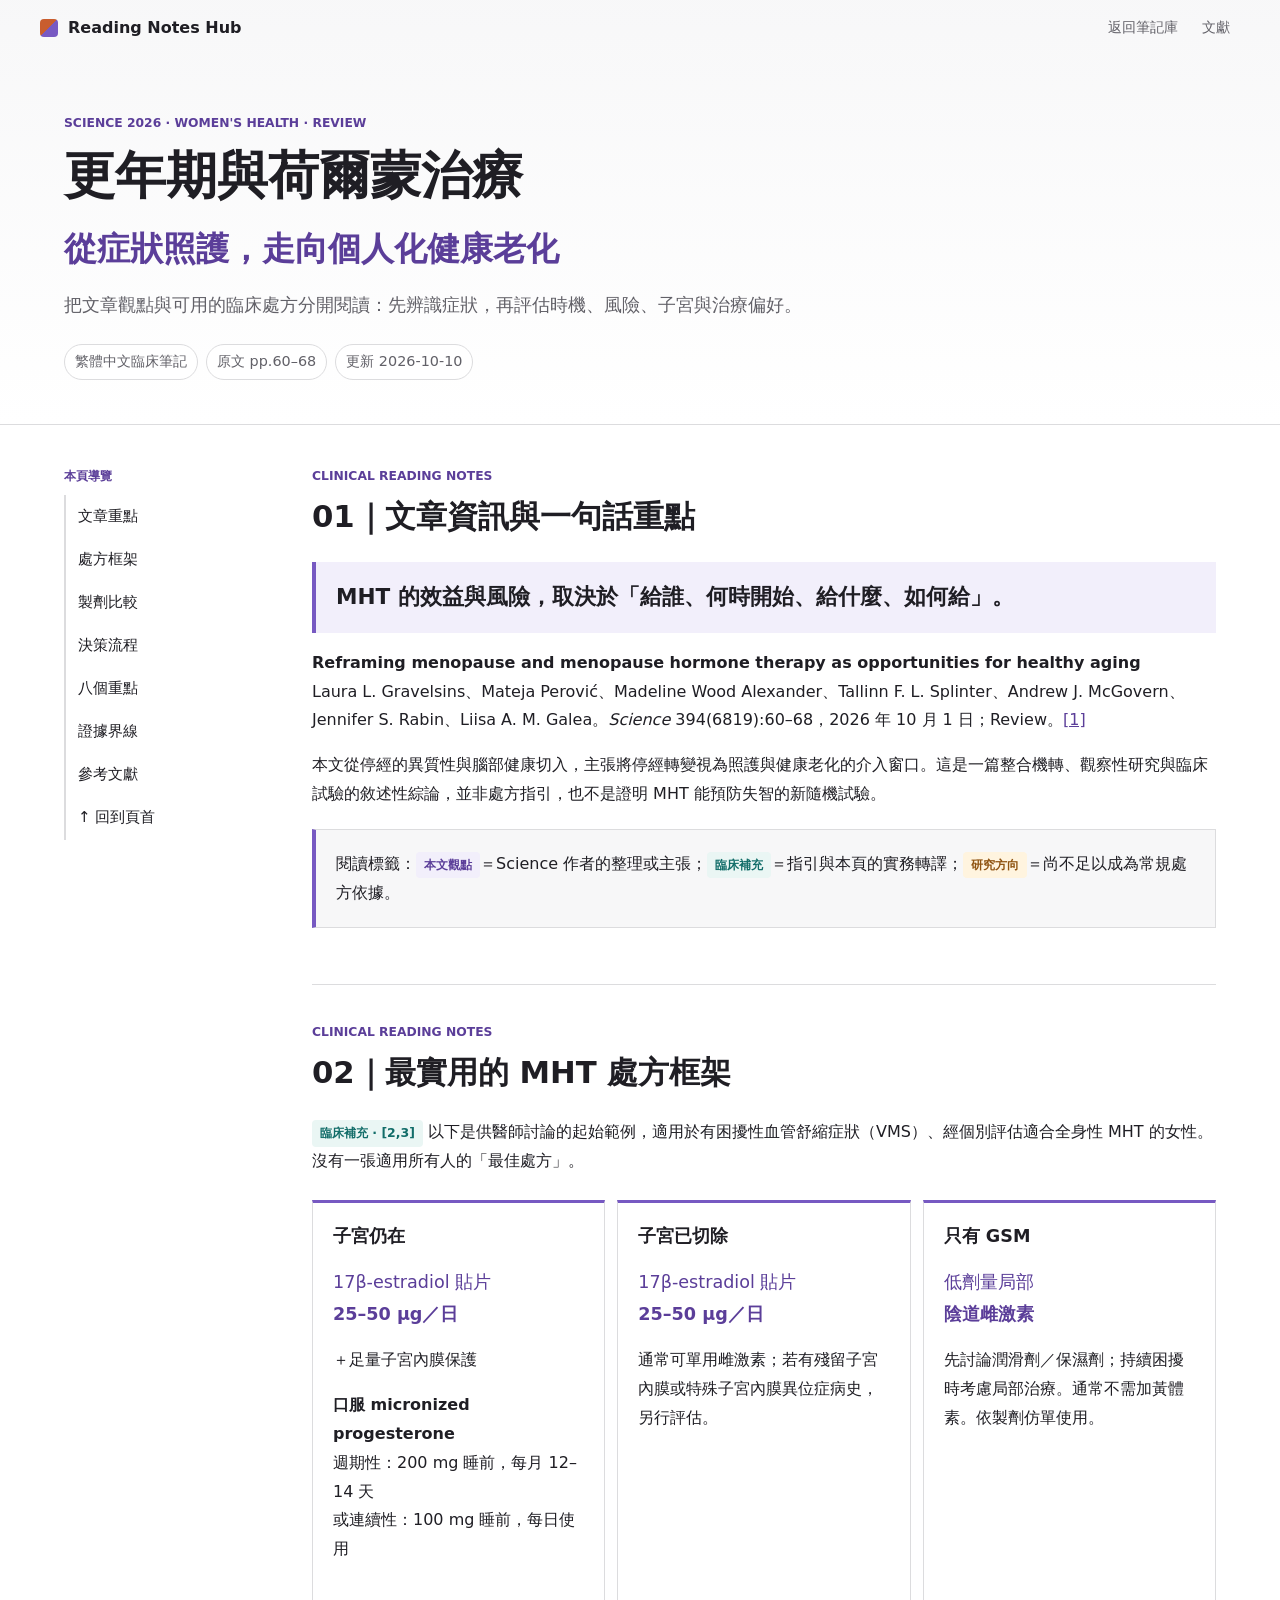
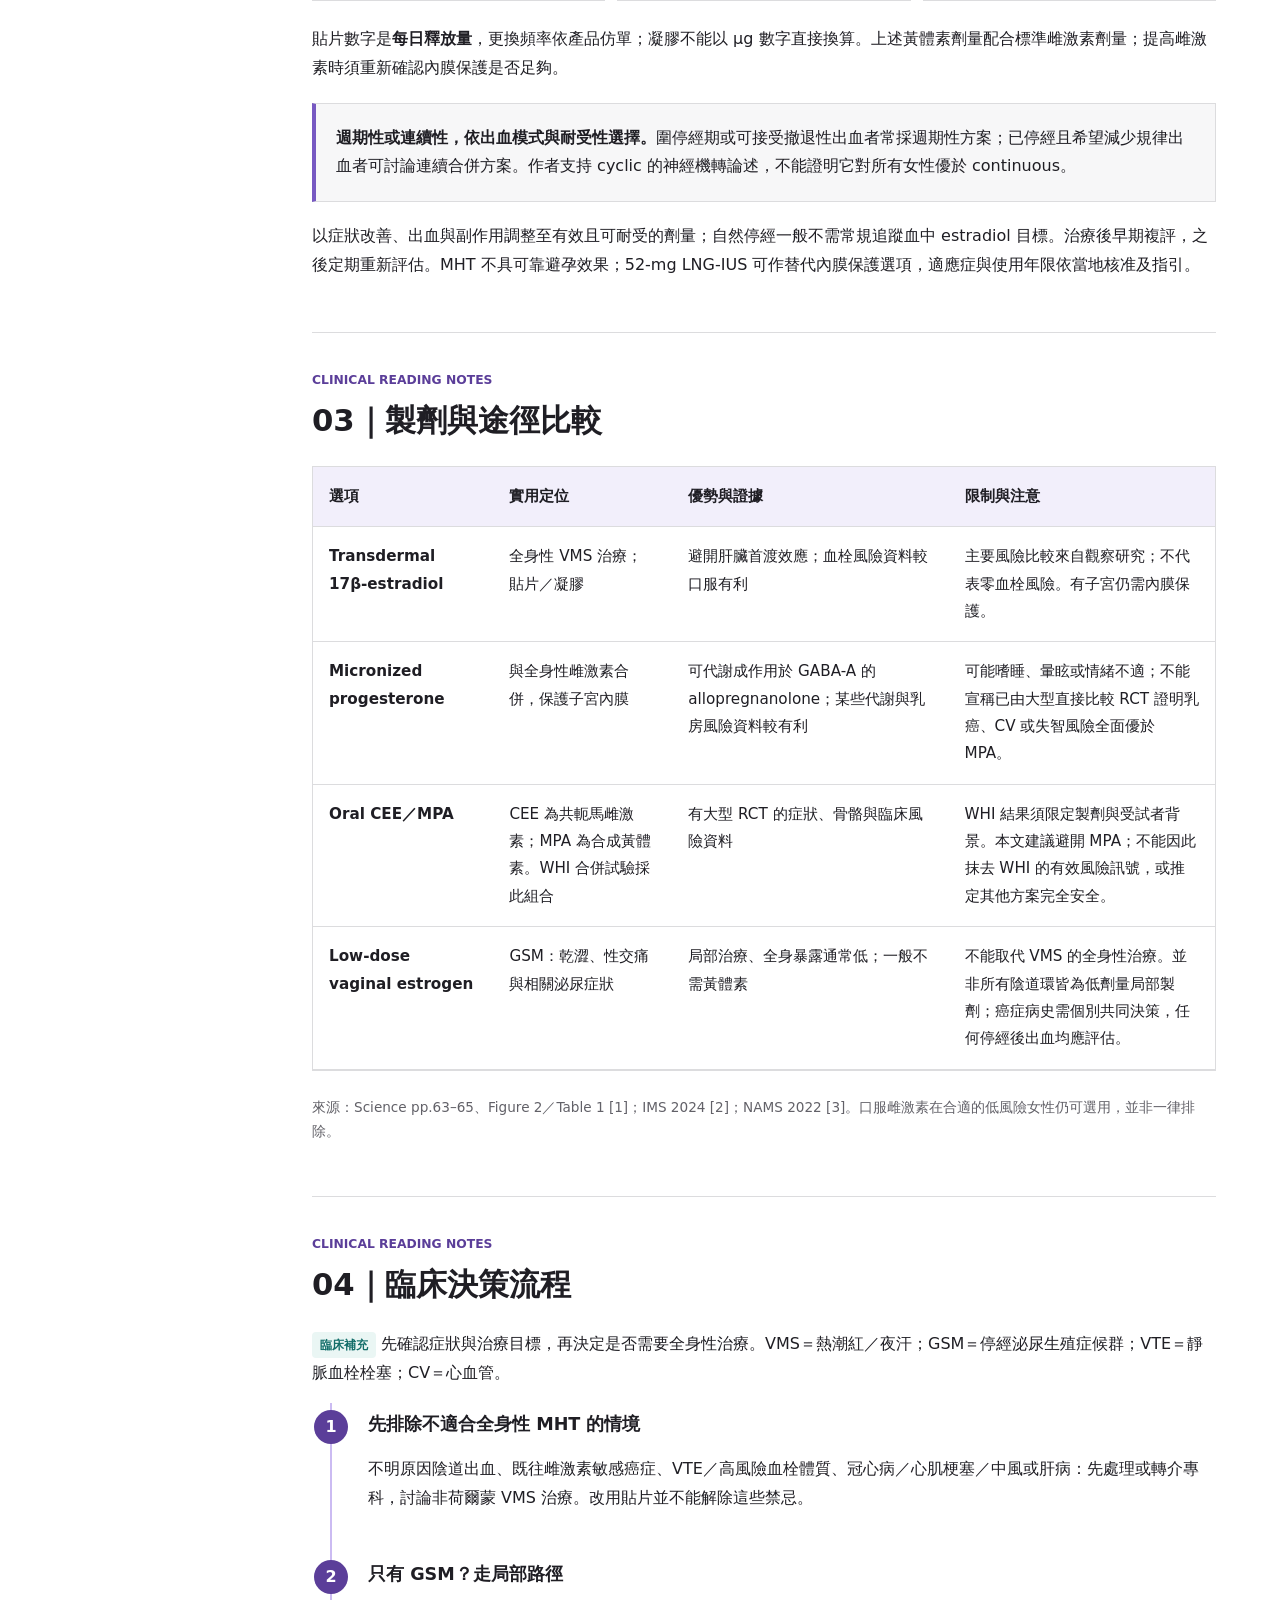
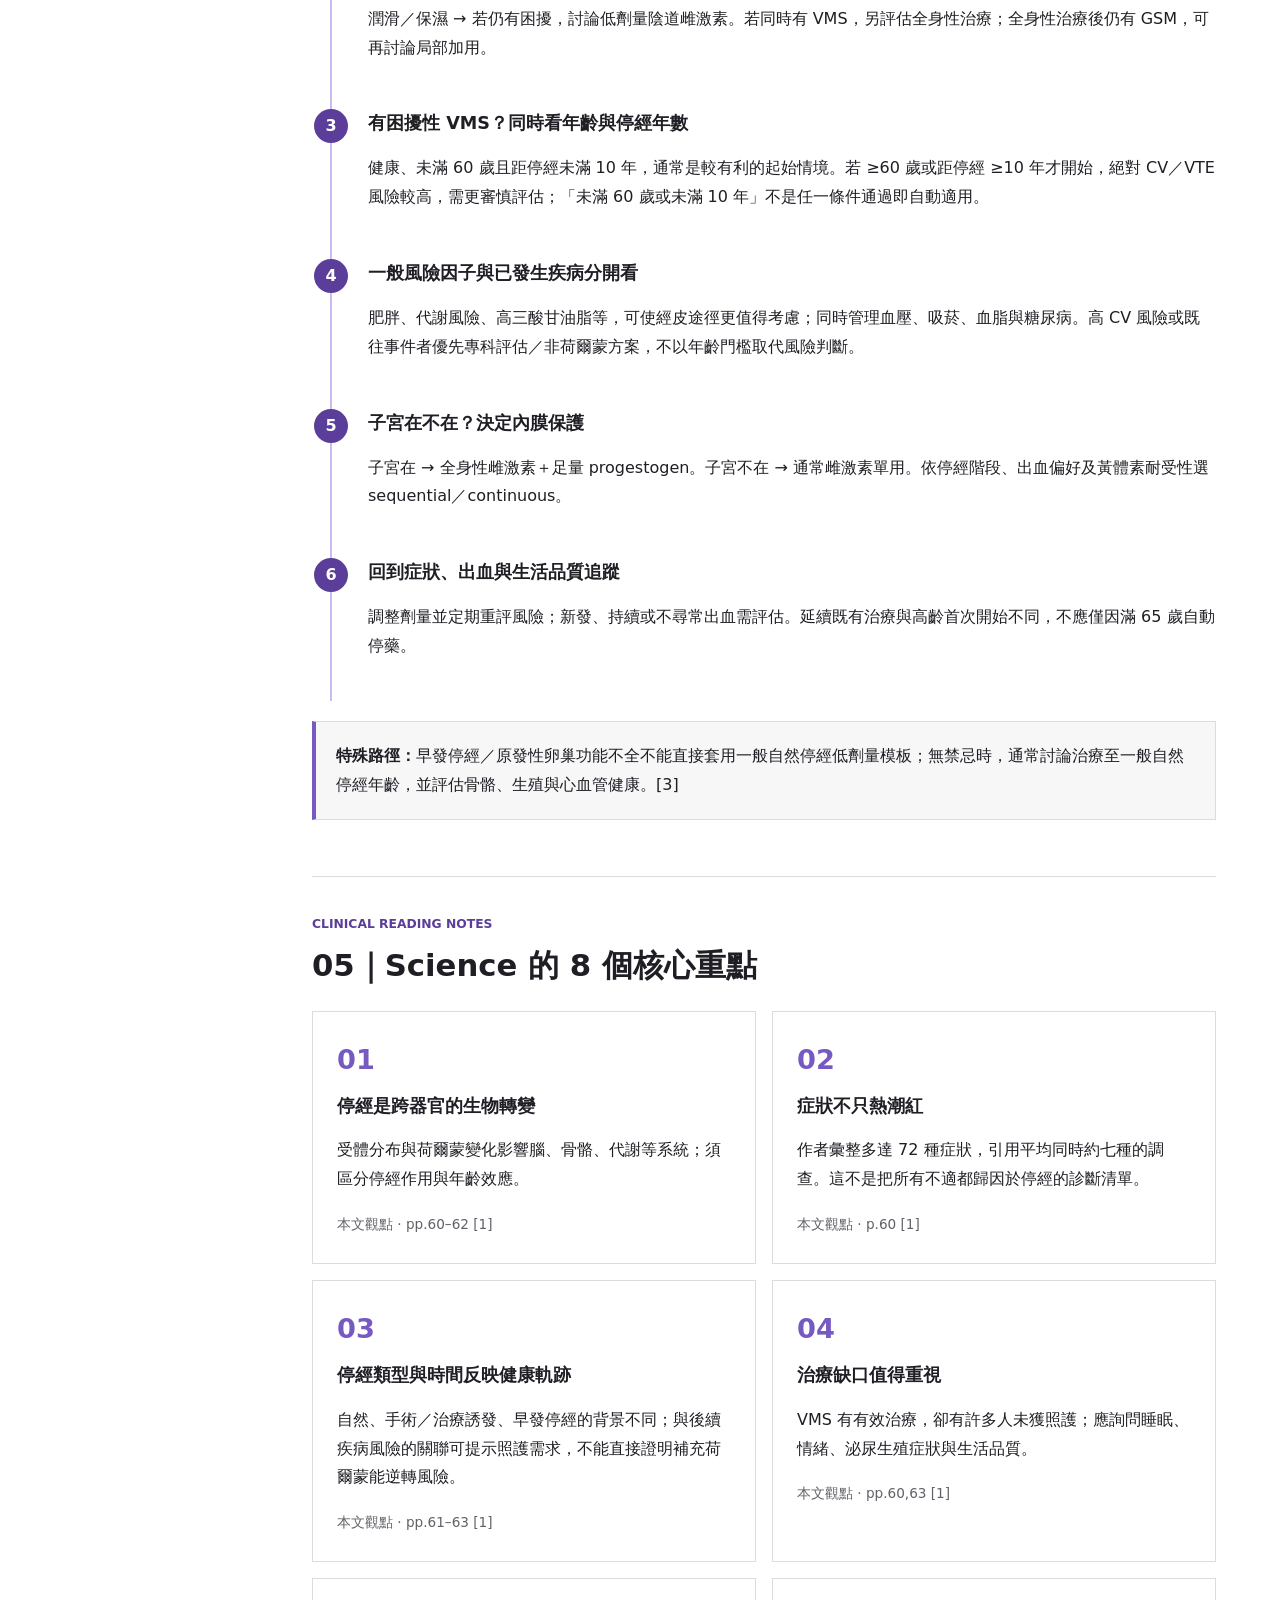
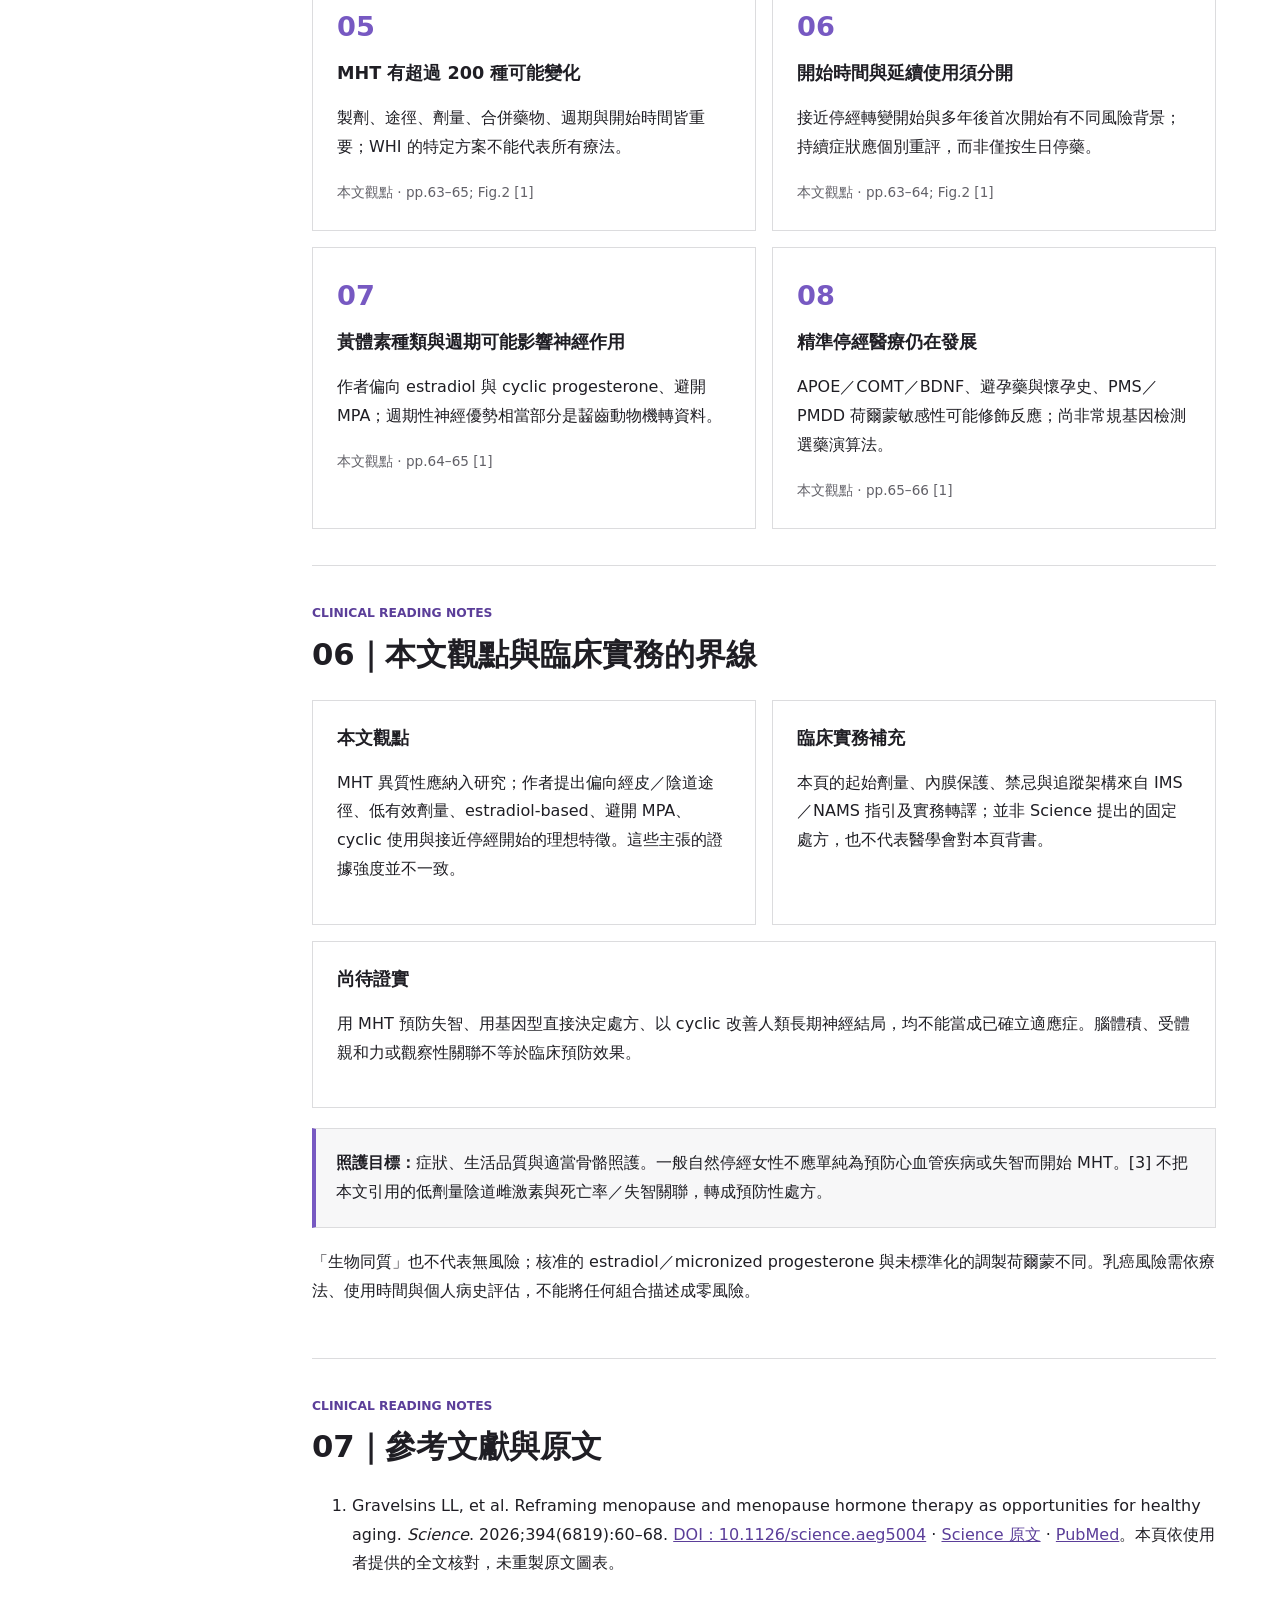
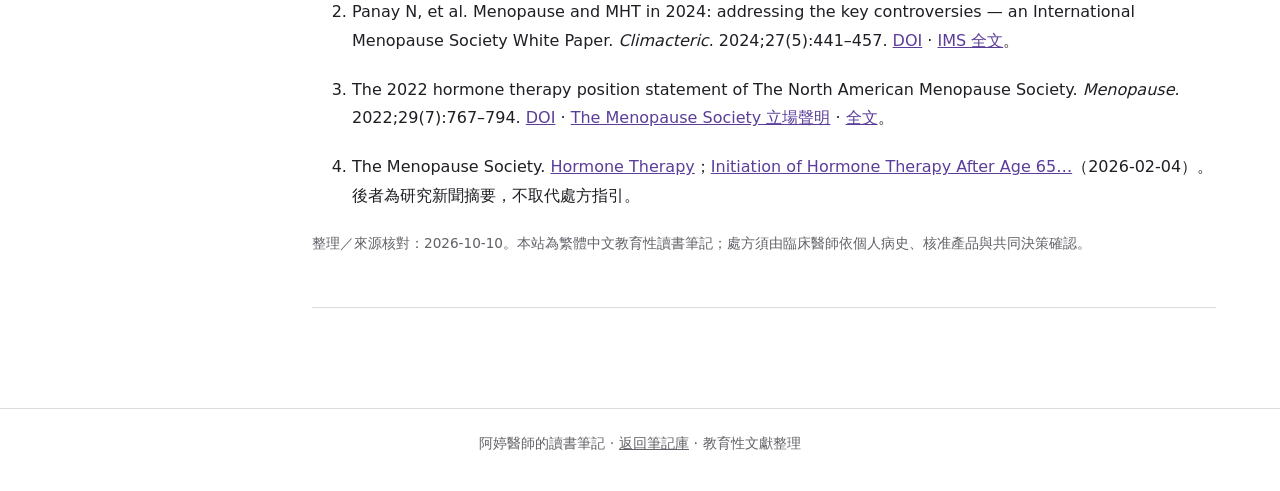
==== articles/menopause-mht-2026/index.html @ 554f8c4e "Add Science 2026 menopause and MHT clinical reading note" ====
<!doctype html><html lang="zh-Hant"><head><meta charset="utf-8"><meta name="viewport" content="width=device-width, initial-scale=1"><title>更年期與 MHT｜Science 2026 讀書筆記</title><meta name="description" content="Science 2026 更年期與荷爾蒙治療繁體中文筆記：處方框架、製劑比較、臨床決策與證據界線。"><link rel="stylesheet" href="../../styles.css?v=mht-20261010"><link rel="stylesheet" href="article.css?v=20261010"></head><body><a class="skip" href="#content">跳至文章</a><header class="site-header" id="top"><nav class="nav" aria-label="主選單"><a class="brand" href="../../index.html">Reading Notes Hub</a><div class="nav-actions"><a href="../../index.html#library">返回筆記庫</a><a href="#references">文獻</a></div></nav><div class="article-hero"><p class="eyebrow">Science 2026 · Women's Health · Review</p><h1>更年期與荷爾蒙治療<br><span>從症狀照護，走向個人化健康老化</span></h1><p class="lede">把文章觀點與可用的臨床處方分開閱讀：先辨識症狀，再評估時機、風險、子宮與治療偏好。</p><div class="hero-metrics"><span>繁體中文臨床筆記</span><span>原文 pp.60–68</span><span>更新 2026-10-10</span></div></div></header><div class="reading-layout"><aside><nav aria-label="文章目錄"><p class="eyebrow">本頁導覽</p><a href="#overview">文章重點</a><a href="#regimen">處方框架</a><a href="#compare">製劑比較</a><a href="#decision">決策流程</a><a href="#eight">八個重點</a><a href="#evidence">證據界線</a><a href="#references">參考文獻</a><a href="#top">↑ 回到頁首</a></nav></aside><main id="content"><section id="overview"><p class="eyebrow">Clinical reading notes</p><h2>01｜文章資訊與一句話重點</h2><p class="key">MHT 的效益與風險，取決於「給誰、何時開始、給什麼、如何給」。</p><p><strong>Reframing menopause and menopause hormone therapy as opportunities for healthy aging</strong><br>Laura L. Gravelsins、Mateja Perović、Madeline Wood Alexander、Tallinn F. L. Splinter、Andrew J. McGovern、Jennifer S. Rabin、Liisa A. M. Galea。<em>Science</em> 394(6819):60–68，2026 年 10 月 1 日；Review。<a href="#ref1">[1]</a></p><p>本文從停經的異質性與腦部健康切入，主張將停經轉變視為照護與健康老化的介入窗口。這是一篇整合機轉、觀察性研究與臨床試驗的敘述性綜論，並非處方指引，也不是證明 MHT 能預防失智的新隨機試驗。</p><div class="callout">閱讀標籤：<span class="badge">本文觀點</span>＝Science 作者的整理或主張；<span class="badge practice">臨床補充</span>＝指引與本頁的實務轉譯；<span class="badge research">研究方向</span>＝尚不足以成為常規處方依據。</div></section><section id="regimen"><p class="eyebrow">Clinical reading notes</p><h2>02｜最實用的 MHT 處方框架</h2><p><span class="badge practice">臨床補充 · [2,3]</span> 以下是供醫師討論的起始範例，適用於有困擾性血管舒縮症狀（VMS）、經個別評估適合全身性 MHT 的女性。沒有一張適用所有人的「最佳處方」。</p><div class="dose-grid"><article class="dose"><h3>子宮仍在</h3><p class="dose-main">17β-estradiol 貼片<br><strong>25–50 μg／日</strong></p><p>＋足量子宮內膜保護</p><p><strong>口服 micronized progesterone</strong><br>週期性：200 mg 睡前，每月 12–14 天<br>或連續性：100 mg 睡前，每日使用</p></article><article class="dose"><h3>子宮已切除</h3><p class="dose-main">17β-estradiol 貼片<br><strong>25–50 μg／日</strong></p><p>通常可單用雌激素；若有殘留子宮內膜或特殊子宮內膜異位症病史，另行評估。</p></article><article class="dose"><h3>只有 GSM</h3><p class="dose-main">低劑量局部<br><strong>陰道雌激素</strong></p><p>先討論潤滑劑／保濕劑；持續困擾時考慮局部治療。通常不需加黃體素。依製劑仿單使用。</p></article></div><p>貼片數字是<strong>每日釋放量</strong>，更換頻率依產品仿單；凝膠不能以 μg 數字直接換算。上述黃體素劑量配合標準雌激素劑量；提高雌激素時須重新確認內膜保護是否足夠。</p><div class="callout"><strong>週期性或連續性，依出血模式與耐受性選擇。</strong>圍停經期或可接受撤退性出血者常採週期性方案；已停經且希望減少規律出血者可討論連續合併方案。作者支持 cyclic 的神經機轉論述，不能證明它對所有女性優於 continuous。</div><p>以症狀改善、出血與副作用調整至有效且可耐受的劑量；自然停經一般不需常規追蹤血中 estradiol 目標。治療後早期複評，之後定期重新評估。MHT 不具可靠避孕效果；52-mg LNG-IUS 可作替代內膜保護選項，適應症與使用年限依當地核准及指引。</p></section><section id="compare"><p class="eyebrow">Clinical reading notes</p><h2>03｜製劑與途徑比較</h2><div class="table-wrap" role="region" aria-label="荷爾蒙製劑比較" tabindex="0"><table><thead><tr><th>選項</th><th>實用定位</th><th>優勢與證據</th><th>限制與注意</th></tr></thead><tbody><tr><th>Transdermal 17β-estradiol</th><td>全身性 VMS 治療；貼片／凝膠</td><td>避開肝臟首渡效應；血栓風險資料較口服有利</td><td>主要風險比較來自觀察研究；不代表零血栓風險。有子宮仍需內膜保護。</td></tr><tr><th>Micronized progesterone</th><td>與全身性雌激素合併，保護子宮內膜</td><td>可代謝成作用於 GABA-A 的 allopregnanolone；某些代謝與乳房風險資料較有利</td><td>可能嗜睡、暈眩或情緒不適；不能宣稱已由大型直接比較 RCT 證明乳癌、CV 或失智風險全面優於 MPA。</td></tr><tr><th>Oral CEE／MPA</th><td>CEE 為共軛馬雌激素；MPA 為合成黃體素。WHI 合併試驗採此組合</td><td>有大型 RCT 的症狀、骨骼與臨床風險資料</td><td>WHI 結果須限定製劑與受試者背景。本文建議避開 MPA；不能因此抹去 WHI 的有效風險訊號，或推定其他方案完全安全。</td></tr><tr><th>Low-dose vaginal estrogen</th><td>GSM：乾澀、性交痛與相關泌尿症狀</td><td>局部治療、全身暴露通常低；一般不需黃體素</td><td>不能取代 VMS 的全身性治療。並非所有陰道環皆為低劑量局部製劑；癌症病史需個別共同決策，任何停經後出血均應評估。</td></tr></tbody></table></div><p class="source-note">來源：Science pp.63–65、Figure 2／Table 1 [1]；IMS 2024 [2]；NAMS 2022 [3]。口服雌激素在合適的低風險女性仍可選用，並非一律排除。</p></section><section id="decision"><p class="eyebrow">Clinical reading notes</p><h2>04｜臨床決策流程</h2><p><span class="badge practice">臨床補充</span> 先確認症狀與治療目標，再決定是否需要全身性治療。VMS＝熱潮紅／夜汗；GSM＝停經泌尿生殖症候群；VTE＝靜脈血栓栓塞；CV＝心血管。</p><ol class="flow"><li><h3>先排除不適合全身性 MHT 的情境</h3><p>不明原因陰道出血、既往雌激素敏感癌症、VTE／高風險血栓體質、冠心病／心肌梗塞／中風或肝病：先處理或轉介專科，討論非荷爾蒙 VMS 治療。改用貼片並不能解除這些禁忌。</p></li><li><h3>只有 GSM？走局部路徑</h3><p>潤滑／保濕 → 若仍有困擾，討論低劑量陰道雌激素。若同時有 VMS，另評估全身性治療；全身性治療後仍有 GSM，可再討論局部加用。</p></li><li><h3>有困擾性 VMS？同時看年齡與停經年數</h3><p>健康、未滿 60 歲且距停經未滿 10 年，通常是較有利的起始情境。若 ≥60 歲或距停經 ≥10 年才開始，絕對 CV／VTE 風險較高，需更審慎評估；「未滿 60 歲或未滿 10 年」不是任一條件通過即自動適用。</p></li><li><h3>一般風險因子與已發生疾病分開看</h3><p>肥胖、代謝風險、高三酸甘油脂等，可使經皮途徑更值得考慮；同時管理血壓、吸菸、血脂與糖尿病。高 CV 風險或既往事件者優先專科評估／非荷爾蒙方案，不以年齡門檻取代風險判斷。</p></li><li><h3>子宮在不在？決定內膜保護</h3><p>子宮在 → 全身性雌激素＋足量 progestogen。子宮不在 → 通常雌激素單用。依停經階段、出血偏好及黃體素耐受性選 sequential／continuous。</p></li><li><h3>回到症狀、出血與生活品質追蹤</h3><p>調整劑量並定期重評風險；新發、持續或不尋常出血需評估。延續既有治療與高齡首次開始不同，不應僅因滿 65 歲自動停藥。</p></li></ol><div class="callout"><strong>特殊路徑：</strong>早發停經／原發性卵巢功能不全不能直接套用一般自然停經低劑量模板；無禁忌時，通常討論治療至一般自然停經年齡，並評估骨骼、生殖與心血管健康。[3]</div></section><section id="eight"><p class="eyebrow">Clinical reading notes</p><h2>05｜Science 的 8 個核心重點</h2><div class="point-grid"><article><span class="point-number">01</span><h3>停經是跨器官的生物轉變</h3><p>受體分布與荷爾蒙變化影響腦、骨骼、代謝等系統；須區分停經作用與年齡效應。</p><small>本文觀點 · pp.60–62 [1]</small></article><article><span class="point-number">02</span><h3>症狀不只熱潮紅</h3><p>作者彙整多達 72 種症狀，引用平均同時約七種的調查。這不是把所有不適都歸因於停經的診斷清單。</p><small>本文觀點 · p.60 [1]</small></article><article><span class="point-number">03</span><h3>停經類型與時間反映健康軌跡</h3><p>自然、手術／治療誘發、早發停經的背景不同；與後續疾病風險的關聯可提示照護需求，不能直接證明補充荷爾蒙能逆轉風險。</p><small>本文觀點 · pp.61–63 [1]</small></article><article><span class="point-number">04</span><h3>治療缺口值得重視</h3><p>VMS 有有效治療，卻有許多人未獲照護；應詢問睡眠、情緒、泌尿生殖症狀與生活品質。</p><small>本文觀點 · pp.60,63 [1]</small></article><article><span class="point-number">05</span><h3>MHT 有超過 200 種可能變化</h3><p>製劑、途徑、劑量、合併藥物、週期與開始時間皆重要；WHI 的特定方案不能代表所有療法。</p><small>本文觀點 · pp.63–65; Fig.2 [1]</small></article><article><span class="point-number">06</span><h3>開始時間與延續使用須分開</h3><p>接近停經轉變開始與多年後首次開始有不同風險背景；持續症狀應個別重評，而非僅按生日停藥。</p><small>本文觀點 · pp.63–64; Fig.2 [1]</small></article><article><span class="point-number">07</span><h3>黃體素種類與週期可能影響神經作用</h3><p>作者偏向 estradiol 與 cyclic progesterone、避開 MPA；週期性神經優勢相當部分是齧齒動物機轉資料。</p><small>本文觀點 · pp.64–65 [1]</small></article><article><span class="point-number">08</span><h3>精準停經醫療仍在發展</h3><p>APOE／COMT／BDNF、避孕藥與懷孕史、PMS／PMDD 荷爾蒙敏感性可能修飾反應；尚非常規基因檢測選藥演算法。</p><small>本文觀點 · pp.65–66 [1]</small></article></div></section><section id="evidence"><p class="eyebrow">Clinical reading notes</p><h2>06｜本文觀點與臨床實務的界線</h2><div class="evidence-grid"><article><h3>本文觀點</h3><p>MHT 異質性應納入研究；作者提出偏向經皮／陰道途徑、低有效劑量、estradiol-based、避開 MPA、cyclic 使用與接近停經開始的理想特徵。這些主張的證據強度並不一致。</p></article><article><h3>臨床實務補充</h3><p>本頁的起始劑量、內膜保護、禁忌與追蹤架構來自 IMS／NAMS 指引及實務轉譯；並非 Science 提出的固定處方，也不代表醫學會對本頁背書。</p></article><article><h3>尚待證實</h3><p>用 MHT 預防失智、用基因型直接決定處方、以 cyclic 改善人類長期神經結局，均不能當成已確立適應症。腦體積、受體親和力或觀察性關聯不等於臨床預防效果。</p></article></div><div class="callout"><strong>照護目標：</strong>症狀、生活品質與適當骨骼照護。一般自然停經女性不應單純為預防心血管疾病或失智而開始 MHT。[3] 不把本文引用的低劑量陰道雌激素與死亡率／失智關聯，轉成預防性處方。</div><p>「生物同質」也不代表無風險；核准的 estradiol／micronized progesterone 與未標準化的調製荷爾蒙不同。乳癌風險需依療法、使用時間與個人病史評估，不能將任何組合描述成零風險。</p></section><section id="references"><p class="eyebrow">Clinical reading notes</p><h2>07｜參考文獻與原文</h2><ol class="references"><li id="ref1">Gravelsins LL, et al. Reframing menopause and menopause hormone therapy as opportunities for healthy aging. <em>Science</em>. 2026;394(6819):60–68. <a href="https://doi.org/10.1126/science.aeg5004">DOI：10.1126/science.aeg5004</a> · <a href="https://www.science.org/doi/10.1126/science.aeg5004">Science 原文</a> · <a href="https://pubmed.ncbi.nlm.nih.gov/42821696/">PubMed</a>。本頁依使用者提供的全文核對，未重製原文圖表。</li><li id="ref2">Panay N, et al. Menopause and MHT in 2024: addressing the key controversies — an International Menopause Society White Paper. <em>Climacteric</em>. 2024;27(5):441–457. <a href="https://doi.org/10.1080/13697137.2024.2394950">DOI</a> · <a href="https://www.imsociety.org/wp-content/uploads/2024/09/Menopause-and-MHT-in-2024-addressing-the-key-controversies-an-International-Menopause-Society-White-Paper.pdf">IMS 全文</a>。</li><li id="ref3">The 2022 hormone therapy position statement of The North American Menopause Society. <em>Menopause</em>. 2022;29(7):767–794. <a href="https://doi.org/10.1097/GME.0000000000002028">DOI</a> · <a href="https://menopause.org/professional-resources/position-statements">The Menopause Society 立場聲明</a> · <a href="https://www.menopause.org.au/images/docs/NAMS-2022-hormone-therapy-position-statement.pdf">全文</a>。</li><li>The Menopause Society. <a href="https://menopause.org/patient-education/menopause-topics/hormone-therapy">Hormone Therapy</a>；<a href="https://menopause.org/press-releases/initiation-of-hormone-therapy-after-age-65-remains-risky-but-still-works-for-some-women">Initiation of Hormone Therapy After Age 65…</a>（2026-02-04）。後者為研究新聞摘要，不取代處方指引。</li></ol><p class="source-note">整理／來源核對：2026-10-10。本站為繁體中文教育性讀書筆記；處方須由臨床醫師依個人病史、核准產品與共同決策確認。</p></section></main></div><footer><p>阿婷醫師的讀書筆記 · <a href="../../index.html#library">返回筆記庫</a> · 教育性文獻整理</p></footer></body></html>
---- styles.css ----
:root {
  color-scheme: light;
  --text: #1f1e24;
  --muted: #626168;
  --subtle: #89888d;
  --border: #dcdcde;
  --border-strong: #bfbfc3;
  --background: #ffffff;
  --panel: #f7f7f8;
  --panel-strong: #f1f1f4;
  --purple: #7759c2;
  --purple-dark: #5b3e99;
  --orange: #c95d2e;
  --orange-soft: #fdf1ec;
  --blue: #1f75cb;
  --green: #108548;
  --red: #dd2b0e;
  --shadow: 0 1px 2px rgba(31, 30, 36, 0.08);
  --focus: 0 0 0 3px rgba(119, 89, 194, 0.28);
}

* {
  box-sizing: border-box;
}

html {
  scroll-behavior: smooth;
}

body {
  margin: 0;
  font-family:
    Inter, ui-sans-serif, system-ui, -apple-system, BlinkMacSystemFont, "Segoe UI",
    "Noto Sans TC", sans-serif;
  color: var(--text);
  background: var(--background);
  line-height: 1.5;
}

a {
  color: inherit;
}

button,
input {
  font: inherit;
}

button:focus-visible,
a:focus-visible,
input:focus-visible {
  outline: none;
  box-shadow: var(--focus);
}

.site-header {
  border-bottom: 1px solid var(--border);
  background:
    linear-gradient(180deg, rgba(247, 247, 248, 0.94), rgba(255, 255, 255, 1)),
    var(--background);
}

.nav {
  width: min(1200px, calc(100% - 32px));
  min-height: 56px;
  margin: 0 auto;
  display: flex;
  align-items: center;
  justify-content: space-between;
  gap: 24px;
}

.brand {
  display: inline-flex;
  align-items: center;
  gap: 10px;
  color: var(--text);
  font-weight: 700;
  text-decoration: none;
}

.brand::before {
  width: 18px;
  height: 18px;
  border-radius: 4px;
  background:
    linear-gradient(135deg, var(--orange) 0 48%, transparent 49%),
    linear-gradient(315deg, var(--purple) 0 50%, #fca326 51%);
  content: "";
}

.nav-actions {
  display: flex;
  gap: 4px;
  color: var(--muted);
  font-size: 0.9rem;
}

.nav-actions a {
  min-height: 32px;
  display: inline-flex;
  align-items: center;
  padding: 0 10px;
  border-radius: 4px;
  text-decoration: none;
}

.nav-actions a:hover {
  background: var(--panel-strong);
  color: var(--text);
}

.hero {
  width: min(1200px, calc(100% - 32px));
  margin: 0 auto;
  padding: 46px 0 38px;
  display: grid;
  grid-template-columns: minmax(0, 1.35fr) minmax(320px, 0.65fr);
  gap: 32px;
  align-items: start;
}

.eyebrow {
  margin: 0 0 8px;
  color: var(--purple-dark);
  font-size: 0.77rem;
  font-weight: 700;
  letter-spacing: 0;
  text-transform: uppercase;
}

h1,
h2,
p {
  margin-top: 0;
}

h1 {
  max-width: 780px;
  margin-bottom: 14px;
  font-size: clamp(2.25rem, 5vw, 4.25rem);
  line-height: 1.04;
  letter-spacing: 0;
}

h2 {
  margin-bottom: 0;
  font-size: clamp(1.45rem, 2.4vw, 2rem);
  line-height: 1.2;
}

.lede {
  max-width: 760px;
  margin-bottom: 22px;
  color: var(--muted);
  font-size: clamp(1rem, 1.7vw, 1.13rem);
}

.hero-metrics {
  display: flex;
  flex-wrap: wrap;
  gap: 8px;
}

.hero-metrics span {
  min-height: 32px;
  display: inline-flex;
  align-items: center;
  gap: 6px;
  padding: 4px 10px;
  border: 1px solid var(--border);
  border-radius: 999px;
  background: var(--background);
  color: var(--muted);
  font-size: 0.9rem;
}

.hero-metrics strong {
  color: var(--text);
}

.search-panel {
  padding: 16px;
  border: 1px solid var(--border);
  border-radius: 4px;
  background: var(--background);
  box-shadow: var(--shadow);
}

.search-panel label {
  display: block;
  margin-bottom: 8px;
  color: var(--text);
  font-size: 0.9rem;
  font-weight: 700;
}

.search-row {
  display: grid;
  grid-template-columns: 1fr auto;
  gap: 8px;
}

input[type="search"] {
  width: 100%;
  min-width: 0;
  height: 36px;
  padding: 0 10px;
  border: 1px solid var(--border-strong);
  border-radius: 4px;
  background: var(--background);
  color: var(--text);
}

button {
  border: 0;
  cursor: pointer;
}

.search-row button,
.link,
.local-link {
  min-height: 36px;
  display: inline-flex;
  align-items: center;
  justify-content: center;
  padding: 0 12px;
  border-radius: 4px;
  text-decoration: none;
  font-size: 0.9rem;
  font-weight: 700;
}

.search-row button {
  border: 1px solid var(--border-strong);
  background: var(--background);
  color: var(--text);
}

.search-row button:hover {
  background: var(--panel-strong);
}

#resultSummary {
  min-height: 22px;
  margin: 12px 0 0;
  color: var(--muted);
  font-size: 0.9rem;
}

.toolbar {
  position: sticky;
  top: 0;
  z-index: 3;
  border-bottom: 1px solid var(--border);
  background: rgba(255, 255, 255, 0.94);
  backdrop-filter: blur(12px);
}

.toolbar-inner {
  width: min(1200px, calc(100% - 32px));
  margin: 0 auto;
  padding: 10px 0;
  display: flex;
  gap: 6px;
  overflow-x: auto;
}

.filter {
  flex: 0 0 auto;
  min-height: 32px;
  padding: 0 10px;
  border: 1px solid transparent;
  border-radius: 4px;
  background: transparent;
  color: var(--muted);
  font-size: 0.9rem;
  font-weight: 700;
}

.filter:hover {
  border-color: var(--border);
  background: var(--panel);
  color: var(--text);
}

.filter.active {
  border-color: #cbbbf2;
  background: #f2effb;
  color: var(--purple-dark);
}

.library {
  width: min(1200px, calc(100% - 32px));
  margin: 0 auto;
}

.library {
  padding: 38px 0 48px;
}

.section-heading {
  display: flex;
  align-items: end;
  justify-content: space-between;
  gap: 20px;
  margin-bottom: 16px;
}

.cards {
  display: grid;
  grid-template-columns: repeat(3, minmax(0, 1fr));
  gap: 12px;
}

.card {
  min-height: 300px;
  display: flex;
  flex-direction: column;
  padding: 16px;
  border: 1px solid var(--border);
  border-radius: 4px;
  background: var(--background);
  box-shadow: var(--shadow);
}

.card:hover {
  border-color: var(--border-strong);
}

.card[data-accent] {
  border-top-width: 3px;
}

.card[data-accent="sage"] {
  border-top-color: var(--green);
}

.card[data-accent="teal"] {
  border-top-color: #0090b1;
}

.card[data-accent="cranberry"] {
  border-top-color: #a989f5;
}

.card[data-accent="gold"] {
  border-top-color: #fca326;
}

.card[data-accent="blue"] {
  border-top-color: var(--blue);
}

.card-header {
  display: grid;
  grid-template-columns: 1fr auto;
  align-items: start;
  gap: 12px;
  margin-bottom: 12px;
}

.card h3 {
  margin: 0;
  font-size: 1.05rem;
  line-height: 1.32;
}

.status {
  max-width: 120px;
  padding: 2px 7px;
  border: 1px solid #cbbbf2;
  border-radius: 999px;
  background: #f2effb;
  color: var(--purple-dark);
  font-size: 0.76rem;
  font-weight: 700;
  line-height: 1.45;
  text-align: center;
}

.card p {
  color: var(--muted);
  font-size: 0.94rem;
}

.card p.card-note {
  margin-top: -6px;
  font-size: 0.85rem;
  color: var(--muted);
  opacity: 0.85;
}

.tags {
  display: flex;
  flex-wrap: wrap;
  gap: 6px;
  margin: auto 0 16px;
}

.tag {
  padding: 2px 7px;
  border: 1px solid var(--border);
  border-radius: 999px;
  background: var(--panel);
  color: #45424d;
  font-size: 0.78rem;
  font-weight: 650;
}

.tag-private {
  border-color: #f5c4b6;
  background: var(--orange-soft);
  color: #8f3318;
}

.links {
  display: grid;
  grid-template-columns: 1fr 1fr;
  gap: 8px;
}

.public-links {
  grid-template-columns: 1fr;
}

.link {
  border: 1px solid var(--purple-dark);
  background: var(--purple-dark);
  color: white;
}

.link:hover {
  border-color: #452981;
  background: #452981;
}

.local-link {
  border: 1px solid var(--border-strong);
  background: var(--background);
  color: var(--text);
}

.local-link:hover {
  background: var(--panel);
}

.private-link {
  border-color: #f5c4b6;
  background: var(--orange-soft);
  color: #8f3318;
}

.private-link:hover {
  background: var(--orange-soft);
}

.private-note {
  margin-top: 2px;
  padding: 10px 12px;
  display: grid;
  gap: 3px;
  border: 1px solid #f5c4b6;
  border-left: 3px solid var(--orange);
  border-radius: 4px;
  background: var(--orange-soft);
  color: #6f2a13;
  font-size: 0.88rem;
}

.private-note strong {
  color: #5f230f;
}

.private-note span {
  color: #7d412c;
}

.private-note a {
  width: fit-content;
  margin-top: 4px;
  color: var(--purple-dark);
  font-weight: 700;
  text-decoration: none;
}

.private-note a:hover {
  text-decoration: underline;
}

.local-private-note {
  background: #fff7ed;
}

.device-private-note {
  border-color: #bfe3d4;
  border-left-color: var(--teal, #2f8f7f);
  background: #f0faf6;
  color: #1f4d43;
}

.device-private-note strong {
  color: #1a463d;
}

.device-private-note span {
  color: #2f6357;
}

.device-link-actions {
  display: flex;
  gap: 10px;
  margin-top: 4px;
}

.link-manage {
  margin-top: 4px;
  padding: 0;
  border: none;
  background: none;
  color: var(--purple-dark);
  font: inherit;
  font-size: 0.82rem;
  font-weight: 700;
  text-decoration: underline;
  cursor: pointer;
}

.link-manage:hover {
  opacity: 0.75;
}

[aria-disabled="true"] {
  cursor: default;
}

code {
  padding: 2px 5px;
  border-radius: 4px;
  background: #ececef;
  color: var(--text);
}

footer {
  padding: 22px 16px 34px;
  border-top: 1px solid var(--border);
  color: var(--muted);
  text-align: center;
  font-size: 0.9rem;
}

footer p {
  margin: 0;
}

.empty {
  grid-column: 1 / -1;
  padding: 24px;
  border: 1px dashed var(--border-strong);
  border-radius: 4px;
  color: var(--muted);
  background: var(--panel);
}

@media (max-width: 900px) {
  .hero {
    grid-template-columns: 1fr;
  }

  .hero {
    padding-top: 34px;
  }

  .cards {
    grid-template-columns: repeat(2, minmax(0, 1fr));
  }
}

@media (max-width: 640px) {
  .nav {
    min-height: auto;
    align-items: flex-start;
    padding: 14px 0;
    flex-direction: column;
  }

  .hero {
    width: min(100% - 24px, 1200px);
    padding: 28px 0 32px;
    gap: 22px;
  }

  h1 {
    font-size: clamp(2.15rem, 12vw, 3.25rem);
  }

  .search-row,
  .links {
    grid-template-columns: 1fr;
  }

  .library,
  .toolbar-inner {
    width: min(100% - 24px, 1200px);
  }

  .cards {
    grid-template-columns: 1fr;
  }

  .card {
    min-height: 0;
  }
}
---- articles/menopause-mht-2026/article.css ----
body{line-height:1.8}.article-hero{max-width:1200px;margin:auto;padding:56px 24px 44px}h1{font-size:clamp(2rem,4vw,3.5rem);line-height:1.3}h1 span{font-size:.65em;color:var(--purple-dark)}.reading-layout{max-width:1200px;margin:0 auto;display:grid;grid-template-columns:200px minmax(0,1fr);gap:48px;padding:40px 24px 64px}aside nav{position:sticky;top:24px}aside a{display:block;padding:8px 12px;text-decoration:none;border-left:2px solid var(--border);font-size:.94rem}aside a:hover{border-color:var(--purple);background:var(--panel)}main{min-width:0}section{scroll-margin-top:24px;padding:0 0 36px;margin-bottom:36px;border-bottom:1px solid var(--border)}section h2{margin-bottom:24px;line-height:1.4}h3{font-size:1.1rem;line-height:1.5;margin-top:0}p{margin-bottom:16px}.key{font-size:1.35rem;font-weight:700;border-left:4px solid var(--purple);padding:16px 20px;background:#f2effb}.badge{display:inline-block;font-size:.78rem;color:var(--purple-dark);background:#f2effb;padding:2px 8px;border-radius:4px;font-weight:700}.practice{color:#126d69;background:#eaf6f4}.research{color:#8f5311;background:#fff4df}.callout{padding:20px;border:1px solid var(--border);border-left:4px solid var(--purple);background:var(--panel);margin:20px 0}.dose-grid{display:grid;grid-template-columns:repeat(3,minmax(0,1fr));gap:12px;margin:24px 0}.dose{border:1px solid var(--border);border-top:3px solid var(--purple);padding:20px}.dose-main{color:var(--purple-dark);font-size:1.1rem}.table-wrap{overflow:auto;border:1px solid var(--border);margin:24px 0}table{border-collapse:collapse;width:100%;min-width:690px;font-size:.95rem}th,td{text-align:left;vertical-align:top;padding:16px;border-bottom:1px solid var(--border)}thead{background:#f2effb}tbody th{width:20%}.source-note,small{color:var(--muted);font-size:.85rem}.flow{list-style:none;counter-reset:step;padding:0}.flow li{counter-increment:step;position:relative;border-left:2px solid #cbbbf2;margin-left:18px;padding:8px 0 24px 36px}.flow li:before{content:counter(step);position:absolute;left:-18px;top:7px;background:var(--purple-dark);color:white;width:34px;height:34px;border-radius:50%;text-align:center;line-height:34px;font-weight:700}.point-grid,.evidence-grid{display:grid;grid-template-columns:repeat(2,minmax(0,1fr));gap:16px}.point-grid article,.evidence-grid article{padding:24px;border:1px solid var(--border)}.point-number{color:var(--purple);font-size:1.7rem;font-weight:700}.point-grid h3{margin-top:8px}.evidence-grid article:last-child{grid-column:1/-1}.references li{margin-bottom:20px;overflow-wrap:anywhere}main a{color:var(--purple-dark)}.skip{position:absolute;left:16px;top:-100px;background:white;padding:12px;z-index:10}.skip:focus{top:8px}@media(max-width:900px){.reading-layout{grid-template-columns:1fr;gap:28px}aside nav{position:static;display:flex;flex-wrap:wrap;gap:6px}aside nav p{width:100%}aside a{border:1px solid var(--border);padding:6px 10px}.dose-grid{grid-template-columns:1fr}}@media(max-width:600px){.article-hero{padding:32px 16px}.reading-layout{padding:24px 16px 40px}.point-grid,.evidence-grid{grid-template-columns:1fr}.point-grid article,.evidence-grid article{padding:20px}section{margin-bottom:28px}h2{font-size:1.45rem}.key{font-size:1.15rem}.nav{gap:8px}}@media print{aside,.skip,.nav-actions{display:none}.reading-layout{display:block;padding:0}.article-hero{padding:0}section{break-inside:auto}.dose-grid,.point-grid{display:block}article{break-inside:avoid}a{color:inherit}body{font-size:11pt}}@media(prefers-reduced-motion:reduce){html{scroll-behavior:auto}}
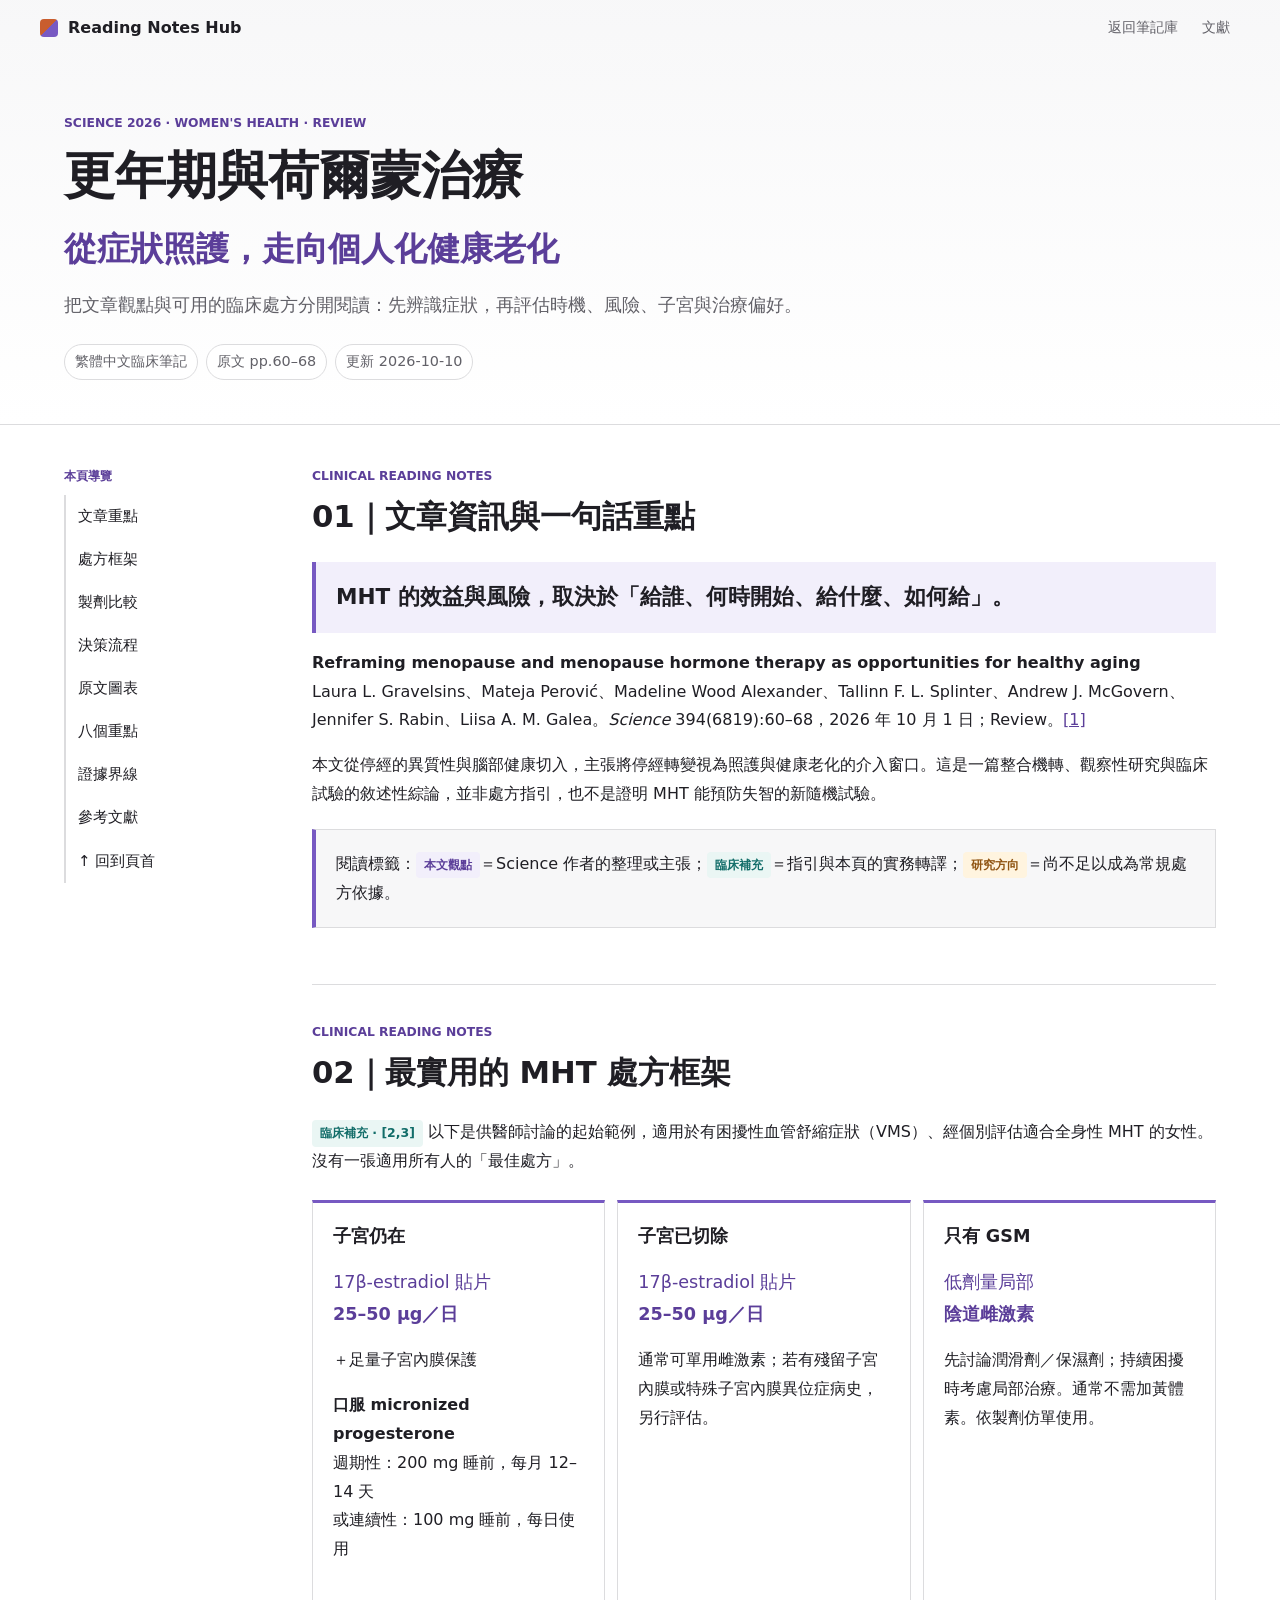
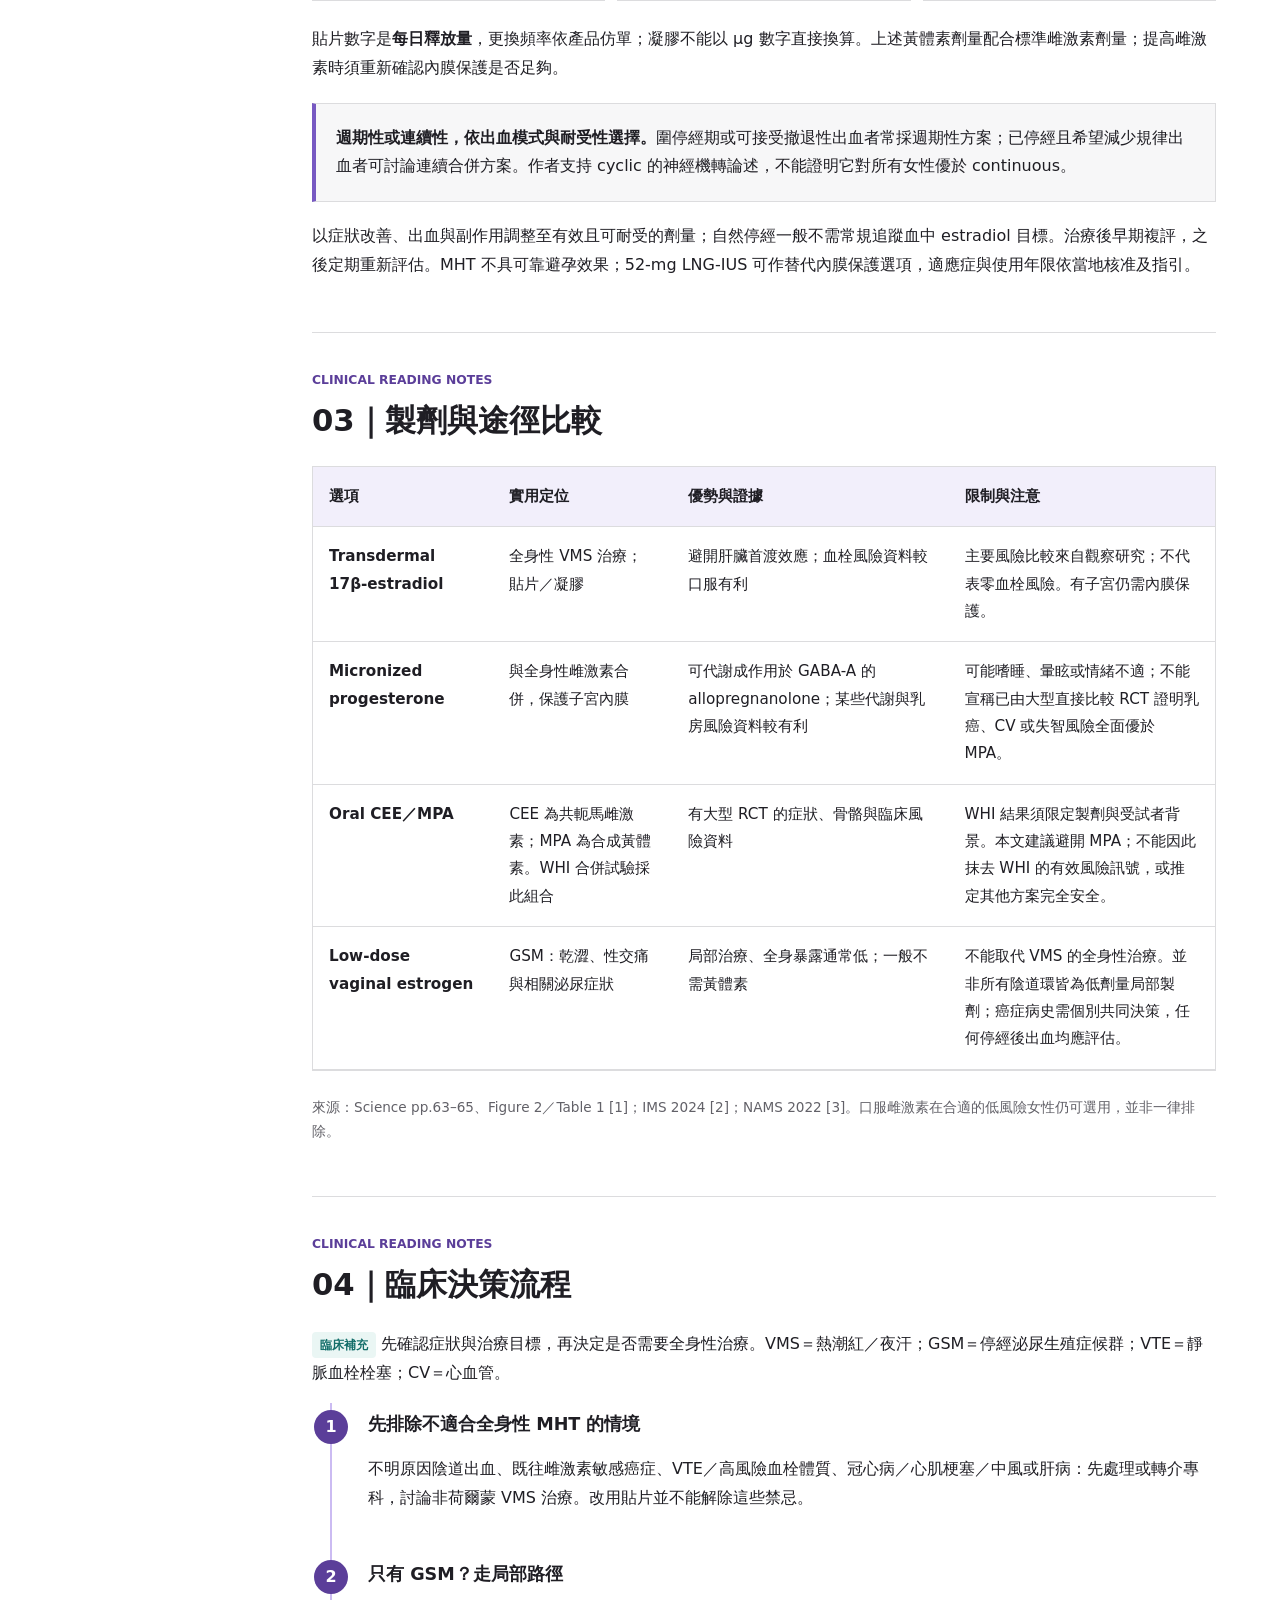
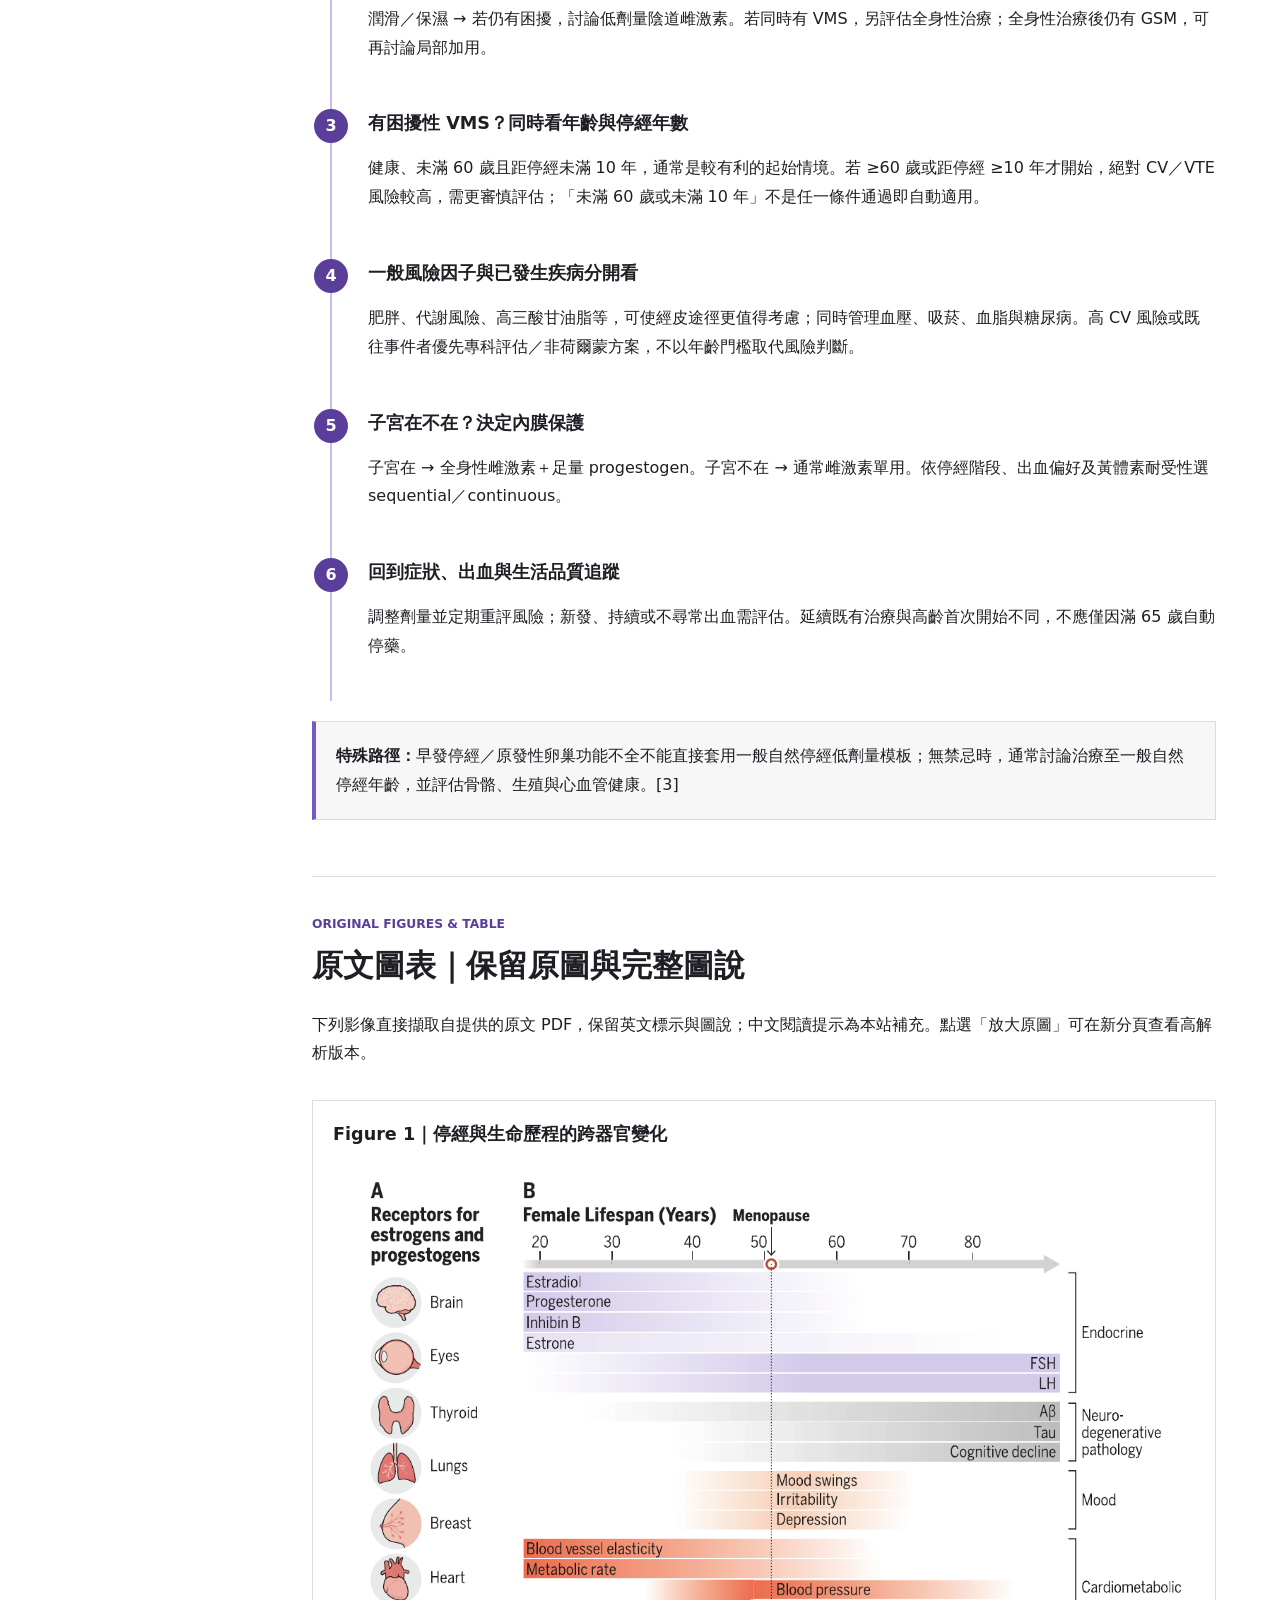
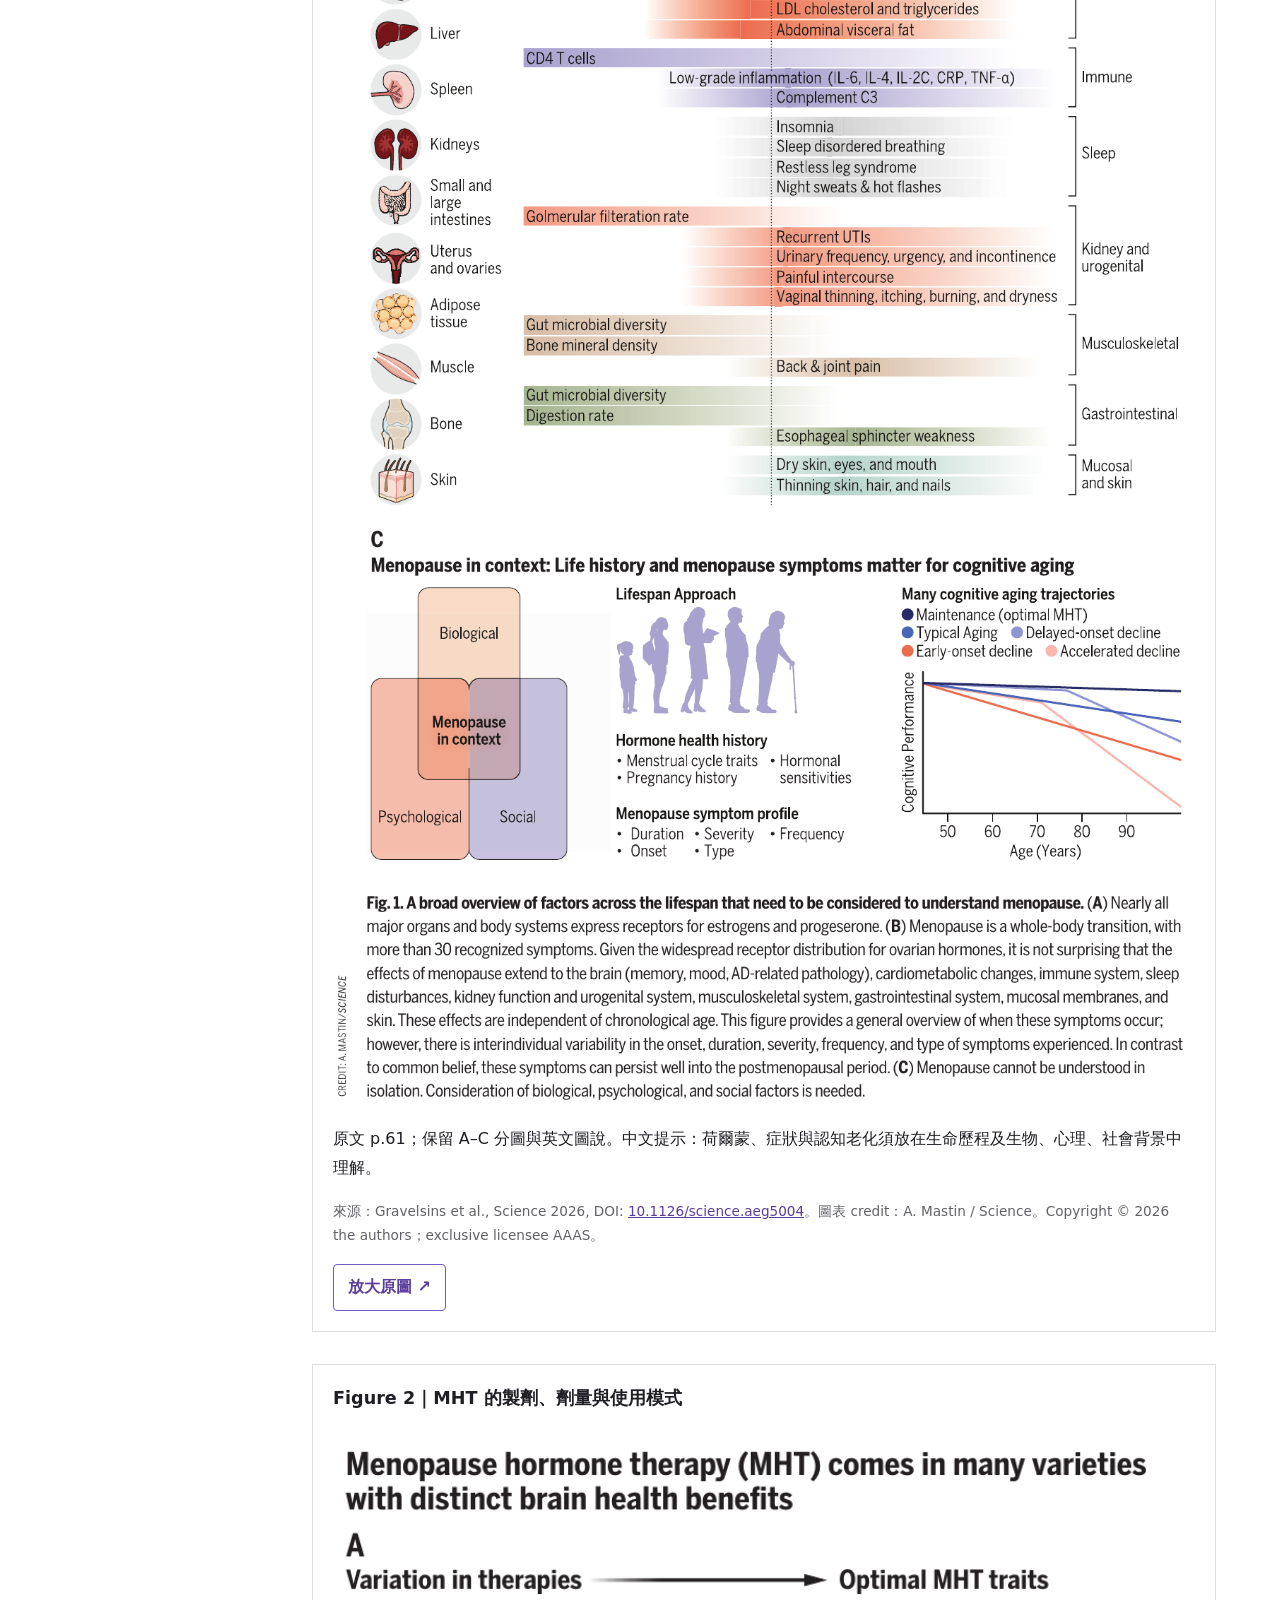
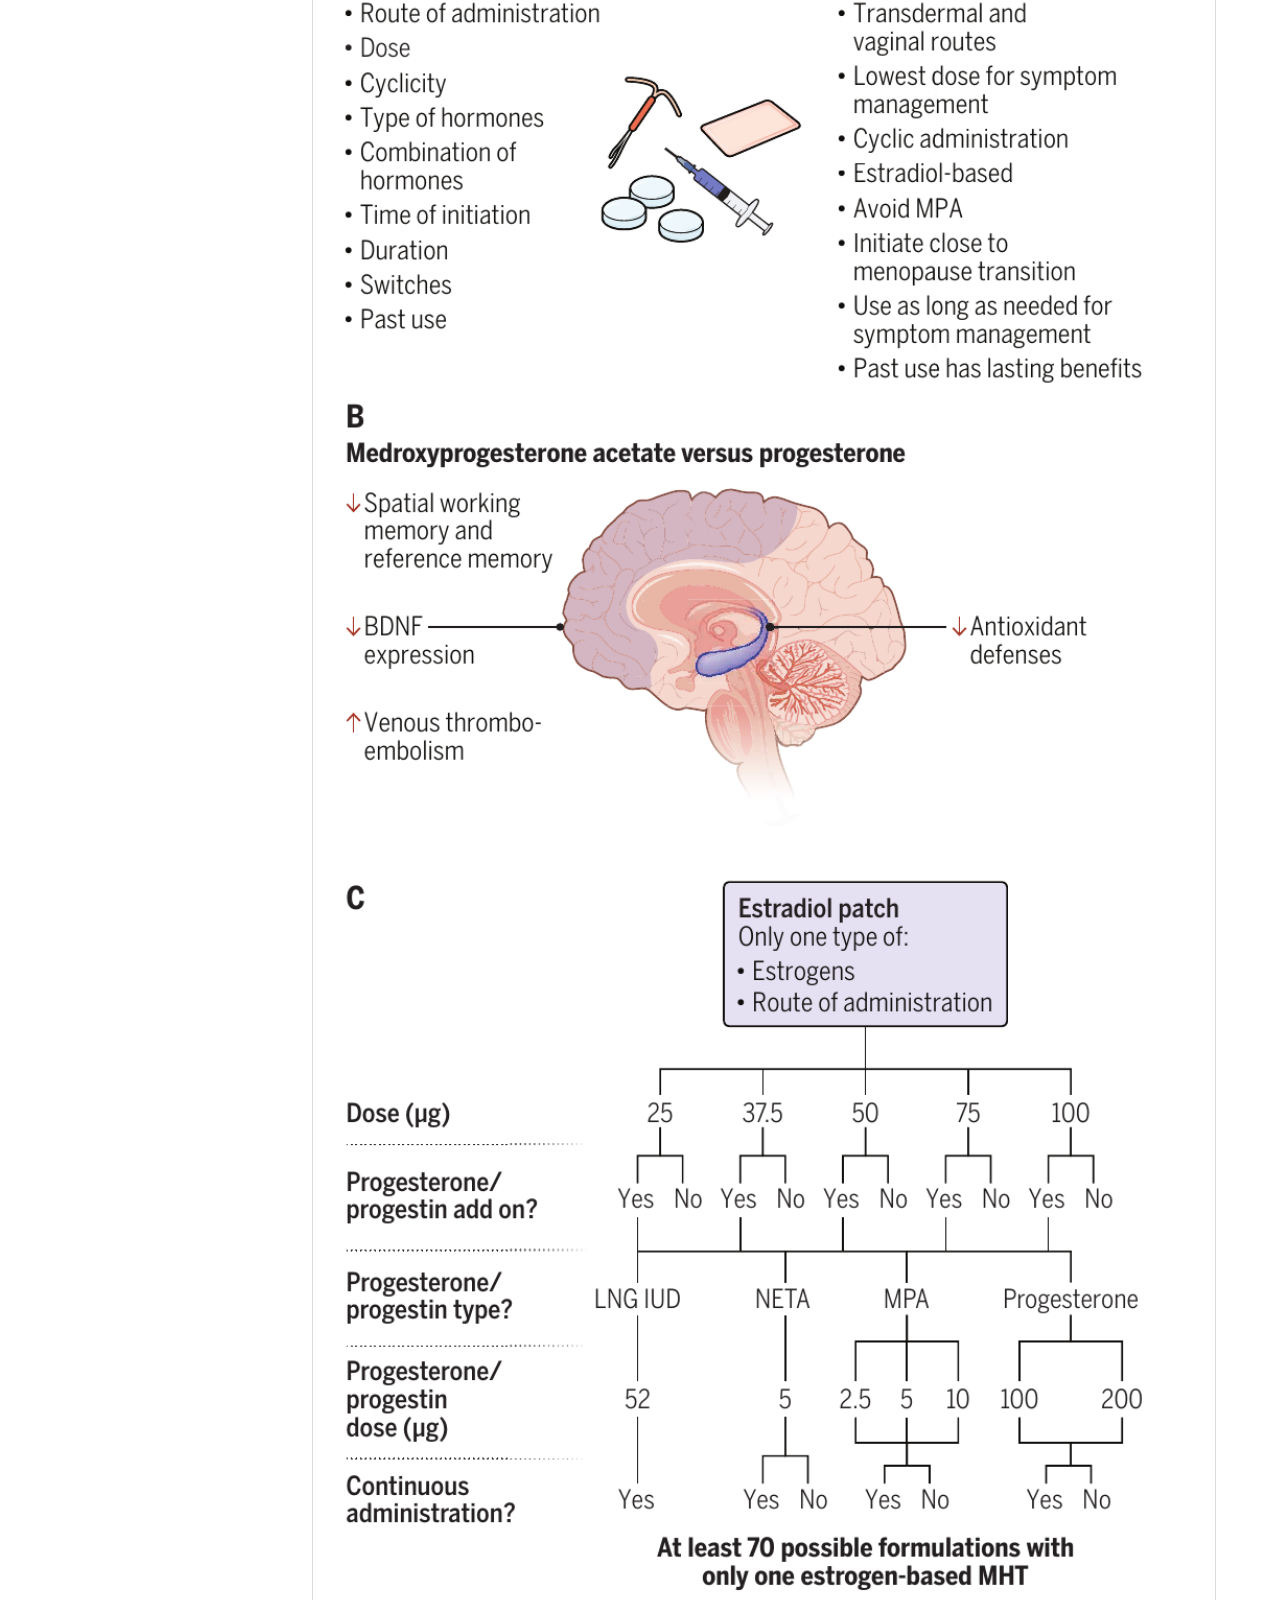
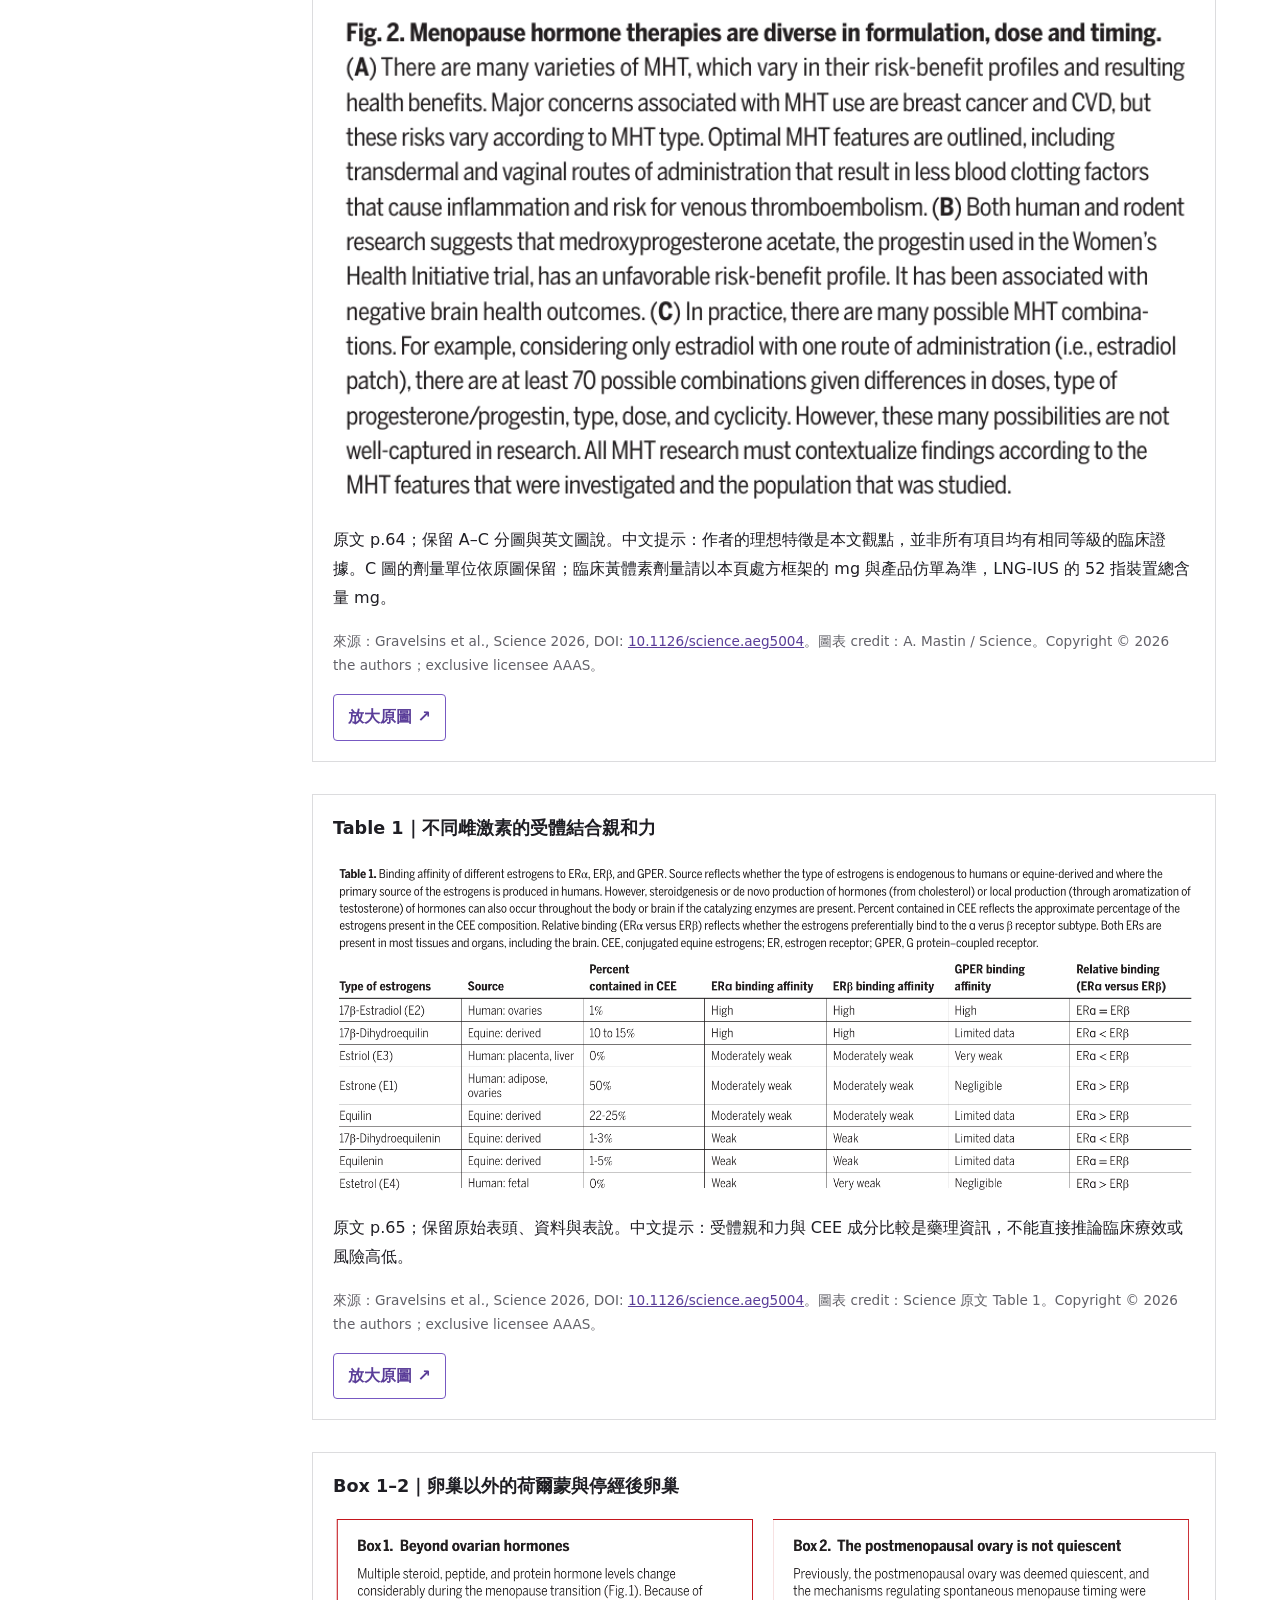
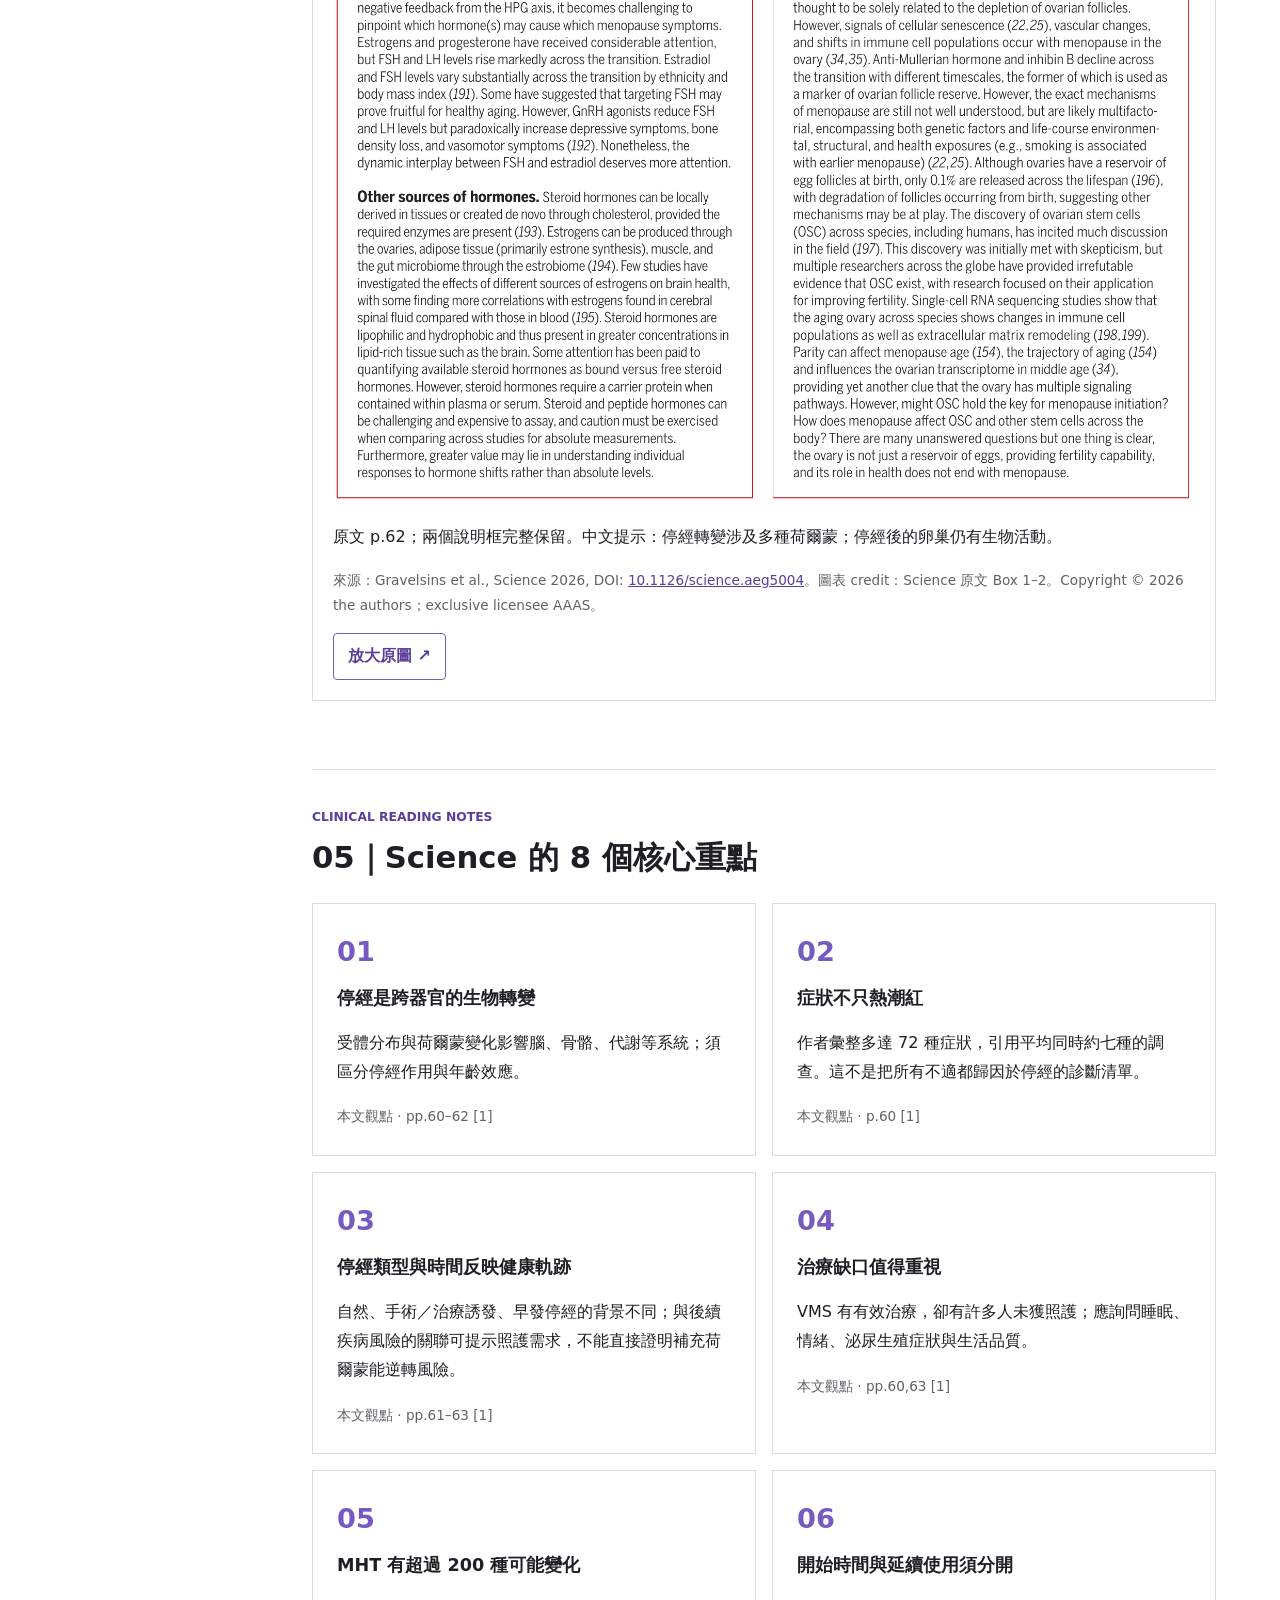
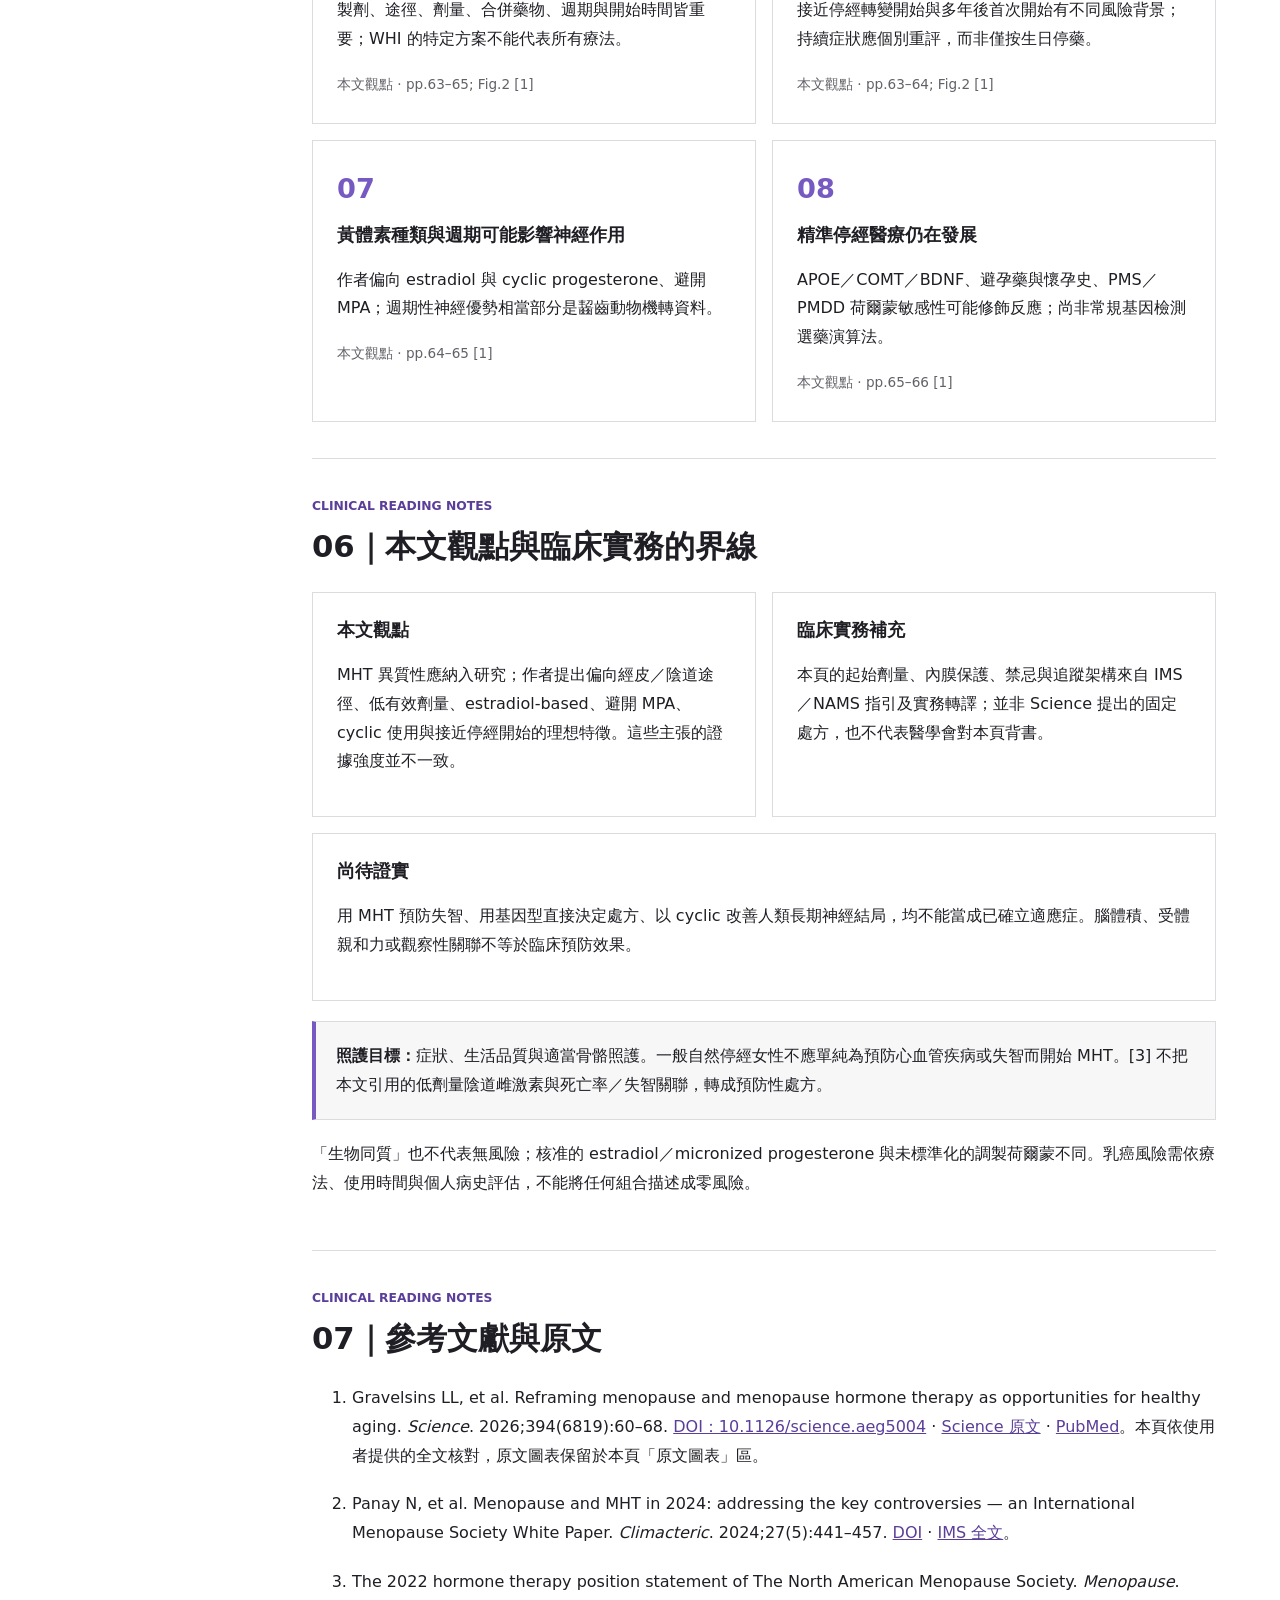
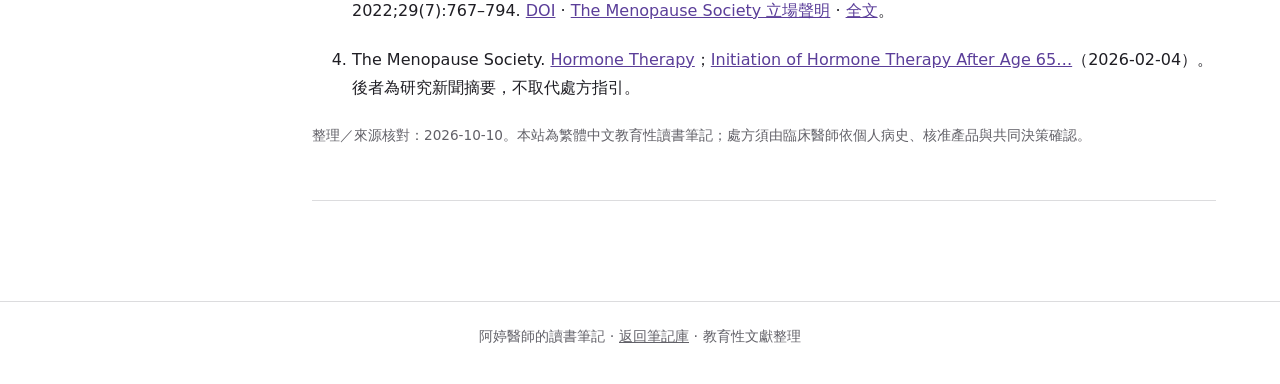
==== commit 5855731f: "Preserve original Science figures table and text boxes" ====
--- a/articles/menopause-mht-2026/index.html
+++ b/articles/menopause-mht-2026/index.html
@@ -1 +1 @@
-<!doctype html><html lang="zh-Hant"><head><meta charset="utf-8"><meta name="viewport" content="width=device-width, initial-scale=1"><title>更年期與 MHT｜Science 2026 讀書筆記</title><meta name="description" content="Science 2026 更年期與荷爾蒙治療繁體中文筆記：處方框架、製劑比較、臨床決策與證據界線。"><link rel="stylesheet" href="../../styles.css?v=mht-20261010"><link rel="stylesheet" href="article.css?v=20261010"></head><body><a class="skip" href="#content">跳至文章</a><header class="site-header" id="top"><nav class="nav" aria-label="主選單"><a class="brand" href="../../index.html">Reading Notes Hub</a><div class="nav-actions"><a href="../../index.html#library">返回筆記庫</a><a href="#references">文獻</a></div></nav><div class="article-hero"><p class="eyebrow">Science 2026 · Women's Health · Review</p><h1>更年期與荷爾蒙治療<br><span>從症狀照護，走向個人化健康老化</span></h1><p class="lede">把文章觀點與可用的臨床處方分開閱讀：先辨識症狀，再評估時機、風險、子宮與治療偏好。</p><div class="hero-metrics"><span>繁體中文臨床筆記</span><span>原文 pp.60–68</span><span>更新 2026-10-10</span></div></div></header><div class="reading-layout"><aside><nav aria-label="文章目錄"><p class="eyebrow">本頁導覽</p><a href="#overview">文章重點</a><a href="#regimen">處方框架</a><a href="#compare">製劑比較</a><a href="#decision">決策流程</a><a href="#eight">八個重點</a><a href="#evidence">證據界線</a><a href="#references">參考文獻</a><a href="#top">↑ 回到頁首</a></nav></aside><main id="content"><section id="overview"><p class="eyebrow">Clinical reading notes</p><h2>01｜文章資訊與一句話重點</h2><p class="key">MHT 的效益與風險，取決於「給誰、何時開始、給什麼、如何給」。</p><p><strong>Reframing menopause and menopause hormone therapy as opportunities for healthy aging</strong><br>Laura L. Gravelsins、Mateja Perović、Madeline Wood Alexander、Tallinn F. L. Splinter、Andrew J. McGovern、Jennifer S. Rabin、Liisa A. M. Galea。<em>Science</em> 394(6819):60–68，2026 年 10 月 1 日；Review。<a href="#ref1">[1]</a></p><p>本文從停經的異質性與腦部健康切入，主張將停經轉變視為照護與健康老化的介入窗口。這是一篇整合機轉、觀察性研究與臨床試驗的敘述性綜論，並非處方指引，也不是證明 MHT 能預防失智的新隨機試驗。</p><div class="callout">閱讀標籤：<span class="badge">本文觀點</span>＝Science 作者的整理或主張；<span class="badge practice">臨床補充</span>＝指引與本頁的實務轉譯；<span class="badge research">研究方向</span>＝尚不足以成為常規處方依據。</div></section><section id="regimen"><p class="eyebrow">Clinical reading notes</p><h2>02｜最實用的 MHT 處方框架</h2><p><span class="badge practice">臨床補充 · [2,3]</span> 以下是供醫師討論的起始範例，適用於有困擾性血管舒縮症狀（VMS）、經個別評估適合全身性 MHT 的女性。沒有一張適用所有人的「最佳處方」。</p><div class="dose-grid"><article class="dose"><h3>子宮仍在</h3><p class="dose-main">17β-estradiol 貼片<br><strong>25–50 μg／日</strong></p><p>＋足量子宮內膜保護</p><p><strong>口服 micronized progesterone</strong><br>週期性：200 mg 睡前，每月 12–14 天<br>或連續性：100 mg 睡前，每日使用</p></article><article class="dose"><h3>子宮已切除</h3><p class="dose-main">17β-estradiol 貼片<br><strong>25–50 μg／日</strong></p><p>通常可單用雌激素；若有殘留子宮內膜或特殊子宮內膜異位症病史，另行評估。</p></article><article class="dose"><h3>只有 GSM</h3><p class="dose-main">低劑量局部<br><strong>陰道雌激素</strong></p><p>先討論潤滑劑／保濕劑；持續困擾時考慮局部治療。通常不需加黃體素。依製劑仿單使用。</p></article></div><p>貼片數字是<strong>每日釋放量</strong>，更換頻率依產品仿單；凝膠不能以 μg 數字直接換算。上述黃體素劑量配合標準雌激素劑量；提高雌激素時須重新確認內膜保護是否足夠。</p><div class="callout"><strong>週期性或連續性，依出血模式與耐受性選擇。</strong>圍停經期或可接受撤退性出血者常採週期性方案；已停經且希望減少規律出血者可討論連續合併方案。作者支持 cyclic 的神經機轉論述，不能證明它對所有女性優於 continuous。</div><p>以症狀改善、出血與副作用調整至有效且可耐受的劑量；自然停經一般不需常規追蹤血中 estradiol 目標。治療後早期複評，之後定期重新評估。MHT 不具可靠避孕效果；52-mg LNG-IUS 可作替代內膜保護選項，適應症與使用年限依當地核准及指引。</p></section><section id="compare"><p class="eyebrow">Clinical reading notes</p><h2>03｜製劑與途徑比較</h2><div class="table-wrap" role="region" aria-label="荷爾蒙製劑比較" tabindex="0"><table><thead><tr><th>選項</th><th>實用定位</th><th>優勢與證據</th><th>限制與注意</th></tr></thead><tbody><tr><th>Transdermal 17β-estradiol</th><td>全身性 VMS 治療；貼片／凝膠</td><td>避開肝臟首渡效應；血栓風險資料較口服有利</td><td>主要風險比較來自觀察研究；不代表零血栓風險。有子宮仍需內膜保護。</td></tr><tr><th>Micronized progesterone</th><td>與全身性雌激素合併，保護子宮內膜</td><td>可代謝成作用於 GABA-A 的 allopregnanolone；某些代謝與乳房風險資料較有利</td><td>可能嗜睡、暈眩或情緒不適；不能宣稱已由大型直接比較 RCT 證明乳癌、CV 或失智風險全面優於 MPA。</td></tr><tr><th>Oral CEE／MPA</th><td>CEE 為共軛馬雌激素；MPA 為合成黃體素。WHI 合併試驗採此組合</td><td>有大型 RCT 的症狀、骨骼與臨床風險資料</td><td>WHI 結果須限定製劑與受試者背景。本文建議避開 MPA；不能因此抹去 WHI 的有效風險訊號，或推定其他方案完全安全。</td></tr><tr><th>Low-dose vaginal estrogen</th><td>GSM：乾澀、性交痛與相關泌尿症狀</td><td>局部治療、全身暴露通常低；一般不需黃體素</td><td>不能取代 VMS 的全身性治療。並非所有陰道環皆為低劑量局部製劑；癌症病史需個別共同決策，任何停經後出血均應評估。</td></tr></tbody></table></div><p class="source-note">來源：Science pp.63–65、Figure 2／Table 1 [1]；IMS 2024 [2]；NAMS 2022 [3]。口服雌激素在合適的低風險女性仍可選用，並非一律排除。</p></section><section id="decision"><p class="eyebrow">Clinical reading notes</p><h2>04｜臨床決策流程</h2><p><span class="badge practice">臨床補充</span> 先確認症狀與治療目標，再決定是否需要全身性治療。VMS＝熱潮紅／夜汗；GSM＝停經泌尿生殖症候群；VTE＝靜脈血栓栓塞；CV＝心血管。</p><ol class="flow"><li><h3>先排除不適合全身性 MHT 的情境</h3><p>不明原因陰道出血、既往雌激素敏感癌症、VTE／高風險血栓體質、冠心病／心肌梗塞／中風或肝病：先處理或轉介專科，討論非荷爾蒙 VMS 治療。改用貼片並不能解除這些禁忌。</p></li><li><h3>只有 GSM？走局部路徑</h3><p>潤滑／保濕 → 若仍有困擾，討論低劑量陰道雌激素。若同時有 VMS，另評估全身性治療；全身性治療後仍有 GSM，可再討論局部加用。</p></li><li><h3>有困擾性 VMS？同時看年齡與停經年數</h3><p>健康、未滿 60 歲且距停經未滿 10 年，通常是較有利的起始情境。若 ≥60 歲或距停經 ≥10 年才開始，絕對 CV／VTE 風險較高，需更審慎評估；「未滿 60 歲或未滿 10 年」不是任一條件通過即自動適用。</p></li><li><h3>一般風險因子與已發生疾病分開看</h3><p>肥胖、代謝風險、高三酸甘油脂等，可使經皮途徑更值得考慮；同時管理血壓、吸菸、血脂與糖尿病。高 CV 風險或既往事件者優先專科評估／非荷爾蒙方案，不以年齡門檻取代風險判斷。</p></li><li><h3>子宮在不在？決定內膜保護</h3><p>子宮在 → 全身性雌激素＋足量 progestogen。子宮不在 → 通常雌激素單用。依停經階段、出血偏好及黃體素耐受性選 sequential／continuous。</p></li><li><h3>回到症狀、出血與生活品質追蹤</h3><p>調整劑量並定期重評風險；新發、持續或不尋常出血需評估。延續既有治療與高齡首次開始不同，不應僅因滿 65 歲自動停藥。</p></li></ol><div class="callout"><strong>特殊路徑：</strong>早發停經／原發性卵巢功能不全不能直接套用一般自然停經低劑量模板；無禁忌時，通常討論治療至一般自然停經年齡，並評估骨骼、生殖與心血管健康。[3]</div></section><section id="eight"><p class="eyebrow">Clinical reading notes</p><h2>05｜Science 的 8 個核心重點</h2><div class="point-grid"><article><span class="point-number">01</span><h3>停經是跨器官的生物轉變</h3><p>受體分布與荷爾蒙變化影響腦、骨骼、代謝等系統；須區分停經作用與年齡效應。</p><small>本文觀點 · pp.60–62 [1]</small></article><article><span class="point-number">02</span><h3>症狀不只熱潮紅</h3><p>作者彙整多達 72 種症狀，引用平均同時約七種的調查。這不是把所有不適都歸因於停經的診斷清單。</p><small>本文觀點 · p.60 [1]</small></article><article><span class="point-number">03</span><h3>停經類型與時間反映健康軌跡</h3><p>自然、手術／治療誘發、早發停經的背景不同；與後續疾病風險的關聯可提示照護需求，不能直接證明補充荷爾蒙能逆轉風險。</p><small>本文觀點 · pp.61–63 [1]</small></article><article><span class="point-number">04</span><h3>治療缺口值得重視</h3><p>VMS 有有效治療，卻有許多人未獲照護；應詢問睡眠、情緒、泌尿生殖症狀與生活品質。</p><small>本文觀點 · pp.60,63 [1]</small></article><article><span class="point-number">05</span><h3>MHT 有超過 200 種可能變化</h3><p>製劑、途徑、劑量、合併藥物、週期與開始時間皆重要；WHI 的特定方案不能代表所有療法。</p><small>本文觀點 · pp.63–65; Fig.2 [1]</small></article><article><span class="point-number">06</span><h3>開始時間與延續使用須分開</h3><p>接近停經轉變開始與多年後首次開始有不同風險背景；持續症狀應個別重評，而非僅按生日停藥。</p><small>本文觀點 · pp.63–64; Fig.2 [1]</small></article><article><span class="point-number">07</span><h3>黃體素種類與週期可能影響神經作用</h3><p>作者偏向 estradiol 與 cyclic progesterone、避開 MPA；週期性神經優勢相當部分是齧齒動物機轉資料。</p><small>本文觀點 · pp.64–65 [1]</small></article><article><span class="point-number">08</span><h3>精準停經醫療仍在發展</h3><p>APOE／COMT／BDNF、避孕藥與懷孕史、PMS／PMDD 荷爾蒙敏感性可能修飾反應；尚非常規基因檢測選藥演算法。</p><small>本文觀點 · pp.65–66 [1]</small></article></div></section><section id="evidence"><p class="eyebrow">Clinical reading notes</p><h2>06｜本文觀點與臨床實務的界線</h2><div class="evidence-grid"><article><h3>本文觀點</h3><p>MHT 異質性應納入研究；作者提出偏向經皮／陰道途徑、低有效劑量、estradiol-based、避開 MPA、cyclic 使用與接近停經開始的理想特徵。這些主張的證據強度並不一致。</p></article><article><h3>臨床實務補充</h3><p>本頁的起始劑量、內膜保護、禁忌與追蹤架構來自 IMS／NAMS 指引及實務轉譯；並非 Science 提出的固定處方，也不代表醫學會對本頁背書。</p></article><article><h3>尚待證實</h3><p>用 MHT 預防失智、用基因型直接決定處方、以 cyclic 改善人類長期神經結局，均不能當成已確立適應症。腦體積、受體親和力或觀察性關聯不等於臨床預防效果。</p></article></div><div class="callout"><strong>照護目標：</strong>症狀、生活品質與適當骨骼照護。一般自然停經女性不應單純為預防心血管疾病或失智而開始 MHT。[3] 不把本文引用的低劑量陰道雌激素與死亡率／失智關聯，轉成預防性處方。</div><p>「生物同質」也不代表無風險；核准的 estradiol／micronized progesterone 與未標準化的調製荷爾蒙不同。乳癌風險需依療法、使用時間與個人病史評估，不能將任何組合描述成零風險。</p></section><section id="references"><p class="eyebrow">Clinical reading notes</p><h2>07｜參考文獻與原文</h2><ol class="references"><li id="ref1">Gravelsins LL, et al. Reframing menopause and menopause hormone therapy as opportunities for healthy aging. <em>Science</em>. 2026;394(6819):60–68. <a href="https://doi.org/10.1126/science.aeg5004">DOI：10.1126/science.aeg5004</a> · <a href="https://www.science.org/doi/10.1126/science.aeg5004">Science 原文</a> · <a href="https://pubmed.ncbi.nlm.nih.gov/42821696/">PubMed</a>。本頁依使用者提供的全文核對，未重製原文圖表。</li><li id="ref2">Panay N, et al. Menopause and MHT in 2024: addressing the key controversies — an International Menopause Society White Paper. <em>Climacteric</em>. 2024;27(5):441–457. <a href="https://doi.org/10.1080/13697137.2024.2394950">DOI</a> · <a href="https://www.imsociety.org/wp-content/uploads/2024/09/Menopause-and-MHT-in-2024-addressing-the-key-controversies-an-International-Menopause-Society-White-Paper.pdf">IMS 全文</a>。</li><li id="ref3">The 2022 hormone therapy position statement of The North American Menopause Society. <em>Menopause</em>. 2022;29(7):767–794. <a href="https://doi.org/10.1097/GME.0000000000002028">DOI</a> · <a href="https://menopause.org/professional-resources/position-statements">The Menopause Society 立場聲明</a> · <a href="https://www.menopause.org.au/images/docs/NAMS-2022-hormone-therapy-position-statement.pdf">全文</a>。</li><li>The Menopause Society. <a href="https://menopause.org/patient-education/menopause-topics/hormone-therapy">Hormone Therapy</a>；<a href="https://menopause.org/press-releases/initiation-of-hormone-therapy-after-age-65-remains-risky-but-still-works-for-some-women">Initiation of Hormone Therapy After Age 65…</a>（2026-02-04）。後者為研究新聞摘要，不取代處方指引。</li></ol><p class="source-note">整理／來源核對：2026-10-10。本站為繁體中文教育性讀書筆記；處方須由臨床醫師依個人病史、核准產品與共同決策確認。</p></section></main></div><footer><p>阿婷醫師的讀書筆記 · <a href="../../index.html#library">返回筆記庫</a> · 教育性文獻整理</p></footer></body></html>+<!doctype html><html lang="zh-Hant"><head><meta charset="utf-8"><meta name="viewport" content="width=device-width, initial-scale=1"><title>更年期與 MHT｜Science 2026 讀書筆記</title><meta name="description" content="Science 2026 更年期與荷爾蒙治療繁體中文筆記：處方框架、製劑比較、臨床決策與證據界線。"><link rel="stylesheet" href="../../styles.css?v=mht-20261010"><link rel="stylesheet" href="article.css?v=figures-20261010"></head><body><a class="skip" href="#content">跳至文章</a><header class="site-header" id="top"><nav class="nav" aria-label="主選單"><a class="brand" href="../../index.html">Reading Notes Hub</a><div class="nav-actions"><a href="../../index.html#library">返回筆記庫</a><a href="#references">文獻</a></div></nav><div class="article-hero"><p class="eyebrow">Science 2026 · Women's Health · Review</p><h1>更年期與荷爾蒙治療<br><span>從症狀照護，走向個人化健康老化</span></h1><p class="lede">把文章觀點與可用的臨床處方分開閱讀：先辨識症狀，再評估時機、風險、子宮與治療偏好。</p><div class="hero-metrics"><span>繁體中文臨床筆記</span><span>原文 pp.60–68</span><span>更新 2026-10-10</span></div></div></header><div class="reading-layout"><aside><nav aria-label="文章目錄"><p class="eyebrow">本頁導覽</p><a href="#overview">文章重點</a><a href="#regimen">處方框架</a><a href="#compare">製劑比較</a><a href="#decision">決策流程</a><a href="#original-figures">原文圖表</a><a href="#eight">八個重點</a><a href="#evidence">證據界線</a><a href="#references">參考文獻</a><a href="#top">↑ 回到頁首</a></nav></aside><main id="content"><section id="overview"><p class="eyebrow">Clinical reading notes</p><h2>01｜文章資訊與一句話重點</h2><p class="key">MHT 的效益與風險，取決於「給誰、何時開始、給什麼、如何給」。</p><p><strong>Reframing menopause and menopause hormone therapy as opportunities for healthy aging</strong><br>Laura L. Gravelsins、Mateja Perović、Madeline Wood Alexander、Tallinn F. L. Splinter、Andrew J. McGovern、Jennifer S. Rabin、Liisa A. M. Galea。<em>Science</em> 394(6819):60–68，2026 年 10 月 1 日；Review。<a href="#ref1">[1]</a></p><p>本文從停經的異質性與腦部健康切入，主張將停經轉變視為照護與健康老化的介入窗口。這是一篇整合機轉、觀察性研究與臨床試驗的敘述性綜論，並非處方指引，也不是證明 MHT 能預防失智的新隨機試驗。</p><div class="callout">閱讀標籤：<span class="badge">本文觀點</span>＝Science 作者的整理或主張；<span class="badge practice">臨床補充</span>＝指引與本頁的實務轉譯；<span class="badge research">研究方向</span>＝尚不足以成為常規處方依據。</div></section><section id="regimen"><p class="eyebrow">Clinical reading notes</p><h2>02｜最實用的 MHT 處方框架</h2><p><span class="badge practice">臨床補充 · [2,3]</span> 以下是供醫師討論的起始範例，適用於有困擾性血管舒縮症狀（VMS）、經個別評估適合全身性 MHT 的女性。沒有一張適用所有人的「最佳處方」。</p><div class="dose-grid"><article class="dose"><h3>子宮仍在</h3><p class="dose-main">17β-estradiol 貼片<br><strong>25–50 μg／日</strong></p><p>＋足量子宮內膜保護</p><p><strong>口服 micronized progesterone</strong><br>週期性：200 mg 睡前，每月 12–14 天<br>或連續性：100 mg 睡前，每日使用</p></article><article class="dose"><h3>子宮已切除</h3><p class="dose-main">17β-estradiol 貼片<br><strong>25–50 μg／日</strong></p><p>通常可單用雌激素；若有殘留子宮內膜或特殊子宮內膜異位症病史，另行評估。</p></article><article class="dose"><h3>只有 GSM</h3><p class="dose-main">低劑量局部<br><strong>陰道雌激素</strong></p><p>先討論潤滑劑／保濕劑；持續困擾時考慮局部治療。通常不需加黃體素。依製劑仿單使用。</p></article></div><p>貼片數字是<strong>每日釋放量</strong>，更換頻率依產品仿單；凝膠不能以 μg 數字直接換算。上述黃體素劑量配合標準雌激素劑量；提高雌激素時須重新確認內膜保護是否足夠。</p><div class="callout"><strong>週期性或連續性，依出血模式與耐受性選擇。</strong>圍停經期或可接受撤退性出血者常採週期性方案；已停經且希望減少規律出血者可討論連續合併方案。作者支持 cyclic 的神經機轉論述，不能證明它對所有女性優於 continuous。</div><p>以症狀改善、出血與副作用調整至有效且可耐受的劑量；自然停經一般不需常規追蹤血中 estradiol 目標。治療後早期複評，之後定期重新評估。MHT 不具可靠避孕效果；52-mg LNG-IUS 可作替代內膜保護選項，適應症與使用年限依當地核准及指引。</p></section><section id="compare"><p class="eyebrow">Clinical reading notes</p><h2>03｜製劑與途徑比較</h2><div class="table-wrap" role="region" aria-label="荷爾蒙製劑比較" tabindex="0"><table><thead><tr><th>選項</th><th>實用定位</th><th>優勢與證據</th><th>限制與注意</th></tr></thead><tbody><tr><th>Transdermal 17β-estradiol</th><td>全身性 VMS 治療；貼片／凝膠</td><td>避開肝臟首渡效應；血栓風險資料較口服有利</td><td>主要風險比較來自觀察研究；不代表零血栓風險。有子宮仍需內膜保護。</td></tr><tr><th>Micronized progesterone</th><td>與全身性雌激素合併，保護子宮內膜</td><td>可代謝成作用於 GABA-A 的 allopregnanolone；某些代謝與乳房風險資料較有利</td><td>可能嗜睡、暈眩或情緒不適；不能宣稱已由大型直接比較 RCT 證明乳癌、CV 或失智風險全面優於 MPA。</td></tr><tr><th>Oral CEE／MPA</th><td>CEE 為共軛馬雌激素；MPA 為合成黃體素。WHI 合併試驗採此組合</td><td>有大型 RCT 的症狀、骨骼與臨床風險資料</td><td>WHI 結果須限定製劑與受試者背景。本文建議避開 MPA；不能因此抹去 WHI 的有效風險訊號，或推定其他方案完全安全。</td></tr><tr><th>Low-dose vaginal estrogen</th><td>GSM：乾澀、性交痛與相關泌尿症狀</td><td>局部治療、全身暴露通常低；一般不需黃體素</td><td>不能取代 VMS 的全身性治療。並非所有陰道環皆為低劑量局部製劑；癌症病史需個別共同決策，任何停經後出血均應評估。</td></tr></tbody></table></div><p class="source-note">來源：Science pp.63–65、Figure 2／Table 1 [1]；IMS 2024 [2]；NAMS 2022 [3]。口服雌激素在合適的低風險女性仍可選用，並非一律排除。</p></section><section id="decision"><p class="eyebrow">Clinical reading notes</p><h2>04｜臨床決策流程</h2><p><span class="badge practice">臨床補充</span> 先確認症狀與治療目標，再決定是否需要全身性治療。VMS＝熱潮紅／夜汗；GSM＝停經泌尿生殖症候群；VTE＝靜脈血栓栓塞；CV＝心血管。</p><ol class="flow"><li><h3>先排除不適合全身性 MHT 的情境</h3><p>不明原因陰道出血、既往雌激素敏感癌症、VTE／高風險血栓體質、冠心病／心肌梗塞／中風或肝病：先處理或轉介專科，討論非荷爾蒙 VMS 治療。改用貼片並不能解除這些禁忌。</p></li><li><h3>只有 GSM？走局部路徑</h3><p>潤滑／保濕 → 若仍有困擾，討論低劑量陰道雌激素。若同時有 VMS，另評估全身性治療；全身性治療後仍有 GSM，可再討論局部加用。</p></li><li><h3>有困擾性 VMS？同時看年齡與停經年數</h3><p>健康、未滿 60 歲且距停經未滿 10 年，通常是較有利的起始情境。若 ≥60 歲或距停經 ≥10 年才開始，絕對 CV／VTE 風險較高，需更審慎評估；「未滿 60 歲或未滿 10 年」不是任一條件通過即自動適用。</p></li><li><h3>一般風險因子與已發生疾病分開看</h3><p>肥胖、代謝風險、高三酸甘油脂等，可使經皮途徑更值得考慮；同時管理血壓、吸菸、血脂與糖尿病。高 CV 風險或既往事件者優先專科評估／非荷爾蒙方案，不以年齡門檻取代風險判斷。</p></li><li><h3>子宮在不在？決定內膜保護</h3><p>子宮在 → 全身性雌激素＋足量 progestogen。子宮不在 → 通常雌激素單用。依停經階段、出血偏好及黃體素耐受性選 sequential／continuous。</p></li><li><h3>回到症狀、出血與生活品質追蹤</h3><p>調整劑量並定期重評風險；新發、持續或不尋常出血需評估。延續既有治療與高齡首次開始不同，不應僅因滿 65 歲自動停藥。</p></li></ol><div class="callout"><strong>特殊路徑：</strong>早發停經／原發性卵巢功能不全不能直接套用一般自然停經低劑量模板；無禁忌時，通常討論治療至一般自然停經年齡，並評估骨骼、生殖與心血管健康。[3]</div></section><section id="original-figures"><p class="eyebrow">Original figures &amp; table</p><h2>原文圖表｜保留原圖與完整圖說</h2><p>下列影像直接擷取自提供的原文 PDF，保留英文標示與圖說；中文閱讀提示為本站補充。點選「放大原圖」可在新分頁查看高解析版本。</p><figure class="original-figure"><h3>Figure 1｜停經與生命歷程的跨器官變化</h3><a href="assets/figure-1.png" target="_blank" rel="noopener" aria-label="放大 Figure 1｜停經與生命歷程的跨器官變化"><img src="assets/figure-1.png" alt="Figure 1｜停經與生命歷程的跨器官變化，含原文標示與完整圖說" loading="lazy"></a><figcaption><p>原文 p.61；保留 A–C 分圖與英文圖說。中文提示：荷爾蒙、症狀與認知老化須放在生命歷程及生物、心理、社會背景中理解。</p><p class="source-note">來源：Gravelsins et al., Science 2026, DOI: <a href="https://doi.org/10.1126/science.aeg5004">10.1126/science.aeg5004</a>。圖表 credit：A. Mastin / Science。Copyright © 2026 the authors；exclusive licensee AAAS。</p><a class="enlarge" href="assets/figure-1.png" target="_blank" rel="noopener">放大原圖 ↗</a></figcaption></figure><figure class="original-figure"><h3>Figure 2｜MHT 的製劑、劑量與使用模式</h3><a href="assets/figure-2.png" target="_blank" rel="noopener" aria-label="放大 Figure 2｜MHT 的製劑、劑量與使用模式"><img src="assets/figure-2.png" alt="Figure 2｜MHT 的製劑、劑量與使用模式，含原文標示與完整圖說" loading="lazy"></a><figcaption><p>原文 p.64；保留 A–C 分圖與英文圖說。中文提示：作者的理想特徵是本文觀點，並非所有項目均有相同等級的臨床證據。C 圖的劑量單位依原圖保留；臨床黃體素劑量請以本頁處方框架的 mg 與產品仿單為準，LNG-IUS 的 52 指裝置總含量 mg。</p><p class="source-note">來源：Gravelsins et al., Science 2026, DOI: <a href="https://doi.org/10.1126/science.aeg5004">10.1126/science.aeg5004</a>。圖表 credit：A. Mastin / Science。Copyright © 2026 the authors；exclusive licensee AAAS。</p><a class="enlarge" href="assets/figure-2.png" target="_blank" rel="noopener">放大原圖 ↗</a></figcaption></figure><figure class="original-figure"><h3>Table 1｜不同雌激素的受體結合親和力</h3><a href="assets/table-1.png" target="_blank" rel="noopener" aria-label="放大 Table 1｜不同雌激素的受體結合親和力"><img src="assets/table-1.png" alt="Table 1｜不同雌激素的受體結合親和力，含原文標示與完整圖說" loading="lazy"></a><figcaption><p>原文 p.65；保留原始表頭、資料與表說。中文提示：受體親和力與 CEE 成分比較是藥理資訊，不能直接推論臨床療效或風險高低。</p><p class="source-note">來源：Gravelsins et al., Science 2026, DOI: <a href="https://doi.org/10.1126/science.aeg5004">10.1126/science.aeg5004</a>。圖表 credit：Science 原文 Table 1。Copyright © 2026 the authors；exclusive licensee AAAS。</p><a class="enlarge" href="assets/table-1.png" target="_blank" rel="noopener">放大原圖 ↗</a></figcaption></figure><figure class="original-figure"><h3>Box 1–2｜卵巢以外的荷爾蒙與停經後卵巢</h3><a href="assets/boxes-1-2.png" target="_blank" rel="noopener" aria-label="放大 Box 1–2｜卵巢以外的荷爾蒙與停經後卵巢"><img src="assets/boxes-1-2.png" alt="Box 1–2｜卵巢以外的荷爾蒙與停經後卵巢，含原文標示與完整圖說" loading="lazy"></a><figcaption><p>原文 p.62；兩個說明框完整保留。中文提示：停經轉變涉及多種荷爾蒙；停經後的卵巢仍有生物活動。</p><p class="source-note">來源：Gravelsins et al., Science 2026, DOI: <a href="https://doi.org/10.1126/science.aeg5004">10.1126/science.aeg5004</a>。圖表 credit：Science 原文 Box 1–2。Copyright © 2026 the authors；exclusive licensee AAAS。</p><a class="enlarge" href="assets/boxes-1-2.png" target="_blank" rel="noopener">放大原圖 ↗</a></figcaption></figure></section><section id="eight"><p class="eyebrow">Clinical reading notes</p><h2>05｜Science 的 8 個核心重點</h2><div class="point-grid"><article><span class="point-number">01</span><h3>停經是跨器官的生物轉變</h3><p>受體分布與荷爾蒙變化影響腦、骨骼、代謝等系統；須區分停經作用與年齡效應。</p><small>本文觀點 · pp.60–62 [1]</small></article><article><span class="point-number">02</span><h3>症狀不只熱潮紅</h3><p>作者彙整多達 72 種症狀，引用平均同時約七種的調查。這不是把所有不適都歸因於停經的診斷清單。</p><small>本文觀點 · p.60 [1]</small></article><article><span class="point-number">03</span><h3>停經類型與時間反映健康軌跡</h3><p>自然、手術／治療誘發、早發停經的背景不同；與後續疾病風險的關聯可提示照護需求，不能直接證明補充荷爾蒙能逆轉風險。</p><small>本文觀點 · pp.61–63 [1]</small></article><article><span class="point-number">04</span><h3>治療缺口值得重視</h3><p>VMS 有有效治療，卻有許多人未獲照護；應詢問睡眠、情緒、泌尿生殖症狀與生活品質。</p><small>本文觀點 · pp.60,63 [1]</small></article><article><span class="point-number">05</span><h3>MHT 有超過 200 種可能變化</h3><p>製劑、途徑、劑量、合併藥物、週期與開始時間皆重要；WHI 的特定方案不能代表所有療法。</p><small>本文觀點 · pp.63–65; Fig.2 [1]</small></article><article><span class="point-number">06</span><h3>開始時間與延續使用須分開</h3><p>接近停經轉變開始與多年後首次開始有不同風險背景；持續症狀應個別重評，而非僅按生日停藥。</p><small>本文觀點 · pp.63–64; Fig.2 [1]</small></article><article><span class="point-number">07</span><h3>黃體素種類與週期可能影響神經作用</h3><p>作者偏向 estradiol 與 cyclic progesterone、避開 MPA；週期性神經優勢相當部分是齧齒動物機轉資料。</p><small>本文觀點 · pp.64–65 [1]</small></article><article><span class="point-number">08</span><h3>精準停經醫療仍在發展</h3><p>APOE／COMT／BDNF、避孕藥與懷孕史、PMS／PMDD 荷爾蒙敏感性可能修飾反應；尚非常規基因檢測選藥演算法。</p><small>本文觀點 · pp.65–66 [1]</small></article></div></section><section id="evidence"><p class="eyebrow">Clinical reading notes</p><h2>06｜本文觀點與臨床實務的界線</h2><div class="evidence-grid"><article><h3>本文觀點</h3><p>MHT 異質性應納入研究；作者提出偏向經皮／陰道途徑、低有效劑量、estradiol-based、避開 MPA、cyclic 使用與接近停經開始的理想特徵。這些主張的證據強度並不一致。</p></article><article><h3>臨床實務補充</h3><p>本頁的起始劑量、內膜保護、禁忌與追蹤架構來自 IMS／NAMS 指引及實務轉譯；並非 Science 提出的固定處方，也不代表醫學會對本頁背書。</p></article><article><h3>尚待證實</h3><p>用 MHT 預防失智、用基因型直接決定處方、以 cyclic 改善人類長期神經結局，均不能當成已確立適應症。腦體積、受體親和力或觀察性關聯不等於臨床預防效果。</p></article></div><div class="callout"><strong>照護目標：</strong>症狀、生活品質與適當骨骼照護。一般自然停經女性不應單純為預防心血管疾病或失智而開始 MHT。[3] 不把本文引用的低劑量陰道雌激素與死亡率／失智關聯，轉成預防性處方。</div><p>「生物同質」也不代表無風險；核准的 estradiol／micronized progesterone 與未標準化的調製荷爾蒙不同。乳癌風險需依療法、使用時間與個人病史評估，不能將任何組合描述成零風險。</p></section><section id="references"><p class="eyebrow">Clinical reading notes</p><h2>07｜參考文獻與原文</h2><ol class="references"><li id="ref1">Gravelsins LL, et al. Reframing menopause and menopause hormone therapy as opportunities for healthy aging. <em>Science</em>. 2026;394(6819):60–68. <a href="https://doi.org/10.1126/science.aeg5004">DOI：10.1126/science.aeg5004</a> · <a href="https://www.science.org/doi/10.1126/science.aeg5004">Science 原文</a> · <a href="https://pubmed.ncbi.nlm.nih.gov/42821696/">PubMed</a>。本頁依使用者提供的全文核對，原文圖表保留於本頁「原文圖表」區。</li><li id="ref2">Panay N, et al. Menopause and MHT in 2024: addressing the key controversies — an International Menopause Society White Paper. <em>Climacteric</em>. 2024;27(5):441–457. <a href="https://doi.org/10.1080/13697137.2024.2394950">DOI</a> · <a href="https://www.imsociety.org/wp-content/uploads/2024/09/Menopause-and-MHT-in-2024-addressing-the-key-controversies-an-International-Menopause-Society-White-Paper.pdf">IMS 全文</a>。</li><li id="ref3">The 2022 hormone therapy position statement of The North American Menopause Society. <em>Menopause</em>. 2022;29(7):767–794. <a href="https://doi.org/10.1097/GME.0000000000002028">DOI</a> · <a href="https://menopause.org/professional-resources/position-statements">The Menopause Society 立場聲明</a> · <a href="https://www.menopause.org.au/images/docs/NAMS-2022-hormone-therapy-position-statement.pdf">全文</a>。</li><li>The Menopause Society. <a href="https://menopause.org/patient-education/menopause-topics/hormone-therapy">Hormone Therapy</a>；<a href="https://menopause.org/press-releases/initiation-of-hormone-therapy-after-age-65-remains-risky-but-still-works-for-some-women">Initiation of Hormone Therapy After Age 65…</a>（2026-02-04）。後者為研究新聞摘要，不取代處方指引。</li></ol><p class="source-note">整理／來源核對：2026-10-10。本站為繁體中文教育性讀書筆記；處方須由臨床醫師依個人病史、核准產品與共同決策確認。</p></section></main></div><footer><p>阿婷醫師的讀書筆記 · <a href="../../index.html#library">返回筆記庫</a> · 教育性文獻整理</p></footer></body></html>
--- a/articles/menopause-mht-2026/article.css
+++ b/articles/menopause-mht-2026/article.css
@@ -1 +1,2 @@
-body{line-height:1.8}.article-hero{max-width:1200px;margin:auto;padding:56px 24px 44px}h1{font-size:clamp(2rem,4vw,3.5rem);line-height:1.3}h1 span{font-size:.65em;color:var(--purple-dark)}.reading-layout{max-width:1200px;margin:0 auto;display:grid;grid-template-columns:200px minmax(0,1fr);gap:48px;padding:40px 24px 64px}aside nav{position:sticky;top:24px}aside a{display:block;padding:8px 12px;text-decoration:none;border-left:2px solid var(--border);font-size:.94rem}aside a:hover{border-color:var(--purple);background:var(--panel)}main{min-width:0}section{scroll-margin-top:24px;padding:0 0 36px;margin-bottom:36px;border-bottom:1px solid var(--border)}section h2{margin-bottom:24px;line-height:1.4}h3{font-size:1.1rem;line-height:1.5;margin-top:0}p{margin-bottom:16px}.key{font-size:1.35rem;font-weight:700;border-left:4px solid var(--purple);padding:16px 20px;background:#f2effb}.badge{display:inline-block;font-size:.78rem;color:var(--purple-dark);background:#f2effb;padding:2px 8px;border-radius:4px;font-weight:700}.practice{color:#126d69;background:#eaf6f4}.research{color:#8f5311;background:#fff4df}.callout{padding:20px;border:1px solid var(--border);border-left:4px solid var(--purple);background:var(--panel);margin:20px 0}.dose-grid{display:grid;grid-template-columns:repeat(3,minmax(0,1fr));gap:12px;margin:24px 0}.dose{border:1px solid var(--border);border-top:3px solid var(--purple);padding:20px}.dose-main{color:var(--purple-dark);font-size:1.1rem}.table-wrap{overflow:auto;border:1px solid var(--border);margin:24px 0}table{border-collapse:collapse;width:100%;min-width:690px;font-size:.95rem}th,td{text-align:left;vertical-align:top;padding:16px;border-bottom:1px solid var(--border)}thead{background:#f2effb}tbody th{width:20%}.source-note,small{color:var(--muted);font-size:.85rem}.flow{list-style:none;counter-reset:step;padding:0}.flow li{counter-increment:step;position:relative;border-left:2px solid #cbbbf2;margin-left:18px;padding:8px 0 24px 36px}.flow li:before{content:counter(step);position:absolute;left:-18px;top:7px;background:var(--purple-dark);color:white;width:34px;height:34px;border-radius:50%;text-align:center;line-height:34px;font-weight:700}.point-grid,.evidence-grid{display:grid;grid-template-columns:repeat(2,minmax(0,1fr));gap:16px}.point-grid article,.evidence-grid article{padding:24px;border:1px solid var(--border)}.point-number{color:var(--purple);font-size:1.7rem;font-weight:700}.point-grid h3{margin-top:8px}.evidence-grid article:last-child{grid-column:1/-1}.references li{margin-bottom:20px;overflow-wrap:anywhere}main a{color:var(--purple-dark)}.skip{position:absolute;left:16px;top:-100px;background:white;padding:12px;z-index:10}.skip:focus{top:8px}@media(max-width:900px){.reading-layout{grid-template-columns:1fr;gap:28px}aside nav{position:static;display:flex;flex-wrap:wrap;gap:6px}aside nav p{width:100%}aside a{border:1px solid var(--border);padding:6px 10px}.dose-grid{grid-template-columns:1fr}}@media(max-width:600px){.article-hero{padding:32px 16px}.reading-layout{padding:24px 16px 40px}.point-grid,.evidence-grid{grid-template-columns:1fr}.point-grid article,.evidence-grid article{padding:20px}section{margin-bottom:28px}h2{font-size:1.45rem}.key{font-size:1.15rem}.nav{gap:8px}}@media print{aside,.skip,.nav-actions{display:none}.reading-layout{display:block;padding:0}.article-hero{padding:0}section{break-inside:auto}.dose-grid,.point-grid{display:block}article{break-inside:avoid}a{color:inherit}body{font-size:11pt}}@media(prefers-reduced-motion:reduce){html{scroll-behavior:auto}}+body{line-height:1.8}.article-hero{max-width:1200px;margin:auto;padding:56px 24px 44px}h1{font-size:clamp(2rem,4vw,3.5rem);line-height:1.3}h1 span{font-size:.65em;color:var(--purple-dark)}.reading-layout{max-width:1200px;margin:0 auto;display:grid;grid-template-columns:200px minmax(0,1fr);gap:48px;padding:40px 24px 64px}aside nav{position:sticky;top:24px}aside a{display:block;padding:8px 12px;text-decoration:none;border-left:2px solid var(--border);font-size:.94rem}aside a:hover{border-color:var(--purple);background:var(--panel)}main{min-width:0}section{scroll-margin-top:24px;padding:0 0 36px;margin-bottom:36px;border-bottom:1px solid var(--border)}section h2{margin-bottom:24px;line-height:1.4}h3{font-size:1.1rem;line-height:1.5;margin-top:0}p{margin-bottom:16px}.key{font-size:1.35rem;font-weight:700;border-left:4px solid var(--purple);padding:16px 20px;background:#f2effb}.badge{display:inline-block;font-size:.78rem;color:var(--purple-dark);background:#f2effb;padding:2px 8px;border-radius:4px;font-weight:700}.practice{color:#126d69;background:#eaf6f4}.research{color:#8f5311;background:#fff4df}.callout{padding:20px;border:1px solid var(--border);border-left:4px solid var(--purple);background:var(--panel);margin:20px 0}.dose-grid{display:grid;grid-template-columns:repeat(3,minmax(0,1fr));gap:12px;margin:24px 0}.dose{border:1px solid var(--border);border-top:3px solid var(--purple);padding:20px}.dose-main{color:var(--purple-dark);font-size:1.1rem}.table-wrap{overflow:auto;border:1px solid var(--border);margin:24px 0}table{border-collapse:collapse;width:100%;min-width:690px;font-size:.95rem}th,td{text-align:left;vertical-align:top;padding:16px;border-bottom:1px solid var(--border)}thead{background:#f2effb}tbody th{width:20%}.source-note,small{color:var(--muted);font-size:.85rem}.flow{list-style:none;counter-reset:step;padding:0}.flow li{counter-increment:step;position:relative;border-left:2px solid #cbbbf2;margin-left:18px;padding:8px 0 24px 36px}.flow li:before{content:counter(step);position:absolute;left:-18px;top:7px;background:var(--purple-dark);color:white;width:34px;height:34px;border-radius:50%;text-align:center;line-height:34px;font-weight:700}.point-grid,.evidence-grid{display:grid;grid-template-columns:repeat(2,minmax(0,1fr));gap:16px}.point-grid article,.evidence-grid article{padding:24px;border:1px solid var(--border)}.point-number{color:var(--purple);font-size:1.7rem;font-weight:700}.point-grid h3{margin-top:8px}.evidence-grid article:last-child{grid-column:1/-1}.references li{margin-bottom:20px;overflow-wrap:anywhere}main a{color:var(--purple-dark)}.skip{position:absolute;left:16px;top:-100px;background:white;padding:12px;z-index:10}.skip:focus{top:8px}@media(max-width:900px){.reading-layout{grid-template-columns:1fr;gap:28px}aside nav{position:static;display:flex;flex-wrap:wrap;gap:6px}aside nav p{width:100%}aside a{border:1px solid var(--border);padding:6px 10px}.dose-grid{grid-template-columns:1fr}}@media(max-width:600px){.article-hero{padding:32px 16px}.reading-layout{padding:24px 16px 40px}.point-grid,.evidence-grid{grid-template-columns:1fr}.point-grid article,.evidence-grid article{padding:20px}section{margin-bottom:28px}h2{font-size:1.45rem}.key{font-size:1.15rem}.nav{gap:8px}}@media print{aside,.skip,.nav-actions{display:none}.reading-layout{display:block;padding:0}.article-hero{padding:0}section{break-inside:auto}.dose-grid,.point-grid{display:block}article{break-inside:avoid}a{color:inherit}body{font-size:11pt}}@media(prefers-reduced-motion:reduce){html{scroll-behavior:auto}}
+.original-figure{margin:32px 0;padding:20px;border:1px solid var(--border);background:white}.original-figure img{display:block;width:100%;height:auto}.original-figure figcaption{margin-top:20px}.enlarge{display:inline-block;padding:8px 14px;border:1px solid var(--purple);border-radius:4px;text-decoration:none;font-weight:700}@media(max-width:600px){.original-figure{padding:12px}}
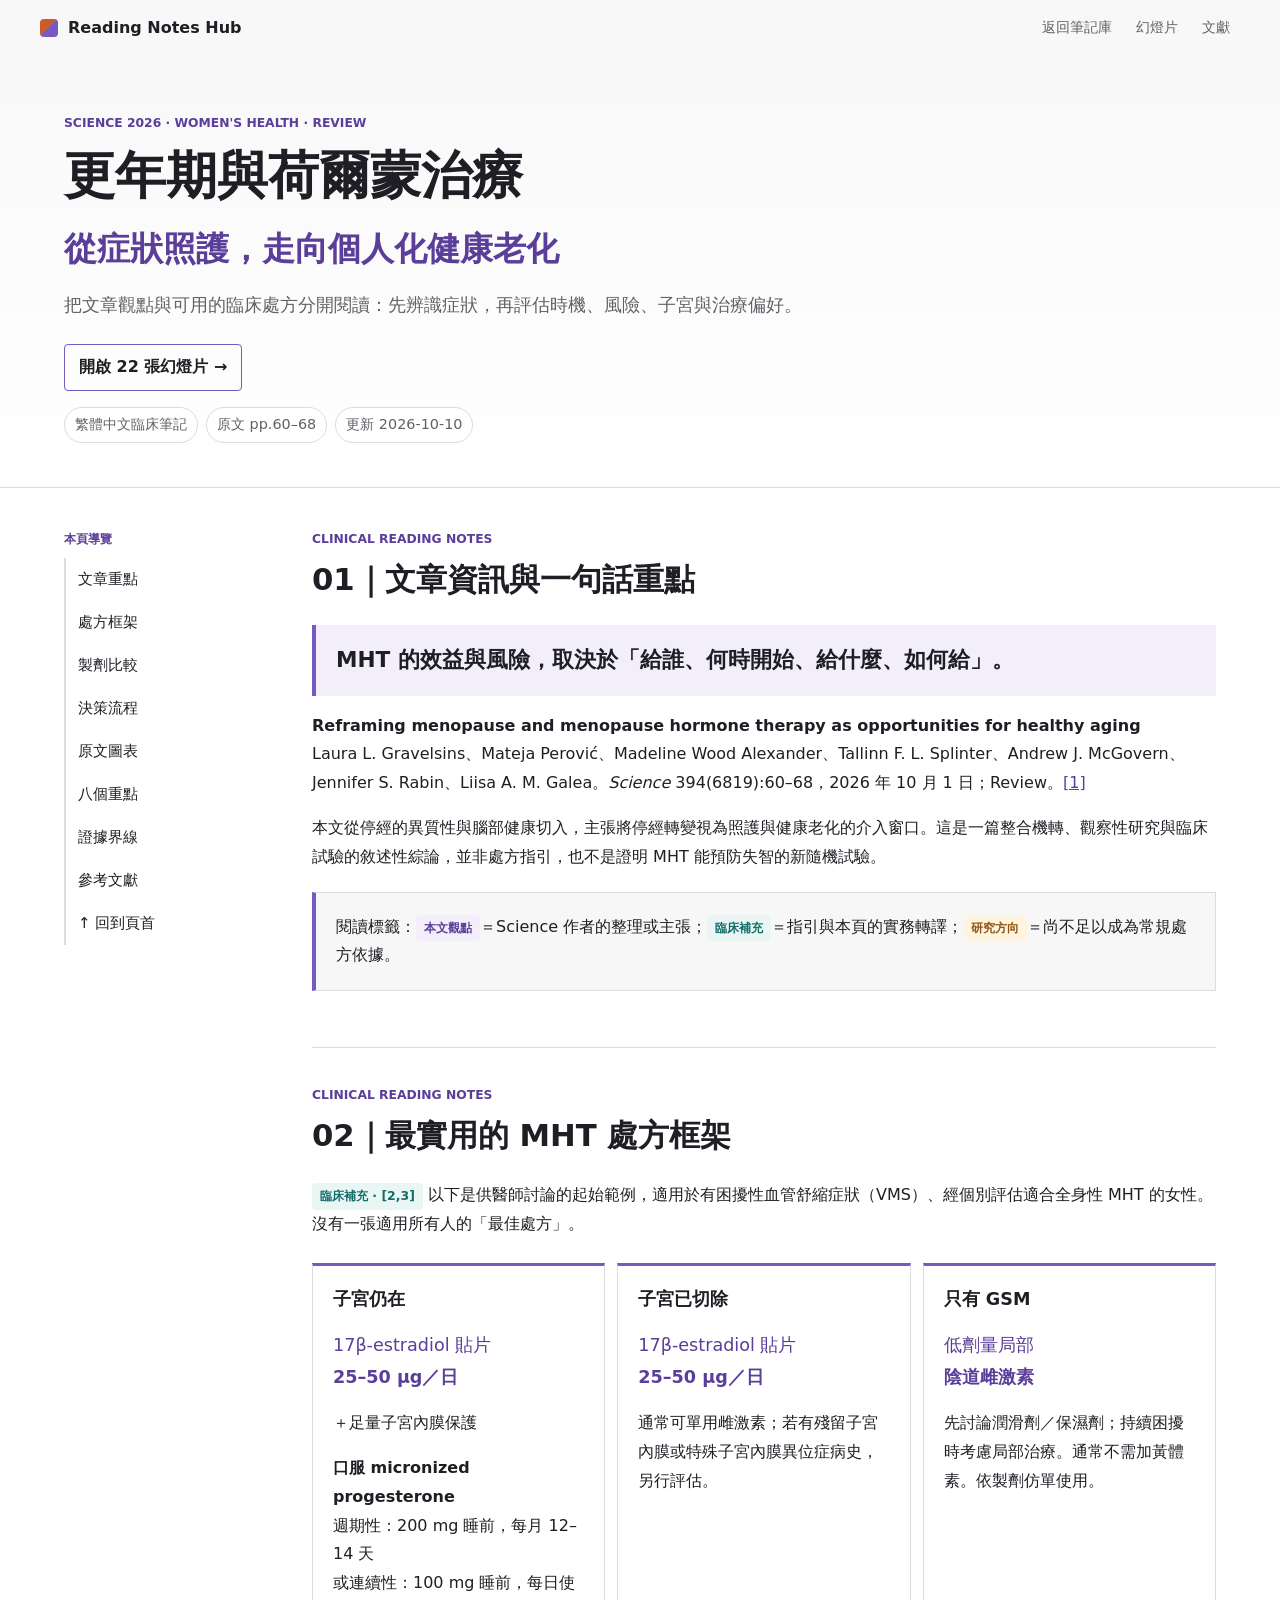
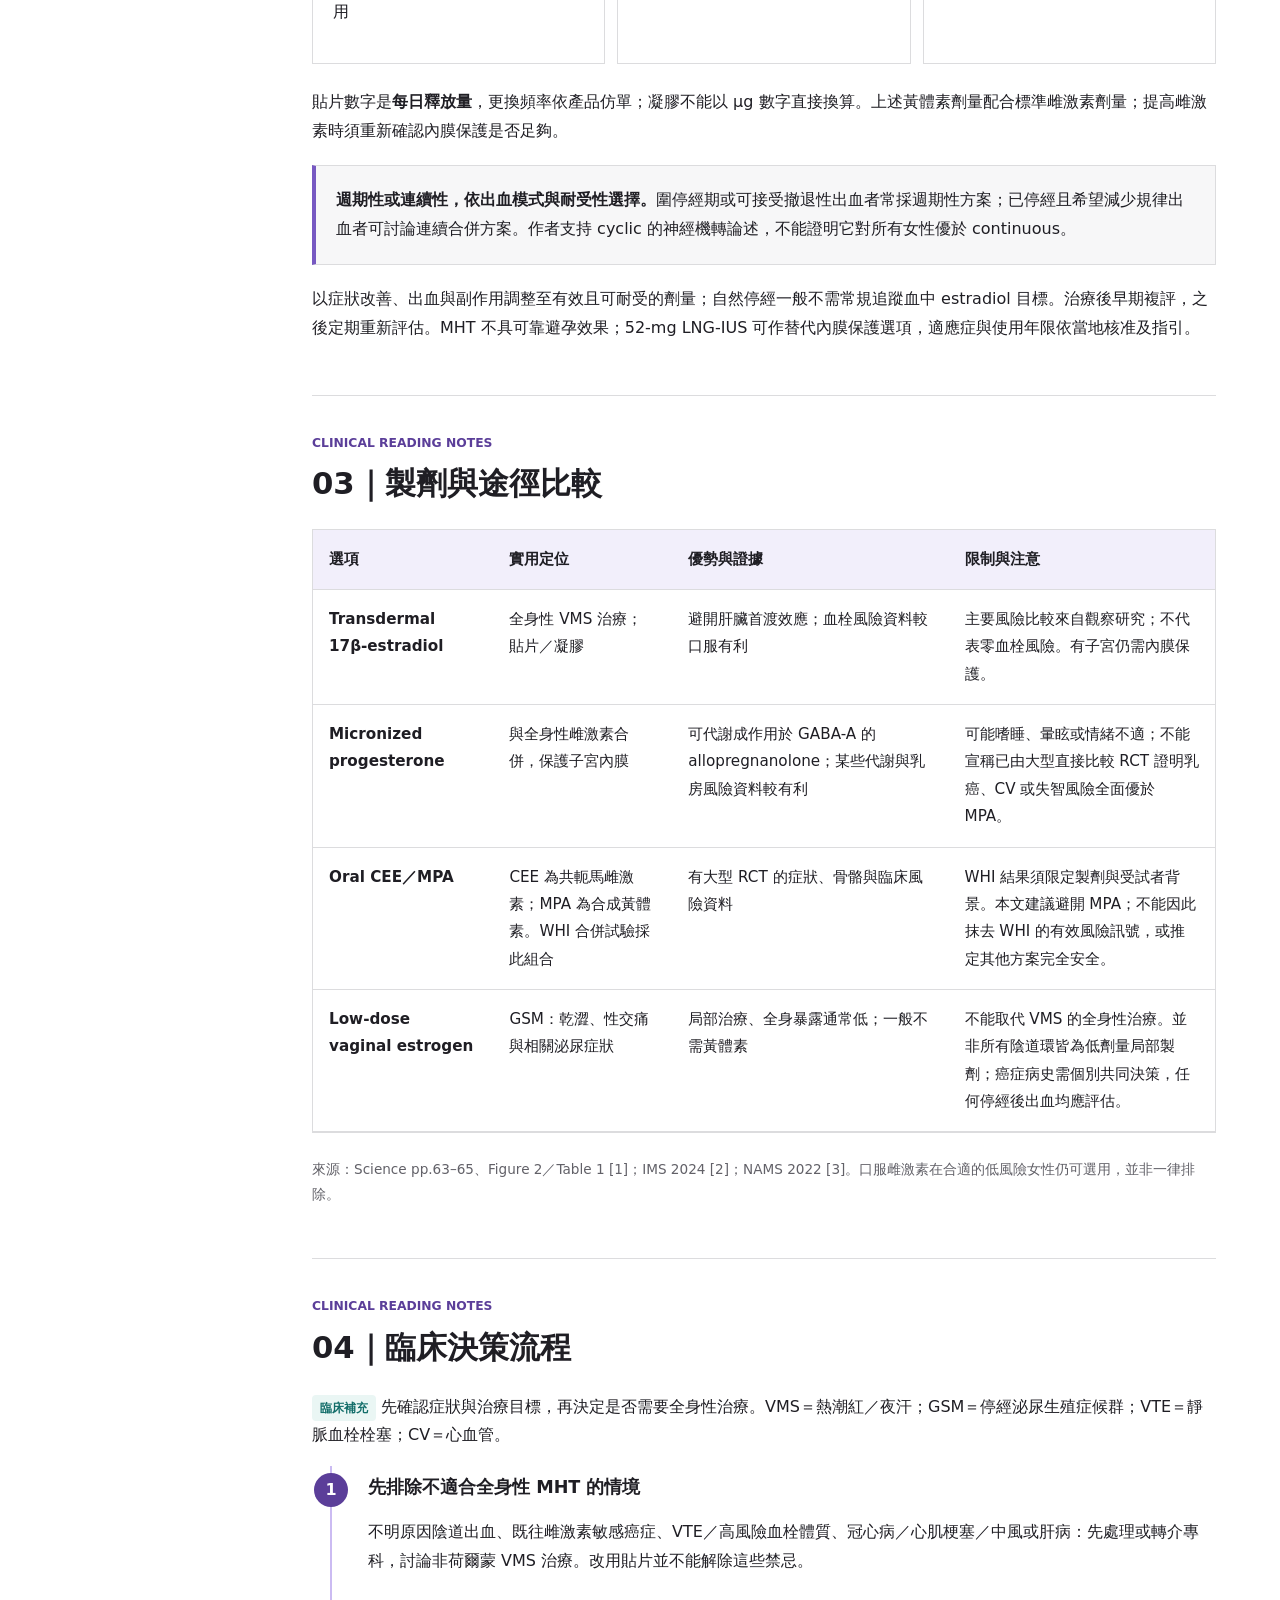
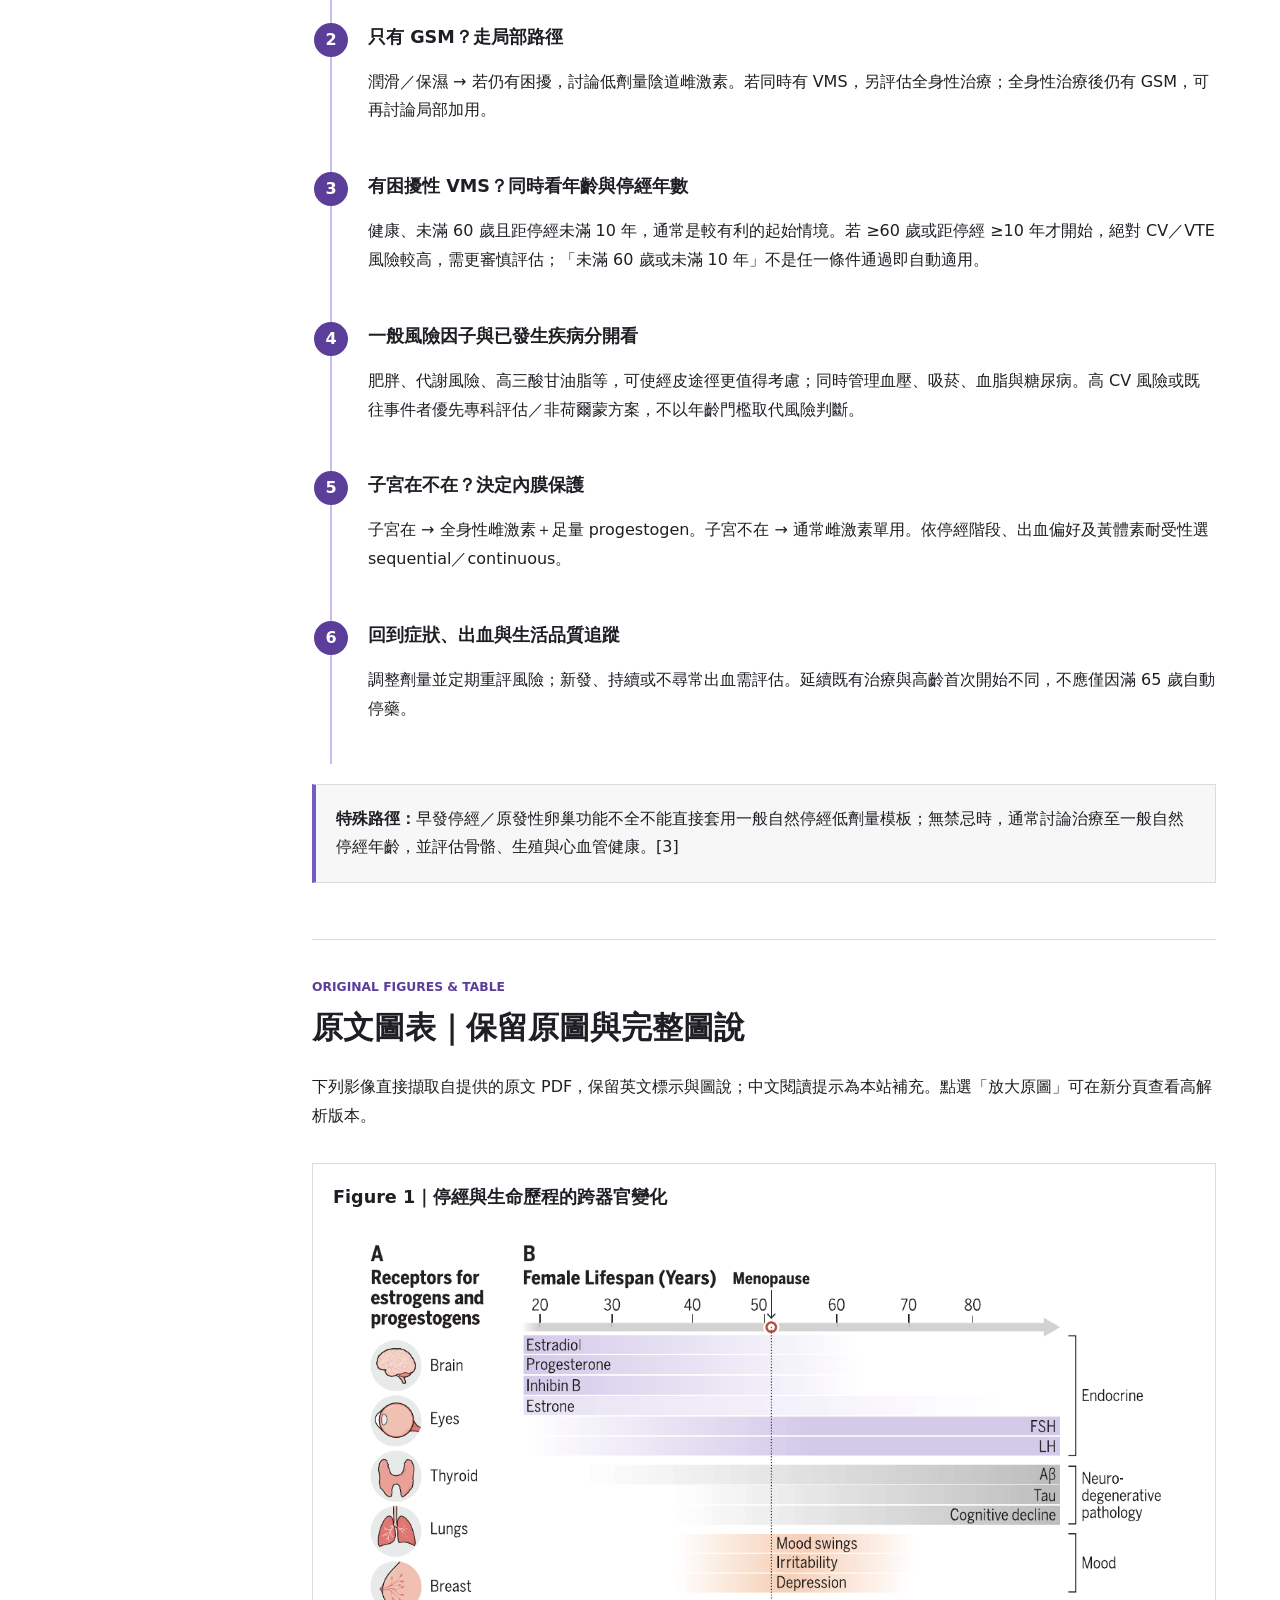
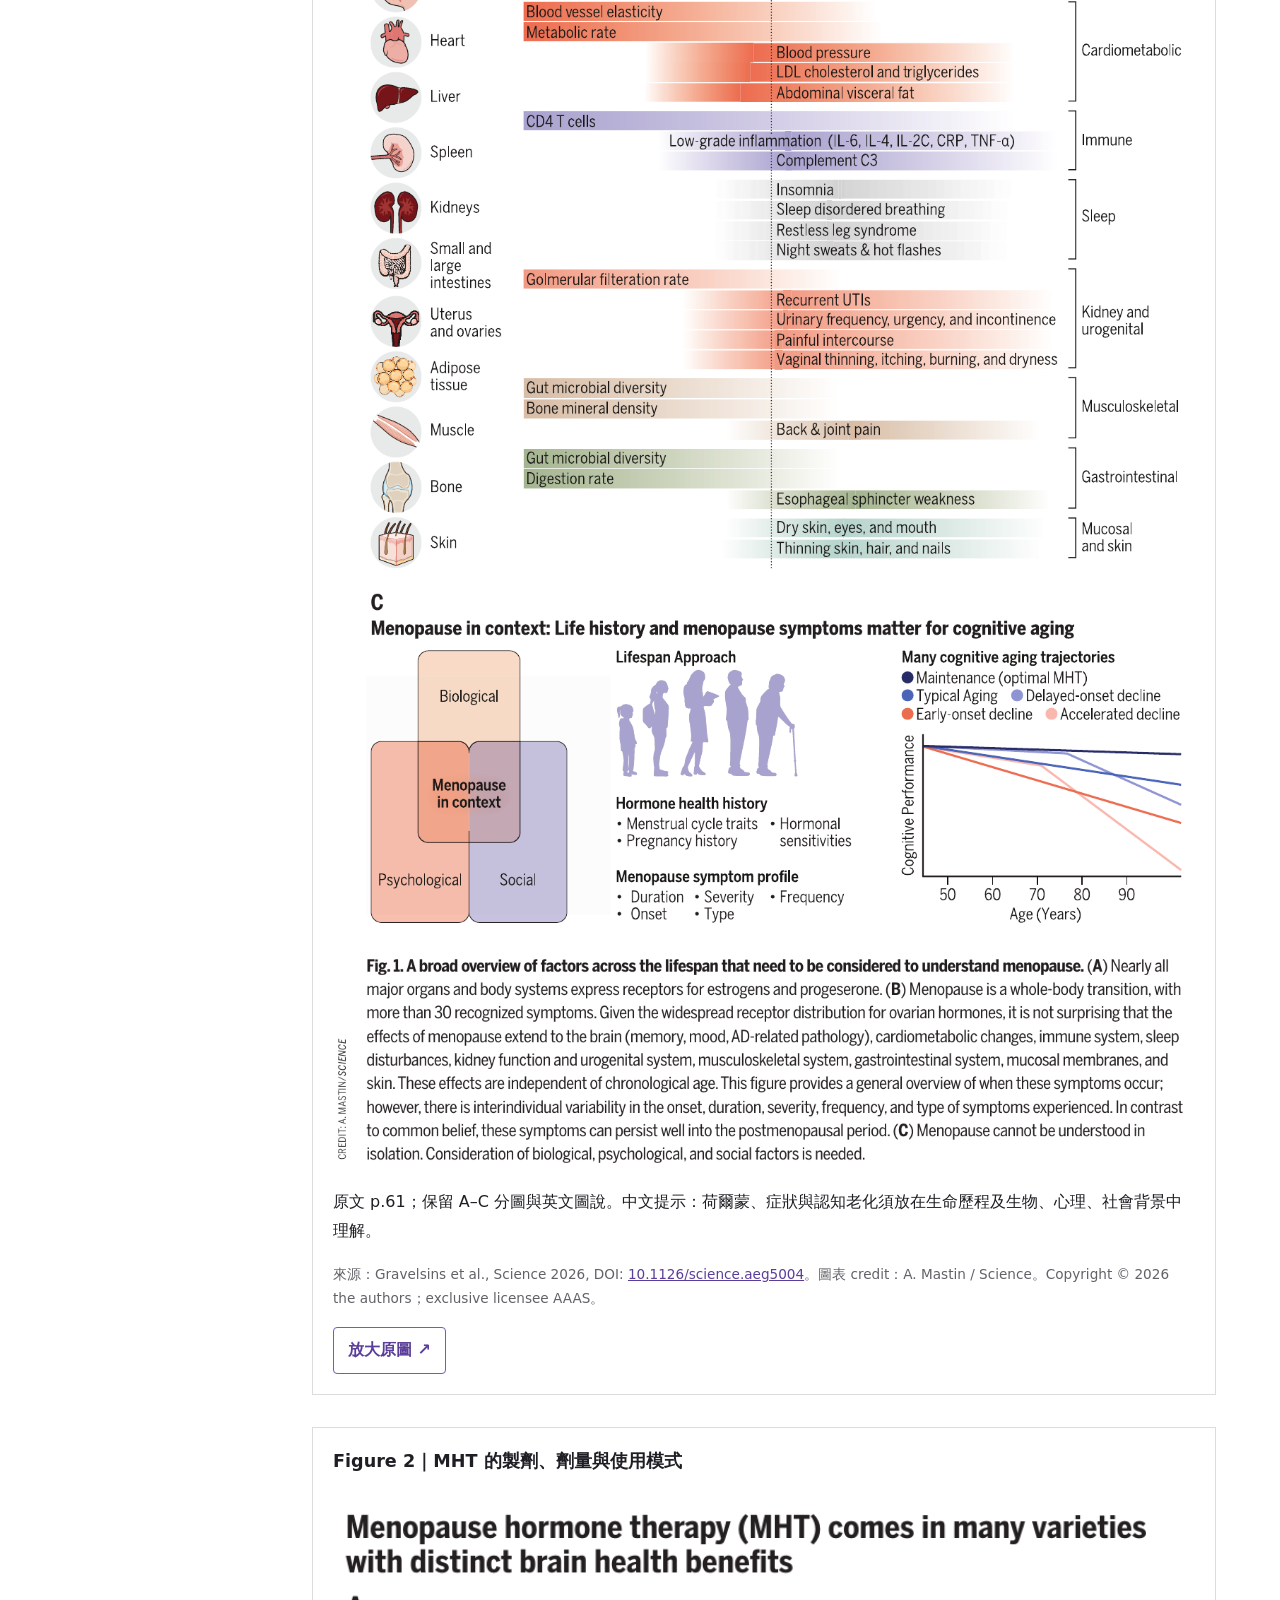
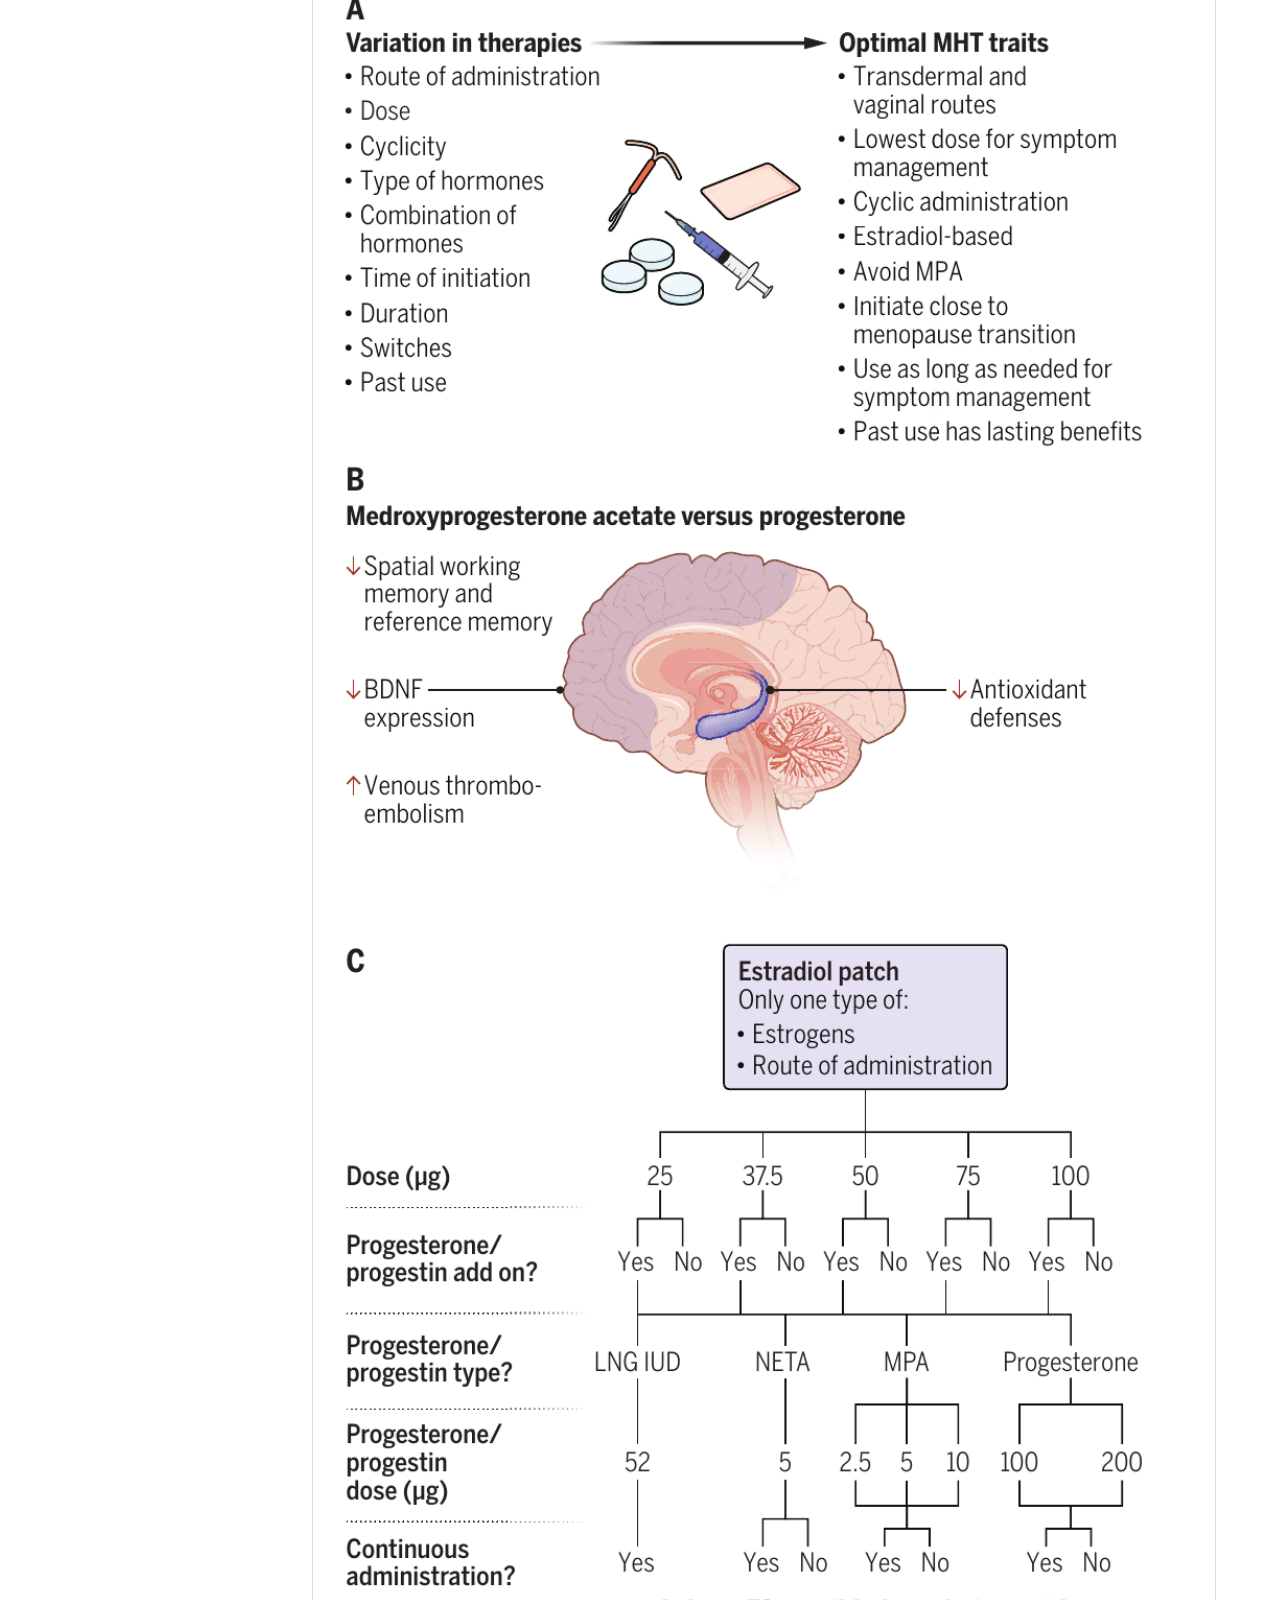
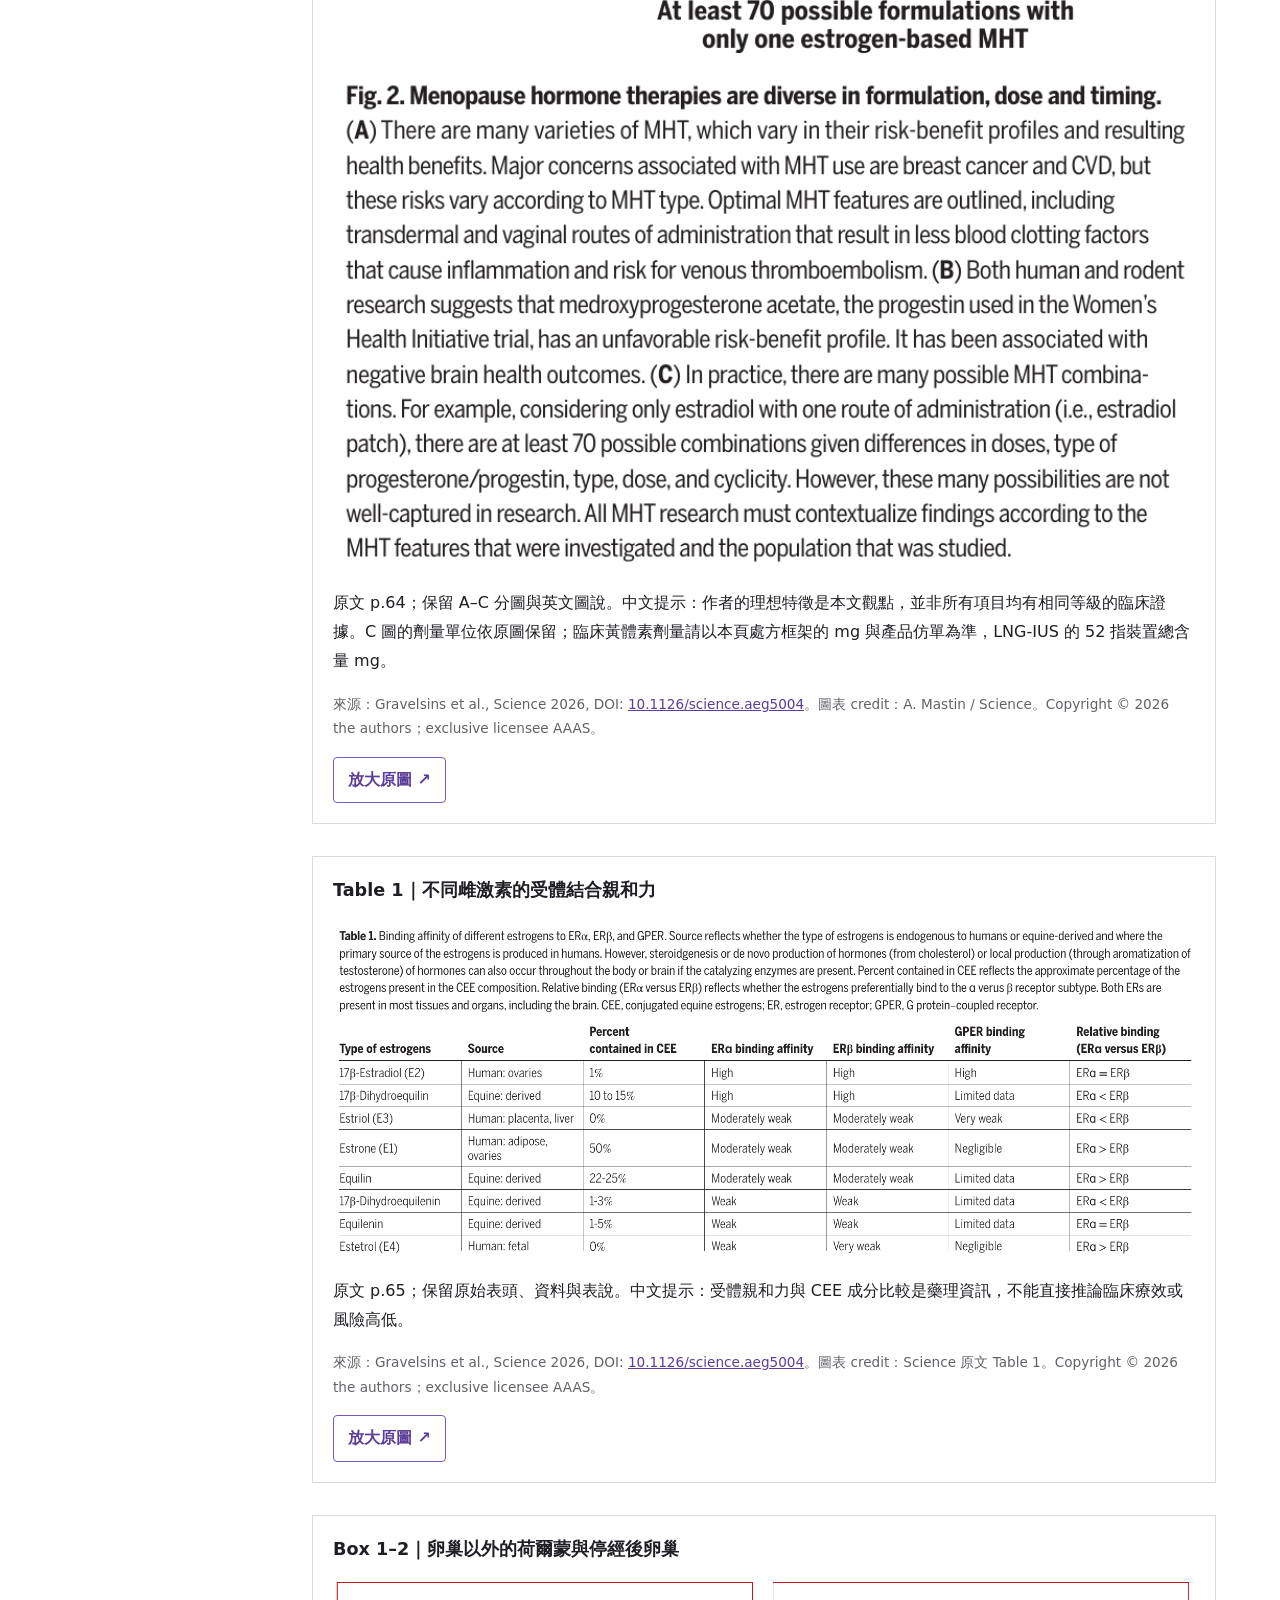
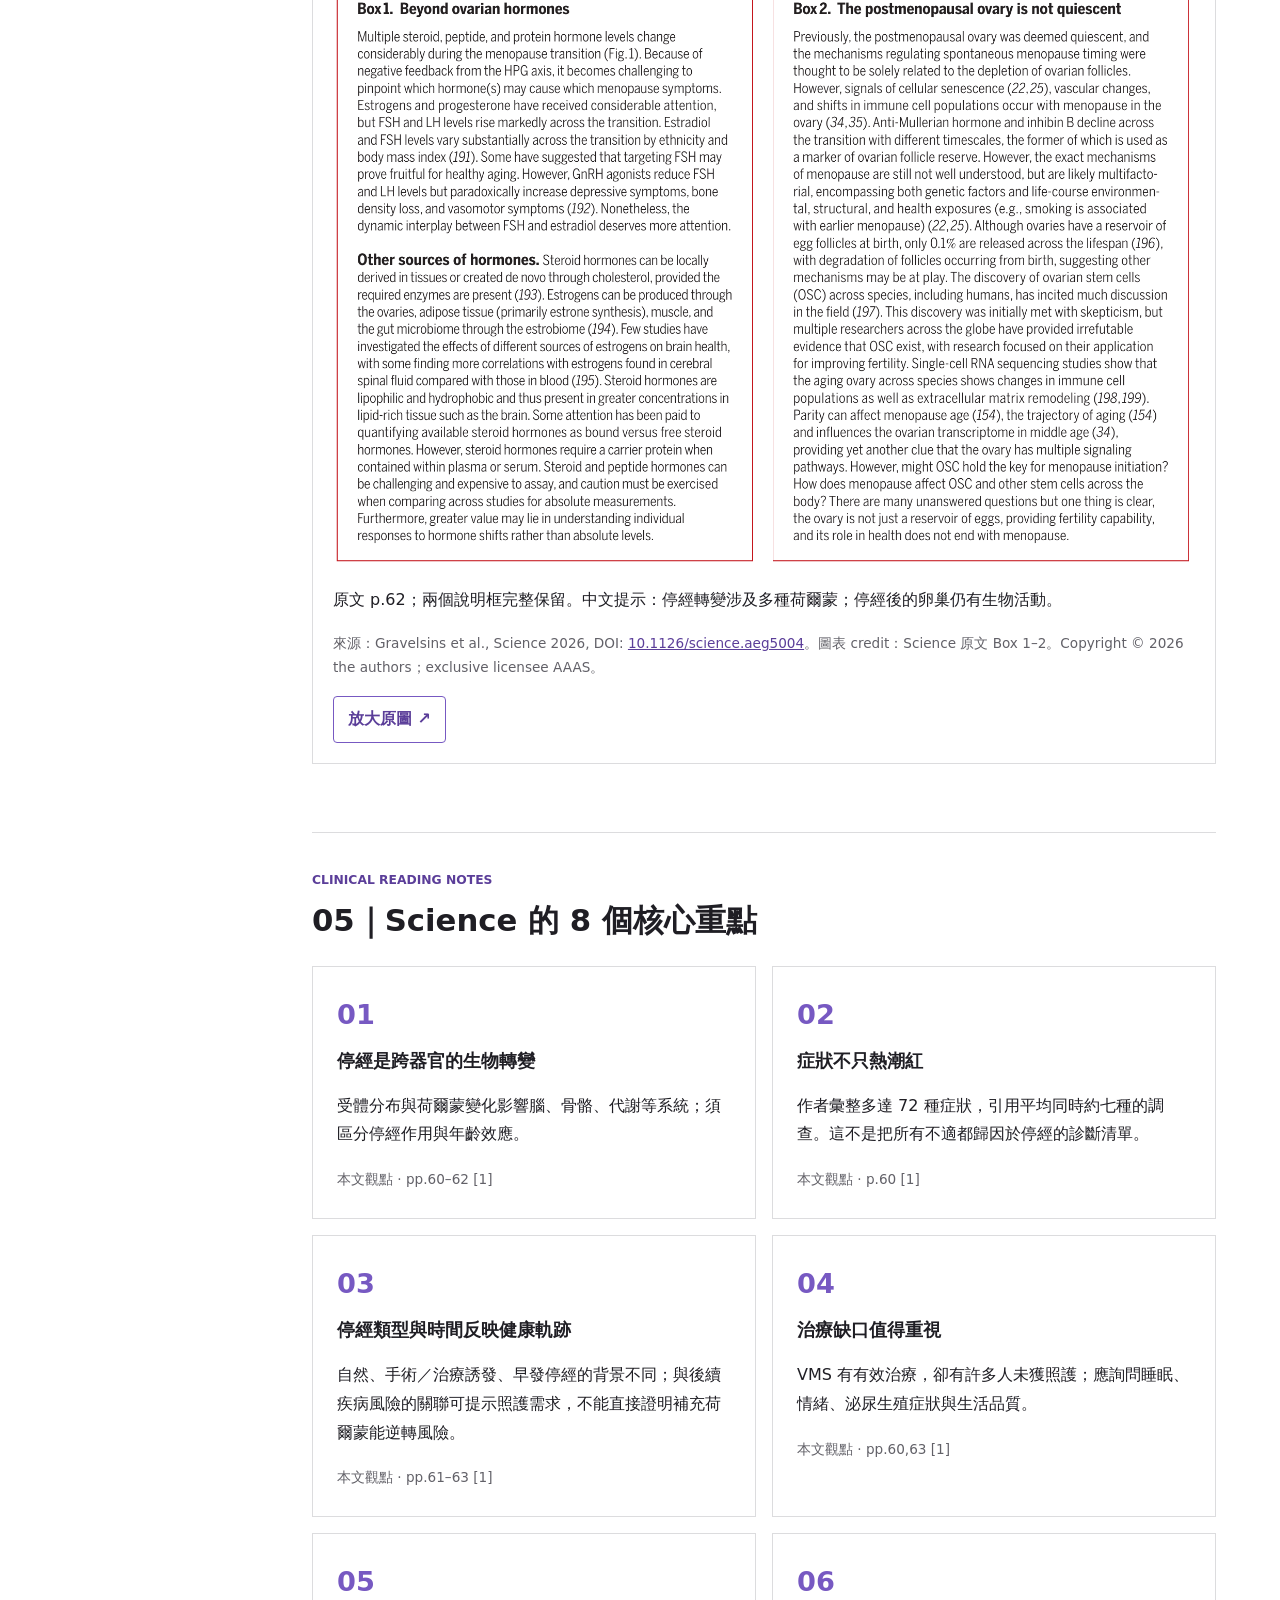
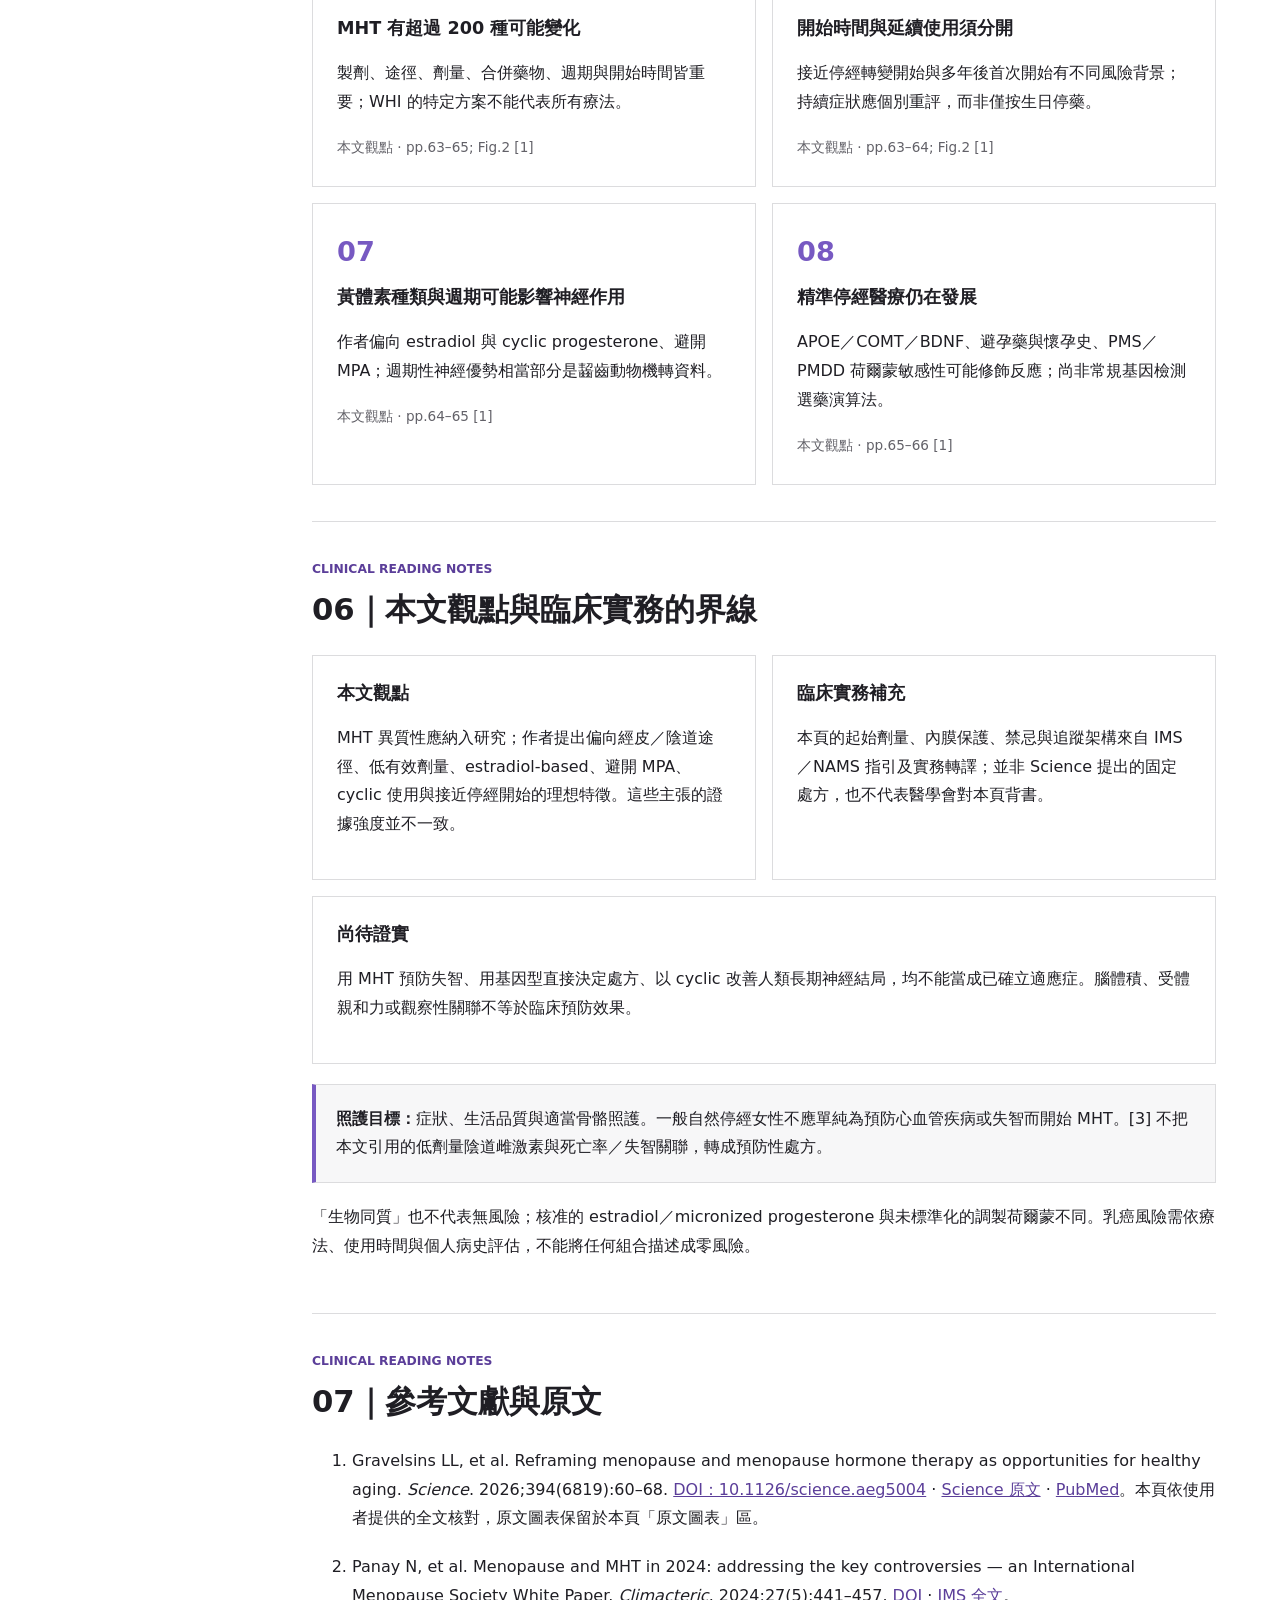
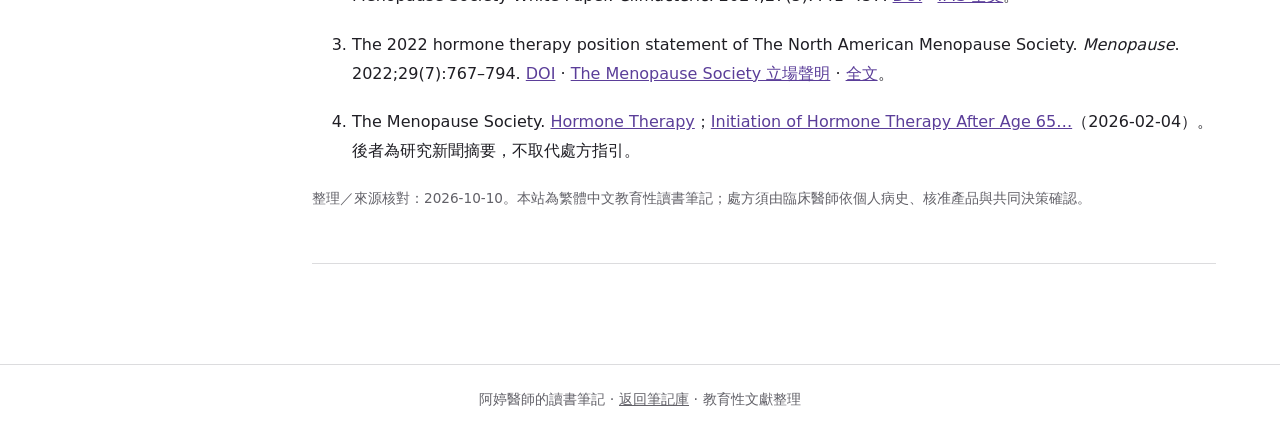
==== commit 2137abb1: "Add 22-slide menopause and MHT presentation mode" ====
--- a/articles/menopause-mht-2026/index.html
+++ b/articles/menopause-mht-2026/index.html
@@ -1 +1 @@
-<!doctype html><html lang="zh-Hant"><head><meta charset="utf-8"><meta name="viewport" content="width=device-width, initial-scale=1"><title>更年期與 MHT｜Science 2026 讀書筆記</title><meta name="description" content="Science 2026 更年期與荷爾蒙治療繁體中文筆記：處方框架、製劑比較、臨床決策與證據界線。"><link rel="stylesheet" href="../../styles.css?v=mht-20261010"><link rel="stylesheet" href="article.css?v=figures-20261010"></head><body><a class="skip" href="#content">跳至文章</a><header class="site-header" id="top"><nav class="nav" aria-label="主選單"><a class="brand" href="../../index.html">Reading Notes Hub</a><div class="nav-actions"><a href="../../index.html#library">返回筆記庫</a><a href="#references">文獻</a></div></nav><div class="article-hero"><p class="eyebrow">Science 2026 · Women's Health · Review</p><h1>更年期與荷爾蒙治療<br><span>從症狀照護，走向個人化健康老化</span></h1><p class="lede">把文章觀點與可用的臨床處方分開閱讀：先辨識症狀，再評估時機、風險、子宮與治療偏好。</p><div class="hero-metrics"><span>繁體中文臨床筆記</span><span>原文 pp.60–68</span><span>更新 2026-10-10</span></div></div></header><div class="reading-layout"><aside><nav aria-label="文章目錄"><p class="eyebrow">本頁導覽</p><a href="#overview">文章重點</a><a href="#regimen">處方框架</a><a href="#compare">製劑比較</a><a href="#decision">決策流程</a><a href="#original-figures">原文圖表</a><a href="#eight">八個重點</a><a href="#evidence">證據界線</a><a href="#references">參考文獻</a><a href="#top">↑ 回到頁首</a></nav></aside><main id="content"><section id="overview"><p class="eyebrow">Clinical reading notes</p><h2>01｜文章資訊與一句話重點</h2><p class="key">MHT 的效益與風險，取決於「給誰、何時開始、給什麼、如何給」。</p><p><strong>Reframing menopause and menopause hormone therapy as opportunities for healthy aging</strong><br>Laura L. Gravelsins、Mateja Perović、Madeline Wood Alexander、Tallinn F. L. Splinter、Andrew J. McGovern、Jennifer S. Rabin、Liisa A. M. Galea。<em>Science</em> 394(6819):60–68，2026 年 10 月 1 日；Review。<a href="#ref1">[1]</a></p><p>本文從停經的異質性與腦部健康切入，主張將停經轉變視為照護與健康老化的介入窗口。這是一篇整合機轉、觀察性研究與臨床試驗的敘述性綜論，並非處方指引，也不是證明 MHT 能預防失智的新隨機試驗。</p><div class="callout">閱讀標籤：<span class="badge">本文觀點</span>＝Science 作者的整理或主張；<span class="badge practice">臨床補充</span>＝指引與本頁的實務轉譯；<span class="badge research">研究方向</span>＝尚不足以成為常規處方依據。</div></section><section id="regimen"><p class="eyebrow">Clinical reading notes</p><h2>02｜最實用的 MHT 處方框架</h2><p><span class="badge practice">臨床補充 · [2,3]</span> 以下是供醫師討論的起始範例，適用於有困擾性血管舒縮症狀（VMS）、經個別評估適合全身性 MHT 的女性。沒有一張適用所有人的「最佳處方」。</p><div class="dose-grid"><article class="dose"><h3>子宮仍在</h3><p class="dose-main">17β-estradiol 貼片<br><strong>25–50 μg／日</strong></p><p>＋足量子宮內膜保護</p><p><strong>口服 micronized progesterone</strong><br>週期性：200 mg 睡前，每月 12–14 天<br>或連續性：100 mg 睡前，每日使用</p></article><article class="dose"><h3>子宮已切除</h3><p class="dose-main">17β-estradiol 貼片<br><strong>25–50 μg／日</strong></p><p>通常可單用雌激素；若有殘留子宮內膜或特殊子宮內膜異位症病史，另行評估。</p></article><article class="dose"><h3>只有 GSM</h3><p class="dose-main">低劑量局部<br><strong>陰道雌激素</strong></p><p>先討論潤滑劑／保濕劑；持續困擾時考慮局部治療。通常不需加黃體素。依製劑仿單使用。</p></article></div><p>貼片數字是<strong>每日釋放量</strong>，更換頻率依產品仿單；凝膠不能以 μg 數字直接換算。上述黃體素劑量配合標準雌激素劑量；提高雌激素時須重新確認內膜保護是否足夠。</p><div class="callout"><strong>週期性或連續性，依出血模式與耐受性選擇。</strong>圍停經期或可接受撤退性出血者常採週期性方案；已停經且希望減少規律出血者可討論連續合併方案。作者支持 cyclic 的神經機轉論述，不能證明它對所有女性優於 continuous。</div><p>以症狀改善、出血與副作用調整至有效且可耐受的劑量；自然停經一般不需常規追蹤血中 estradiol 目標。治療後早期複評，之後定期重新評估。MHT 不具可靠避孕效果；52-mg LNG-IUS 可作替代內膜保護選項，適應症與使用年限依當地核准及指引。</p></section><section id="compare"><p class="eyebrow">Clinical reading notes</p><h2>03｜製劑與途徑比較</h2><div class="table-wrap" role="region" aria-label="荷爾蒙製劑比較" tabindex="0"><table><thead><tr><th>選項</th><th>實用定位</th><th>優勢與證據</th><th>限制與注意</th></tr></thead><tbody><tr><th>Transdermal 17β-estradiol</th><td>全身性 VMS 治療；貼片／凝膠</td><td>避開肝臟首渡效應；血栓風險資料較口服有利</td><td>主要風險比較來自觀察研究；不代表零血栓風險。有子宮仍需內膜保護。</td></tr><tr><th>Micronized progesterone</th><td>與全身性雌激素合併，保護子宮內膜</td><td>可代謝成作用於 GABA-A 的 allopregnanolone；某些代謝與乳房風險資料較有利</td><td>可能嗜睡、暈眩或情緒不適；不能宣稱已由大型直接比較 RCT 證明乳癌、CV 或失智風險全面優於 MPA。</td></tr><tr><th>Oral CEE／MPA</th><td>CEE 為共軛馬雌激素；MPA 為合成黃體素。WHI 合併試驗採此組合</td><td>有大型 RCT 的症狀、骨骼與臨床風險資料</td><td>WHI 結果須限定製劑與受試者背景。本文建議避開 MPA；不能因此抹去 WHI 的有效風險訊號，或推定其他方案完全安全。</td></tr><tr><th>Low-dose vaginal estrogen</th><td>GSM：乾澀、性交痛與相關泌尿症狀</td><td>局部治療、全身暴露通常低；一般不需黃體素</td><td>不能取代 VMS 的全身性治療。並非所有陰道環皆為低劑量局部製劑；癌症病史需個別共同決策，任何停經後出血均應評估。</td></tr></tbody></table></div><p class="source-note">來源：Science pp.63–65、Figure 2／Table 1 [1]；IMS 2024 [2]；NAMS 2022 [3]。口服雌激素在合適的低風險女性仍可選用，並非一律排除。</p></section><section id="decision"><p class="eyebrow">Clinical reading notes</p><h2>04｜臨床決策流程</h2><p><span class="badge practice">臨床補充</span> 先確認症狀與治療目標，再決定是否需要全身性治療。VMS＝熱潮紅／夜汗；GSM＝停經泌尿生殖症候群；VTE＝靜脈血栓栓塞；CV＝心血管。</p><ol class="flow"><li><h3>先排除不適合全身性 MHT 的情境</h3><p>不明原因陰道出血、既往雌激素敏感癌症、VTE／高風險血栓體質、冠心病／心肌梗塞／中風或肝病：先處理或轉介專科，討論非荷爾蒙 VMS 治療。改用貼片並不能解除這些禁忌。</p></li><li><h3>只有 GSM？走局部路徑</h3><p>潤滑／保濕 → 若仍有困擾，討論低劑量陰道雌激素。若同時有 VMS，另評估全身性治療；全身性治療後仍有 GSM，可再討論局部加用。</p></li><li><h3>有困擾性 VMS？同時看年齡與停經年數</h3><p>健康、未滿 60 歲且距停經未滿 10 年，通常是較有利的起始情境。若 ≥60 歲或距停經 ≥10 年才開始，絕對 CV／VTE 風險較高，需更審慎評估；「未滿 60 歲或未滿 10 年」不是任一條件通過即自動適用。</p></li><li><h3>一般風險因子與已發生疾病分開看</h3><p>肥胖、代謝風險、高三酸甘油脂等，可使經皮途徑更值得考慮；同時管理血壓、吸菸、血脂與糖尿病。高 CV 風險或既往事件者優先專科評估／非荷爾蒙方案，不以年齡門檻取代風險判斷。</p></li><li><h3>子宮在不在？決定內膜保護</h3><p>子宮在 → 全身性雌激素＋足量 progestogen。子宮不在 → 通常雌激素單用。依停經階段、出血偏好及黃體素耐受性選 sequential／continuous。</p></li><li><h3>回到症狀、出血與生活品質追蹤</h3><p>調整劑量並定期重評風險；新發、持續或不尋常出血需評估。延續既有治療與高齡首次開始不同，不應僅因滿 65 歲自動停藥。</p></li></ol><div class="callout"><strong>特殊路徑：</strong>早發停經／原發性卵巢功能不全不能直接套用一般自然停經低劑量模板；無禁忌時，通常討論治療至一般自然停經年齡，並評估骨骼、生殖與心血管健康。[3]</div></section><section id="original-figures"><p class="eyebrow">Original figures &amp; table</p><h2>原文圖表｜保留原圖與完整圖說</h2><p>下列影像直接擷取自提供的原文 PDF，保留英文標示與圖說；中文閱讀提示為本站補充。點選「放大原圖」可在新分頁查看高解析版本。</p><figure class="original-figure"><h3>Figure 1｜停經與生命歷程的跨器官變化</h3><a href="assets/figure-1.png" target="_blank" rel="noopener" aria-label="放大 Figure 1｜停經與生命歷程的跨器官變化"><img src="assets/figure-1.png" alt="Figure 1｜停經與生命歷程的跨器官變化，含原文標示與完整圖說" loading="lazy"></a><figcaption><p>原文 p.61；保留 A–C 分圖與英文圖說。中文提示：荷爾蒙、症狀與認知老化須放在生命歷程及生物、心理、社會背景中理解。</p><p class="source-note">來源：Gravelsins et al., Science 2026, DOI: <a href="https://doi.org/10.1126/science.aeg5004">10.1126/science.aeg5004</a>。圖表 credit：A. Mastin / Science。Copyright © 2026 the authors；exclusive licensee AAAS。</p><a class="enlarge" href="assets/figure-1.png" target="_blank" rel="noopener">放大原圖 ↗</a></figcaption></figure><figure class="original-figure"><h3>Figure 2｜MHT 的製劑、劑量與使用模式</h3><a href="assets/figure-2.png" target="_blank" rel="noopener" aria-label="放大 Figure 2｜MHT 的製劑、劑量與使用模式"><img src="assets/figure-2.png" alt="Figure 2｜MHT 的製劑、劑量與使用模式，含原文標示與完整圖說" loading="lazy"></a><figcaption><p>原文 p.64；保留 A–C 分圖與英文圖說。中文提示：作者的理想特徵是本文觀點，並非所有項目均有相同等級的臨床證據。C 圖的劑量單位依原圖保留；臨床黃體素劑量請以本頁處方框架的 mg 與產品仿單為準，LNG-IUS 的 52 指裝置總含量 mg。</p><p class="source-note">來源：Gravelsins et al., Science 2026, DOI: <a href="https://doi.org/10.1126/science.aeg5004">10.1126/science.aeg5004</a>。圖表 credit：A. Mastin / Science。Copyright © 2026 the authors；exclusive licensee AAAS。</p><a class="enlarge" href="assets/figure-2.png" target="_blank" rel="noopener">放大原圖 ↗</a></figcaption></figure><figure class="original-figure"><h3>Table 1｜不同雌激素的受體結合親和力</h3><a href="assets/table-1.png" target="_blank" rel="noopener" aria-label="放大 Table 1｜不同雌激素的受體結合親和力"><img src="assets/table-1.png" alt="Table 1｜不同雌激素的受體結合親和力，含原文標示與完整圖說" loading="lazy"></a><figcaption><p>原文 p.65；保留原始表頭、資料與表說。中文提示：受體親和力與 CEE 成分比較是藥理資訊，不能直接推論臨床療效或風險高低。</p><p class="source-note">來源：Gravelsins et al., Science 2026, DOI: <a href="https://doi.org/10.1126/science.aeg5004">10.1126/science.aeg5004</a>。圖表 credit：Science 原文 Table 1。Copyright © 2026 the authors；exclusive licensee AAAS。</p><a class="enlarge" href="assets/table-1.png" target="_blank" rel="noopener">放大原圖 ↗</a></figcaption></figure><figure class="original-figure"><h3>Box 1–2｜卵巢以外的荷爾蒙與停經後卵巢</h3><a href="assets/boxes-1-2.png" target="_blank" rel="noopener" aria-label="放大 Box 1–2｜卵巢以外的荷爾蒙與停經後卵巢"><img src="assets/boxes-1-2.png" alt="Box 1–2｜卵巢以外的荷爾蒙與停經後卵巢，含原文標示與完整圖說" loading="lazy"></a><figcaption><p>原文 p.62；兩個說明框完整保留。中文提示：停經轉變涉及多種荷爾蒙；停經後的卵巢仍有生物活動。</p><p class="source-note">來源：Gravelsins et al., Science 2026, DOI: <a href="https://doi.org/10.1126/science.aeg5004">10.1126/science.aeg5004</a>。圖表 credit：Science 原文 Box 1–2。Copyright © 2026 the authors；exclusive licensee AAAS。</p><a class="enlarge" href="assets/boxes-1-2.png" target="_blank" rel="noopener">放大原圖 ↗</a></figcaption></figure></section><section id="eight"><p class="eyebrow">Clinical reading notes</p><h2>05｜Science 的 8 個核心重點</h2><div class="point-grid"><article><span class="point-number">01</span><h3>停經是跨器官的生物轉變</h3><p>受體分布與荷爾蒙變化影響腦、骨骼、代謝等系統；須區分停經作用與年齡效應。</p><small>本文觀點 · pp.60–62 [1]</small></article><article><span class="point-number">02</span><h3>症狀不只熱潮紅</h3><p>作者彙整多達 72 種症狀，引用平均同時約七種的調查。這不是把所有不適都歸因於停經的診斷清單。</p><small>本文觀點 · p.60 [1]</small></article><article><span class="point-number">03</span><h3>停經類型與時間反映健康軌跡</h3><p>自然、手術／治療誘發、早發停經的背景不同；與後續疾病風險的關聯可提示照護需求，不能直接證明補充荷爾蒙能逆轉風險。</p><small>本文觀點 · pp.61–63 [1]</small></article><article><span class="point-number">04</span><h3>治療缺口值得重視</h3><p>VMS 有有效治療，卻有許多人未獲照護；應詢問睡眠、情緒、泌尿生殖症狀與生活品質。</p><small>本文觀點 · pp.60,63 [1]</small></article><article><span class="point-number">05</span><h3>MHT 有超過 200 種可能變化</h3><p>製劑、途徑、劑量、合併藥物、週期與開始時間皆重要；WHI 的特定方案不能代表所有療法。</p><small>本文觀點 · pp.63–65; Fig.2 [1]</small></article><article><span class="point-number">06</span><h3>開始時間與延續使用須分開</h3><p>接近停經轉變開始與多年後首次開始有不同風險背景；持續症狀應個別重評，而非僅按生日停藥。</p><small>本文觀點 · pp.63–64; Fig.2 [1]</small></article><article><span class="point-number">07</span><h3>黃體素種類與週期可能影響神經作用</h3><p>作者偏向 estradiol 與 cyclic progesterone、避開 MPA；週期性神經優勢相當部分是齧齒動物機轉資料。</p><small>本文觀點 · pp.64–65 [1]</small></article><article><span class="point-number">08</span><h3>精準停經醫療仍在發展</h3><p>APOE／COMT／BDNF、避孕藥與懷孕史、PMS／PMDD 荷爾蒙敏感性可能修飾反應；尚非常規基因檢測選藥演算法。</p><small>本文觀點 · pp.65–66 [1]</small></article></div></section><section id="evidence"><p class="eyebrow">Clinical reading notes</p><h2>06｜本文觀點與臨床實務的界線</h2><div class="evidence-grid"><article><h3>本文觀點</h3><p>MHT 異質性應納入研究；作者提出偏向經皮／陰道途徑、低有效劑量、estradiol-based、避開 MPA、cyclic 使用與接近停經開始的理想特徵。這些主張的證據強度並不一致。</p></article><article><h3>臨床實務補充</h3><p>本頁的起始劑量、內膜保護、禁忌與追蹤架構來自 IMS／NAMS 指引及實務轉譯；並非 Science 提出的固定處方，也不代表醫學會對本頁背書。</p></article><article><h3>尚待證實</h3><p>用 MHT 預防失智、用基因型直接決定處方、以 cyclic 改善人類長期神經結局，均不能當成已確立適應症。腦體積、受體親和力或觀察性關聯不等於臨床預防效果。</p></article></div><div class="callout"><strong>照護目標：</strong>症狀、生活品質與適當骨骼照護。一般自然停經女性不應單純為預防心血管疾病或失智而開始 MHT。[3] 不把本文引用的低劑量陰道雌激素與死亡率／失智關聯，轉成預防性處方。</div><p>「生物同質」也不代表無風險；核准的 estradiol／micronized progesterone 與未標準化的調製荷爾蒙不同。乳癌風險需依療法、使用時間與個人病史評估，不能將任何組合描述成零風險。</p></section><section id="references"><p class="eyebrow">Clinical reading notes</p><h2>07｜參考文獻與原文</h2><ol class="references"><li id="ref1">Gravelsins LL, et al. Reframing menopause and menopause hormone therapy as opportunities for healthy aging. <em>Science</em>. 2026;394(6819):60–68. <a href="https://doi.org/10.1126/science.aeg5004">DOI：10.1126/science.aeg5004</a> · <a href="https://www.science.org/doi/10.1126/science.aeg5004">Science 原文</a> · <a href="https://pubmed.ncbi.nlm.nih.gov/42821696/">PubMed</a>。本頁依使用者提供的全文核對，原文圖表保留於本頁「原文圖表」區。</li><li id="ref2">Panay N, et al. Menopause and MHT in 2024: addressing the key controversies — an International Menopause Society White Paper. <em>Climacteric</em>. 2024;27(5):441–457. <a href="https://doi.org/10.1080/13697137.2024.2394950">DOI</a> · <a href="https://www.imsociety.org/wp-content/uploads/2024/09/Menopause-and-MHT-in-2024-addressing-the-key-controversies-an-International-Menopause-Society-White-Paper.pdf">IMS 全文</a>。</li><li id="ref3">The 2022 hormone therapy position statement of The North American Menopause Society. <em>Menopause</em>. 2022;29(7):767–794. <a href="https://doi.org/10.1097/GME.0000000000002028">DOI</a> · <a href="https://menopause.org/professional-resources/position-statements">The Menopause Society 立場聲明</a> · <a href="https://www.menopause.org.au/images/docs/NAMS-2022-hormone-therapy-position-statement.pdf">全文</a>。</li><li>The Menopause Society. <a href="https://menopause.org/patient-education/menopause-topics/hormone-therapy">Hormone Therapy</a>；<a href="https://menopause.org/press-releases/initiation-of-hormone-therapy-after-age-65-remains-risky-but-still-works-for-some-women">Initiation of Hormone Therapy After Age 65…</a>（2026-02-04）。後者為研究新聞摘要，不取代處方指引。</li></ol><p class="source-note">整理／來源核對：2026-10-10。本站為繁體中文教育性讀書筆記；處方須由臨床醫師依個人病史、核准產品與共同決策確認。</p></section></main></div><footer><p>阿婷醫師的讀書筆記 · <a href="../../index.html#library">返回筆記庫</a> · 教育性文獻整理</p></footer></body></html>+<!doctype html><html lang="zh-Hant"><head><meta charset="utf-8"><meta name="viewport" content="width=device-width, initial-scale=1"><title>更年期與 MHT｜Science 2026 讀書筆記</title><meta name="description" content="Science 2026 更年期與荷爾蒙治療繁體中文筆記：處方框架、製劑比較、臨床決策與證據界線。"><link rel="stylesheet" href="../../styles.css?v=mht-20261010"><link rel="stylesheet" href="article.css?v=figures-20261010"></head><body><a class="skip" href="#content">跳至文章</a><header class="site-header" id="top"><nav class="nav" aria-label="主選單"><a class="brand" href="../../index.html">Reading Notes Hub</a><div class="nav-actions"><a href="../../index.html#library">返回筆記庫</a><a href="slides.html">幻燈片</a><a href="#references">文獻</a></div></nav><div class="article-hero"><p class="eyebrow">Science 2026 · Women's Health · Review</p><h1>更年期與荷爾蒙治療<br><span>從症狀照護，走向個人化健康老化</span></h1><p class="lede">把文章觀點與可用的臨床處方分開閱讀：先辨識症狀，再評估時機、風險、子宮與治療偏好。</p><p><a class="enlarge" href="slides.html">開啟 22 張幻燈片 →</a></p><div class="hero-metrics"><span>繁體中文臨床筆記</span><span>原文 pp.60–68</span><span>更新 2026-10-10</span></div></div></header><div class="reading-layout"><aside><nav aria-label="文章目錄"><p class="eyebrow">本頁導覽</p><a href="#overview">文章重點</a><a href="#regimen">處方框架</a><a href="#compare">製劑比較</a><a href="#decision">決策流程</a><a href="#original-figures">原文圖表</a><a href="#eight">八個重點</a><a href="#evidence">證據界線</a><a href="#references">參考文獻</a><a href="#top">↑ 回到頁首</a></nav></aside><main id="content"><section id="overview"><p class="eyebrow">Clinical reading notes</p><h2>01｜文章資訊與一句話重點</h2><p class="key">MHT 的效益與風險，取決於「給誰、何時開始、給什麼、如何給」。</p><p><strong>Reframing menopause and menopause hormone therapy as opportunities for healthy aging</strong><br>Laura L. Gravelsins、Mateja Perović、Madeline Wood Alexander、Tallinn F. L. Splinter、Andrew J. McGovern、Jennifer S. Rabin、Liisa A. M. Galea。<em>Science</em> 394(6819):60–68，2026 年 10 月 1 日；Review。<a href="#ref1">[1]</a></p><p>本文從停經的異質性與腦部健康切入，主張將停經轉變視為照護與健康老化的介入窗口。這是一篇整合機轉、觀察性研究與臨床試驗的敘述性綜論，並非處方指引，也不是證明 MHT 能預防失智的新隨機試驗。</p><div class="callout">閱讀標籤：<span class="badge">本文觀點</span>＝Science 作者的整理或主張；<span class="badge practice">臨床補充</span>＝指引與本頁的實務轉譯；<span class="badge research">研究方向</span>＝尚不足以成為常規處方依據。</div></section><section id="regimen"><p class="eyebrow">Clinical reading notes</p><h2>02｜最實用的 MHT 處方框架</h2><p><span class="badge practice">臨床補充 · [2,3]</span> 以下是供醫師討論的起始範例，適用於有困擾性血管舒縮症狀（VMS）、經個別評估適合全身性 MHT 的女性。沒有一張適用所有人的「最佳處方」。</p><div class="dose-grid"><article class="dose"><h3>子宮仍在</h3><p class="dose-main">17β-estradiol 貼片<br><strong>25–50 μg／日</strong></p><p>＋足量子宮內膜保護</p><p><strong>口服 micronized progesterone</strong><br>週期性：200 mg 睡前，每月 12–14 天<br>或連續性：100 mg 睡前，每日使用</p></article><article class="dose"><h3>子宮已切除</h3><p class="dose-main">17β-estradiol 貼片<br><strong>25–50 μg／日</strong></p><p>通常可單用雌激素；若有殘留子宮內膜或特殊子宮內膜異位症病史，另行評估。</p></article><article class="dose"><h3>只有 GSM</h3><p class="dose-main">低劑量局部<br><strong>陰道雌激素</strong></p><p>先討論潤滑劑／保濕劑；持續困擾時考慮局部治療。通常不需加黃體素。依製劑仿單使用。</p></article></div><p>貼片數字是<strong>每日釋放量</strong>，更換頻率依產品仿單；凝膠不能以 μg 數字直接換算。上述黃體素劑量配合標準雌激素劑量；提高雌激素時須重新確認內膜保護是否足夠。</p><div class="callout"><strong>週期性或連續性，依出血模式與耐受性選擇。</strong>圍停經期或可接受撤退性出血者常採週期性方案；已停經且希望減少規律出血者可討論連續合併方案。作者支持 cyclic 的神經機轉論述，不能證明它對所有女性優於 continuous。</div><p>以症狀改善、出血與副作用調整至有效且可耐受的劑量；自然停經一般不需常規追蹤血中 estradiol 目標。治療後早期複評，之後定期重新評估。MHT 不具可靠避孕效果；52-mg LNG-IUS 可作替代內膜保護選項，適應症與使用年限依當地核准及指引。</p></section><section id="compare"><p class="eyebrow">Clinical reading notes</p><h2>03｜製劑與途徑比較</h2><div class="table-wrap" role="region" aria-label="荷爾蒙製劑比較" tabindex="0"><table><thead><tr><th>選項</th><th>實用定位</th><th>優勢與證據</th><th>限制與注意</th></tr></thead><tbody><tr><th>Transdermal 17β-estradiol</th><td>全身性 VMS 治療；貼片／凝膠</td><td>避開肝臟首渡效應；血栓風險資料較口服有利</td><td>主要風險比較來自觀察研究；不代表零血栓風險。有子宮仍需內膜保護。</td></tr><tr><th>Micronized progesterone</th><td>與全身性雌激素合併，保護子宮內膜</td><td>可代謝成作用於 GABA-A 的 allopregnanolone；某些代謝與乳房風險資料較有利</td><td>可能嗜睡、暈眩或情緒不適；不能宣稱已由大型直接比較 RCT 證明乳癌、CV 或失智風險全面優於 MPA。</td></tr><tr><th>Oral CEE／MPA</th><td>CEE 為共軛馬雌激素；MPA 為合成黃體素。WHI 合併試驗採此組合</td><td>有大型 RCT 的症狀、骨骼與臨床風險資料</td><td>WHI 結果須限定製劑與受試者背景。本文建議避開 MPA；不能因此抹去 WHI 的有效風險訊號，或推定其他方案完全安全。</td></tr><tr><th>Low-dose vaginal estrogen</th><td>GSM：乾澀、性交痛與相關泌尿症狀</td><td>局部治療、全身暴露通常低；一般不需黃體素</td><td>不能取代 VMS 的全身性治療。並非所有陰道環皆為低劑量局部製劑；癌症病史需個別共同決策，任何停經後出血均應評估。</td></tr></tbody></table></div><p class="source-note">來源：Science pp.63–65、Figure 2／Table 1 [1]；IMS 2024 [2]；NAMS 2022 [3]。口服雌激素在合適的低風險女性仍可選用，並非一律排除。</p></section><section id="decision"><p class="eyebrow">Clinical reading notes</p><h2>04｜臨床決策流程</h2><p><span class="badge practice">臨床補充</span> 先確認症狀與治療目標，再決定是否需要全身性治療。VMS＝熱潮紅／夜汗；GSM＝停經泌尿生殖症候群；VTE＝靜脈血栓栓塞；CV＝心血管。</p><ol class="flow"><li><h3>先排除不適合全身性 MHT 的情境</h3><p>不明原因陰道出血、既往雌激素敏感癌症、VTE／高風險血栓體質、冠心病／心肌梗塞／中風或肝病：先處理或轉介專科，討論非荷爾蒙 VMS 治療。改用貼片並不能解除這些禁忌。</p></li><li><h3>只有 GSM？走局部路徑</h3><p>潤滑／保濕 → 若仍有困擾，討論低劑量陰道雌激素。若同時有 VMS，另評估全身性治療；全身性治療後仍有 GSM，可再討論局部加用。</p></li><li><h3>有困擾性 VMS？同時看年齡與停經年數</h3><p>健康、未滿 60 歲且距停經未滿 10 年，通常是較有利的起始情境。若 ≥60 歲或距停經 ≥10 年才開始，絕對 CV／VTE 風險較高，需更審慎評估；「未滿 60 歲或未滿 10 年」不是任一條件通過即自動適用。</p></li><li><h3>一般風險因子與已發生疾病分開看</h3><p>肥胖、代謝風險、高三酸甘油脂等，可使經皮途徑更值得考慮；同時管理血壓、吸菸、血脂與糖尿病。高 CV 風險或既往事件者優先專科評估／非荷爾蒙方案，不以年齡門檻取代風險判斷。</p></li><li><h3>子宮在不在？決定內膜保護</h3><p>子宮在 → 全身性雌激素＋足量 progestogen。子宮不在 → 通常雌激素單用。依停經階段、出血偏好及黃體素耐受性選 sequential／continuous。</p></li><li><h3>回到症狀、出血與生活品質追蹤</h3><p>調整劑量並定期重評風險；新發、持續或不尋常出血需評估。延續既有治療與高齡首次開始不同，不應僅因滿 65 歲自動停藥。</p></li></ol><div class="callout"><strong>特殊路徑：</strong>早發停經／原發性卵巢功能不全不能直接套用一般自然停經低劑量模板；無禁忌時，通常討論治療至一般自然停經年齡，並評估骨骼、生殖與心血管健康。[3]</div></section><section id="original-figures"><p class="eyebrow">Original figures &amp; table</p><h2>原文圖表｜保留原圖與完整圖說</h2><p>下列影像直接擷取自提供的原文 PDF，保留英文標示與圖說；中文閱讀提示為本站補充。點選「放大原圖」可在新分頁查看高解析版本。</p><figure class="original-figure"><h3>Figure 1｜停經與生命歷程的跨器官變化</h3><a href="assets/figure-1.png" target="_blank" rel="noopener" aria-label="放大 Figure 1｜停經與生命歷程的跨器官變化"><img src="assets/figure-1.png" alt="Figure 1｜停經與生命歷程的跨器官變化，含原文標示與完整圖說" loading="lazy"></a><figcaption><p>原文 p.61；保留 A–C 分圖與英文圖說。中文提示：荷爾蒙、症狀與認知老化須放在生命歷程及生物、心理、社會背景中理解。</p><p class="source-note">來源：Gravelsins et al., Science 2026, DOI: <a href="https://doi.org/10.1126/science.aeg5004">10.1126/science.aeg5004</a>。圖表 credit：A. Mastin / Science。Copyright © 2026 the authors；exclusive licensee AAAS。</p><a class="enlarge" href="assets/figure-1.png" target="_blank" rel="noopener">放大原圖 ↗</a></figcaption></figure><figure class="original-figure"><h3>Figure 2｜MHT 的製劑、劑量與使用模式</h3><a href="assets/figure-2.png" target="_blank" rel="noopener" aria-label="放大 Figure 2｜MHT 的製劑、劑量與使用模式"><img src="assets/figure-2.png" alt="Figure 2｜MHT 的製劑、劑量與使用模式，含原文標示與完整圖說" loading="lazy"></a><figcaption><p>原文 p.64；保留 A–C 分圖與英文圖說。中文提示：作者的理想特徵是本文觀點，並非所有項目均有相同等級的臨床證據。C 圖的劑量單位依原圖保留；臨床黃體素劑量請以本頁處方框架的 mg 與產品仿單為準，LNG-IUS 的 52 指裝置總含量 mg。</p><p class="source-note">來源：Gravelsins et al., Science 2026, DOI: <a href="https://doi.org/10.1126/science.aeg5004">10.1126/science.aeg5004</a>。圖表 credit：A. Mastin / Science。Copyright © 2026 the authors；exclusive licensee AAAS。</p><a class="enlarge" href="assets/figure-2.png" target="_blank" rel="noopener">放大原圖 ↗</a></figcaption></figure><figure class="original-figure"><h3>Table 1｜不同雌激素的受體結合親和力</h3><a href="assets/table-1.png" target="_blank" rel="noopener" aria-label="放大 Table 1｜不同雌激素的受體結合親和力"><img src="assets/table-1.png" alt="Table 1｜不同雌激素的受體結合親和力，含原文標示與完整圖說" loading="lazy"></a><figcaption><p>原文 p.65；保留原始表頭、資料與表說。中文提示：受體親和力與 CEE 成分比較是藥理資訊，不能直接推論臨床療效或風險高低。</p><p class="source-note">來源：Gravelsins et al., Science 2026, DOI: <a href="https://doi.org/10.1126/science.aeg5004">10.1126/science.aeg5004</a>。圖表 credit：Science 原文 Table 1。Copyright © 2026 the authors；exclusive licensee AAAS。</p><a class="enlarge" href="assets/table-1.png" target="_blank" rel="noopener">放大原圖 ↗</a></figcaption></figure><figure class="original-figure"><h3>Box 1–2｜卵巢以外的荷爾蒙與停經後卵巢</h3><a href="assets/boxes-1-2.png" target="_blank" rel="noopener" aria-label="放大 Box 1–2｜卵巢以外的荷爾蒙與停經後卵巢"><img src="assets/boxes-1-2.png" alt="Box 1–2｜卵巢以外的荷爾蒙與停經後卵巢，含原文標示與完整圖說" loading="lazy"></a><figcaption><p>原文 p.62；兩個說明框完整保留。中文提示：停經轉變涉及多種荷爾蒙；停經後的卵巢仍有生物活動。</p><p class="source-note">來源：Gravelsins et al., Science 2026, DOI: <a href="https://doi.org/10.1126/science.aeg5004">10.1126/science.aeg5004</a>。圖表 credit：Science 原文 Box 1–2。Copyright © 2026 the authors；exclusive licensee AAAS。</p><a class="enlarge" href="assets/boxes-1-2.png" target="_blank" rel="noopener">放大原圖 ↗</a></figcaption></figure></section><section id="eight"><p class="eyebrow">Clinical reading notes</p><h2>05｜Science 的 8 個核心重點</h2><div class="point-grid"><article><span class="point-number">01</span><h3>停經是跨器官的生物轉變</h3><p>受體分布與荷爾蒙變化影響腦、骨骼、代謝等系統；須區分停經作用與年齡效應。</p><small>本文觀點 · pp.60–62 [1]</small></article><article><span class="point-number">02</span><h3>症狀不只熱潮紅</h3><p>作者彙整多達 72 種症狀，引用平均同時約七種的調查。這不是把所有不適都歸因於停經的診斷清單。</p><small>本文觀點 · p.60 [1]</small></article><article><span class="point-number">03</span><h3>停經類型與時間反映健康軌跡</h3><p>自然、手術／治療誘發、早發停經的背景不同；與後續疾病風險的關聯可提示照護需求，不能直接證明補充荷爾蒙能逆轉風險。</p><small>本文觀點 · pp.61–63 [1]</small></article><article><span class="point-number">04</span><h3>治療缺口值得重視</h3><p>VMS 有有效治療，卻有許多人未獲照護；應詢問睡眠、情緒、泌尿生殖症狀與生活品質。</p><small>本文觀點 · pp.60,63 [1]</small></article><article><span class="point-number">05</span><h3>MHT 有超過 200 種可能變化</h3><p>製劑、途徑、劑量、合併藥物、週期與開始時間皆重要；WHI 的特定方案不能代表所有療法。</p><small>本文觀點 · pp.63–65; Fig.2 [1]</small></article><article><span class="point-number">06</span><h3>開始時間與延續使用須分開</h3><p>接近停經轉變開始與多年後首次開始有不同風險背景；持續症狀應個別重評，而非僅按生日停藥。</p><small>本文觀點 · pp.63–64; Fig.2 [1]</small></article><article><span class="point-number">07</span><h3>黃體素種類與週期可能影響神經作用</h3><p>作者偏向 estradiol 與 cyclic progesterone、避開 MPA；週期性神經優勢相當部分是齧齒動物機轉資料。</p><small>本文觀點 · pp.64–65 [1]</small></article><article><span class="point-number">08</span><h3>精準停經醫療仍在發展</h3><p>APOE／COMT／BDNF、避孕藥與懷孕史、PMS／PMDD 荷爾蒙敏感性可能修飾反應；尚非常規基因檢測選藥演算法。</p><small>本文觀點 · pp.65–66 [1]</small></article></div></section><section id="evidence"><p class="eyebrow">Clinical reading notes</p><h2>06｜本文觀點與臨床實務的界線</h2><div class="evidence-grid"><article><h3>本文觀點</h3><p>MHT 異質性應納入研究；作者提出偏向經皮／陰道途徑、低有效劑量、estradiol-based、避開 MPA、cyclic 使用與接近停經開始的理想特徵。這些主張的證據強度並不一致。</p></article><article><h3>臨床實務補充</h3><p>本頁的起始劑量、內膜保護、禁忌與追蹤架構來自 IMS／NAMS 指引及實務轉譯；並非 Science 提出的固定處方，也不代表醫學會對本頁背書。</p></article><article><h3>尚待證實</h3><p>用 MHT 預防失智、用基因型直接決定處方、以 cyclic 改善人類長期神經結局，均不能當成已確立適應症。腦體積、受體親和力或觀察性關聯不等於臨床預防效果。</p></article></div><div class="callout"><strong>照護目標：</strong>症狀、生活品質與適當骨骼照護。一般自然停經女性不應單純為預防心血管疾病或失智而開始 MHT。[3] 不把本文引用的低劑量陰道雌激素與死亡率／失智關聯，轉成預防性處方。</div><p>「生物同質」也不代表無風險；核准的 estradiol／micronized progesterone 與未標準化的調製荷爾蒙不同。乳癌風險需依療法、使用時間與個人病史評估，不能將任何組合描述成零風險。</p></section><section id="references"><p class="eyebrow">Clinical reading notes</p><h2>07｜參考文獻與原文</h2><ol class="references"><li id="ref1">Gravelsins LL, et al. Reframing menopause and menopause hormone therapy as opportunities for healthy aging. <em>Science</em>. 2026;394(6819):60–68. <a href="https://doi.org/10.1126/science.aeg5004">DOI：10.1126/science.aeg5004</a> · <a href="https://www.science.org/doi/10.1126/science.aeg5004">Science 原文</a> · <a href="https://pubmed.ncbi.nlm.nih.gov/42821696/">PubMed</a>。本頁依使用者提供的全文核對，原文圖表保留於本頁「原文圖表」區。</li><li id="ref2">Panay N, et al. Menopause and MHT in 2024: addressing the key controversies — an International Menopause Society White Paper. <em>Climacteric</em>. 2024;27(5):441–457. <a href="https://doi.org/10.1080/13697137.2024.2394950">DOI</a> · <a href="https://www.imsociety.org/wp-content/uploads/2024/09/Menopause-and-MHT-in-2024-addressing-the-key-controversies-an-International-Menopause-Society-White-Paper.pdf">IMS 全文</a>。</li><li id="ref3">The 2022 hormone therapy position statement of The North American Menopause Society. <em>Menopause</em>. 2022;29(7):767–794. <a href="https://doi.org/10.1097/GME.0000000000002028">DOI</a> · <a href="https://menopause.org/professional-resources/position-statements">The Menopause Society 立場聲明</a> · <a href="https://www.menopause.org.au/images/docs/NAMS-2022-hormone-therapy-position-statement.pdf">全文</a>。</li><li>The Menopause Society. <a href="https://menopause.org/patient-education/menopause-topics/hormone-therapy">Hormone Therapy</a>；<a href="https://menopause.org/press-releases/initiation-of-hormone-therapy-after-age-65-remains-risky-but-still-works-for-some-women">Initiation of Hormone Therapy After Age 65…</a>（2026-02-04）。後者為研究新聞摘要，不取代處方指引。</li></ol><p class="source-note">整理／來源核對：2026-10-10。本站為繁體中文教育性讀書筆記；處方須由臨床醫師依個人病史、核准產品與共同決策確認。</p></section></main></div><footer><p>阿婷醫師的讀書筆記 · <a href="../../index.html#library">返回筆記庫</a> · 教育性文獻整理</p></footer></body></html>
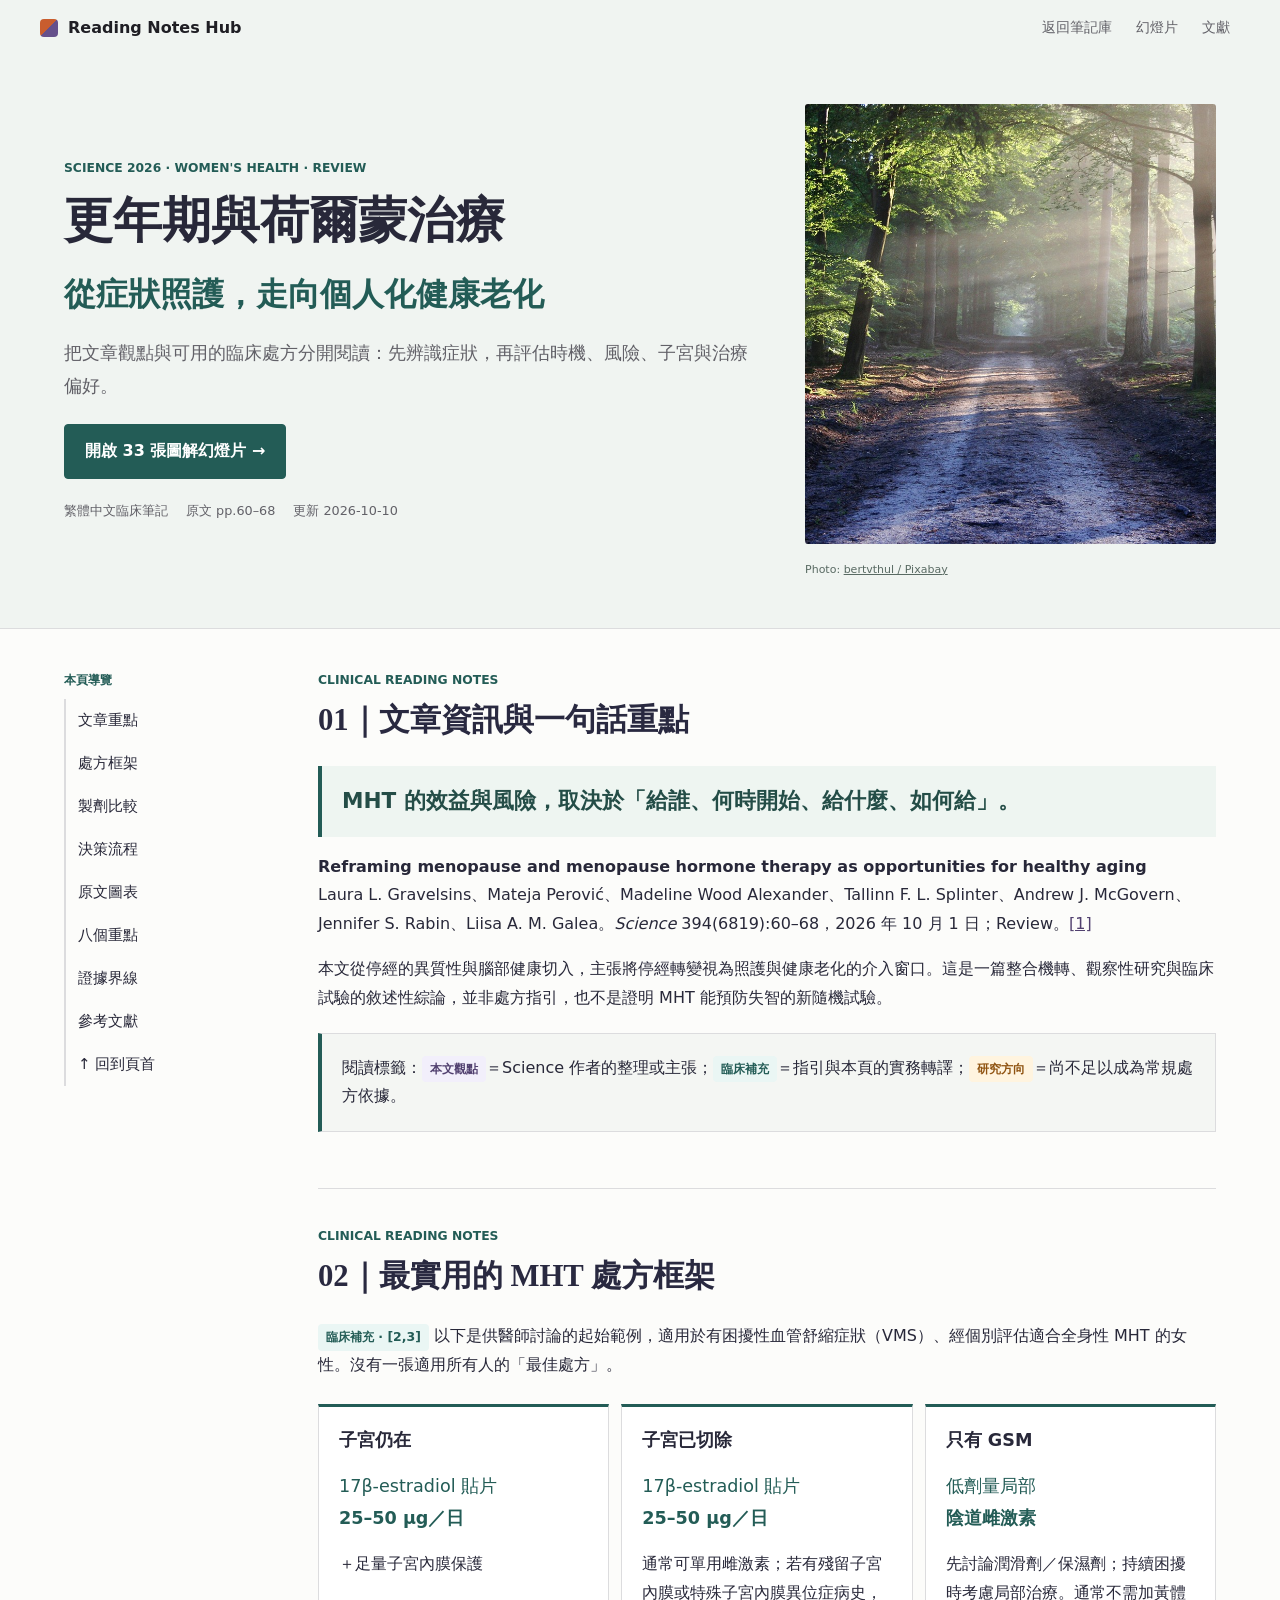
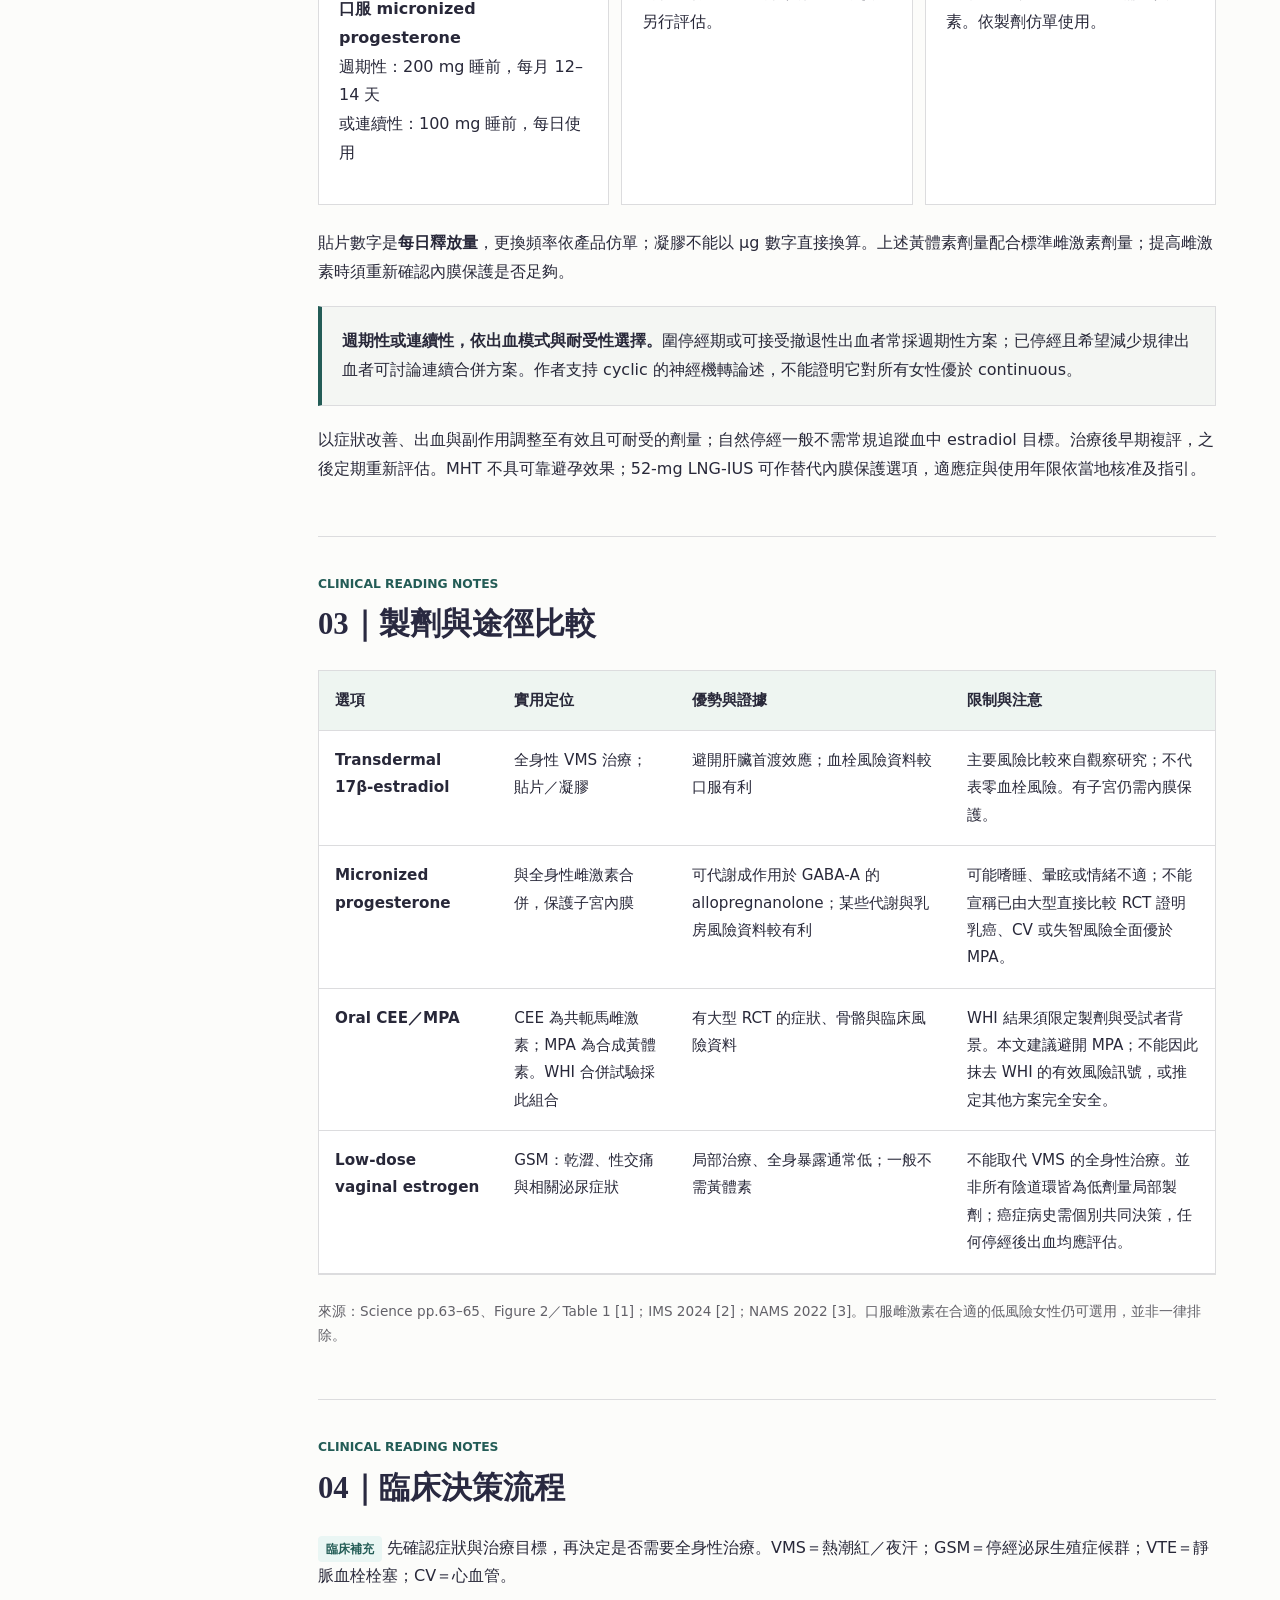
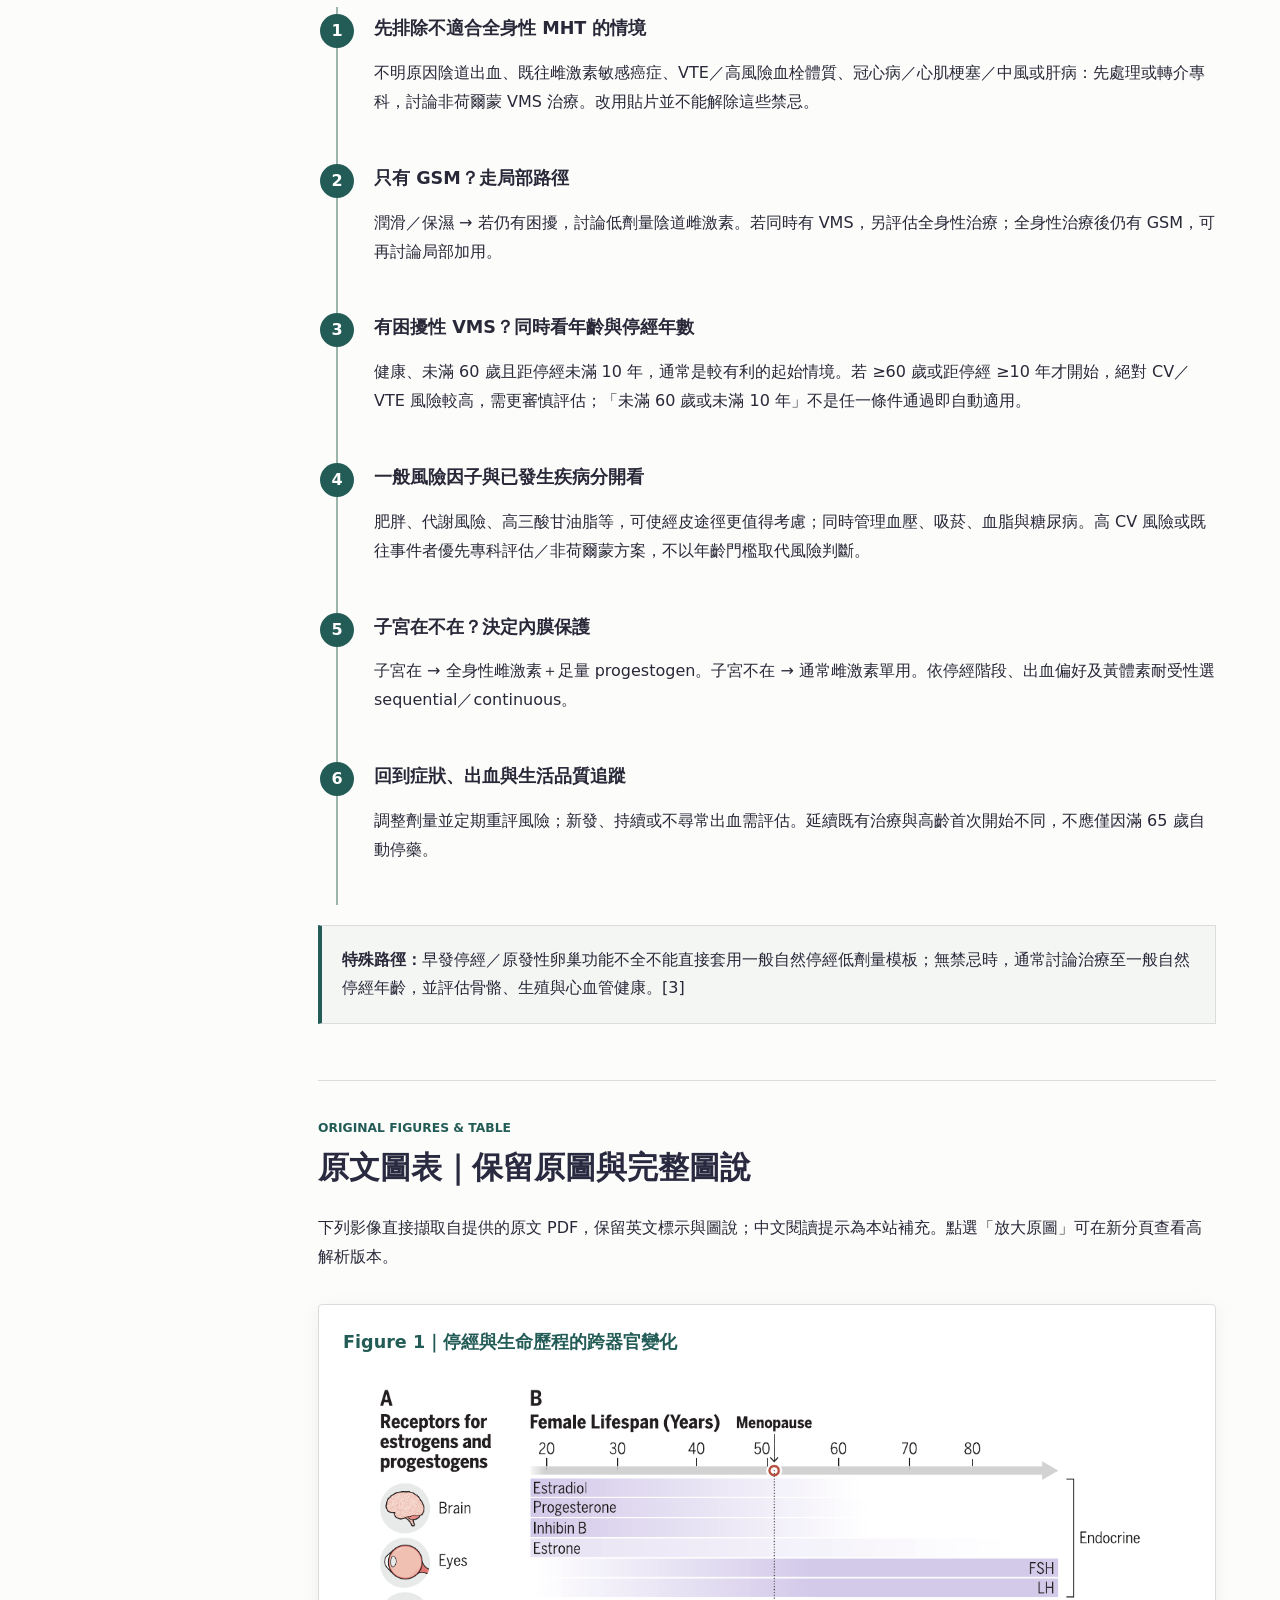
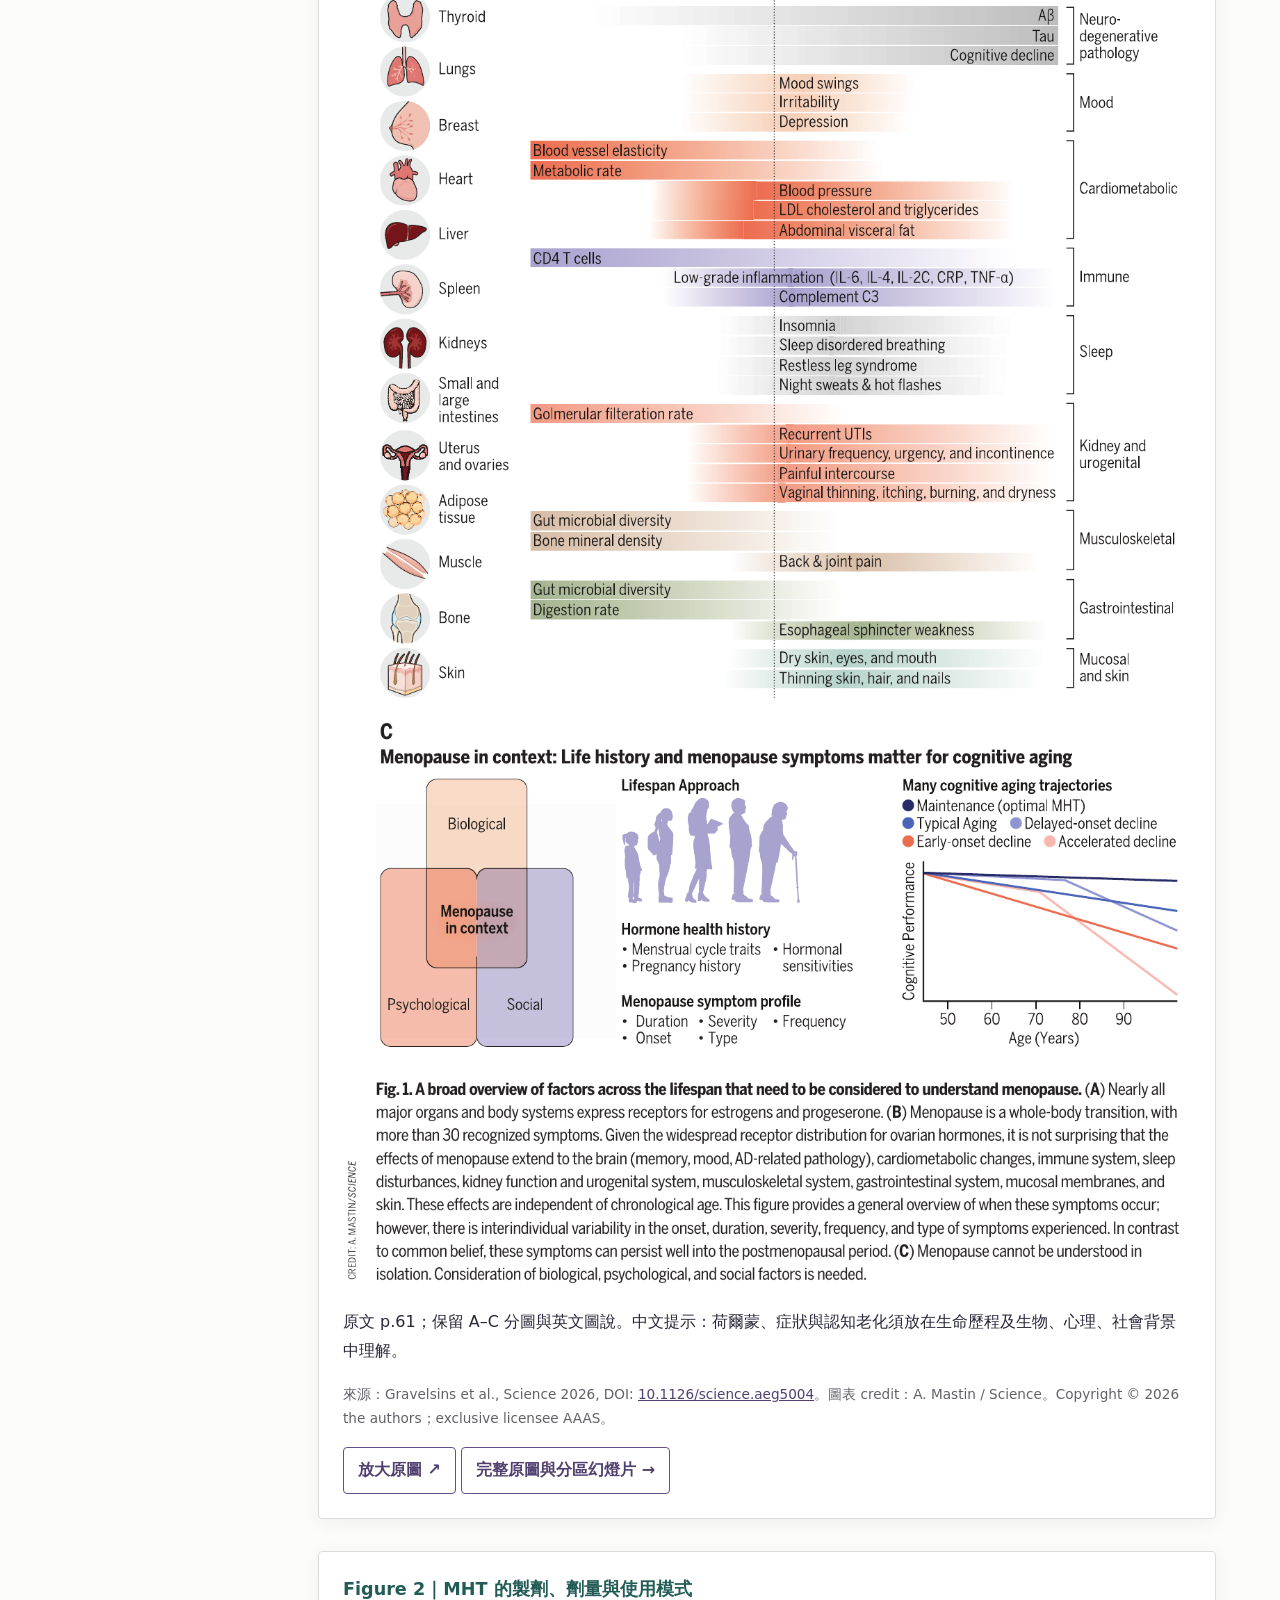
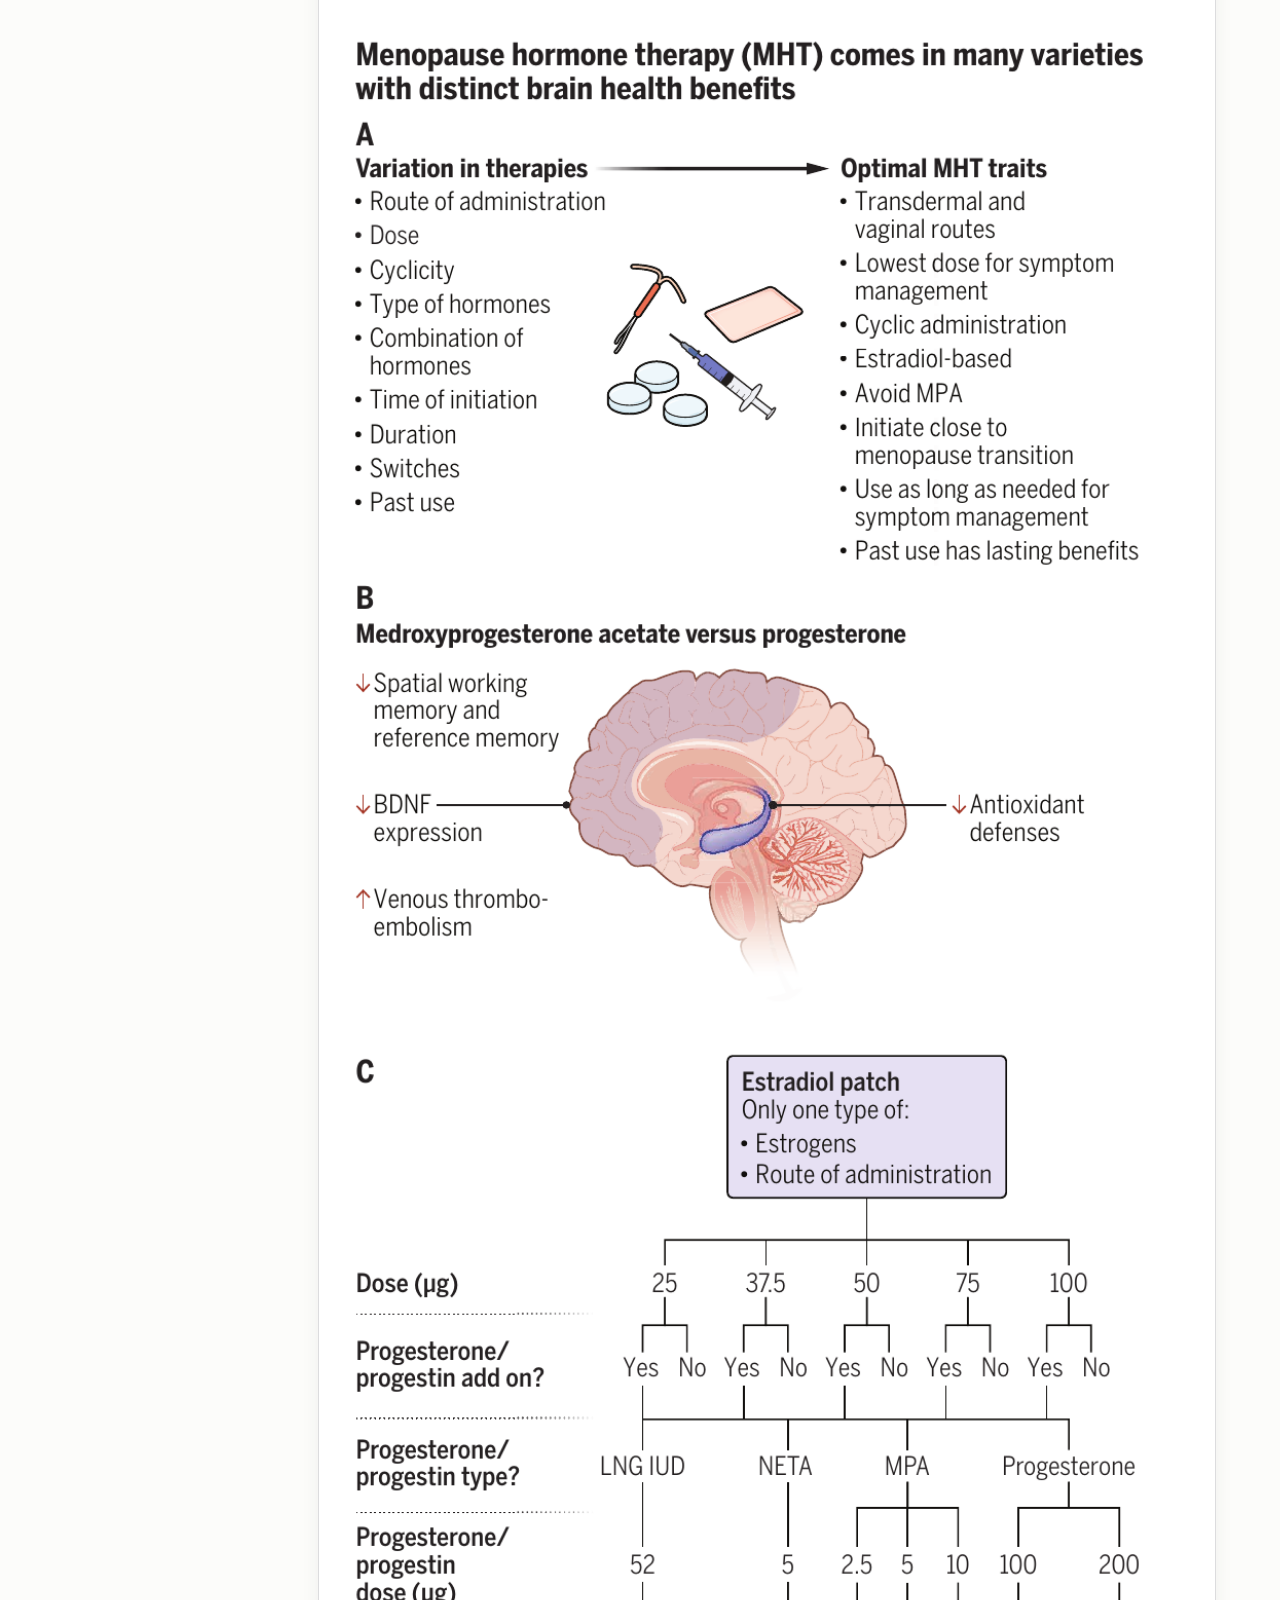
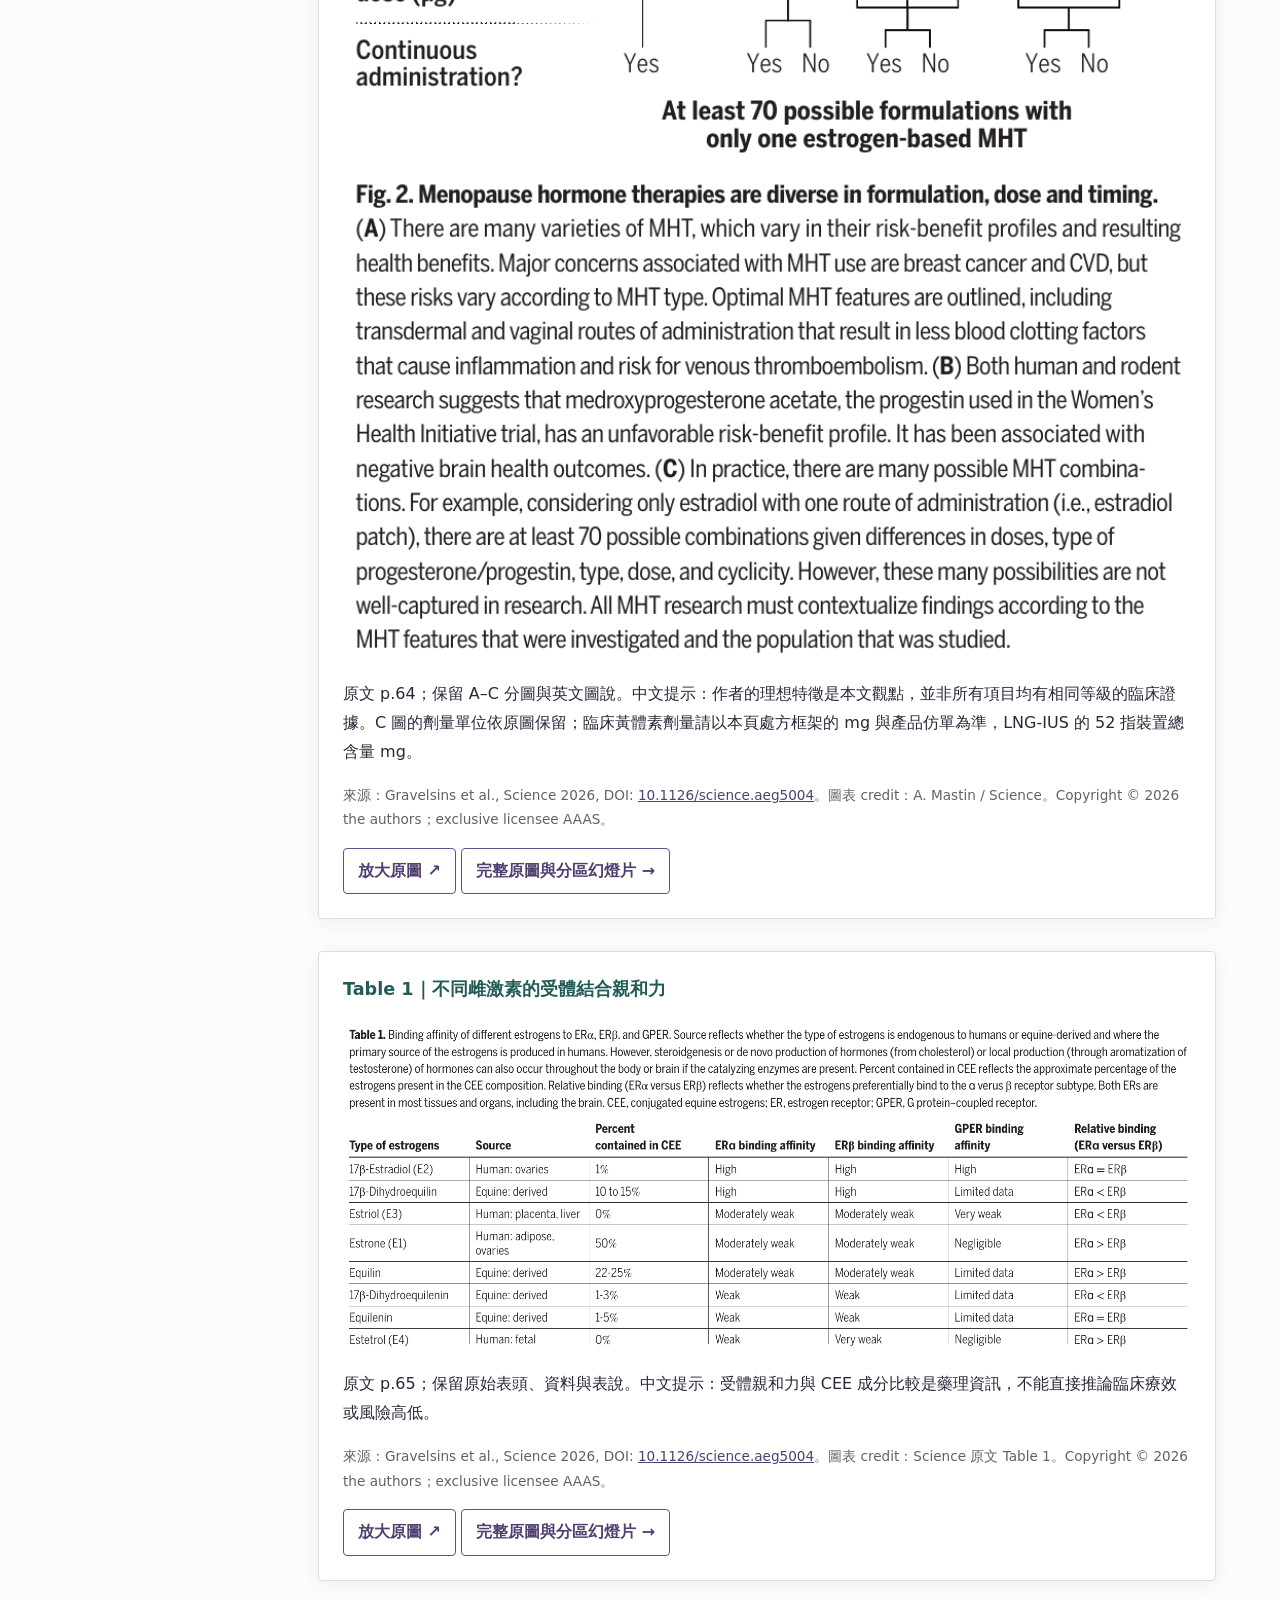
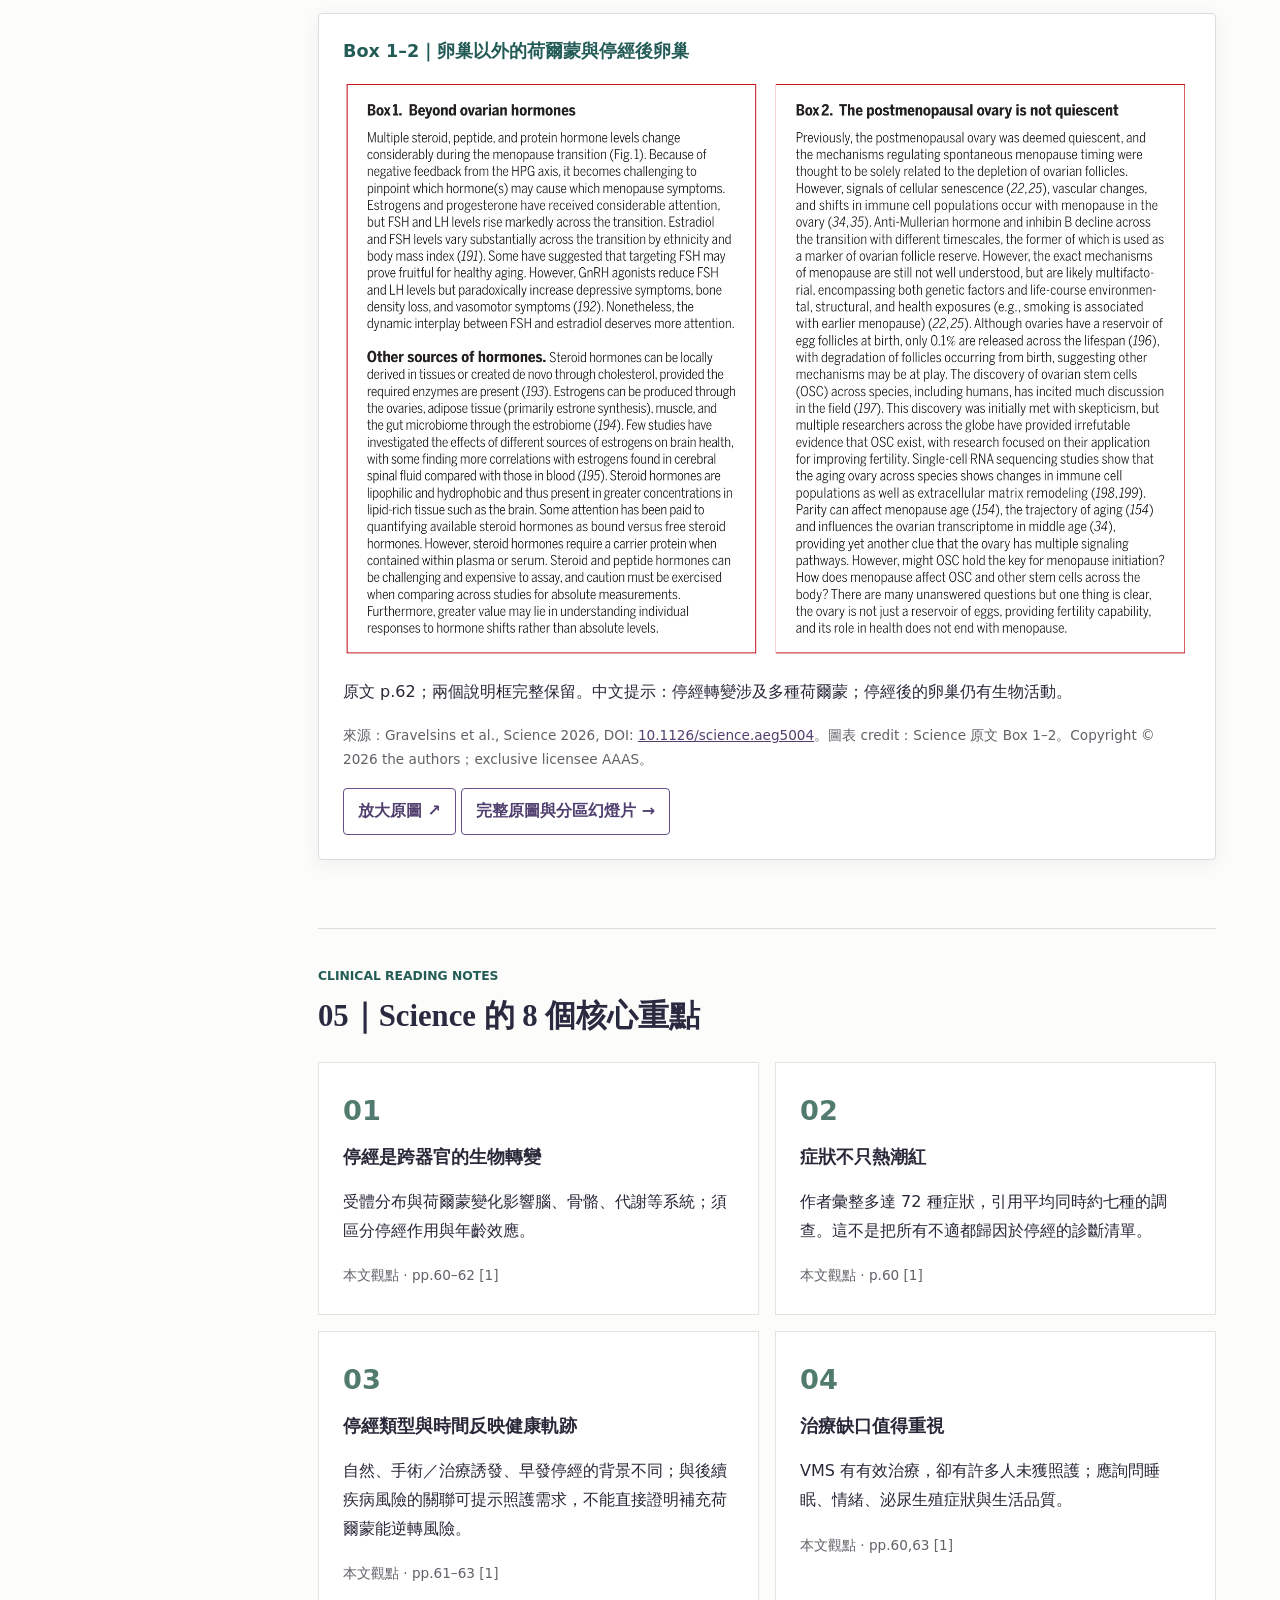
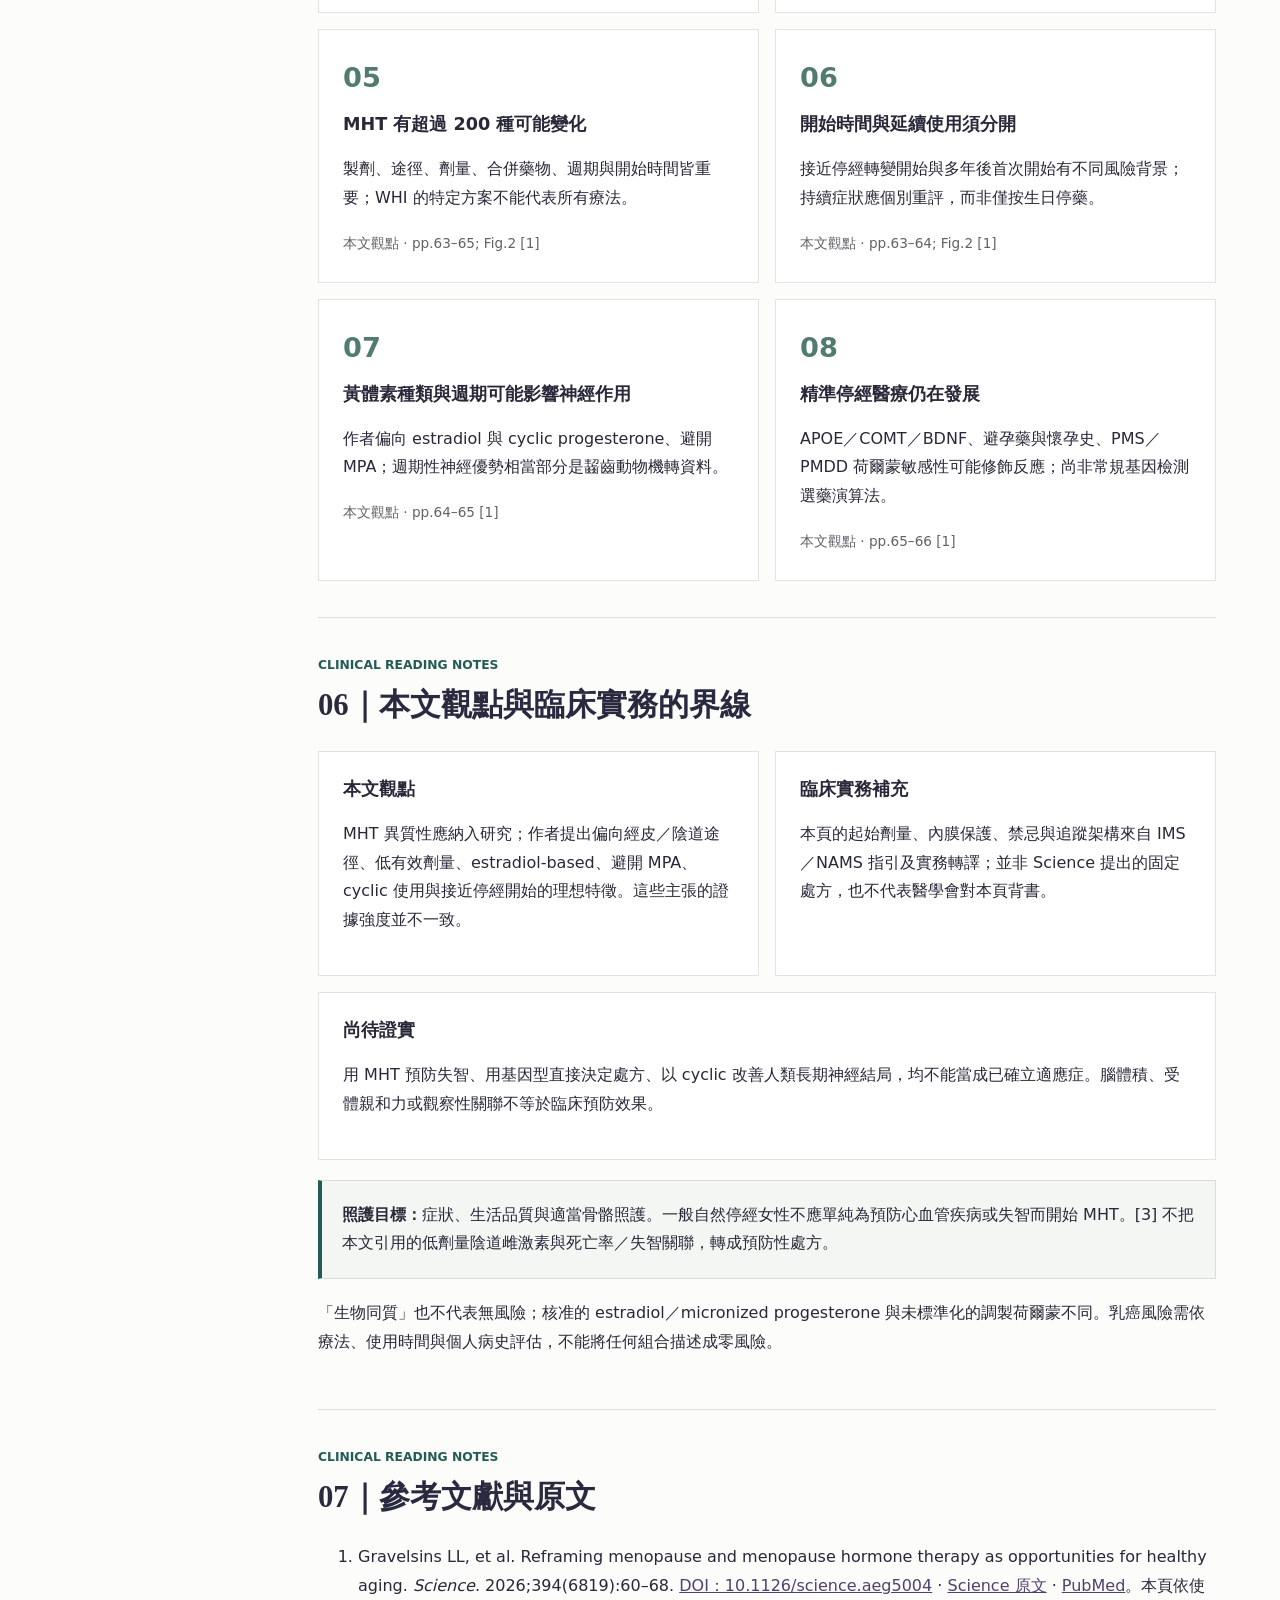
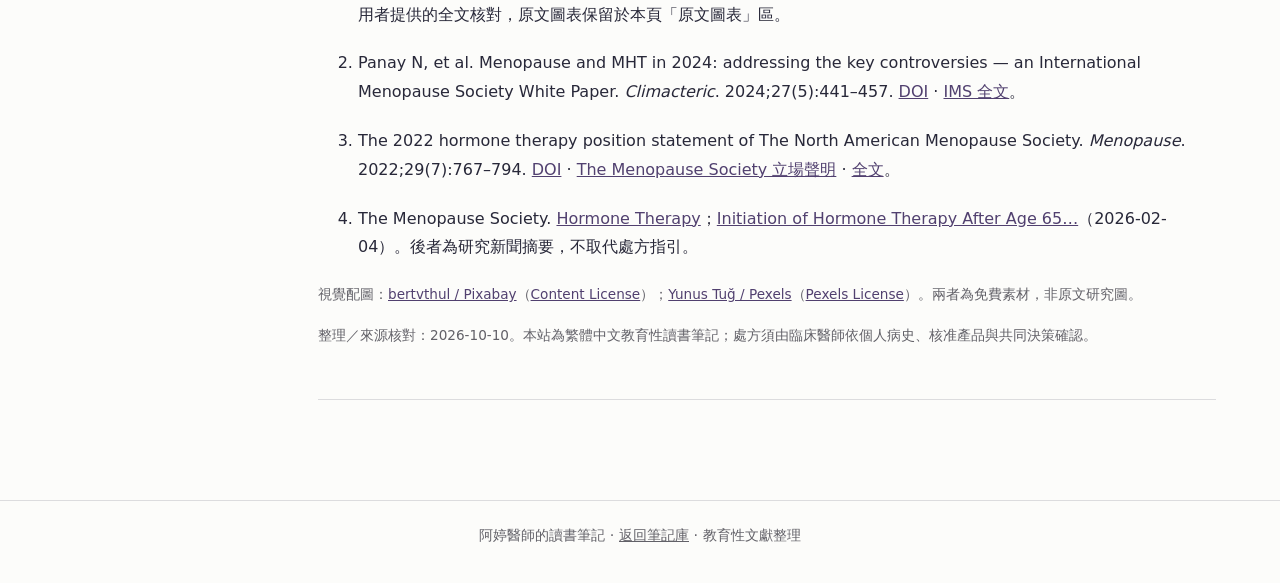
==== commit dcf05faa: "Add original figure walkthroughs and refresh medical note design" ====
--- a/articles/menopause-mht-2026/index.html
+++ b/articles/menopause-mht-2026/index.html
@@ -1 +1 @@
-<!doctype html><html lang="zh-Hant"><head><meta charset="utf-8"><meta name="viewport" content="width=device-width, initial-scale=1"><title>更年期與 MHT｜Science 2026 讀書筆記</title><meta name="description" content="Science 2026 更年期與荷爾蒙治療繁體中文筆記：處方框架、製劑比較、臨床決策與證據界線。"><link rel="stylesheet" href="../../styles.css?v=mht-20261010"><link rel="stylesheet" href="article.css?v=figures-20261010"></head><body><a class="skip" href="#content">跳至文章</a><header class="site-header" id="top"><nav class="nav" aria-label="主選單"><a class="brand" href="../../index.html">Reading Notes Hub</a><div class="nav-actions"><a href="../../index.html#library">返回筆記庫</a><a href="slides.html">幻燈片</a><a href="#references">文獻</a></div></nav><div class="article-hero"><p class="eyebrow">Science 2026 · Women's Health · Review</p><h1>更年期與荷爾蒙治療<br><span>從症狀照護，走向個人化健康老化</span></h1><p class="lede">把文章觀點與可用的臨床處方分開閱讀：先辨識症狀，再評估時機、風險、子宮與治療偏好。</p><p><a class="enlarge" href="slides.html">開啟 22 張幻燈片 →</a></p><div class="hero-metrics"><span>繁體中文臨床筆記</span><span>原文 pp.60–68</span><span>更新 2026-10-10</span></div></div></header><div class="reading-layout"><aside><nav aria-label="文章目錄"><p class="eyebrow">本頁導覽</p><a href="#overview">文章重點</a><a href="#regimen">處方框架</a><a href="#compare">製劑比較</a><a href="#decision">決策流程</a><a href="#original-figures">原文圖表</a><a href="#eight">八個重點</a><a href="#evidence">證據界線</a><a href="#references">參考文獻</a><a href="#top">↑ 回到頁首</a></nav></aside><main id="content"><section id="overview"><p class="eyebrow">Clinical reading notes</p><h2>01｜文章資訊與一句話重點</h2><p class="key">MHT 的效益與風險，取決於「給誰、何時開始、給什麼、如何給」。</p><p><strong>Reframing menopause and menopause hormone therapy as opportunities for healthy aging</strong><br>Laura L. Gravelsins、Mateja Perović、Madeline Wood Alexander、Tallinn F. L. Splinter、Andrew J. McGovern、Jennifer S. Rabin、Liisa A. M. Galea。<em>Science</em> 394(6819):60–68，2026 年 10 月 1 日；Review。<a href="#ref1">[1]</a></p><p>本文從停經的異質性與腦部健康切入，主張將停經轉變視為照護與健康老化的介入窗口。這是一篇整合機轉、觀察性研究與臨床試驗的敘述性綜論，並非處方指引，也不是證明 MHT 能預防失智的新隨機試驗。</p><div class="callout">閱讀標籤：<span class="badge">本文觀點</span>＝Science 作者的整理或主張；<span class="badge practice">臨床補充</span>＝指引與本頁的實務轉譯；<span class="badge research">研究方向</span>＝尚不足以成為常規處方依據。</div></section><section id="regimen"><p class="eyebrow">Clinical reading notes</p><h2>02｜最實用的 MHT 處方框架</h2><p><span class="badge practice">臨床補充 · [2,3]</span> 以下是供醫師討論的起始範例，適用於有困擾性血管舒縮症狀（VMS）、經個別評估適合全身性 MHT 的女性。沒有一張適用所有人的「最佳處方」。</p><div class="dose-grid"><article class="dose"><h3>子宮仍在</h3><p class="dose-main">17β-estradiol 貼片<br><strong>25–50 μg／日</strong></p><p>＋足量子宮內膜保護</p><p><strong>口服 micronized progesterone</strong><br>週期性：200 mg 睡前，每月 12–14 天<br>或連續性：100 mg 睡前，每日使用</p></article><article class="dose"><h3>子宮已切除</h3><p class="dose-main">17β-estradiol 貼片<br><strong>25–50 μg／日</strong></p><p>通常可單用雌激素；若有殘留子宮內膜或特殊子宮內膜異位症病史，另行評估。</p></article><article class="dose"><h3>只有 GSM</h3><p class="dose-main">低劑量局部<br><strong>陰道雌激素</strong></p><p>先討論潤滑劑／保濕劑；持續困擾時考慮局部治療。通常不需加黃體素。依製劑仿單使用。</p></article></div><p>貼片數字是<strong>每日釋放量</strong>，更換頻率依產品仿單；凝膠不能以 μg 數字直接換算。上述黃體素劑量配合標準雌激素劑量；提高雌激素時須重新確認內膜保護是否足夠。</p><div class="callout"><strong>週期性或連續性，依出血模式與耐受性選擇。</strong>圍停經期或可接受撤退性出血者常採週期性方案；已停經且希望減少規律出血者可討論連續合併方案。作者支持 cyclic 的神經機轉論述，不能證明它對所有女性優於 continuous。</div><p>以症狀改善、出血與副作用調整至有效且可耐受的劑量；自然停經一般不需常規追蹤血中 estradiol 目標。治療後早期複評，之後定期重新評估。MHT 不具可靠避孕效果；52-mg LNG-IUS 可作替代內膜保護選項，適應症與使用年限依當地核准及指引。</p></section><section id="compare"><p class="eyebrow">Clinical reading notes</p><h2>03｜製劑與途徑比較</h2><div class="table-wrap" role="region" aria-label="荷爾蒙製劑比較" tabindex="0"><table><thead><tr><th>選項</th><th>實用定位</th><th>優勢與證據</th><th>限制與注意</th></tr></thead><tbody><tr><th>Transdermal 17β-estradiol</th><td>全身性 VMS 治療；貼片／凝膠</td><td>避開肝臟首渡效應；血栓風險資料較口服有利</td><td>主要風險比較來自觀察研究；不代表零血栓風險。有子宮仍需內膜保護。</td></tr><tr><th>Micronized progesterone</th><td>與全身性雌激素合併，保護子宮內膜</td><td>可代謝成作用於 GABA-A 的 allopregnanolone；某些代謝與乳房風險資料較有利</td><td>可能嗜睡、暈眩或情緒不適；不能宣稱已由大型直接比較 RCT 證明乳癌、CV 或失智風險全面優於 MPA。</td></tr><tr><th>Oral CEE／MPA</th><td>CEE 為共軛馬雌激素；MPA 為合成黃體素。WHI 合併試驗採此組合</td><td>有大型 RCT 的症狀、骨骼與臨床風險資料</td><td>WHI 結果須限定製劑與受試者背景。本文建議避開 MPA；不能因此抹去 WHI 的有效風險訊號，或推定其他方案完全安全。</td></tr><tr><th>Low-dose vaginal estrogen</th><td>GSM：乾澀、性交痛與相關泌尿症狀</td><td>局部治療、全身暴露通常低；一般不需黃體素</td><td>不能取代 VMS 的全身性治療。並非所有陰道環皆為低劑量局部製劑；癌症病史需個別共同決策，任何停經後出血均應評估。</td></tr></tbody></table></div><p class="source-note">來源：Science pp.63–65、Figure 2／Table 1 [1]；IMS 2024 [2]；NAMS 2022 [3]。口服雌激素在合適的低風險女性仍可選用，並非一律排除。</p></section><section id="decision"><p class="eyebrow">Clinical reading notes</p><h2>04｜臨床決策流程</h2><p><span class="badge practice">臨床補充</span> 先確認症狀與治療目標，再決定是否需要全身性治療。VMS＝熱潮紅／夜汗；GSM＝停經泌尿生殖症候群；VTE＝靜脈血栓栓塞；CV＝心血管。</p><ol class="flow"><li><h3>先排除不適合全身性 MHT 的情境</h3><p>不明原因陰道出血、既往雌激素敏感癌症、VTE／高風險血栓體質、冠心病／心肌梗塞／中風或肝病：先處理或轉介專科，討論非荷爾蒙 VMS 治療。改用貼片並不能解除這些禁忌。</p></li><li><h3>只有 GSM？走局部路徑</h3><p>潤滑／保濕 → 若仍有困擾，討論低劑量陰道雌激素。若同時有 VMS，另評估全身性治療；全身性治療後仍有 GSM，可再討論局部加用。</p></li><li><h3>有困擾性 VMS？同時看年齡與停經年數</h3><p>健康、未滿 60 歲且距停經未滿 10 年，通常是較有利的起始情境。若 ≥60 歲或距停經 ≥10 年才開始，絕對 CV／VTE 風險較高，需更審慎評估；「未滿 60 歲或未滿 10 年」不是任一條件通過即自動適用。</p></li><li><h3>一般風險因子與已發生疾病分開看</h3><p>肥胖、代謝風險、高三酸甘油脂等，可使經皮途徑更值得考慮；同時管理血壓、吸菸、血脂與糖尿病。高 CV 風險或既往事件者優先專科評估／非荷爾蒙方案，不以年齡門檻取代風險判斷。</p></li><li><h3>子宮在不在？決定內膜保護</h3><p>子宮在 → 全身性雌激素＋足量 progestogen。子宮不在 → 通常雌激素單用。依停經階段、出血偏好及黃體素耐受性選 sequential／continuous。</p></li><li><h3>回到症狀、出血與生活品質追蹤</h3><p>調整劑量並定期重評風險；新發、持續或不尋常出血需評估。延續既有治療與高齡首次開始不同，不應僅因滿 65 歲自動停藥。</p></li></ol><div class="callout"><strong>特殊路徑：</strong>早發停經／原發性卵巢功能不全不能直接套用一般自然停經低劑量模板；無禁忌時，通常討論治療至一般自然停經年齡，並評估骨骼、生殖與心血管健康。[3]</div></section><section id="original-figures"><p class="eyebrow">Original figures &amp; table</p><h2>原文圖表｜保留原圖與完整圖說</h2><p>下列影像直接擷取自提供的原文 PDF，保留英文標示與圖說；中文閱讀提示為本站補充。點選「放大原圖」可在新分頁查看高解析版本。</p><figure class="original-figure"><h3>Figure 1｜停經與生命歷程的跨器官變化</h3><a href="assets/figure-1.png" target="_blank" rel="noopener" aria-label="放大 Figure 1｜停經與生命歷程的跨器官變化"><img src="assets/figure-1.png" alt="Figure 1｜停經與生命歷程的跨器官變化，含原文標示與完整圖說" loading="lazy"></a><figcaption><p>原文 p.61；保留 A–C 分圖與英文圖說。中文提示：荷爾蒙、症狀與認知老化須放在生命歷程及生物、心理、社會背景中理解。</p><p class="source-note">來源：Gravelsins et al., Science 2026, DOI: <a href="https://doi.org/10.1126/science.aeg5004">10.1126/science.aeg5004</a>。圖表 credit：A. Mastin / Science。Copyright © 2026 the authors；exclusive licensee AAAS。</p><a class="enlarge" href="assets/figure-1.png" target="_blank" rel="noopener">放大原圖 ↗</a></figcaption></figure><figure class="original-figure"><h3>Figure 2｜MHT 的製劑、劑量與使用模式</h3><a href="assets/figure-2.png" target="_blank" rel="noopener" aria-label="放大 Figure 2｜MHT 的製劑、劑量與使用模式"><img src="assets/figure-2.png" alt="Figure 2｜MHT 的製劑、劑量與使用模式，含原文標示與完整圖說" loading="lazy"></a><figcaption><p>原文 p.64；保留 A–C 分圖與英文圖說。中文提示：作者的理想特徵是本文觀點，並非所有項目均有相同等級的臨床證據。C 圖的劑量單位依原圖保留；臨床黃體素劑量請以本頁處方框架的 mg 與產品仿單為準，LNG-IUS 的 52 指裝置總含量 mg。</p><p class="source-note">來源：Gravelsins et al., Science 2026, DOI: <a href="https://doi.org/10.1126/science.aeg5004">10.1126/science.aeg5004</a>。圖表 credit：A. Mastin / Science。Copyright © 2026 the authors；exclusive licensee AAAS。</p><a class="enlarge" href="assets/figure-2.png" target="_blank" rel="noopener">放大原圖 ↗</a></figcaption></figure><figure class="original-figure"><h3>Table 1｜不同雌激素的受體結合親和力</h3><a href="assets/table-1.png" target="_blank" rel="noopener" aria-label="放大 Table 1｜不同雌激素的受體結合親和力"><img src="assets/table-1.png" alt="Table 1｜不同雌激素的受體結合親和力，含原文標示與完整圖說" loading="lazy"></a><figcaption><p>原文 p.65；保留原始表頭、資料與表說。中文提示：受體親和力與 CEE 成分比較是藥理資訊，不能直接推論臨床療效或風險高低。</p><p class="source-note">來源：Gravelsins et al., Science 2026, DOI: <a href="https://doi.org/10.1126/science.aeg5004">10.1126/science.aeg5004</a>。圖表 credit：Science 原文 Table 1。Copyright © 2026 the authors；exclusive licensee AAAS。</p><a class="enlarge" href="assets/table-1.png" target="_blank" rel="noopener">放大原圖 ↗</a></figcaption></figure><figure class="original-figure"><h3>Box 1–2｜卵巢以外的荷爾蒙與停經後卵巢</h3><a href="assets/boxes-1-2.png" target="_blank" rel="noopener" aria-label="放大 Box 1–2｜卵巢以外的荷爾蒙與停經後卵巢"><img src="assets/boxes-1-2.png" alt="Box 1–2｜卵巢以外的荷爾蒙與停經後卵巢，含原文標示與完整圖說" loading="lazy"></a><figcaption><p>原文 p.62；兩個說明框完整保留。中文提示：停經轉變涉及多種荷爾蒙；停經後的卵巢仍有生物活動。</p><p class="source-note">來源：Gravelsins et al., Science 2026, DOI: <a href="https://doi.org/10.1126/science.aeg5004">10.1126/science.aeg5004</a>。圖表 credit：Science 原文 Box 1–2。Copyright © 2026 the authors；exclusive licensee AAAS。</p><a class="enlarge" href="assets/boxes-1-2.png" target="_blank" rel="noopener">放大原圖 ↗</a></figcaption></figure></section><section id="eight"><p class="eyebrow">Clinical reading notes</p><h2>05｜Science 的 8 個核心重點</h2><div class="point-grid"><article><span class="point-number">01</span><h3>停經是跨器官的生物轉變</h3><p>受體分布與荷爾蒙變化影響腦、骨骼、代謝等系統；須區分停經作用與年齡效應。</p><small>本文觀點 · pp.60–62 [1]</small></article><article><span class="point-number">02</span><h3>症狀不只熱潮紅</h3><p>作者彙整多達 72 種症狀，引用平均同時約七種的調查。這不是把所有不適都歸因於停經的診斷清單。</p><small>本文觀點 · p.60 [1]</small></article><article><span class="point-number">03</span><h3>停經類型與時間反映健康軌跡</h3><p>自然、手術／治療誘發、早發停經的背景不同；與後續疾病風險的關聯可提示照護需求，不能直接證明補充荷爾蒙能逆轉風險。</p><small>本文觀點 · pp.61–63 [1]</small></article><article><span class="point-number">04</span><h3>治療缺口值得重視</h3><p>VMS 有有效治療，卻有許多人未獲照護；應詢問睡眠、情緒、泌尿生殖症狀與生活品質。</p><small>本文觀點 · pp.60,63 [1]</small></article><article><span class="point-number">05</span><h3>MHT 有超過 200 種可能變化</h3><p>製劑、途徑、劑量、合併藥物、週期與開始時間皆重要；WHI 的特定方案不能代表所有療法。</p><small>本文觀點 · pp.63–65; Fig.2 [1]</small></article><article><span class="point-number">06</span><h3>開始時間與延續使用須分開</h3><p>接近停經轉變開始與多年後首次開始有不同風險背景；持續症狀應個別重評，而非僅按生日停藥。</p><small>本文觀點 · pp.63–64; Fig.2 [1]</small></article><article><span class="point-number">07</span><h3>黃體素種類與週期可能影響神經作用</h3><p>作者偏向 estradiol 與 cyclic progesterone、避開 MPA；週期性神經優勢相當部分是齧齒動物機轉資料。</p><small>本文觀點 · pp.64–65 [1]</small></article><article><span class="point-number">08</span><h3>精準停經醫療仍在發展</h3><p>APOE／COMT／BDNF、避孕藥與懷孕史、PMS／PMDD 荷爾蒙敏感性可能修飾反應；尚非常規基因檢測選藥演算法。</p><small>本文觀點 · pp.65–66 [1]</small></article></div></section><section id="evidence"><p class="eyebrow">Clinical reading notes</p><h2>06｜本文觀點與臨床實務的界線</h2><div class="evidence-grid"><article><h3>本文觀點</h3><p>MHT 異質性應納入研究；作者提出偏向經皮／陰道途徑、低有效劑量、estradiol-based、避開 MPA、cyclic 使用與接近停經開始的理想特徵。這些主張的證據強度並不一致。</p></article><article><h3>臨床實務補充</h3><p>本頁的起始劑量、內膜保護、禁忌與追蹤架構來自 IMS／NAMS 指引及實務轉譯；並非 Science 提出的固定處方，也不代表醫學會對本頁背書。</p></article><article><h3>尚待證實</h3><p>用 MHT 預防失智、用基因型直接決定處方、以 cyclic 改善人類長期神經結局，均不能當成已確立適應症。腦體積、受體親和力或觀察性關聯不等於臨床預防效果。</p></article></div><div class="callout"><strong>照護目標：</strong>症狀、生活品質與適當骨骼照護。一般自然停經女性不應單純為預防心血管疾病或失智而開始 MHT。[3] 不把本文引用的低劑量陰道雌激素與死亡率／失智關聯，轉成預防性處方。</div><p>「生物同質」也不代表無風險；核准的 estradiol／micronized progesterone 與未標準化的調製荷爾蒙不同。乳癌風險需依療法、使用時間與個人病史評估，不能將任何組合描述成零風險。</p></section><section id="references"><p class="eyebrow">Clinical reading notes</p><h2>07｜參考文獻與原文</h2><ol class="references"><li id="ref1">Gravelsins LL, et al. Reframing menopause and menopause hormone therapy as opportunities for healthy aging. <em>Science</em>. 2026;394(6819):60–68. <a href="https://doi.org/10.1126/science.aeg5004">DOI：10.1126/science.aeg5004</a> · <a href="https://www.science.org/doi/10.1126/science.aeg5004">Science 原文</a> · <a href="https://pubmed.ncbi.nlm.nih.gov/42821696/">PubMed</a>。本頁依使用者提供的全文核對，原文圖表保留於本頁「原文圖表」區。</li><li id="ref2">Panay N, et al. Menopause and MHT in 2024: addressing the key controversies — an International Menopause Society White Paper. <em>Climacteric</em>. 2024;27(5):441–457. <a href="https://doi.org/10.1080/13697137.2024.2394950">DOI</a> · <a href="https://www.imsociety.org/wp-content/uploads/2024/09/Menopause-and-MHT-in-2024-addressing-the-key-controversies-an-International-Menopause-Society-White-Paper.pdf">IMS 全文</a>。</li><li id="ref3">The 2022 hormone therapy position statement of The North American Menopause Society. <em>Menopause</em>. 2022;29(7):767–794. <a href="https://doi.org/10.1097/GME.0000000000002028">DOI</a> · <a href="https://menopause.org/professional-resources/position-statements">The Menopause Society 立場聲明</a> · <a href="https://www.menopause.org.au/images/docs/NAMS-2022-hormone-therapy-position-statement.pdf">全文</a>。</li><li>The Menopause Society. <a href="https://menopause.org/patient-education/menopause-topics/hormone-therapy">Hormone Therapy</a>；<a href="https://menopause.org/press-releases/initiation-of-hormone-therapy-after-age-65-remains-risky-but-still-works-for-some-women">Initiation of Hormone Therapy After Age 65…</a>（2026-02-04）。後者為研究新聞摘要，不取代處方指引。</li></ol><p class="source-note">整理／來源核對：2026-10-10。本站為繁體中文教育性讀書筆記；處方須由臨床醫師依個人病史、核准產品與共同決策確認。</p></section></main></div><footer><p>阿婷醫師的讀書筆記 · <a href="../../index.html#library">返回筆記庫</a> · 教育性文獻整理</p></footer></body></html>+<!doctype html><html lang="zh-Hant"><head><meta charset="utf-8"><meta name="viewport" content="width=device-width, initial-scale=1"><title>更年期與 MHT｜Science 2026 讀書筆記</title><meta name="description" content="Science 2026 更年期與荷爾蒙治療繁體中文筆記：處方框架、製劑比較、臨床決策與證據界線。"><link rel="stylesheet" href="../../styles.css?v=mht-20261010"><link rel="stylesheet" href="article.css?v=detail-20261010"></head><body><a class="skip" href="#content">跳至文章</a><header class="site-header" id="top"><nav class="nav" aria-label="主選單"><a class="brand" href="../../index.html">Reading Notes Hub</a><div class="nav-actions"><a href="../../index.html#library">返回筆記庫</a><a href="slides.html">幻燈片</a><a href="#references">文獻</a></div></nav><div class="hero-editorial"><div class="article-hero"><p class="eyebrow">Science 2026 · Women's Health · Review</p><h1>更年期與荷爾蒙治療<br><span>從症狀照護，走向個人化健康老化</span></h1><p class="lede">把文章觀點與可用的臨床處方分開閱讀：先辨識症狀，再評估時機、風險、子宮與治療偏好。</p><p><a class="enlarge" href="slides.html">開啟 33 張圖解幻燈片 →</a></p><div class="hero-metrics"><span>繁體中文臨床筆記</span><span>原文 pp.60–68</span><span>更新 2026-10-10</span></div></div><figure class="hero-photo"><img src="assets/avenue-pixabay.jpg" alt="陽光照入林間步道"><figcaption>Photo: <a href="https://pixabay.com/photos/avenue-trees-path-sunbeams-sunrays-815297/">bertvthul / Pixabay</a></figcaption></figure></div></header><div class="reading-layout"><aside><nav aria-label="文章目錄"><p class="eyebrow">本頁導覽</p><a href="#overview">文章重點</a><a href="#regimen">處方框架</a><a href="#compare">製劑比較</a><a href="#decision">決策流程</a><a href="#original-figures">原文圖表</a><a href="#eight">八個重點</a><a href="#evidence">證據界線</a><a href="#references">參考文獻</a><a href="#top">↑ 回到頁首</a></nav></aside><main id="content"><section id="overview"><p class="eyebrow">Clinical reading notes</p><h2>01｜文章資訊與一句話重點</h2><p class="key">MHT 的效益與風險，取決於「給誰、何時開始、給什麼、如何給」。</p><p><strong>Reframing menopause and menopause hormone therapy as opportunities for healthy aging</strong><br>Laura L. Gravelsins、Mateja Perović、Madeline Wood Alexander、Tallinn F. L. Splinter、Andrew J. McGovern、Jennifer S. Rabin、Liisa A. M. Galea。<em>Science</em> 394(6819):60–68，2026 年 10 月 1 日；Review。<a href="#ref1">[1]</a></p><p>本文從停經的異質性與腦部健康切入，主張將停經轉變視為照護與健康老化的介入窗口。這是一篇整合機轉、觀察性研究與臨床試驗的敘述性綜論，並非處方指引，也不是證明 MHT 能預防失智的新隨機試驗。</p><div class="callout">閱讀標籤：<span class="badge">本文觀點</span>＝Science 作者的整理或主張；<span class="badge practice">臨床補充</span>＝指引與本頁的實務轉譯；<span class="badge research">研究方向</span>＝尚不足以成為常規處方依據。</div></section><section id="regimen"><p class="eyebrow">Clinical reading notes</p><h2>02｜最實用的 MHT 處方框架</h2><p><span class="badge practice">臨床補充 · [2,3]</span> 以下是供醫師討論的起始範例，適用於有困擾性血管舒縮症狀（VMS）、經個別評估適合全身性 MHT 的女性。沒有一張適用所有人的「最佳處方」。</p><div class="dose-grid"><article class="dose"><h3>子宮仍在</h3><p class="dose-main">17β-estradiol 貼片<br><strong>25–50 μg／日</strong></p><p>＋足量子宮內膜保護</p><p><strong>口服 micronized progesterone</strong><br>週期性：200 mg 睡前，每月 12–14 天<br>或連續性：100 mg 睡前，每日使用</p></article><article class="dose"><h3>子宮已切除</h3><p class="dose-main">17β-estradiol 貼片<br><strong>25–50 μg／日</strong></p><p>通常可單用雌激素；若有殘留子宮內膜或特殊子宮內膜異位症病史，另行評估。</p></article><article class="dose"><h3>只有 GSM</h3><p class="dose-main">低劑量局部<br><strong>陰道雌激素</strong></p><p>先討論潤滑劑／保濕劑；持續困擾時考慮局部治療。通常不需加黃體素。依製劑仿單使用。</p></article></div><p>貼片數字是<strong>每日釋放量</strong>，更換頻率依產品仿單；凝膠不能以 μg 數字直接換算。上述黃體素劑量配合標準雌激素劑量；提高雌激素時須重新確認內膜保護是否足夠。</p><div class="callout"><strong>週期性或連續性，依出血模式與耐受性選擇。</strong>圍停經期或可接受撤退性出血者常採週期性方案；已停經且希望減少規律出血者可討論連續合併方案。作者支持 cyclic 的神經機轉論述，不能證明它對所有女性優於 continuous。</div><p>以症狀改善、出血與副作用調整至有效且可耐受的劑量；自然停經一般不需常規追蹤血中 estradiol 目標。治療後早期複評，之後定期重新評估。MHT 不具可靠避孕效果；52-mg LNG-IUS 可作替代內膜保護選項，適應症與使用年限依當地核准及指引。</p></section><section id="compare"><p class="eyebrow">Clinical reading notes</p><h2>03｜製劑與途徑比較</h2><div class="table-wrap" role="region" aria-label="荷爾蒙製劑比較" tabindex="0"><table><thead><tr><th>選項</th><th>實用定位</th><th>優勢與證據</th><th>限制與注意</th></tr></thead><tbody><tr><th>Transdermal 17β-estradiol</th><td>全身性 VMS 治療；貼片／凝膠</td><td>避開肝臟首渡效應；血栓風險資料較口服有利</td><td>主要風險比較來自觀察研究；不代表零血栓風險。有子宮仍需內膜保護。</td></tr><tr><th>Micronized progesterone</th><td>與全身性雌激素合併，保護子宮內膜</td><td>可代謝成作用於 GABA-A 的 allopregnanolone；某些代謝與乳房風險資料較有利</td><td>可能嗜睡、暈眩或情緒不適；不能宣稱已由大型直接比較 RCT 證明乳癌、CV 或失智風險全面優於 MPA。</td></tr><tr><th>Oral CEE／MPA</th><td>CEE 為共軛馬雌激素；MPA 為合成黃體素。WHI 合併試驗採此組合</td><td>有大型 RCT 的症狀、骨骼與臨床風險資料</td><td>WHI 結果須限定製劑與受試者背景。本文建議避開 MPA；不能因此抹去 WHI 的有效風險訊號，或推定其他方案完全安全。</td></tr><tr><th>Low-dose vaginal estrogen</th><td>GSM：乾澀、性交痛與相關泌尿症狀</td><td>局部治療、全身暴露通常低；一般不需黃體素</td><td>不能取代 VMS 的全身性治療。並非所有陰道環皆為低劑量局部製劑；癌症病史需個別共同決策，任何停經後出血均應評估。</td></tr></tbody></table></div><p class="source-note">來源：Science pp.63–65、Figure 2／Table 1 [1]；IMS 2024 [2]；NAMS 2022 [3]。口服雌激素在合適的低風險女性仍可選用，並非一律排除。</p></section><section id="decision"><p class="eyebrow">Clinical reading notes</p><h2>04｜臨床決策流程</h2><p><span class="badge practice">臨床補充</span> 先確認症狀與治療目標，再決定是否需要全身性治療。VMS＝熱潮紅／夜汗；GSM＝停經泌尿生殖症候群；VTE＝靜脈血栓栓塞；CV＝心血管。</p><ol class="flow"><li><h3>先排除不適合全身性 MHT 的情境</h3><p>不明原因陰道出血、既往雌激素敏感癌症、VTE／高風險血栓體質、冠心病／心肌梗塞／中風或肝病：先處理或轉介專科，討論非荷爾蒙 VMS 治療。改用貼片並不能解除這些禁忌。</p></li><li><h3>只有 GSM？走局部路徑</h3><p>潤滑／保濕 → 若仍有困擾，討論低劑量陰道雌激素。若同時有 VMS，另評估全身性治療；全身性治療後仍有 GSM，可再討論局部加用。</p></li><li><h3>有困擾性 VMS？同時看年齡與停經年數</h3><p>健康、未滿 60 歲且距停經未滿 10 年，通常是較有利的起始情境。若 ≥60 歲或距停經 ≥10 年才開始，絕對 CV／VTE 風險較高，需更審慎評估；「未滿 60 歲或未滿 10 年」不是任一條件通過即自動適用。</p></li><li><h3>一般風險因子與已發生疾病分開看</h3><p>肥胖、代謝風險、高三酸甘油脂等，可使經皮途徑更值得考慮；同時管理血壓、吸菸、血脂與糖尿病。高 CV 風險或既往事件者優先專科評估／非荷爾蒙方案，不以年齡門檻取代風險判斷。</p></li><li><h3>子宮在不在？決定內膜保護</h3><p>子宮在 → 全身性雌激素＋足量 progestogen。子宮不在 → 通常雌激素單用。依停經階段、出血偏好及黃體素耐受性選 sequential／continuous。</p></li><li><h3>回到症狀、出血與生活品質追蹤</h3><p>調整劑量並定期重評風險；新發、持續或不尋常出血需評估。延續既有治療與高齡首次開始不同，不應僅因滿 65 歲自動停藥。</p></li></ol><div class="callout"><strong>特殊路徑：</strong>早發停經／原發性卵巢功能不全不能直接套用一般自然停經低劑量模板；無禁忌時，通常討論治療至一般自然停經年齡，並評估骨骼、生殖與心血管健康。[3]</div></section><section id="original-figures"><p class="eyebrow">Original figures &amp; table</p><h2>原文圖表｜保留原圖與完整圖說</h2><p>下列影像直接擷取自提供的原文 PDF，保留英文標示與圖說；中文閱讀提示為本站補充。點選「放大原圖」可在新分頁查看高解析版本。</p><figure class="original-figure"><h3>Figure 1｜停經與生命歷程的跨器官變化</h3><a href="assets/figure-1.png" target="_blank" rel="noopener" aria-label="放大 Figure 1｜停經與生命歷程的跨器官變化"><img src="assets/figure-1.png" alt="Figure 1｜停經與生命歷程的跨器官變化，含原文標示與完整圖說" loading="lazy"></a><figcaption><p>原文 p.61；保留 A–C 分圖與英文圖說。中文提示：荷爾蒙、症狀與認知老化須放在生命歷程及生物、心理、社會背景中理解。</p><p class="source-note">來源：Gravelsins et al., Science 2026, DOI: <a href="https://doi.org/10.1126/science.aeg5004">10.1126/science.aeg5004</a>。圖表 credit：A. Mastin / Science。Copyright © 2026 the authors；exclusive licensee AAAS。</p><a class="enlarge" href="assets/figure-1.png" target="_blank" rel="noopener">放大原圖 ↗</a> <a class="enlarge" href="slides.html#slide-4">完整原圖與分區幻燈片 →</a></figcaption></figure><figure class="original-figure"><h3>Figure 2｜MHT 的製劑、劑量與使用模式</h3><a href="assets/figure-2.png" target="_blank" rel="noopener" aria-label="放大 Figure 2｜MHT 的製劑、劑量與使用模式"><img src="assets/figure-2.png" alt="Figure 2｜MHT 的製劑、劑量與使用模式，含原文標示與完整圖說" loading="lazy"></a><figcaption><p>原文 p.64；保留 A–C 分圖與英文圖說。中文提示：作者的理想特徵是本文觀點，並非所有項目均有相同等級的臨床證據。C 圖的劑量單位依原圖保留；臨床黃體素劑量請以本頁處方框架的 mg 與產品仿單為準，LNG-IUS 的 52 指裝置總含量 mg。</p><p class="source-note">來源：Gravelsins et al., Science 2026, DOI: <a href="https://doi.org/10.1126/science.aeg5004">10.1126/science.aeg5004</a>。圖表 credit：A. Mastin / Science。Copyright © 2026 the authors；exclusive licensee AAAS。</p><a class="enlarge" href="assets/figure-2.png" target="_blank" rel="noopener">放大原圖 ↗</a> <a class="enlarge" href="slides.html#slide-11">完整原圖與分區幻燈片 →</a></figcaption></figure><figure class="original-figure"><h3>Table 1｜不同雌激素的受體結合親和力</h3><a href="assets/table-1.png" target="_blank" rel="noopener" aria-label="放大 Table 1｜不同雌激素的受體結合親和力"><img src="assets/table-1.png" alt="Table 1｜不同雌激素的受體結合親和力，含原文標示與完整圖說" loading="lazy"></a><figcaption><p>原文 p.65；保留原始表頭、資料與表說。中文提示：受體親和力與 CEE 成分比較是藥理資訊，不能直接推論臨床療效或風險高低。</p><p class="source-note">來源：Gravelsins et al., Science 2026, DOI: <a href="https://doi.org/10.1126/science.aeg5004">10.1126/science.aeg5004</a>。圖表 credit：Science 原文 Table 1。Copyright © 2026 the authors；exclusive licensee AAAS。</p><a class="enlarge" href="assets/table-1.png" target="_blank" rel="noopener">放大原圖 ↗</a> <a class="enlarge" href="slides.html#slide-17">完整原圖與分區幻燈片 →</a></figcaption></figure><figure class="original-figure"><h3>Box 1–2｜卵巢以外的荷爾蒙與停經後卵巢</h3><a href="assets/boxes-1-2.png" target="_blank" rel="noopener" aria-label="放大 Box 1–2｜卵巢以外的荷爾蒙與停經後卵巢"><img src="assets/boxes-1-2.png" alt="Box 1–2｜卵巢以外的荷爾蒙與停經後卵巢，含原文標示與完整圖說" loading="lazy"></a><figcaption><p>原文 p.62；兩個說明框完整保留。中文提示：停經轉變涉及多種荷爾蒙；停經後的卵巢仍有生物活動。</p><p class="source-note">來源：Gravelsins et al., Science 2026, DOI: <a href="https://doi.org/10.1126/science.aeg5004">10.1126/science.aeg5004</a>。圖表 credit：Science 原文 Box 1–2。Copyright © 2026 the authors；exclusive licensee AAAS。</p><a class="enlarge" href="assets/boxes-1-2.png" target="_blank" rel="noopener">放大原圖 ↗</a> <a class="enlarge" href="slides.html#slide-20">完整原圖與分區幻燈片 →</a></figcaption></figure></section><section id="eight"><p class="eyebrow">Clinical reading notes</p><h2>05｜Science 的 8 個核心重點</h2><div class="point-grid"><article><span class="point-number">01</span><h3>停經是跨器官的生物轉變</h3><p>受體分布與荷爾蒙變化影響腦、骨骼、代謝等系統；須區分停經作用與年齡效應。</p><small>本文觀點 · pp.60–62 [1]</small></article><article><span class="point-number">02</span><h3>症狀不只熱潮紅</h3><p>作者彙整多達 72 種症狀，引用平均同時約七種的調查。這不是把所有不適都歸因於停經的診斷清單。</p><small>本文觀點 · p.60 [1]</small></article><article><span class="point-number">03</span><h3>停經類型與時間反映健康軌跡</h3><p>自然、手術／治療誘發、早發停經的背景不同；與後續疾病風險的關聯可提示照護需求，不能直接證明補充荷爾蒙能逆轉風險。</p><small>本文觀點 · pp.61–63 [1]</small></article><article><span class="point-number">04</span><h3>治療缺口值得重視</h3><p>VMS 有有效治療，卻有許多人未獲照護；應詢問睡眠、情緒、泌尿生殖症狀與生活品質。</p><small>本文觀點 · pp.60,63 [1]</small></article><article><span class="point-number">05</span><h3>MHT 有超過 200 種可能變化</h3><p>製劑、途徑、劑量、合併藥物、週期與開始時間皆重要；WHI 的特定方案不能代表所有療法。</p><small>本文觀點 · pp.63–65; Fig.2 [1]</small></article><article><span class="point-number">06</span><h3>開始時間與延續使用須分開</h3><p>接近停經轉變開始與多年後首次開始有不同風險背景；持續症狀應個別重評，而非僅按生日停藥。</p><small>本文觀點 · pp.63–64; Fig.2 [1]</small></article><article><span class="point-number">07</span><h3>黃體素種類與週期可能影響神經作用</h3><p>作者偏向 estradiol 與 cyclic progesterone、避開 MPA；週期性神經優勢相當部分是齧齒動物機轉資料。</p><small>本文觀點 · pp.64–65 [1]</small></article><article><span class="point-number">08</span><h3>精準停經醫療仍在發展</h3><p>APOE／COMT／BDNF、避孕藥與懷孕史、PMS／PMDD 荷爾蒙敏感性可能修飾反應；尚非常規基因檢測選藥演算法。</p><small>本文觀點 · pp.65–66 [1]</small></article></div></section><section id="evidence"><p class="eyebrow">Clinical reading notes</p><h2>06｜本文觀點與臨床實務的界線</h2><div class="evidence-grid"><article><h3>本文觀點</h3><p>MHT 異質性應納入研究；作者提出偏向經皮／陰道途徑、低有效劑量、estradiol-based、避開 MPA、cyclic 使用與接近停經開始的理想特徵。這些主張的證據強度並不一致。</p></article><article><h3>臨床實務補充</h3><p>本頁的起始劑量、內膜保護、禁忌與追蹤架構來自 IMS／NAMS 指引及實務轉譯；並非 Science 提出的固定處方，也不代表醫學會對本頁背書。</p></article><article><h3>尚待證實</h3><p>用 MHT 預防失智、用基因型直接決定處方、以 cyclic 改善人類長期神經結局，均不能當成已確立適應症。腦體積、受體親和力或觀察性關聯不等於臨床預防效果。</p></article></div><div class="callout"><strong>照護目標：</strong>症狀、生活品質與適當骨骼照護。一般自然停經女性不應單純為預防心血管疾病或失智而開始 MHT。[3] 不把本文引用的低劑量陰道雌激素與死亡率／失智關聯，轉成預防性處方。</div><p>「生物同質」也不代表無風險；核准的 estradiol／micronized progesterone 與未標準化的調製荷爾蒙不同。乳癌風險需依療法、使用時間與個人病史評估，不能將任何組合描述成零風險。</p></section><section id="references"><p class="eyebrow">Clinical reading notes</p><h2>07｜參考文獻與原文</h2><ol class="references"><li id="ref1">Gravelsins LL, et al. Reframing menopause and menopause hormone therapy as opportunities for healthy aging. <em>Science</em>. 2026;394(6819):60–68. <a href="https://doi.org/10.1126/science.aeg5004">DOI：10.1126/science.aeg5004</a> · <a href="https://www.science.org/doi/10.1126/science.aeg5004">Science 原文</a> · <a href="https://pubmed.ncbi.nlm.nih.gov/42821696/">PubMed</a>。本頁依使用者提供的全文核對，原文圖表保留於本頁「原文圖表」區。</li><li id="ref2">Panay N, et al. Menopause and MHT in 2024: addressing the key controversies — an International Menopause Society White Paper. <em>Climacteric</em>. 2024;27(5):441–457. <a href="https://doi.org/10.1080/13697137.2024.2394950">DOI</a> · <a href="https://www.imsociety.org/wp-content/uploads/2024/09/Menopause-and-MHT-in-2024-addressing-the-key-controversies-an-International-Menopause-Society-White-Paper.pdf">IMS 全文</a>。</li><li id="ref3">The 2022 hormone therapy position statement of The North American Menopause Society. <em>Menopause</em>. 2022;29(7):767–794. <a href="https://doi.org/10.1097/GME.0000000000002028">DOI</a> · <a href="https://menopause.org/professional-resources/position-statements">The Menopause Society 立場聲明</a> · <a href="https://www.menopause.org.au/images/docs/NAMS-2022-hormone-therapy-position-statement.pdf">全文</a>。</li><li>The Menopause Society. <a href="https://menopause.org/patient-education/menopause-topics/hormone-therapy">Hormone Therapy</a>；<a href="https://menopause.org/press-releases/initiation-of-hormone-therapy-after-age-65-remains-risky-but-still-works-for-some-women">Initiation of Hormone Therapy After Age 65…</a>（2026-02-04）。後者為研究新聞摘要，不取代處方指引。</li></ol><p class="source-note">視覺配圖：<a href="https://pixabay.com/photos/avenue-trees-path-sunbeams-sunrays-815297/">bertvthul / Pixabay</a>（<a href="https://pixabay.com/service/license-summary/">Content License</a>）；<a href="https://www.pexels.com/photo/sunlight-in-green-forest-17181272/">Yunus Tuğ / Pexels</a>（<a href="https://www.pexels.com/license/">Pexels License</a>）。兩者為免費素材，非原文研究圖。</p><p class="source-note">整理／來源核對：2026-10-10。本站為繁體中文教育性讀書筆記；處方須由臨床醫師依個人病史、核准產品與共同決策確認。</p></section></main></div><footer><p>阿婷醫師的讀書筆記 · <a href="../../index.html#library">返回筆記庫</a> · 教育性文獻整理</p></footer></body></html>
--- a/articles/menopause-mht-2026/article.css
+++ b/articles/menopause-mht-2026/article.css
@@ -1,2 +1,3 @@
 body{line-height:1.8}.article-hero{max-width:1200px;margin:auto;padding:56px 24px 44px}h1{font-size:clamp(2rem,4vw,3.5rem);line-height:1.3}h1 span{font-size:.65em;color:var(--purple-dark)}.reading-layout{max-width:1200px;margin:0 auto;display:grid;grid-template-columns:200px minmax(0,1fr);gap:48px;padding:40px 24px 64px}aside nav{position:sticky;top:24px}aside a{display:block;padding:8px 12px;text-decoration:none;border-left:2px solid var(--border);font-size:.94rem}aside a:hover{border-color:var(--purple);background:var(--panel)}main{min-width:0}section{scroll-margin-top:24px;padding:0 0 36px;margin-bottom:36px;border-bottom:1px solid var(--border)}section h2{margin-bottom:24px;line-height:1.4}h3{font-size:1.1rem;line-height:1.5;margin-top:0}p{margin-bottom:16px}.key{font-size:1.35rem;font-weight:700;border-left:4px solid var(--purple);padding:16px 20px;background:#f2effb}.badge{display:inline-block;font-size:.78rem;color:var(--purple-dark);background:#f2effb;padding:2px 8px;border-radius:4px;font-weight:700}.practice{color:#126d69;background:#eaf6f4}.research{color:#8f5311;background:#fff4df}.callout{padding:20px;border:1px solid var(--border);border-left:4px solid var(--purple);background:var(--panel);margin:20px 0}.dose-grid{display:grid;grid-template-columns:repeat(3,minmax(0,1fr));gap:12px;margin:24px 0}.dose{border:1px solid var(--border);border-top:3px solid var(--purple);padding:20px}.dose-main{color:var(--purple-dark);font-size:1.1rem}.table-wrap{overflow:auto;border:1px solid var(--border);margin:24px 0}table{border-collapse:collapse;width:100%;min-width:690px;font-size:.95rem}th,td{text-align:left;vertical-align:top;padding:16px;border-bottom:1px solid var(--border)}thead{background:#f2effb}tbody th{width:20%}.source-note,small{color:var(--muted);font-size:.85rem}.flow{list-style:none;counter-reset:step;padding:0}.flow li{counter-increment:step;position:relative;border-left:2px solid #cbbbf2;margin-left:18px;padding:8px 0 24px 36px}.flow li:before{content:counter(step);position:absolute;left:-18px;top:7px;background:var(--purple-dark);color:white;width:34px;height:34px;border-radius:50%;text-align:center;line-height:34px;font-weight:700}.point-grid,.evidence-grid{display:grid;grid-template-columns:repeat(2,minmax(0,1fr));gap:16px}.point-grid article,.evidence-grid article{padding:24px;border:1px solid var(--border)}.point-number{color:var(--purple);font-size:1.7rem;font-weight:700}.point-grid h3{margin-top:8px}.evidence-grid article:last-child{grid-column:1/-1}.references li{margin-bottom:20px;overflow-wrap:anywhere}main a{color:var(--purple-dark)}.skip{position:absolute;left:16px;top:-100px;background:white;padding:12px;z-index:10}.skip:focus{top:8px}@media(max-width:900px){.reading-layout{grid-template-columns:1fr;gap:28px}aside nav{position:static;display:flex;flex-wrap:wrap;gap:6px}aside nav p{width:100%}aside a{border:1px solid var(--border);padding:6px 10px}.dose-grid{grid-template-columns:1fr}}@media(max-width:600px){.article-hero{padding:32px 16px}.reading-layout{padding:24px 16px 40px}.point-grid,.evidence-grid{grid-template-columns:1fr}.point-grid article,.evidence-grid article{padding:20px}section{margin-bottom:28px}h2{font-size:1.45rem}.key{font-size:1.15rem}.nav{gap:8px}}@media print{aside,.skip,.nav-actions{display:none}.reading-layout{display:block;padding:0}.article-hero{padding:0}section{break-inside:auto}.dose-grid,.point-grid{display:block}article{break-inside:avoid}a{color:inherit}body{font-size:11pt}}@media(prefers-reduced-motion:reduce){html{scroll-behavior:auto}}
 .original-figure{margin:32px 0;padding:20px;border:1px solid var(--border);background:white}.original-figure img{display:block;width:100%;height:auto}.original-figure figcaption{margin-top:20px}.enlarge{display:inline-block;padding:8px 14px;border:1px solid var(--purple);border-radius:4px;text-decoration:none;font-weight:700}@media(max-width:600px){.original-figure{padding:12px}}
+:root{--purple:#65508b;--purple-dark:#51406f;--focus:0 0 0 3px #9abdb666}body{background:#fcfcfa;color:#282839}.site-header{background:#f0f4f1}.hero-editorial{max-width:1200px;margin:auto;display:grid;grid-template-columns:1.45fr .85fr;align-items:center;gap:40px;padding:48px 24px}.article-hero{padding:0;margin:0}.article-hero h1{font-family:Georgia,"Noto Serif TC",serif;font-size:clamp(2rem,3.8vw,3.4rem);line-height:1.4}.article-hero h1 span{color:#235c56}.hero-photo{margin:0;position:relative}.hero-photo img{width:100%;height:440px;object-fit:cover;border-radius:3px}.hero-photo figcaption{font-size:11px;color:#596a63;padding-top:6px}.article-hero .enlarge{background:#235c56;color:white;border-color:#235c56;padding:12px 20px;border-radius:4px}.hero-metrics span{background:transparent;border:0;padding-left:0;font-size:.8rem}.reading-layout{gap:54px}section h2{font-family:Georgia,"Noto Serif TC",serif;color:#292940}.eyebrow{color:#235c56}.key{background:#eef5f1;border-color:#235c56;color:#244d47}.callout{background:#f4f6f3;border-left-color:#235c56}.dose{background:white;border-top-color:#235c56}.dose-main{color:#235c56}.point-grid article,.evidence-grid article{background:white;border-color:#dfe5df}.point-number{color:#527b70}.flow li{border-left-color:#9bb5ab}.flow li:before{background:#235c56}.original-figure{border-radius:4px;box-shadow:0 4px 18px #293d3010;padding:24px}.original-figure h3{color:#235c56}.badge.practice{color:#235c56}.table-wrap{background:white}thead{background:#eef5f1}.source-note{line-height:1.8}@media(max-width:900px){.hero-editorial{grid-template-columns:1fr;gap:24px}.hero-photo img{height:240px}.article-hero h1{max-width:none}.hero-photo{max-width:700px;width:100%}}@media(max-width:600px){.hero-editorial{padding:28px 16px}.hero-photo img{height:200px}.article-hero h1{font-size:2rem}.original-figure{padding:14px}.reading-layout{gap:28px}}@media print{.hero-photo{display:none}.hero-editorial{display:block;padding:0}}
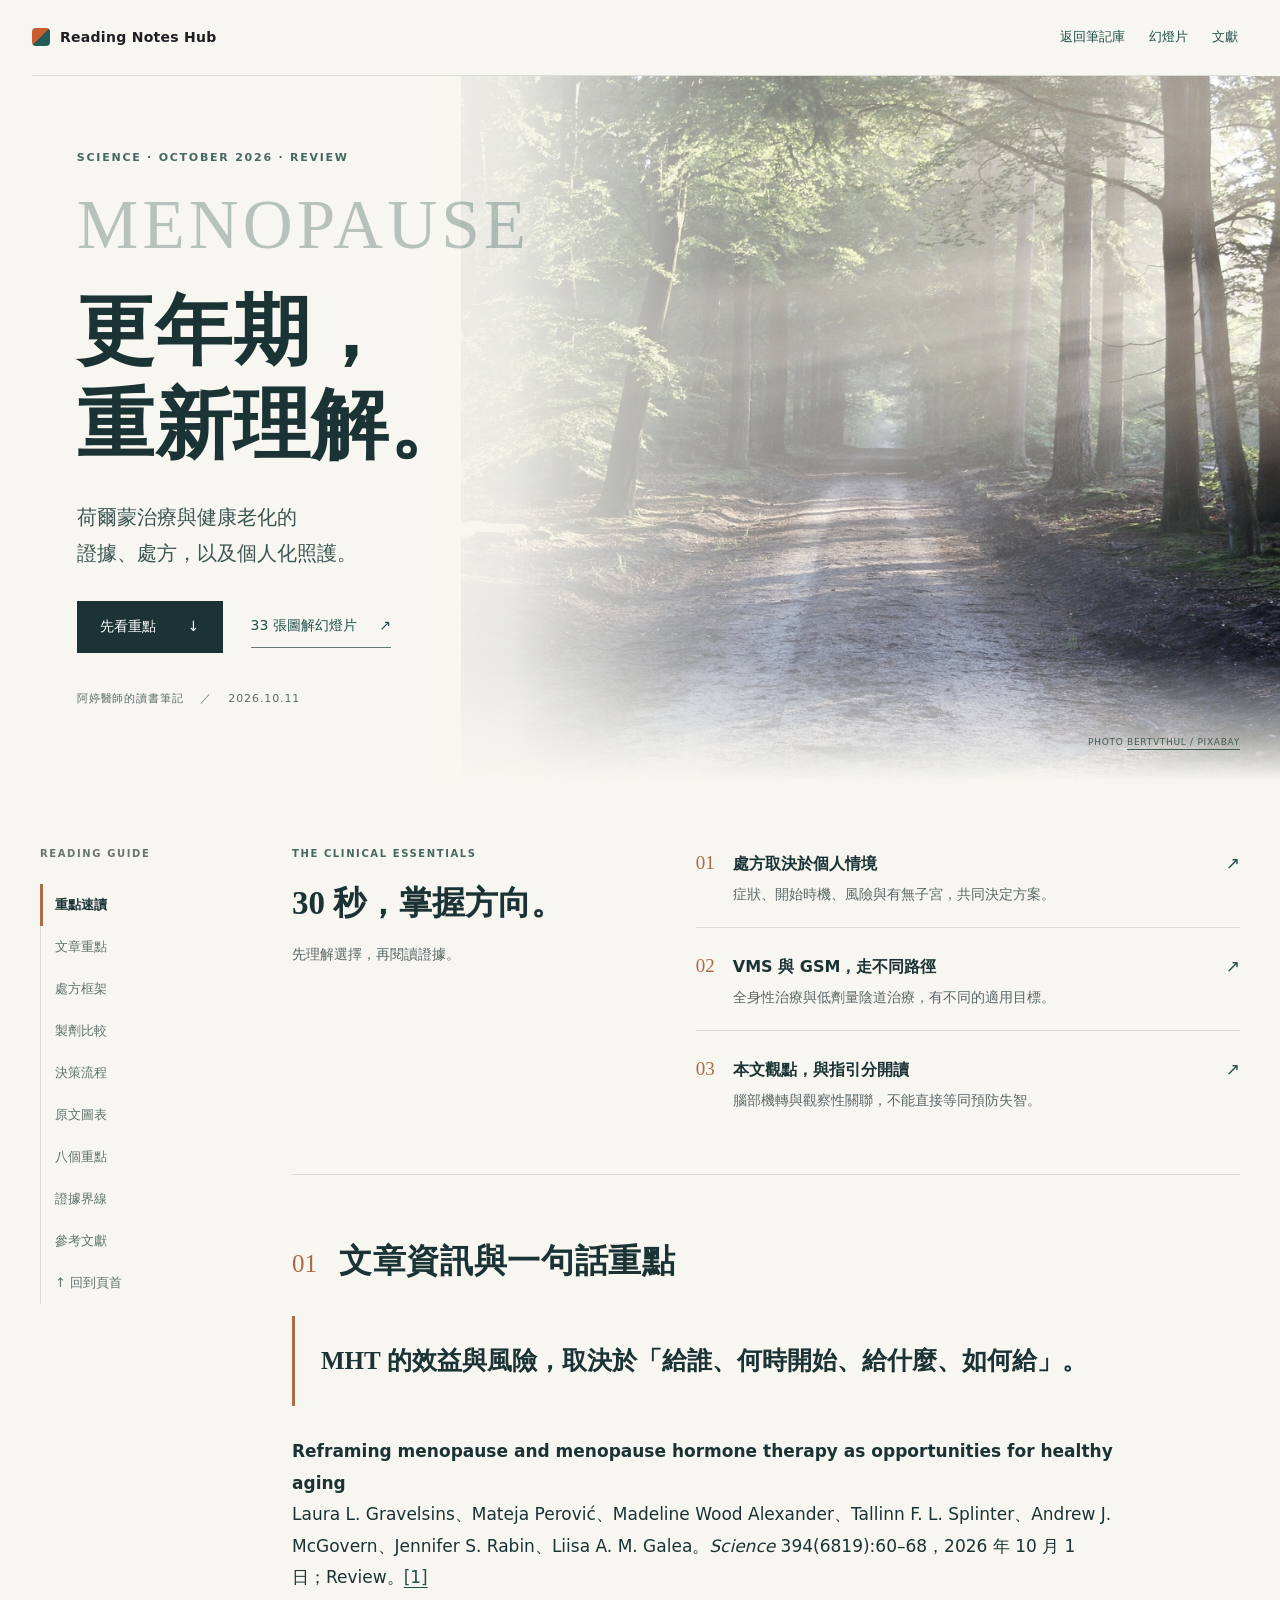
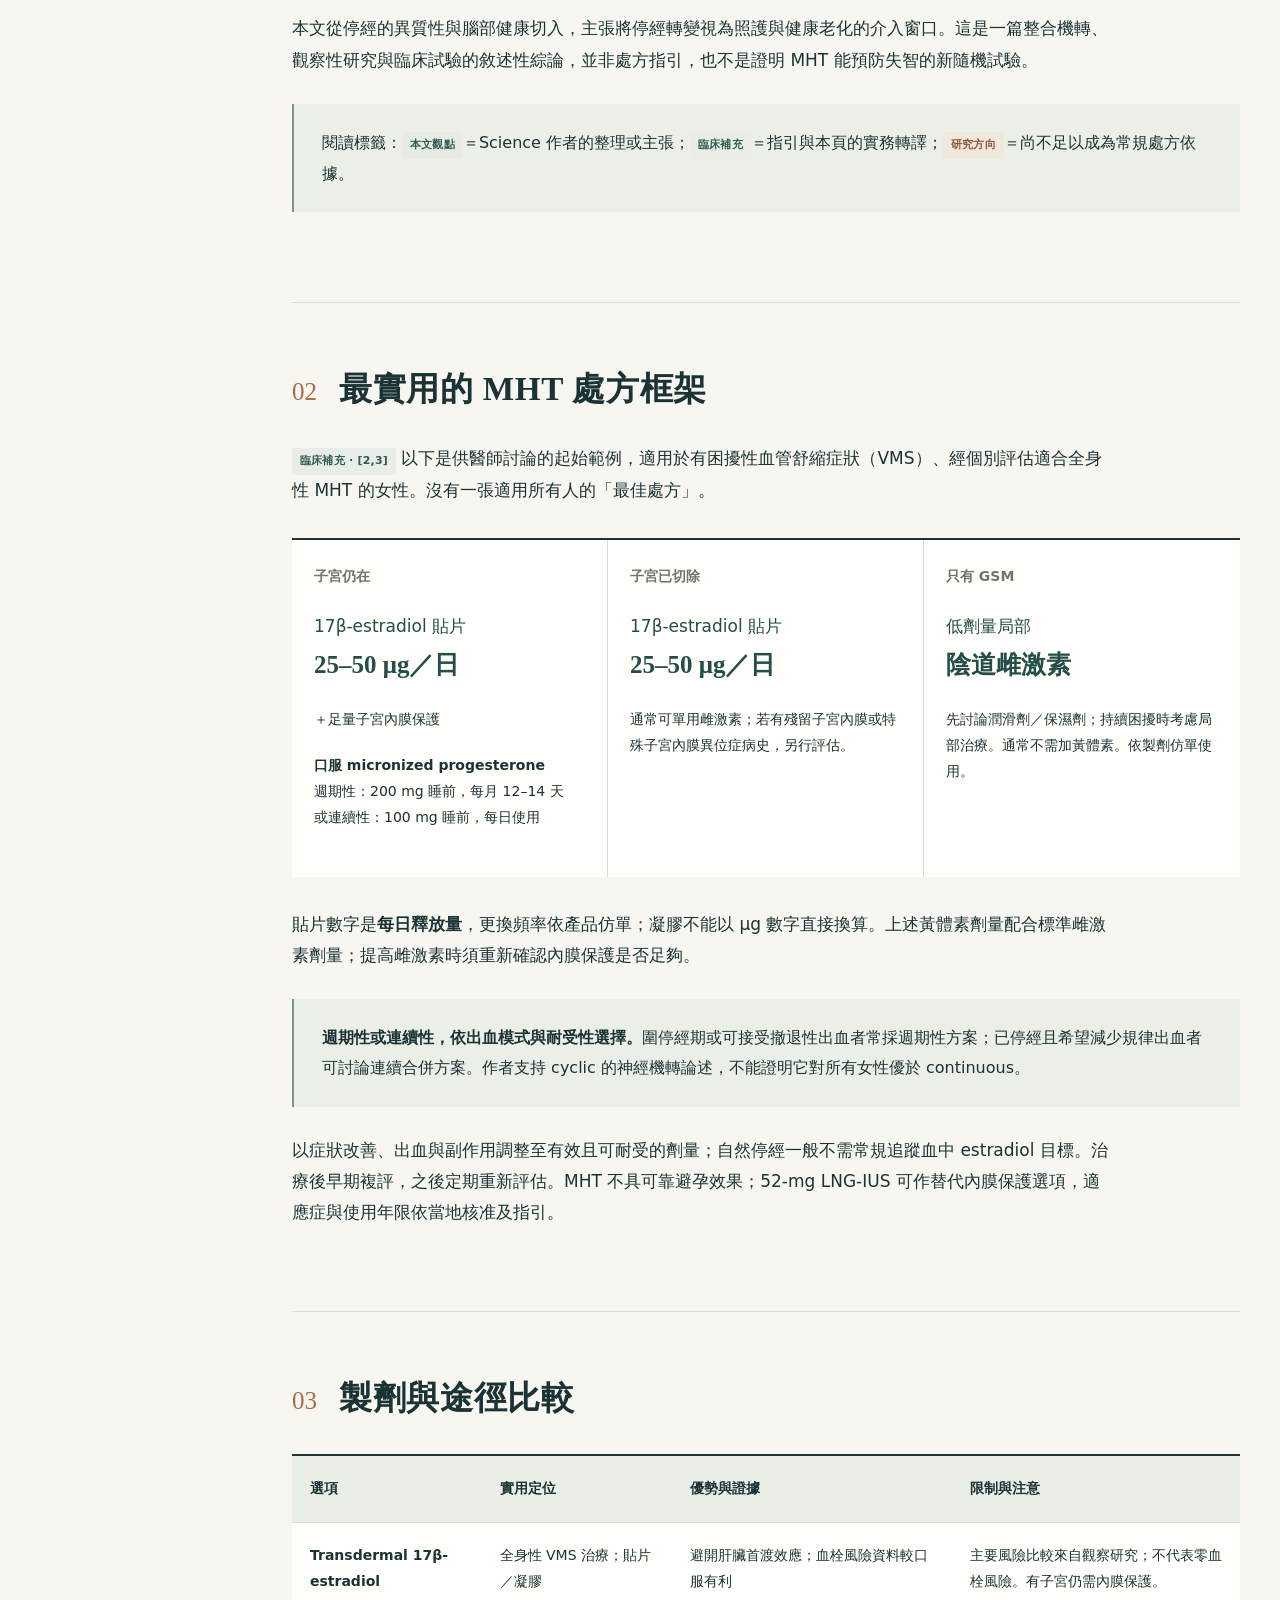
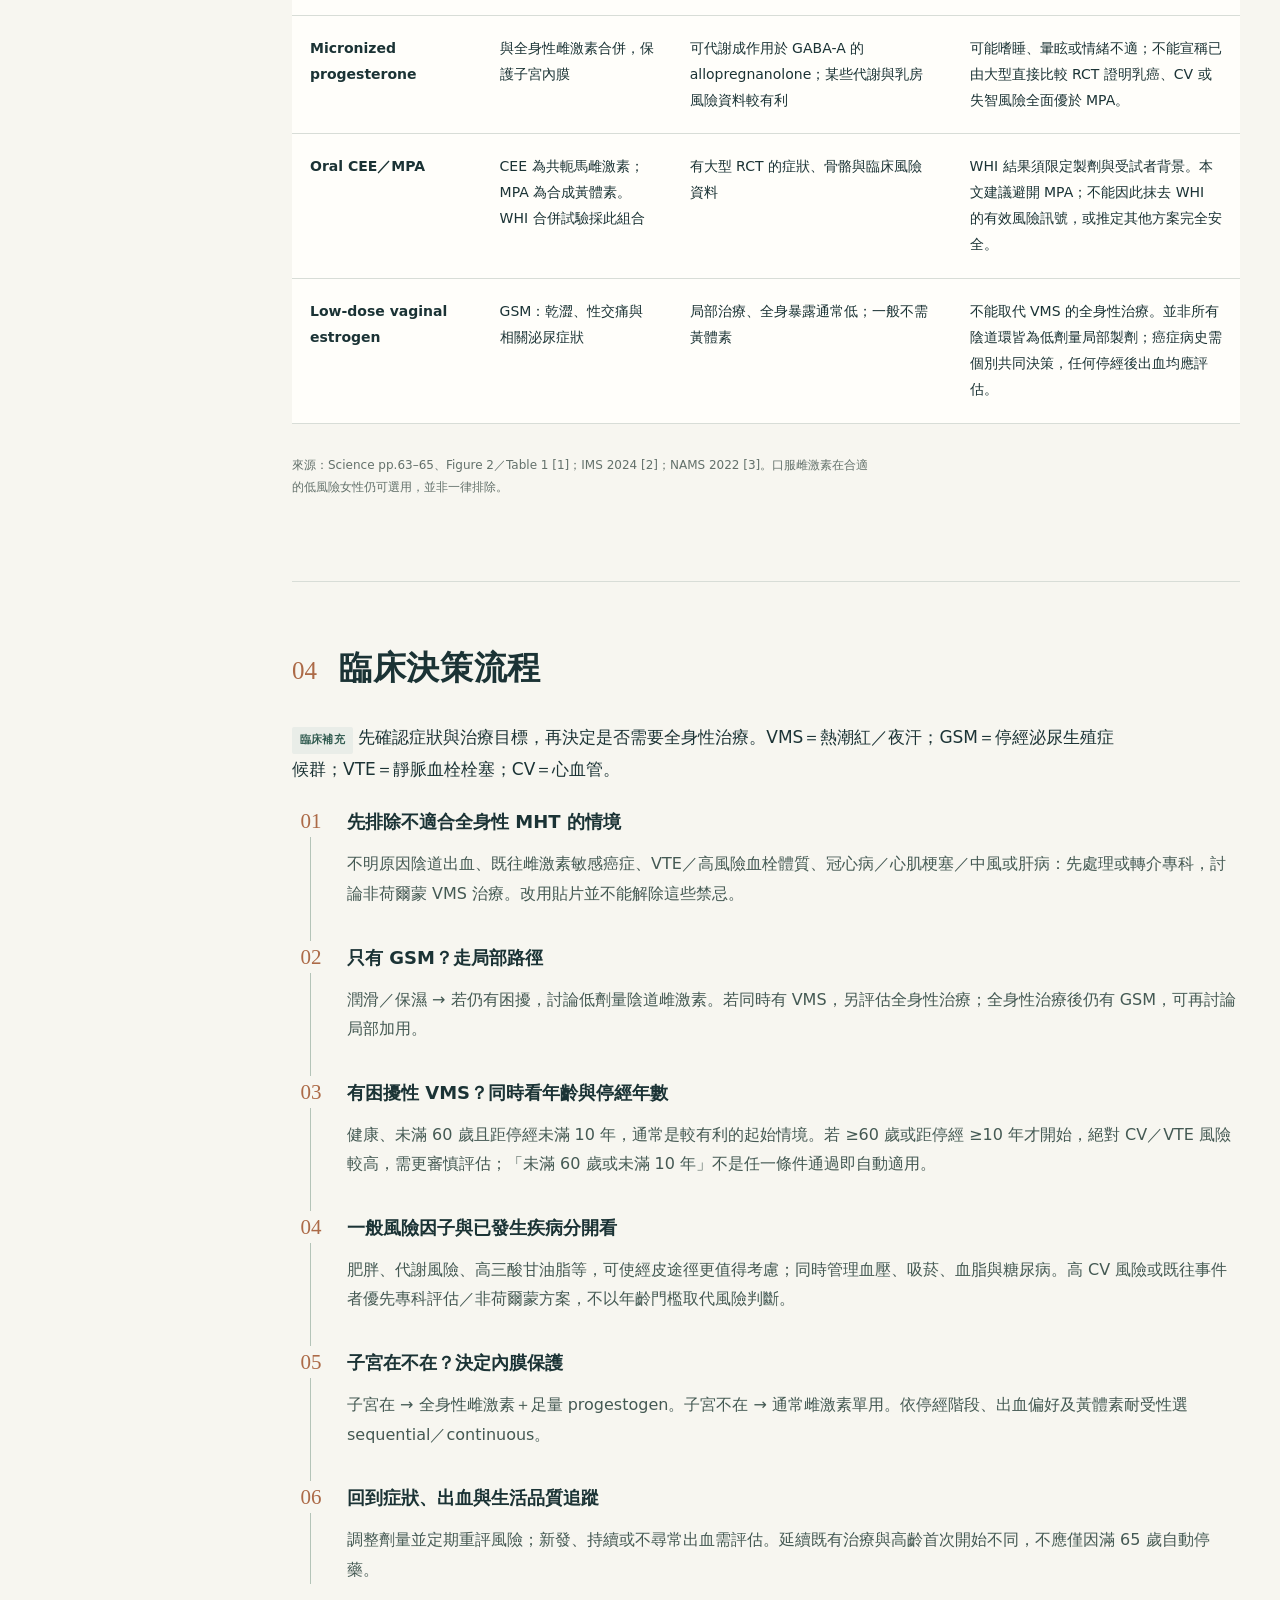
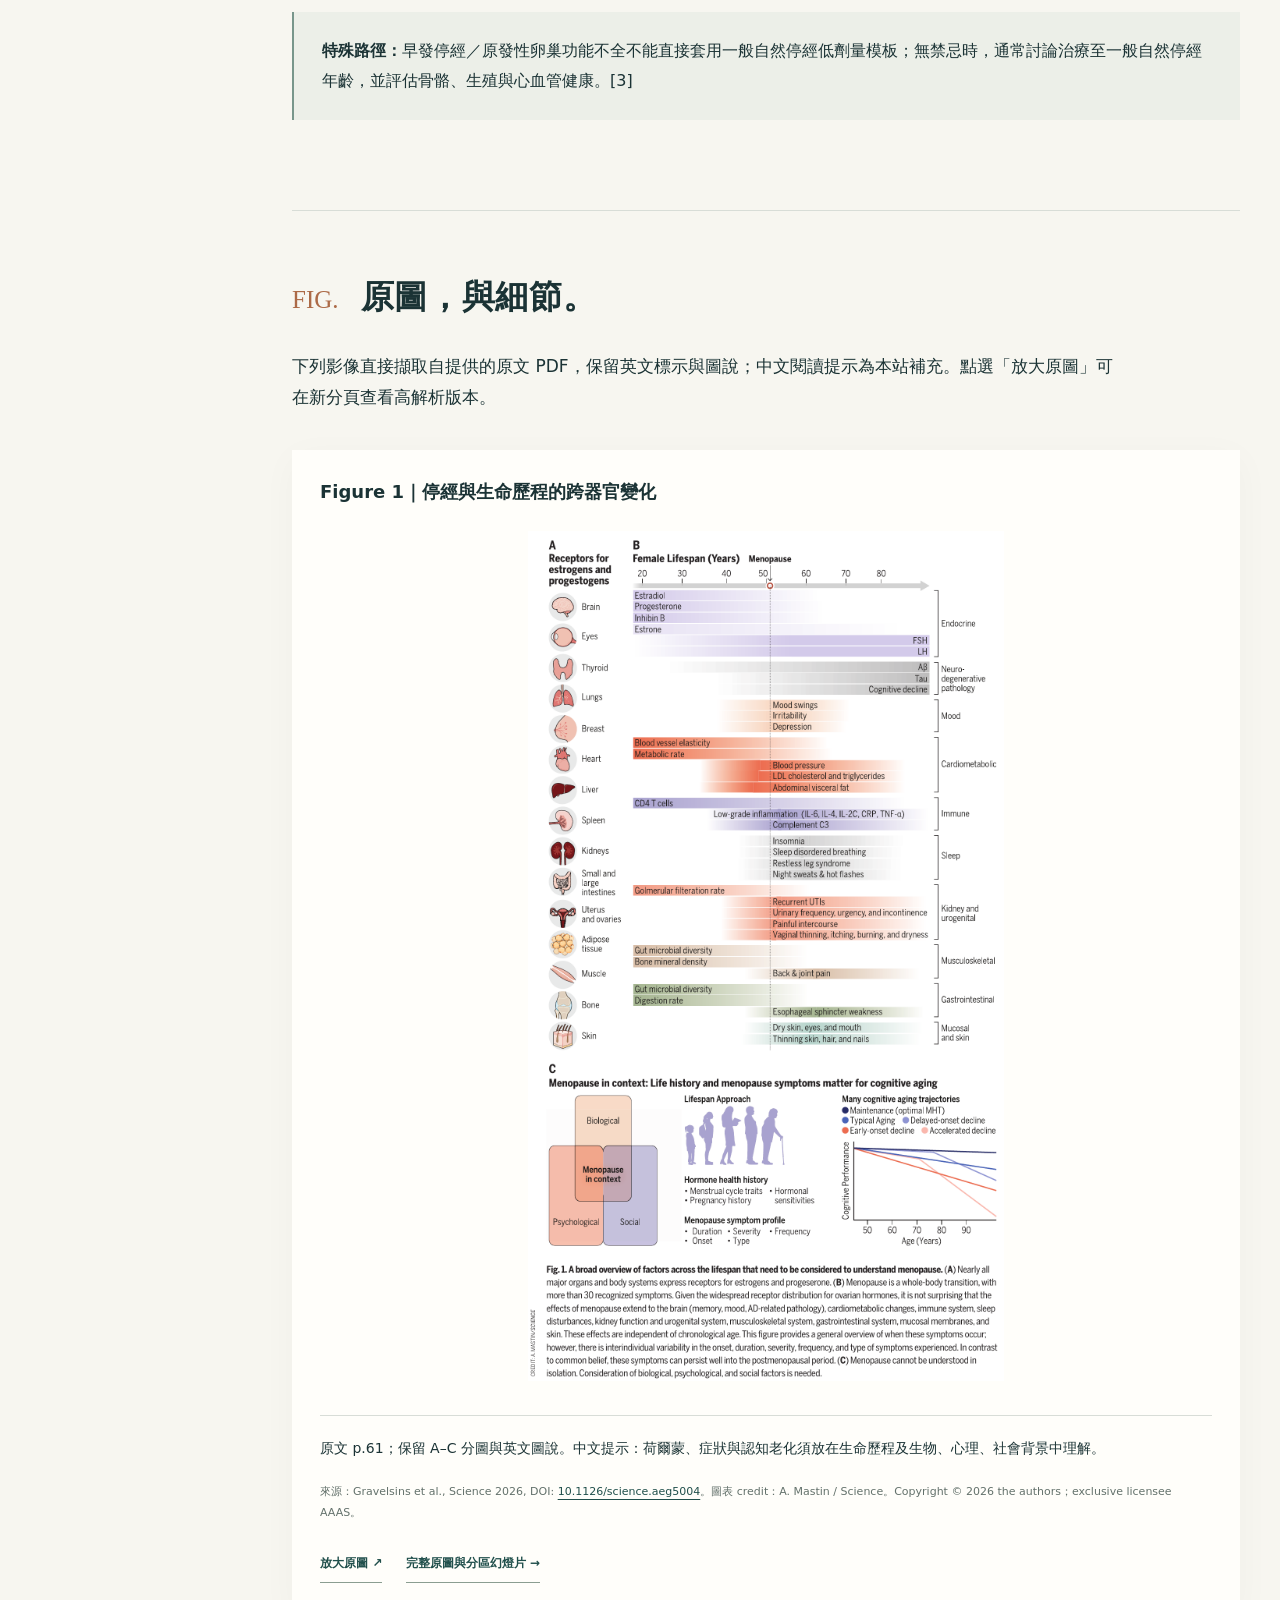
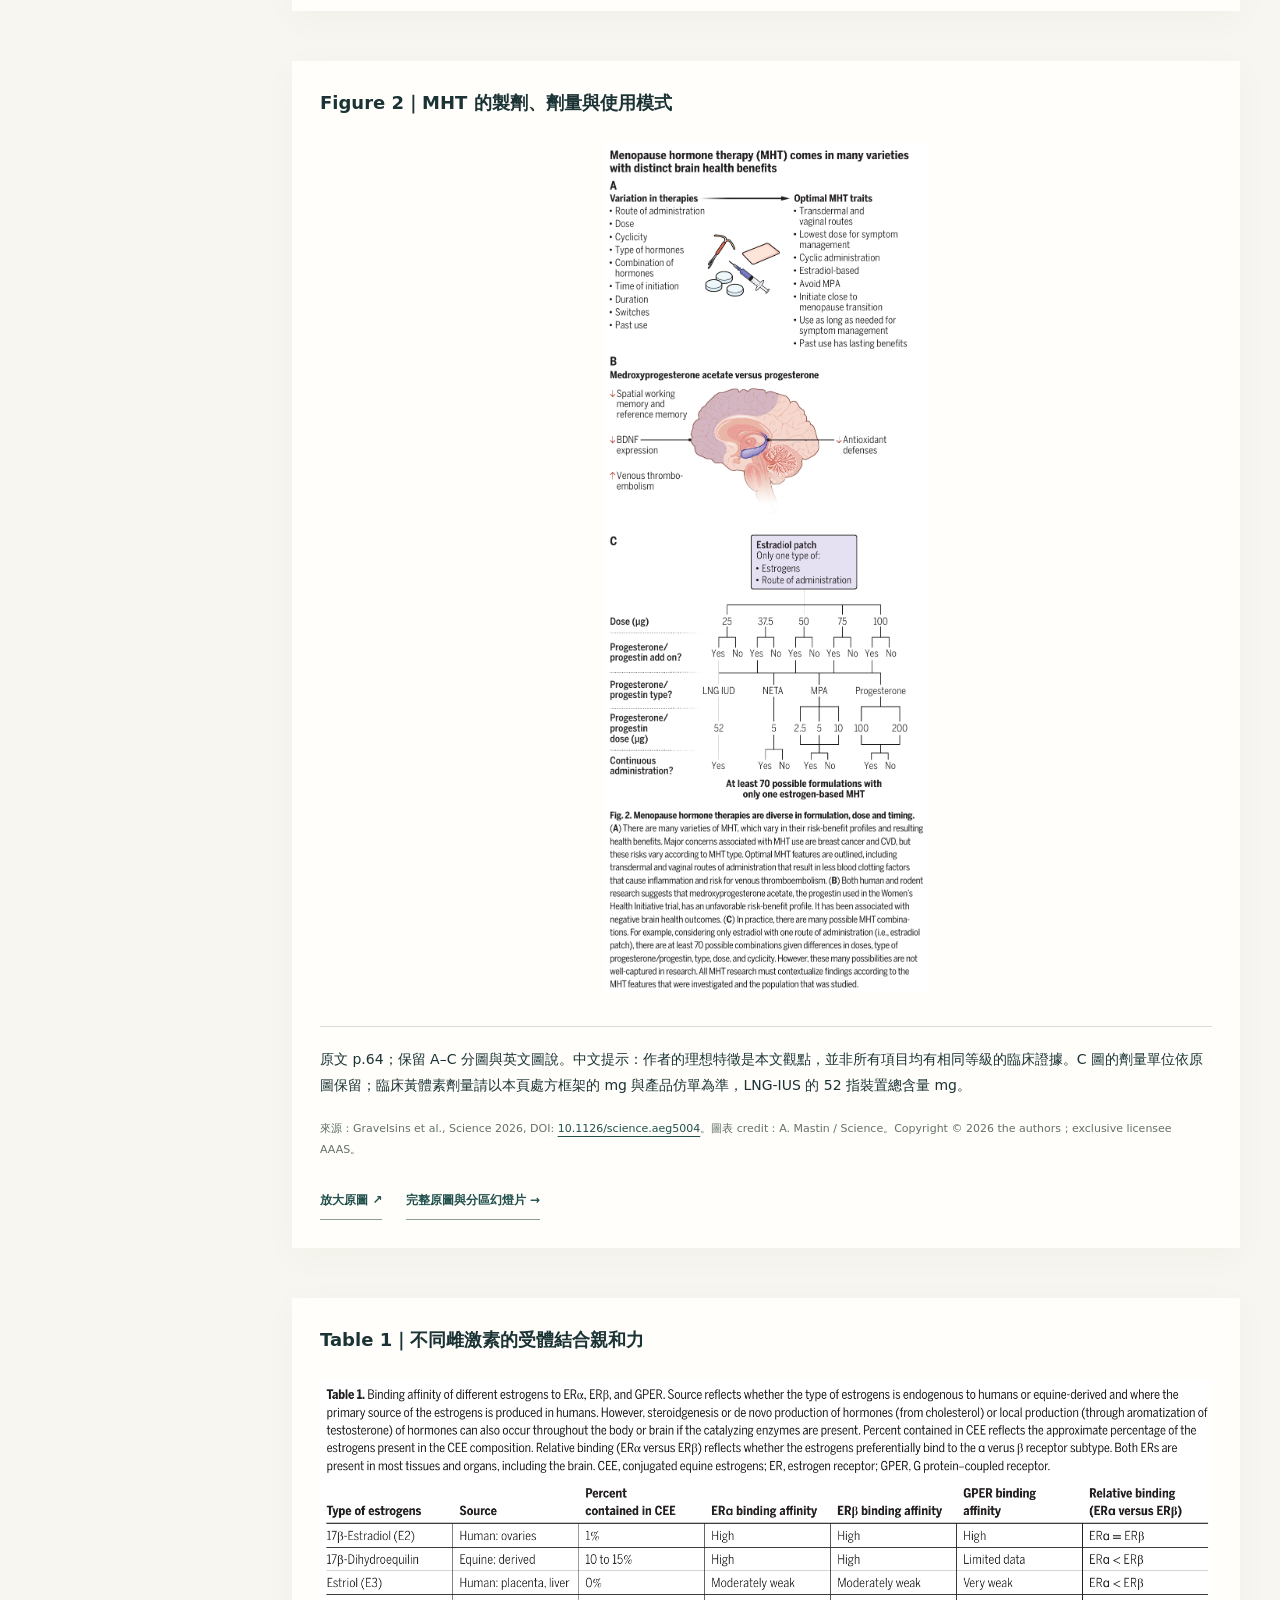
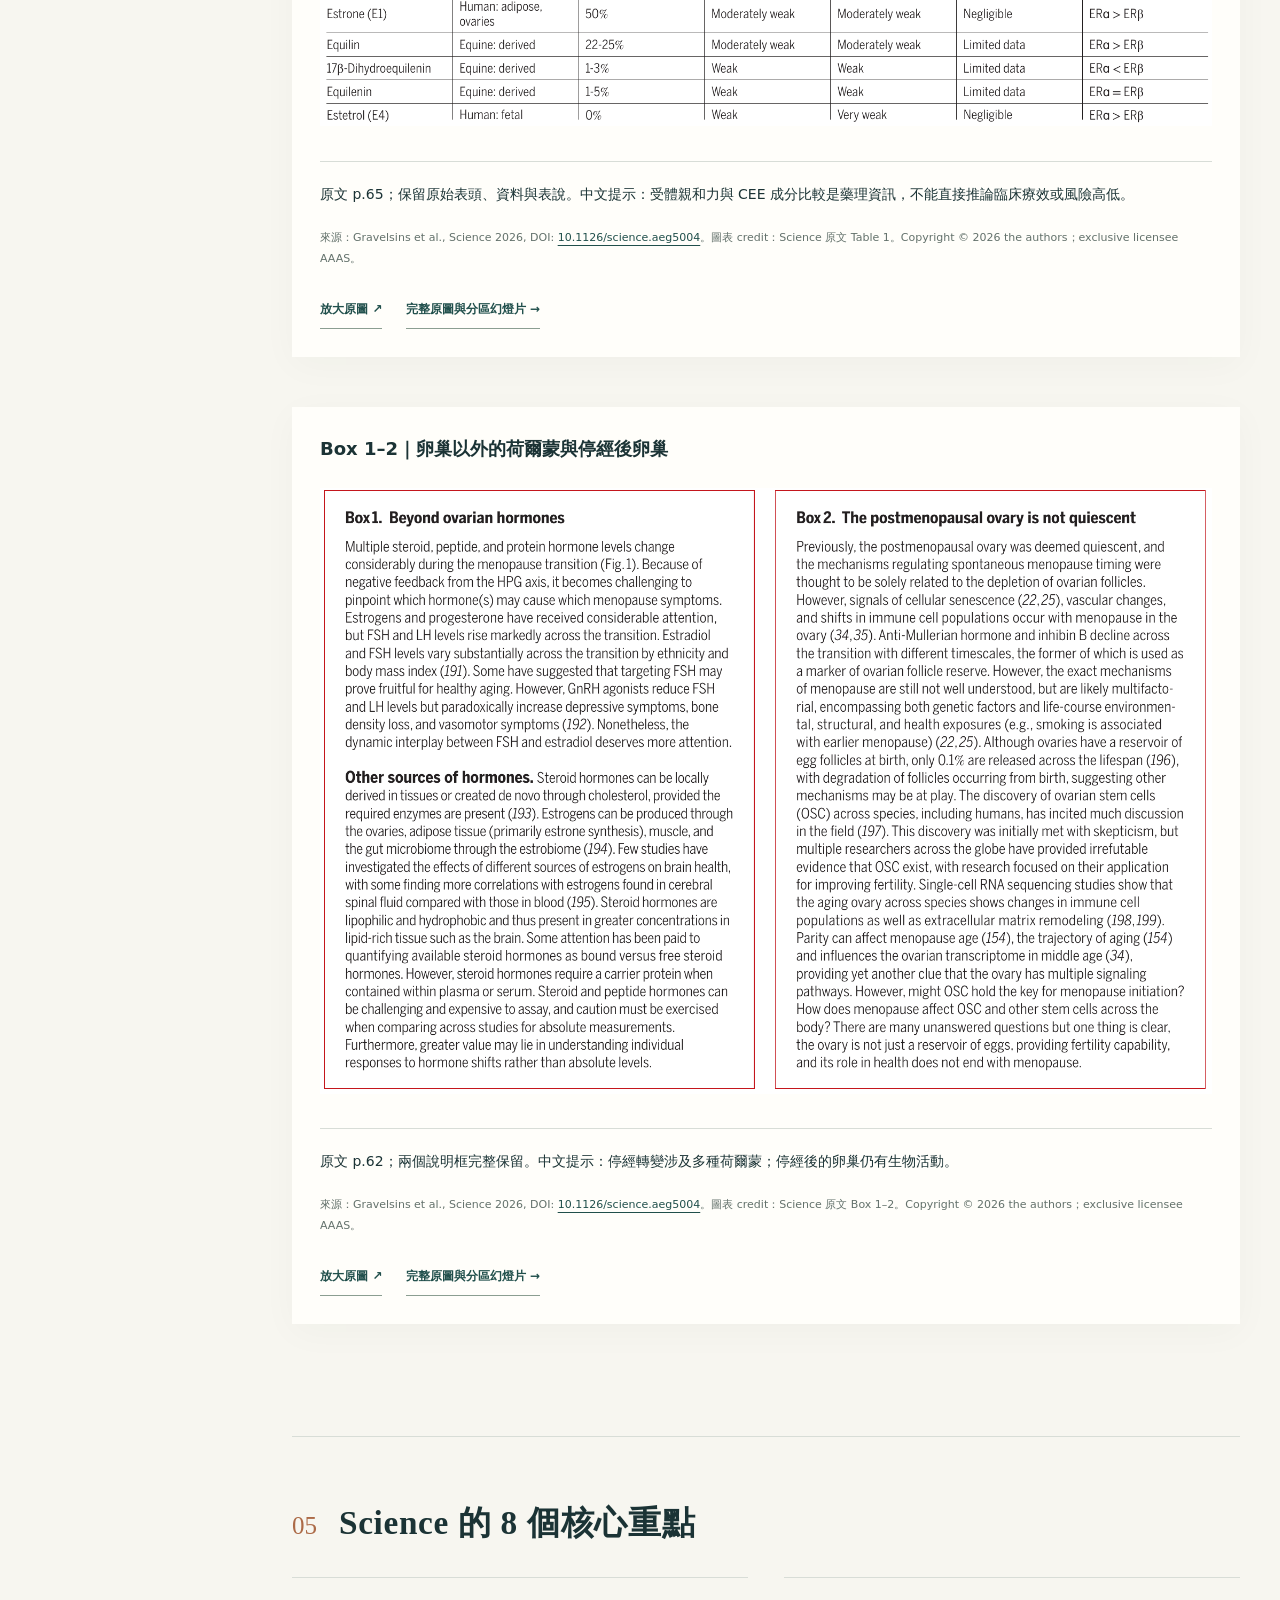
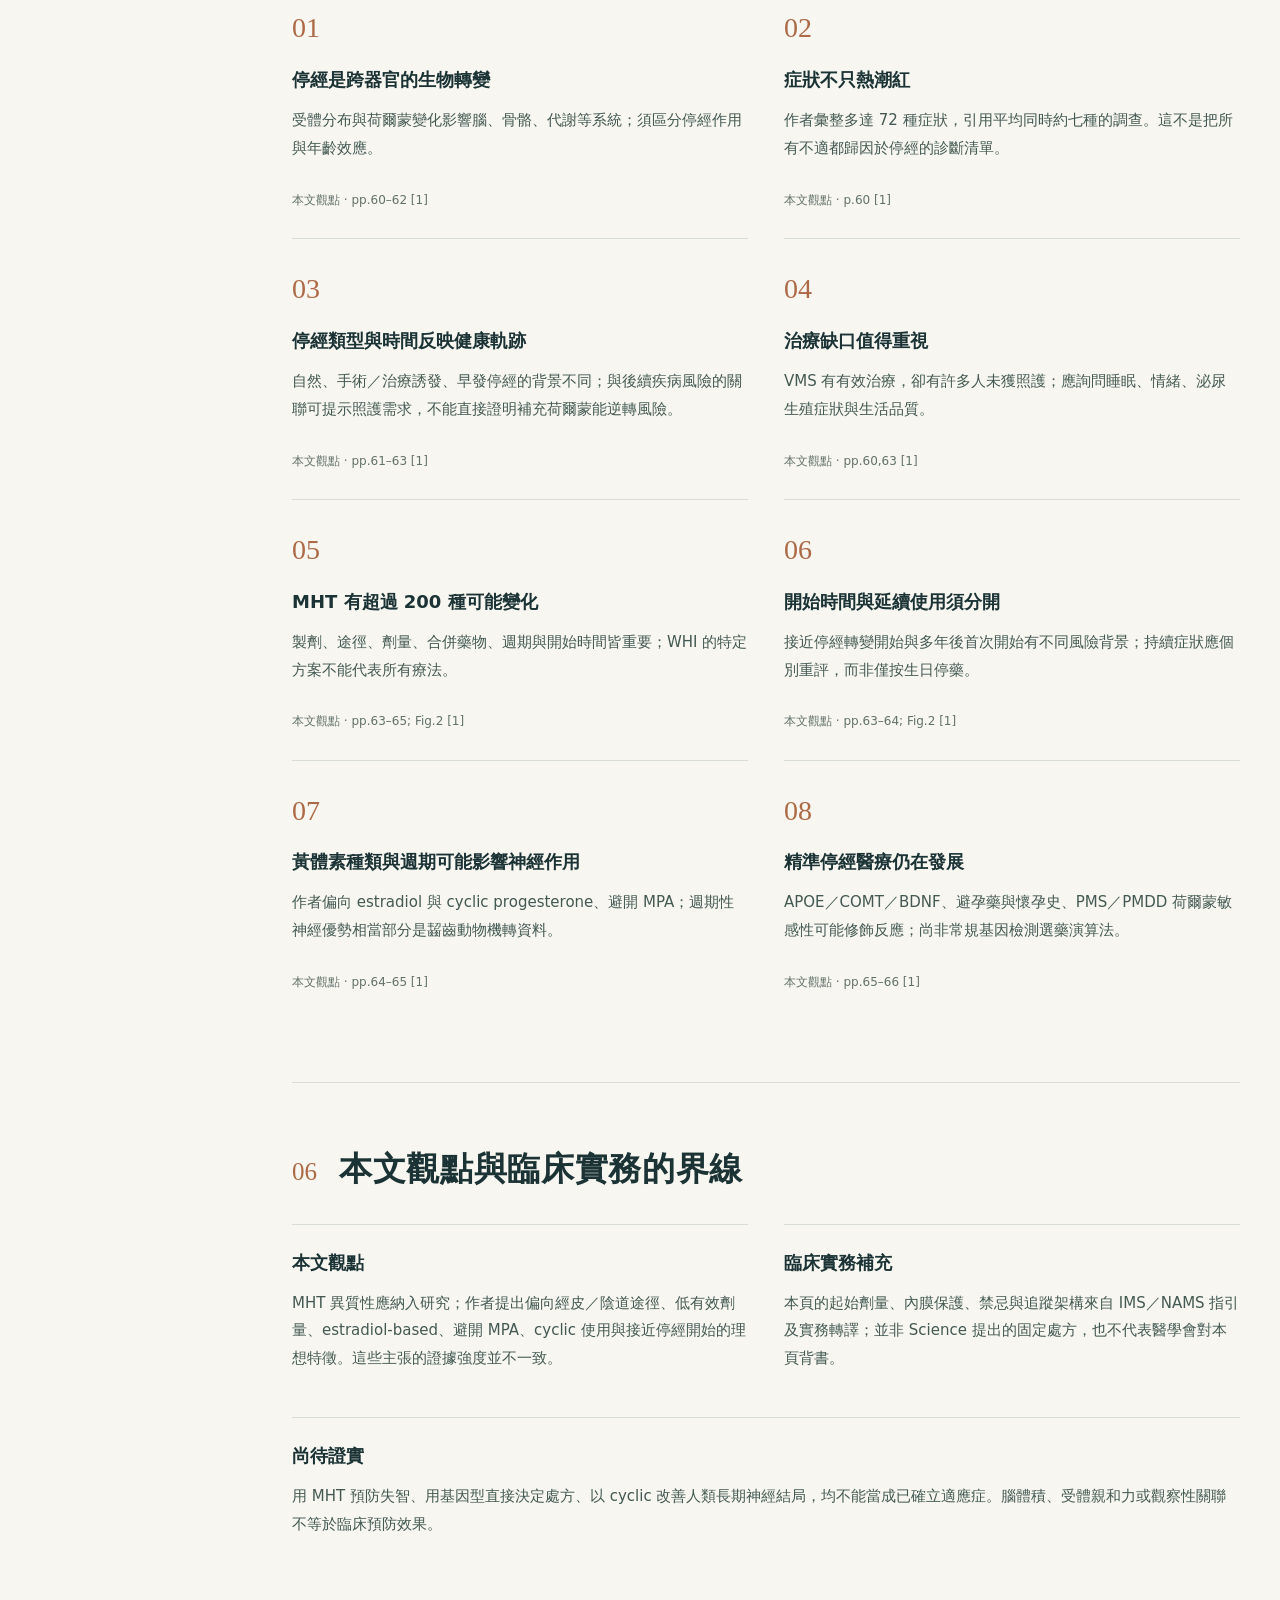
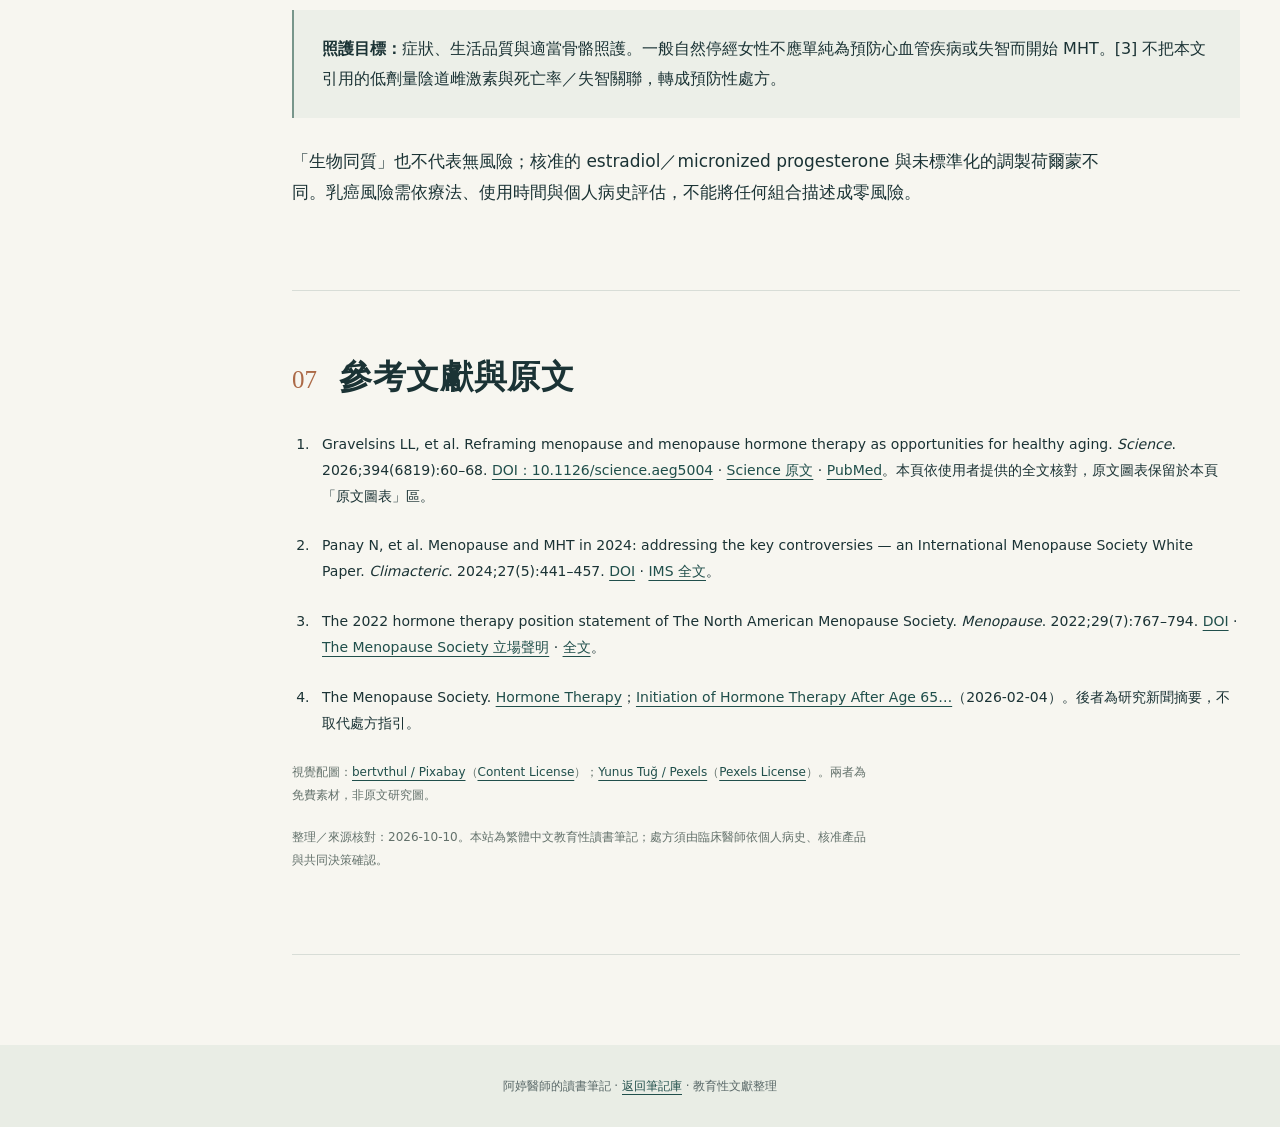
==== commit 8e542ea9: "Redesign menopause note and slides with cohesive editorial layout" ====
--- a/articles/menopause-mht-2026/index.html
+++ b/articles/menopause-mht-2026/index.html
@@ -1 +1 @@
-<!doctype html><html lang="zh-Hant"><head><meta charset="utf-8"><meta name="viewport" content="width=device-width, initial-scale=1"><title>更年期與 MHT｜Science 2026 讀書筆記</title><meta name="description" content="Science 2026 更年期與荷爾蒙治療繁體中文筆記：處方框架、製劑比較、臨床決策與證據界線。"><link rel="stylesheet" href="../../styles.css?v=mht-20261010"><link rel="stylesheet" href="article.css?v=detail-20261010"></head><body><a class="skip" href="#content">跳至文章</a><header class="site-header" id="top"><nav class="nav" aria-label="主選單"><a class="brand" href="../../index.html">Reading Notes Hub</a><div class="nav-actions"><a href="../../index.html#library">返回筆記庫</a><a href="slides.html">幻燈片</a><a href="#references">文獻</a></div></nav><div class="hero-editorial"><div class="article-hero"><p class="eyebrow">Science 2026 · Women's Health · Review</p><h1>更年期與荷爾蒙治療<br><span>從症狀照護，走向個人化健康老化</span></h1><p class="lede">把文章觀點與可用的臨床處方分開閱讀：先辨識症狀，再評估時機、風險、子宮與治療偏好。</p><p><a class="enlarge" href="slides.html">開啟 33 張圖解幻燈片 →</a></p><div class="hero-metrics"><span>繁體中文臨床筆記</span><span>原文 pp.60–68</span><span>更新 2026-10-10</span></div></div><figure class="hero-photo"><img src="assets/avenue-pixabay.jpg" alt="陽光照入林間步道"><figcaption>Photo: <a href="https://pixabay.com/photos/avenue-trees-path-sunbeams-sunrays-815297/">bertvthul / Pixabay</a></figcaption></figure></div></header><div class="reading-layout"><aside><nav aria-label="文章目錄"><p class="eyebrow">本頁導覽</p><a href="#overview">文章重點</a><a href="#regimen">處方框架</a><a href="#compare">製劑比較</a><a href="#decision">決策流程</a><a href="#original-figures">原文圖表</a><a href="#eight">八個重點</a><a href="#evidence">證據界線</a><a href="#references">參考文獻</a><a href="#top">↑ 回到頁首</a></nav></aside><main id="content"><section id="overview"><p class="eyebrow">Clinical reading notes</p><h2>01｜文章資訊與一句話重點</h2><p class="key">MHT 的效益與風險，取決於「給誰、何時開始、給什麼、如何給」。</p><p><strong>Reframing menopause and menopause hormone therapy as opportunities for healthy aging</strong><br>Laura L. Gravelsins、Mateja Perović、Madeline Wood Alexander、Tallinn F. L. Splinter、Andrew J. McGovern、Jennifer S. Rabin、Liisa A. M. Galea。<em>Science</em> 394(6819):60–68，2026 年 10 月 1 日；Review。<a href="#ref1">[1]</a></p><p>本文從停經的異質性與腦部健康切入，主張將停經轉變視為照護與健康老化的介入窗口。這是一篇整合機轉、觀察性研究與臨床試驗的敘述性綜論，並非處方指引，也不是證明 MHT 能預防失智的新隨機試驗。</p><div class="callout">閱讀標籤：<span class="badge">本文觀點</span>＝Science 作者的整理或主張；<span class="badge practice">臨床補充</span>＝指引與本頁的實務轉譯；<span class="badge research">研究方向</span>＝尚不足以成為常規處方依據。</div></section><section id="regimen"><p class="eyebrow">Clinical reading notes</p><h2>02｜最實用的 MHT 處方框架</h2><p><span class="badge practice">臨床補充 · [2,3]</span> 以下是供醫師討論的起始範例，適用於有困擾性血管舒縮症狀（VMS）、經個別評估適合全身性 MHT 的女性。沒有一張適用所有人的「最佳處方」。</p><div class="dose-grid"><article class="dose"><h3>子宮仍在</h3><p class="dose-main">17β-estradiol 貼片<br><strong>25–50 μg／日</strong></p><p>＋足量子宮內膜保護</p><p><strong>口服 micronized progesterone</strong><br>週期性：200 mg 睡前，每月 12–14 天<br>或連續性：100 mg 睡前，每日使用</p></article><article class="dose"><h3>子宮已切除</h3><p class="dose-main">17β-estradiol 貼片<br><strong>25–50 μg／日</strong></p><p>通常可單用雌激素；若有殘留子宮內膜或特殊子宮內膜異位症病史，另行評估。</p></article><article class="dose"><h3>只有 GSM</h3><p class="dose-main">低劑量局部<br><strong>陰道雌激素</strong></p><p>先討論潤滑劑／保濕劑；持續困擾時考慮局部治療。通常不需加黃體素。依製劑仿單使用。</p></article></div><p>貼片數字是<strong>每日釋放量</strong>，更換頻率依產品仿單；凝膠不能以 μg 數字直接換算。上述黃體素劑量配合標準雌激素劑量；提高雌激素時須重新確認內膜保護是否足夠。</p><div class="callout"><strong>週期性或連續性，依出血模式與耐受性選擇。</strong>圍停經期或可接受撤退性出血者常採週期性方案；已停經且希望減少規律出血者可討論連續合併方案。作者支持 cyclic 的神經機轉論述，不能證明它對所有女性優於 continuous。</div><p>以症狀改善、出血與副作用調整至有效且可耐受的劑量；自然停經一般不需常規追蹤血中 estradiol 目標。治療後早期複評，之後定期重新評估。MHT 不具可靠避孕效果；52-mg LNG-IUS 可作替代內膜保護選項，適應症與使用年限依當地核准及指引。</p></section><section id="compare"><p class="eyebrow">Clinical reading notes</p><h2>03｜製劑與途徑比較</h2><div class="table-wrap" role="region" aria-label="荷爾蒙製劑比較" tabindex="0"><table><thead><tr><th>選項</th><th>實用定位</th><th>優勢與證據</th><th>限制與注意</th></tr></thead><tbody><tr><th>Transdermal 17β-estradiol</th><td>全身性 VMS 治療；貼片／凝膠</td><td>避開肝臟首渡效應；血栓風險資料較口服有利</td><td>主要風險比較來自觀察研究；不代表零血栓風險。有子宮仍需內膜保護。</td></tr><tr><th>Micronized progesterone</th><td>與全身性雌激素合併，保護子宮內膜</td><td>可代謝成作用於 GABA-A 的 allopregnanolone；某些代謝與乳房風險資料較有利</td><td>可能嗜睡、暈眩或情緒不適；不能宣稱已由大型直接比較 RCT 證明乳癌、CV 或失智風險全面優於 MPA。</td></tr><tr><th>Oral CEE／MPA</th><td>CEE 為共軛馬雌激素；MPA 為合成黃體素。WHI 合併試驗採此組合</td><td>有大型 RCT 的症狀、骨骼與臨床風險資料</td><td>WHI 結果須限定製劑與受試者背景。本文建議避開 MPA；不能因此抹去 WHI 的有效風險訊號，或推定其他方案完全安全。</td></tr><tr><th>Low-dose vaginal estrogen</th><td>GSM：乾澀、性交痛與相關泌尿症狀</td><td>局部治療、全身暴露通常低；一般不需黃體素</td><td>不能取代 VMS 的全身性治療。並非所有陰道環皆為低劑量局部製劑；癌症病史需個別共同決策，任何停經後出血均應評估。</td></tr></tbody></table></div><p class="source-note">來源：Science pp.63–65、Figure 2／Table 1 [1]；IMS 2024 [2]；NAMS 2022 [3]。口服雌激素在合適的低風險女性仍可選用，並非一律排除。</p></section><section id="decision"><p class="eyebrow">Clinical reading notes</p><h2>04｜臨床決策流程</h2><p><span class="badge practice">臨床補充</span> 先確認症狀與治療目標，再決定是否需要全身性治療。VMS＝熱潮紅／夜汗；GSM＝停經泌尿生殖症候群；VTE＝靜脈血栓栓塞；CV＝心血管。</p><ol class="flow"><li><h3>先排除不適合全身性 MHT 的情境</h3><p>不明原因陰道出血、既往雌激素敏感癌症、VTE／高風險血栓體質、冠心病／心肌梗塞／中風或肝病：先處理或轉介專科，討論非荷爾蒙 VMS 治療。改用貼片並不能解除這些禁忌。</p></li><li><h3>只有 GSM？走局部路徑</h3><p>潤滑／保濕 → 若仍有困擾，討論低劑量陰道雌激素。若同時有 VMS，另評估全身性治療；全身性治療後仍有 GSM，可再討論局部加用。</p></li><li><h3>有困擾性 VMS？同時看年齡與停經年數</h3><p>健康、未滿 60 歲且距停經未滿 10 年，通常是較有利的起始情境。若 ≥60 歲或距停經 ≥10 年才開始，絕對 CV／VTE 風險較高，需更審慎評估；「未滿 60 歲或未滿 10 年」不是任一條件通過即自動適用。</p></li><li><h3>一般風險因子與已發生疾病分開看</h3><p>肥胖、代謝風險、高三酸甘油脂等，可使經皮途徑更值得考慮；同時管理血壓、吸菸、血脂與糖尿病。高 CV 風險或既往事件者優先專科評估／非荷爾蒙方案，不以年齡門檻取代風險判斷。</p></li><li><h3>子宮在不在？決定內膜保護</h3><p>子宮在 → 全身性雌激素＋足量 progestogen。子宮不在 → 通常雌激素單用。依停經階段、出血偏好及黃體素耐受性選 sequential／continuous。</p></li><li><h3>回到症狀、出血與生活品質追蹤</h3><p>調整劑量並定期重評風險；新發、持續或不尋常出血需評估。延續既有治療與高齡首次開始不同，不應僅因滿 65 歲自動停藥。</p></li></ol><div class="callout"><strong>特殊路徑：</strong>早發停經／原發性卵巢功能不全不能直接套用一般自然停經低劑量模板；無禁忌時，通常討論治療至一般自然停經年齡，並評估骨骼、生殖與心血管健康。[3]</div></section><section id="original-figures"><p class="eyebrow">Original figures &amp; table</p><h2>原文圖表｜保留原圖與完整圖說</h2><p>下列影像直接擷取自提供的原文 PDF，保留英文標示與圖說；中文閱讀提示為本站補充。點選「放大原圖」可在新分頁查看高解析版本。</p><figure class="original-figure"><h3>Figure 1｜停經與生命歷程的跨器官變化</h3><a href="assets/figure-1.png" target="_blank" rel="noopener" aria-label="放大 Figure 1｜停經與生命歷程的跨器官變化"><img src="assets/figure-1.png" alt="Figure 1｜停經與生命歷程的跨器官變化，含原文標示與完整圖說" loading="lazy"></a><figcaption><p>原文 p.61；保留 A–C 分圖與英文圖說。中文提示：荷爾蒙、症狀與認知老化須放在生命歷程及生物、心理、社會背景中理解。</p><p class="source-note">來源：Gravelsins et al., Science 2026, DOI: <a href="https://doi.org/10.1126/science.aeg5004">10.1126/science.aeg5004</a>。圖表 credit：A. Mastin / Science。Copyright © 2026 the authors；exclusive licensee AAAS。</p><a class="enlarge" href="assets/figure-1.png" target="_blank" rel="noopener">放大原圖 ↗</a> <a class="enlarge" href="slides.html#slide-4">完整原圖與分區幻燈片 →</a></figcaption></figure><figure class="original-figure"><h3>Figure 2｜MHT 的製劑、劑量與使用模式</h3><a href="assets/figure-2.png" target="_blank" rel="noopener" aria-label="放大 Figure 2｜MHT 的製劑、劑量與使用模式"><img src="assets/figure-2.png" alt="Figure 2｜MHT 的製劑、劑量與使用模式，含原文標示與完整圖說" loading="lazy"></a><figcaption><p>原文 p.64；保留 A–C 分圖與英文圖說。中文提示：作者的理想特徵是本文觀點，並非所有項目均有相同等級的臨床證據。C 圖的劑量單位依原圖保留；臨床黃體素劑量請以本頁處方框架的 mg 與產品仿單為準，LNG-IUS 的 52 指裝置總含量 mg。</p><p class="source-note">來源：Gravelsins et al., Science 2026, DOI: <a href="https://doi.org/10.1126/science.aeg5004">10.1126/science.aeg5004</a>。圖表 credit：A. Mastin / Science。Copyright © 2026 the authors；exclusive licensee AAAS。</p><a class="enlarge" href="assets/figure-2.png" target="_blank" rel="noopener">放大原圖 ↗</a> <a class="enlarge" href="slides.html#slide-11">完整原圖與分區幻燈片 →</a></figcaption></figure><figure class="original-figure"><h3>Table 1｜不同雌激素的受體結合親和力</h3><a href="assets/table-1.png" target="_blank" rel="noopener" aria-label="放大 Table 1｜不同雌激素的受體結合親和力"><img src="assets/table-1.png" alt="Table 1｜不同雌激素的受體結合親和力，含原文標示與完整圖說" loading="lazy"></a><figcaption><p>原文 p.65；保留原始表頭、資料與表說。中文提示：受體親和力與 CEE 成分比較是藥理資訊，不能直接推論臨床療效或風險高低。</p><p class="source-note">來源：Gravelsins et al., Science 2026, DOI: <a href="https://doi.org/10.1126/science.aeg5004">10.1126/science.aeg5004</a>。圖表 credit：Science 原文 Table 1。Copyright © 2026 the authors；exclusive licensee AAAS。</p><a class="enlarge" href="assets/table-1.png" target="_blank" rel="noopener">放大原圖 ↗</a> <a class="enlarge" href="slides.html#slide-17">完整原圖與分區幻燈片 →</a></figcaption></figure><figure class="original-figure"><h3>Box 1–2｜卵巢以外的荷爾蒙與停經後卵巢</h3><a href="assets/boxes-1-2.png" target="_blank" rel="noopener" aria-label="放大 Box 1–2｜卵巢以外的荷爾蒙與停經後卵巢"><img src="assets/boxes-1-2.png" alt="Box 1–2｜卵巢以外的荷爾蒙與停經後卵巢，含原文標示與完整圖說" loading="lazy"></a><figcaption><p>原文 p.62；兩個說明框完整保留。中文提示：停經轉變涉及多種荷爾蒙；停經後的卵巢仍有生物活動。</p><p class="source-note">來源：Gravelsins et al., Science 2026, DOI: <a href="https://doi.org/10.1126/science.aeg5004">10.1126/science.aeg5004</a>。圖表 credit：Science 原文 Box 1–2。Copyright © 2026 the authors；exclusive licensee AAAS。</p><a class="enlarge" href="assets/boxes-1-2.png" target="_blank" rel="noopener">放大原圖 ↗</a> <a class="enlarge" href="slides.html#slide-20">完整原圖與分區幻燈片 →</a></figcaption></figure></section><section id="eight"><p class="eyebrow">Clinical reading notes</p><h2>05｜Science 的 8 個核心重點</h2><div class="point-grid"><article><span class="point-number">01</span><h3>停經是跨器官的生物轉變</h3><p>受體分布與荷爾蒙變化影響腦、骨骼、代謝等系統；須區分停經作用與年齡效應。</p><small>本文觀點 · pp.60–62 [1]</small></article><article><span class="point-number">02</span><h3>症狀不只熱潮紅</h3><p>作者彙整多達 72 種症狀，引用平均同時約七種的調查。這不是把所有不適都歸因於停經的診斷清單。</p><small>本文觀點 · p.60 [1]</small></article><article><span class="point-number">03</span><h3>停經類型與時間反映健康軌跡</h3><p>自然、手術／治療誘發、早發停經的背景不同；與後續疾病風險的關聯可提示照護需求，不能直接證明補充荷爾蒙能逆轉風險。</p><small>本文觀點 · pp.61–63 [1]</small></article><article><span class="point-number">04</span><h3>治療缺口值得重視</h3><p>VMS 有有效治療，卻有許多人未獲照護；應詢問睡眠、情緒、泌尿生殖症狀與生活品質。</p><small>本文觀點 · pp.60,63 [1]</small></article><article><span class="point-number">05</span><h3>MHT 有超過 200 種可能變化</h3><p>製劑、途徑、劑量、合併藥物、週期與開始時間皆重要；WHI 的特定方案不能代表所有療法。</p><small>本文觀點 · pp.63–65; Fig.2 [1]</small></article><article><span class="point-number">06</span><h3>開始時間與延續使用須分開</h3><p>接近停經轉變開始與多年後首次開始有不同風險背景；持續症狀應個別重評，而非僅按生日停藥。</p><small>本文觀點 · pp.63–64; Fig.2 [1]</small></article><article><span class="point-number">07</span><h3>黃體素種類與週期可能影響神經作用</h3><p>作者偏向 estradiol 與 cyclic progesterone、避開 MPA；週期性神經優勢相當部分是齧齒動物機轉資料。</p><small>本文觀點 · pp.64–65 [1]</small></article><article><span class="point-number">08</span><h3>精準停經醫療仍在發展</h3><p>APOE／COMT／BDNF、避孕藥與懷孕史、PMS／PMDD 荷爾蒙敏感性可能修飾反應；尚非常規基因檢測選藥演算法。</p><small>本文觀點 · pp.65–66 [1]</small></article></div></section><section id="evidence"><p class="eyebrow">Clinical reading notes</p><h2>06｜本文觀點與臨床實務的界線</h2><div class="evidence-grid"><article><h3>本文觀點</h3><p>MHT 異質性應納入研究；作者提出偏向經皮／陰道途徑、低有效劑量、estradiol-based、避開 MPA、cyclic 使用與接近停經開始的理想特徵。這些主張的證據強度並不一致。</p></article><article><h3>臨床實務補充</h3><p>本頁的起始劑量、內膜保護、禁忌與追蹤架構來自 IMS／NAMS 指引及實務轉譯；並非 Science 提出的固定處方，也不代表醫學會對本頁背書。</p></article><article><h3>尚待證實</h3><p>用 MHT 預防失智、用基因型直接決定處方、以 cyclic 改善人類長期神經結局，均不能當成已確立適應症。腦體積、受體親和力或觀察性關聯不等於臨床預防效果。</p></article></div><div class="callout"><strong>照護目標：</strong>症狀、生活品質與適當骨骼照護。一般自然停經女性不應單純為預防心血管疾病或失智而開始 MHT。[3] 不把本文引用的低劑量陰道雌激素與死亡率／失智關聯，轉成預防性處方。</div><p>「生物同質」也不代表無風險；核准的 estradiol／micronized progesterone 與未標準化的調製荷爾蒙不同。乳癌風險需依療法、使用時間與個人病史評估，不能將任何組合描述成零風險。</p></section><section id="references"><p class="eyebrow">Clinical reading notes</p><h2>07｜參考文獻與原文</h2><ol class="references"><li id="ref1">Gravelsins LL, et al. Reframing menopause and menopause hormone therapy as opportunities for healthy aging. <em>Science</em>. 2026;394(6819):60–68. <a href="https://doi.org/10.1126/science.aeg5004">DOI：10.1126/science.aeg5004</a> · <a href="https://www.science.org/doi/10.1126/science.aeg5004">Science 原文</a> · <a href="https://pubmed.ncbi.nlm.nih.gov/42821696/">PubMed</a>。本頁依使用者提供的全文核對，原文圖表保留於本頁「原文圖表」區。</li><li id="ref2">Panay N, et al. Menopause and MHT in 2024: addressing the key controversies — an International Menopause Society White Paper. <em>Climacteric</em>. 2024;27(5):441–457. <a href="https://doi.org/10.1080/13697137.2024.2394950">DOI</a> · <a href="https://www.imsociety.org/wp-content/uploads/2024/09/Menopause-and-MHT-in-2024-addressing-the-key-controversies-an-International-Menopause-Society-White-Paper.pdf">IMS 全文</a>。</li><li id="ref3">The 2022 hormone therapy position statement of The North American Menopause Society. <em>Menopause</em>. 2022;29(7):767–794. <a href="https://doi.org/10.1097/GME.0000000000002028">DOI</a> · <a href="https://menopause.org/professional-resources/position-statements">The Menopause Society 立場聲明</a> · <a href="https://www.menopause.org.au/images/docs/NAMS-2022-hormone-therapy-position-statement.pdf">全文</a>。</li><li>The Menopause Society. <a href="https://menopause.org/patient-education/menopause-topics/hormone-therapy">Hormone Therapy</a>；<a href="https://menopause.org/press-releases/initiation-of-hormone-therapy-after-age-65-remains-risky-but-still-works-for-some-women">Initiation of Hormone Therapy After Age 65…</a>（2026-02-04）。後者為研究新聞摘要，不取代處方指引。</li></ol><p class="source-note">視覺配圖：<a href="https://pixabay.com/photos/avenue-trees-path-sunbeams-sunrays-815297/">bertvthul / Pixabay</a>（<a href="https://pixabay.com/service/license-summary/">Content License</a>）；<a href="https://www.pexels.com/photo/sunlight-in-green-forest-17181272/">Yunus Tuğ / Pexels</a>（<a href="https://www.pexels.com/license/">Pexels License</a>）。兩者為免費素材，非原文研究圖。</p><p class="source-note">整理／來源核對：2026-10-10。本站為繁體中文教育性讀書筆記；處方須由臨床醫師依個人病史、核准產品與共同決策確認。</p></section></main></div><footer><p>阿婷醫師的讀書筆記 · <a href="../../index.html#library">返回筆記庫</a> · 教育性文獻整理</p></footer></body></html>+<!doctype html><html lang="zh-Hant"><head><meta charset="utf-8"><meta name="viewport" content="width=device-width, initial-scale=1"><title>更年期與 MHT｜Science 2026 讀書筆記</title><meta name="description" content="Science 2026 更年期與荷爾蒙治療繁體中文筆記：處方框架、製劑比較、臨床決策與證據界線。"><link rel="stylesheet" href="../../styles.css?v=mht-20261010"><link rel="stylesheet" href="article.css?v=editorial-20261011"></head><body><a class="skip" href="#content">跳至文章</a><div class="reading-progress" aria-hidden="true"><span></span></div><header class="site-header" id="top"><nav class="nav" aria-label="主選單"><a class="brand" href="../../index.html">Reading Notes Hub</a><div class="nav-actions"><a href="../../index.html#library">返回筆記庫</a><a href="slides.html">幻燈片</a><a href="#references">文獻</a></div></nav><div class="hero-editorial"><div class="hero-image" aria-hidden="true"></div><div class="article-hero"><p class="eyebrow">SCIENCE · OCTOBER 2026 · REVIEW</p><p class="hero-word" aria-hidden="true">MENOPAUSE</p><h1>更年期，<br>重新理解。</h1><p class="hero-deck">荷爾蒙治療與健康老化的<br>證據、處方，以及個人化照護。</p><div class="hero-links"><a href="#quick-read" class="hero-primary">先看重點 <span>↓</span></a><a href="slides.html" class="hero-secondary">33 張圖解幻燈片 <span>↗</span></a></div><p class="hero-meta">阿婷醫師的讀書筆記 <span>／</span> 2026.10.11</p></div><p class="photo-credit">PHOTO <a href="https://pixabay.com/photos/avenue-trees-path-sunbeams-sunrays-815297/">BERTVTHUL / PIXABAY</a></p></div></header><div class="mobile-reading-nav"><label for="chapter-jump">閱讀章節</label><select id="chapter-jump"><option value="quick-read">重點速讀</option><option value="overview">文章資訊</option><option value="regimen">處方框架</option><option value="compare">製劑比較</option><option value="decision">決策流程</option><option value="original-figures">原文圖表</option><option value="eight">八個核心重點</option><option value="evidence">證據界線</option><option value="references">參考文獻</option></select><a href="slides.html">幻燈片 ↗</a></div><div class="reading-layout"><aside><nav aria-label="文章目錄"><p class="eyebrow">READING GUIDE</p><a href="#quick-read">重點速讀</a><a href="#overview">文章重點</a><a href="#regimen">處方框架</a><a href="#compare">製劑比較</a><a href="#decision">決策流程</a><a href="#original-figures">原文圖表</a><a href="#eight">八個重點</a><a href="#evidence">證據界線</a><a href="#references">參考文獻</a><a href="#top">↑ 回到頁首</a></nav></aside><main id="content"><section id="quick-read" class="quick-read"><div class="quick-heading"><p class="eyebrow">THE CLINICAL ESSENTIALS</p><h2>30 秒，掌握方向。</h2><p>先理解選擇，再閱讀證據。</p></div><div class="quick-points"><a href="#regimen"><span class="quick-number">01</span><div><h3>處方取決於個人情境</h3><p>症狀、開始時機、風險與有無子宮，共同決定方案。</p></div><span class="quick-arrow">↗</span></a><a href="#decision"><span class="quick-number">02</span><div><h3>VMS 與 GSM，走不同路徑</h3><p>全身性治療與低劑量陰道治療，有不同的適用目標。</p></div><span class="quick-arrow">↗</span></a><a href="#evidence"><span class="quick-number">03</span><div><h3>本文觀點，與指引分開讀</h3><p>腦部機轉與觀察性關聯，不能直接等同預防失智。</p></div><span class="quick-arrow">↗</span></a></div></section><section id="overview"><div class="chapter-heading"><span class="chapter-number">01</span><h2>文章資訊與一句話重點</h2></div><p class="key">MHT 的效益與風險，取決於「給誰、何時開始、給什麼、如何給」。</p><p><strong>Reframing menopause and menopause hormone therapy as opportunities for healthy aging</strong><br>Laura L. Gravelsins、Mateja Perović、Madeline Wood Alexander、Tallinn F. L. Splinter、Andrew J. McGovern、Jennifer S. Rabin、Liisa A. M. Galea。<em>Science</em> 394(6819):60–68，2026 年 10 月 1 日；Review。<a href="#ref1">[1]</a></p><p>本文從停經的異質性與腦部健康切入，主張將停經轉變視為照護與健康老化的介入窗口。這是一篇整合機轉、觀察性研究與臨床試驗的敘述性綜論，並非處方指引，也不是證明 MHT 能預防失智的新隨機試驗。</p><div class="callout">閱讀標籤：<span class="badge">本文觀點</span>＝Science 作者的整理或主張；<span class="badge practice">臨床補充</span>＝指引與本頁的實務轉譯；<span class="badge research">研究方向</span>＝尚不足以成為常規處方依據。</div></section><section id="regimen"><div class="chapter-heading"><span class="chapter-number">02</span><h2>最實用的 MHT 處方框架</h2></div><p><span class="badge practice">臨床補充 · [2,3]</span> 以下是供醫師討論的起始範例，適用於有困擾性血管舒縮症狀（VMS）、經個別評估適合全身性 MHT 的女性。沒有一張適用所有人的「最佳處方」。</p><div class="dose-grid"><article class="dose"><h3>子宮仍在</h3><p class="dose-main">17β-estradiol 貼片<br><strong>25–50 μg／日</strong></p><p>＋足量子宮內膜保護</p><p><strong>口服 micronized progesterone</strong><br>週期性：200 mg 睡前，每月 12–14 天<br>或連續性：100 mg 睡前，每日使用</p></article><article class="dose"><h3>子宮已切除</h3><p class="dose-main">17β-estradiol 貼片<br><strong>25–50 μg／日</strong></p><p>通常可單用雌激素；若有殘留子宮內膜或特殊子宮內膜異位症病史，另行評估。</p></article><article class="dose"><h3>只有 GSM</h3><p class="dose-main">低劑量局部<br><strong>陰道雌激素</strong></p><p>先討論潤滑劑／保濕劑；持續困擾時考慮局部治療。通常不需加黃體素。依製劑仿單使用。</p></article></div><p>貼片數字是<strong>每日釋放量</strong>，更換頻率依產品仿單；凝膠不能以 μg 數字直接換算。上述黃體素劑量配合標準雌激素劑量；提高雌激素時須重新確認內膜保護是否足夠。</p><div class="callout"><strong>週期性或連續性，依出血模式與耐受性選擇。</strong>圍停經期或可接受撤退性出血者常採週期性方案；已停經且希望減少規律出血者可討論連續合併方案。作者支持 cyclic 的神經機轉論述，不能證明它對所有女性優於 continuous。</div><p>以症狀改善、出血與副作用調整至有效且可耐受的劑量；自然停經一般不需常規追蹤血中 estradiol 目標。治療後早期複評，之後定期重新評估。MHT 不具可靠避孕效果；52-mg LNG-IUS 可作替代內膜保護選項，適應症與使用年限依當地核准及指引。</p></section><section id="compare"><div class="chapter-heading"><span class="chapter-number">03</span><h2>製劑與途徑比較</h2></div><div class="table-wrap" role="region" aria-label="荷爾蒙製劑比較" tabindex="0"><table><thead><tr><th>選項</th><th>實用定位</th><th>優勢與證據</th><th>限制與注意</th></tr></thead><tbody><tr><th>Transdermal 17β-estradiol</th><td>全身性 VMS 治療；貼片／凝膠</td><td>避開肝臟首渡效應；血栓風險資料較口服有利</td><td>主要風險比較來自觀察研究；不代表零血栓風險。有子宮仍需內膜保護。</td></tr><tr><th>Micronized progesterone</th><td>與全身性雌激素合併，保護子宮內膜</td><td>可代謝成作用於 GABA-A 的 allopregnanolone；某些代謝與乳房風險資料較有利</td><td>可能嗜睡、暈眩或情緒不適；不能宣稱已由大型直接比較 RCT 證明乳癌、CV 或失智風險全面優於 MPA。</td></tr><tr><th>Oral CEE／MPA</th><td>CEE 為共軛馬雌激素；MPA 為合成黃體素。WHI 合併試驗採此組合</td><td>有大型 RCT 的症狀、骨骼與臨床風險資料</td><td>WHI 結果須限定製劑與受試者背景。本文建議避開 MPA；不能因此抹去 WHI 的有效風險訊號，或推定其他方案完全安全。</td></tr><tr><th>Low-dose vaginal estrogen</th><td>GSM：乾澀、性交痛與相關泌尿症狀</td><td>局部治療、全身暴露通常低；一般不需黃體素</td><td>不能取代 VMS 的全身性治療。並非所有陰道環皆為低劑量局部製劑；癌症病史需個別共同決策，任何停經後出血均應評估。</td></tr></tbody></table></div><p class="source-note">來源：Science pp.63–65、Figure 2／Table 1 [1]；IMS 2024 [2]；NAMS 2022 [3]。口服雌激素在合適的低風險女性仍可選用，並非一律排除。</p></section><section id="decision"><div class="chapter-heading"><span class="chapter-number">04</span><h2>臨床決策流程</h2></div><p><span class="badge practice">臨床補充</span> 先確認症狀與治療目標，再決定是否需要全身性治療。VMS＝熱潮紅／夜汗；GSM＝停經泌尿生殖症候群；VTE＝靜脈血栓栓塞；CV＝心血管。</p><ol class="flow"><li><h3>先排除不適合全身性 MHT 的情境</h3><p>不明原因陰道出血、既往雌激素敏感癌症、VTE／高風險血栓體質、冠心病／心肌梗塞／中風或肝病：先處理或轉介專科，討論非荷爾蒙 VMS 治療。改用貼片並不能解除這些禁忌。</p></li><li><h3>只有 GSM？走局部路徑</h3><p>潤滑／保濕 → 若仍有困擾，討論低劑量陰道雌激素。若同時有 VMS，另評估全身性治療；全身性治療後仍有 GSM，可再討論局部加用。</p></li><li><h3>有困擾性 VMS？同時看年齡與停經年數</h3><p>健康、未滿 60 歲且距停經未滿 10 年，通常是較有利的起始情境。若 ≥60 歲或距停經 ≥10 年才開始，絕對 CV／VTE 風險較高，需更審慎評估；「未滿 60 歲或未滿 10 年」不是任一條件通過即自動適用。</p></li><li><h3>一般風險因子與已發生疾病分開看</h3><p>肥胖、代謝風險、高三酸甘油脂等，可使經皮途徑更值得考慮；同時管理血壓、吸菸、血脂與糖尿病。高 CV 風險或既往事件者優先專科評估／非荷爾蒙方案，不以年齡門檻取代風險判斷。</p></li><li><h3>子宮在不在？決定內膜保護</h3><p>子宮在 → 全身性雌激素＋足量 progestogen。子宮不在 → 通常雌激素單用。依停經階段、出血偏好及黃體素耐受性選 sequential／continuous。</p></li><li><h3>回到症狀、出血與生活品質追蹤</h3><p>調整劑量並定期重評風險；新發、持續或不尋常出血需評估。延續既有治療與高齡首次開始不同，不應僅因滿 65 歲自動停藥。</p></li></ol><div class="callout"><strong>特殊路徑：</strong>早發停經／原發性卵巢功能不全不能直接套用一般自然停經低劑量模板；無禁忌時，通常討論治療至一般自然停經年齡，並評估骨骼、生殖與心血管健康。[3]</div></section><section id="original-figures"><div class="chapter-heading"><span class="chapter-number">FIG.</span><h2>原圖，與細節。</h2></div><p>下列影像直接擷取自提供的原文 PDF，保留英文標示與圖說；中文閱讀提示為本站補充。點選「放大原圖」可在新分頁查看高解析版本。</p><figure class="original-figure"><h3>Figure 1｜停經與生命歷程的跨器官變化</h3><a href="assets/figure-1.png" target="_blank" rel="noopener" aria-label="放大 Figure 1｜停經與生命歷程的跨器官變化"><img src="assets/figure-1.png" alt="Figure 1｜停經與生命歷程的跨器官變化，含原文標示與完整圖說" loading="lazy"></a><figcaption><p>原文 p.61；保留 A–C 分圖與英文圖說。中文提示：荷爾蒙、症狀與認知老化須放在生命歷程及生物、心理、社會背景中理解。</p><p class="source-note">來源：Gravelsins et al., Science 2026, DOI: <a href="https://doi.org/10.1126/science.aeg5004">10.1126/science.aeg5004</a>。圖表 credit：A. Mastin / Science。Copyright © 2026 the authors；exclusive licensee AAAS。</p><a class="enlarge" href="assets/figure-1.png" target="_blank" rel="noopener">放大原圖 ↗</a> <a class="enlarge" href="slides.html#slide-4">完整原圖與分區幻燈片 →</a></figcaption></figure><figure class="original-figure"><h3>Figure 2｜MHT 的製劑、劑量與使用模式</h3><a href="assets/figure-2.png" target="_blank" rel="noopener" aria-label="放大 Figure 2｜MHT 的製劑、劑量與使用模式"><img src="assets/figure-2.png" alt="Figure 2｜MHT 的製劑、劑量與使用模式，含原文標示與完整圖說" loading="lazy"></a><figcaption><p>原文 p.64；保留 A–C 分圖與英文圖說。中文提示：作者的理想特徵是本文觀點，並非所有項目均有相同等級的臨床證據。C 圖的劑量單位依原圖保留；臨床黃體素劑量請以本頁處方框架的 mg 與產品仿單為準，LNG-IUS 的 52 指裝置總含量 mg。</p><p class="source-note">來源：Gravelsins et al., Science 2026, DOI: <a href="https://doi.org/10.1126/science.aeg5004">10.1126/science.aeg5004</a>。圖表 credit：A. Mastin / Science。Copyright © 2026 the authors；exclusive licensee AAAS。</p><a class="enlarge" href="assets/figure-2.png" target="_blank" rel="noopener">放大原圖 ↗</a> <a class="enlarge" href="slides.html#slide-11">完整原圖與分區幻燈片 →</a></figcaption></figure><figure class="original-figure"><h3>Table 1｜不同雌激素的受體結合親和力</h3><a href="assets/table-1.png" target="_blank" rel="noopener" aria-label="放大 Table 1｜不同雌激素的受體結合親和力"><img src="assets/table-1.png" alt="Table 1｜不同雌激素的受體結合親和力，含原文標示與完整圖說" loading="lazy"></a><figcaption><p>原文 p.65；保留原始表頭、資料與表說。中文提示：受體親和力與 CEE 成分比較是藥理資訊，不能直接推論臨床療效或風險高低。</p><p class="source-note">來源：Gravelsins et al., Science 2026, DOI: <a href="https://doi.org/10.1126/science.aeg5004">10.1126/science.aeg5004</a>。圖表 credit：Science 原文 Table 1。Copyright © 2026 the authors；exclusive licensee AAAS。</p><a class="enlarge" href="assets/table-1.png" target="_blank" rel="noopener">放大原圖 ↗</a> <a class="enlarge" href="slides.html#slide-17">完整原圖與分區幻燈片 →</a></figcaption></figure><figure class="original-figure"><h3>Box 1–2｜卵巢以外的荷爾蒙與停經後卵巢</h3><a href="assets/boxes-1-2.png" target="_blank" rel="noopener" aria-label="放大 Box 1–2｜卵巢以外的荷爾蒙與停經後卵巢"><img src="assets/boxes-1-2.png" alt="Box 1–2｜卵巢以外的荷爾蒙與停經後卵巢，含原文標示與完整圖說" loading="lazy"></a><figcaption><p>原文 p.62；兩個說明框完整保留。中文提示：停經轉變涉及多種荷爾蒙；停經後的卵巢仍有生物活動。</p><p class="source-note">來源：Gravelsins et al., Science 2026, DOI: <a href="https://doi.org/10.1126/science.aeg5004">10.1126/science.aeg5004</a>。圖表 credit：Science 原文 Box 1–2。Copyright © 2026 the authors；exclusive licensee AAAS。</p><a class="enlarge" href="assets/boxes-1-2.png" target="_blank" rel="noopener">放大原圖 ↗</a> <a class="enlarge" href="slides.html#slide-20">完整原圖與分區幻燈片 →</a></figcaption></figure></section><section id="eight"><div class="chapter-heading"><span class="chapter-number">05</span><h2>Science 的 8 個核心重點</h2></div><div class="point-grid"><article><span class="point-number">01</span><h3>停經是跨器官的生物轉變</h3><p>受體分布與荷爾蒙變化影響腦、骨骼、代謝等系統；須區分停經作用與年齡效應。</p><small>本文觀點 · pp.60–62 [1]</small></article><article><span class="point-number">02</span><h3>症狀不只熱潮紅</h3><p>作者彙整多達 72 種症狀，引用平均同時約七種的調查。這不是把所有不適都歸因於停經的診斷清單。</p><small>本文觀點 · p.60 [1]</small></article><article><span class="point-number">03</span><h3>停經類型與時間反映健康軌跡</h3><p>自然、手術／治療誘發、早發停經的背景不同；與後續疾病風險的關聯可提示照護需求，不能直接證明補充荷爾蒙能逆轉風險。</p><small>本文觀點 · pp.61–63 [1]</small></article><article><span class="point-number">04</span><h3>治療缺口值得重視</h3><p>VMS 有有效治療，卻有許多人未獲照護；應詢問睡眠、情緒、泌尿生殖症狀與生活品質。</p><small>本文觀點 · pp.60,63 [1]</small></article><article><span class="point-number">05</span><h3>MHT 有超過 200 種可能變化</h3><p>製劑、途徑、劑量、合併藥物、週期與開始時間皆重要；WHI 的特定方案不能代表所有療法。</p><small>本文觀點 · pp.63–65; Fig.2 [1]</small></article><article><span class="point-number">06</span><h3>開始時間與延續使用須分開</h3><p>接近停經轉變開始與多年後首次開始有不同風險背景；持續症狀應個別重評，而非僅按生日停藥。</p><small>本文觀點 · pp.63–64; Fig.2 [1]</small></article><article><span class="point-number">07</span><h3>黃體素種類與週期可能影響神經作用</h3><p>作者偏向 estradiol 與 cyclic progesterone、避開 MPA；週期性神經優勢相當部分是齧齒動物機轉資料。</p><small>本文觀點 · pp.64–65 [1]</small></article><article><span class="point-number">08</span><h3>精準停經醫療仍在發展</h3><p>APOE／COMT／BDNF、避孕藥與懷孕史、PMS／PMDD 荷爾蒙敏感性可能修飾反應；尚非常規基因檢測選藥演算法。</p><small>本文觀點 · pp.65–66 [1]</small></article></div></section><section id="evidence"><div class="chapter-heading"><span class="chapter-number">06</span><h2>本文觀點與臨床實務的界線</h2></div><div class="evidence-grid"><article><h3>本文觀點</h3><p>MHT 異質性應納入研究；作者提出偏向經皮／陰道途徑、低有效劑量、estradiol-based、避開 MPA、cyclic 使用與接近停經開始的理想特徵。這些主張的證據強度並不一致。</p></article><article><h3>臨床實務補充</h3><p>本頁的起始劑量、內膜保護、禁忌與追蹤架構來自 IMS／NAMS 指引及實務轉譯；並非 Science 提出的固定處方，也不代表醫學會對本頁背書。</p></article><article><h3>尚待證實</h3><p>用 MHT 預防失智、用基因型直接決定處方、以 cyclic 改善人類長期神經結局，均不能當成已確立適應症。腦體積、受體親和力或觀察性關聯不等於臨床預防效果。</p></article></div><div class="callout"><strong>照護目標：</strong>症狀、生活品質與適當骨骼照護。一般自然停經女性不應單純為預防心血管疾病或失智而開始 MHT。[3] 不把本文引用的低劑量陰道雌激素與死亡率／失智關聯，轉成預防性處方。</div><p>「生物同質」也不代表無風險；核准的 estradiol／micronized progesterone 與未標準化的調製荷爾蒙不同。乳癌風險需依療法、使用時間與個人病史評估，不能將任何組合描述成零風險。</p></section><section id="references"><div class="chapter-heading"><span class="chapter-number">07</span><h2>參考文獻與原文</h2></div><ol class="references"><li id="ref1">Gravelsins LL, et al. Reframing menopause and menopause hormone therapy as opportunities for healthy aging. <em>Science</em>. 2026;394(6819):60–68. <a href="https://doi.org/10.1126/science.aeg5004">DOI：10.1126/science.aeg5004</a> · <a href="https://www.science.org/doi/10.1126/science.aeg5004">Science 原文</a> · <a href="https://pubmed.ncbi.nlm.nih.gov/42821696/">PubMed</a>。本頁依使用者提供的全文核對，原文圖表保留於本頁「原文圖表」區。</li><li id="ref2">Panay N, et al. Menopause and MHT in 2024: addressing the key controversies — an International Menopause Society White Paper. <em>Climacteric</em>. 2024;27(5):441–457. <a href="https://doi.org/10.1080/13697137.2024.2394950">DOI</a> · <a href="https://www.imsociety.org/wp-content/uploads/2024/09/Menopause-and-MHT-in-2024-addressing-the-key-controversies-an-International-Menopause-Society-White-Paper.pdf">IMS 全文</a>。</li><li id="ref3">The 2022 hormone therapy position statement of The North American Menopause Society. <em>Menopause</em>. 2022;29(7):767–794. <a href="https://doi.org/10.1097/GME.0000000000002028">DOI</a> · <a href="https://menopause.org/professional-resources/position-statements">The Menopause Society 立場聲明</a> · <a href="https://www.menopause.org.au/images/docs/NAMS-2022-hormone-therapy-position-statement.pdf">全文</a>。</li><li>The Menopause Society. <a href="https://menopause.org/patient-education/menopause-topics/hormone-therapy">Hormone Therapy</a>；<a href="https://menopause.org/press-releases/initiation-of-hormone-therapy-after-age-65-remains-risky-but-still-works-for-some-women">Initiation of Hormone Therapy After Age 65…</a>（2026-02-04）。後者為研究新聞摘要，不取代處方指引。</li></ol><p class="source-note">視覺配圖：<a href="https://pixabay.com/photos/avenue-trees-path-sunbeams-sunrays-815297/">bertvthul / Pixabay</a>（<a href="https://pixabay.com/service/license-summary/">Content License</a>）；<a href="https://www.pexels.com/photo/sunlight-in-green-forest-17181272/">Yunus Tuğ / Pexels</a>（<a href="https://www.pexels.com/license/">Pexels License</a>）。兩者為免費素材，非原文研究圖。</p><p class="source-note">整理／來源核對：2026-10-10。本站為繁體中文教育性讀書筆記；處方須由臨床醫師依個人病史、核准產品與共同決策確認。</p></section></main></div><footer><p>阿婷醫師的讀書筆記 · <a href="../../index.html#library">返回筆記庫</a> · 教育性文獻整理</p></footer><script src="article.js?v=editorial-20261011"></script></body></html>
--- a/articles/menopause-mht-2026/article.css
+++ b/articles/menopause-mht-2026/article.css
@@ -1,3 +1,6 @@
-body{line-height:1.8}.article-hero{max-width:1200px;margin:auto;padding:56px 24px 44px}h1{font-size:clamp(2rem,4vw,3.5rem);line-height:1.3}h1 span{font-size:.65em;color:var(--purple-dark)}.reading-layout{max-width:1200px;margin:0 auto;display:grid;grid-template-columns:200px minmax(0,1fr);gap:48px;padding:40px 24px 64px}aside nav{position:sticky;top:24px}aside a{display:block;padding:8px 12px;text-decoration:none;border-left:2px solid var(--border);font-size:.94rem}aside a:hover{border-color:var(--purple);background:var(--panel)}main{min-width:0}section{scroll-margin-top:24px;padding:0 0 36px;margin-bottom:36px;border-bottom:1px solid var(--border)}section h2{margin-bottom:24px;line-height:1.4}h3{font-size:1.1rem;line-height:1.5;margin-top:0}p{margin-bottom:16px}.key{font-size:1.35rem;font-weight:700;border-left:4px solid var(--purple);padding:16px 20px;background:#f2effb}.badge{display:inline-block;font-size:.78rem;color:var(--purple-dark);background:#f2effb;padding:2px 8px;border-radius:4px;font-weight:700}.practice{color:#126d69;background:#eaf6f4}.research{color:#8f5311;background:#fff4df}.callout{padding:20px;border:1px solid var(--border);border-left:4px solid var(--purple);background:var(--panel);margin:20px 0}.dose-grid{display:grid;grid-template-columns:repeat(3,minmax(0,1fr));gap:12px;margin:24px 0}.dose{border:1px solid var(--border);border-top:3px solid var(--purple);padding:20px}.dose-main{color:var(--purple-dark);font-size:1.1rem}.table-wrap{overflow:auto;border:1px solid var(--border);margin:24px 0}table{border-collapse:collapse;width:100%;min-width:690px;font-size:.95rem}th,td{text-align:left;vertical-align:top;padding:16px;border-bottom:1px solid var(--border)}thead{background:#f2effb}tbody th{width:20%}.source-note,small{color:var(--muted);font-size:.85rem}.flow{list-style:none;counter-reset:step;padding:0}.flow li{counter-increment:step;position:relative;border-left:2px solid #cbbbf2;margin-left:18px;padding:8px 0 24px 36px}.flow li:before{content:counter(step);position:absolute;left:-18px;top:7px;background:var(--purple-dark);color:white;width:34px;height:34px;border-radius:50%;text-align:center;line-height:34px;font-weight:700}.point-grid,.evidence-grid{display:grid;grid-template-columns:repeat(2,minmax(0,1fr));gap:16px}.point-grid article,.evidence-grid article{padding:24px;border:1px solid var(--border)}.point-number{color:var(--purple);font-size:1.7rem;font-weight:700}.point-grid h3{margin-top:8px}.evidence-grid article:last-child{grid-column:1/-1}.references li{margin-bottom:20px;overflow-wrap:anywhere}main a{color:var(--purple-dark)}.skip{position:absolute;left:16px;top:-100px;background:white;padding:12px;z-index:10}.skip:focus{top:8px}@media(max-width:900px){.reading-layout{grid-template-columns:1fr;gap:28px}aside nav{position:static;display:flex;flex-wrap:wrap;gap:6px}aside nav p{width:100%}aside a{border:1px solid var(--border);padding:6px 10px}.dose-grid{grid-template-columns:1fr}}@media(max-width:600px){.article-hero{padding:32px 16px}.reading-layout{padding:24px 16px 40px}.point-grid,.evidence-grid{grid-template-columns:1fr}.point-grid article,.evidence-grid article{padding:20px}section{margin-bottom:28px}h2{font-size:1.45rem}.key{font-size:1.15rem}.nav{gap:8px}}@media print{aside,.skip,.nav-actions{display:none}.reading-layout{display:block;padding:0}.article-hero{padding:0}section{break-inside:auto}.dose-grid,.point-grid{display:block}article{break-inside:avoid}a{color:inherit}body{font-size:11pt}}@media(prefers-reduced-motion:reduce){html{scroll-behavior:auto}}
-.original-figure{margin:32px 0;padding:20px;border:1px solid var(--border);background:white}.original-figure img{display:block;width:100%;height:auto}.original-figure figcaption{margin-top:20px}.enlarge{display:inline-block;padding:8px 14px;border:1px solid var(--purple);border-radius:4px;text-decoration:none;font-weight:700}@media(max-width:600px){.original-figure{padding:12px}}
-:root{--purple:#65508b;--purple-dark:#51406f;--focus:0 0 0 3px #9abdb666}body{background:#fcfcfa;color:#282839}.site-header{background:#f0f4f1}.hero-editorial{max-width:1200px;margin:auto;display:grid;grid-template-columns:1.45fr .85fr;align-items:center;gap:40px;padding:48px 24px}.article-hero{padding:0;margin:0}.article-hero h1{font-family:Georgia,"Noto Serif TC",serif;font-size:clamp(2rem,3.8vw,3.4rem);line-height:1.4}.article-hero h1 span{color:#235c56}.hero-photo{margin:0;position:relative}.hero-photo img{width:100%;height:440px;object-fit:cover;border-radius:3px}.hero-photo figcaption{font-size:11px;color:#596a63;padding-top:6px}.article-hero .enlarge{background:#235c56;color:white;border-color:#235c56;padding:12px 20px;border-radius:4px}.hero-metrics span{background:transparent;border:0;padding-left:0;font-size:.8rem}.reading-layout{gap:54px}section h2{font-family:Georgia,"Noto Serif TC",serif;color:#292940}.eyebrow{color:#235c56}.key{background:#eef5f1;border-color:#235c56;color:#244d47}.callout{background:#f4f6f3;border-left-color:#235c56}.dose{background:white;border-top-color:#235c56}.dose-main{color:#235c56}.point-grid article,.evidence-grid article{background:white;border-color:#dfe5df}.point-number{color:#527b70}.flow li{border-left-color:#9bb5ab}.flow li:before{background:#235c56}.original-figure{border-radius:4px;box-shadow:0 4px 18px #293d3010;padding:24px}.original-figure h3{color:#235c56}.badge.practice{color:#235c56}.table-wrap{background:white}thead{background:#eef5f1}.source-note{line-height:1.8}@media(max-width:900px){.hero-editorial{grid-template-columns:1fr;gap:24px}.hero-photo img{height:240px}.article-hero h1{max-width:none}.hero-photo{max-width:700px;width:100%}}@media(max-width:600px){.hero-editorial{padding:28px 16px}.hero-photo img{height:200px}.article-hero h1{font-size:2rem}.original-figure{padding:14px}.reading-layout{gap:28px}}@media print{.hero-photo{display:none}.hero-editorial{display:block;padding:0}}
+:root{--ink:#1b3335;--muted:#596868;--paper:#f7f6f0;--line:#d8ddd7;--accent:#ac6a47;--purple:#235b56;--purple-dark:#204f4b;--border:var(--line);--focus:0 0 0 3px #8cbcb280}html{scroll-behavior:smooth}body{background:var(--paper);color:var(--ink);line-height:1.85;font-size:17px}h1,h2,h3{color:var(--ink)}a{color:var(--purple-dark);text-underline-offset:4px}a:focus-visible,button:focus-visible,select:focus-visible{outline:3px solid #ad714e;outline-offset:4px}.site-header{background:var(--paper);border-bottom:0}.nav{max-width:1320px;min-height:76px;width:calc(100% - 64px);border-bottom:1px solid var(--line)}.nav .brand{font-size:14px;letter-spacing:.02em}.nav-actions a{font-size:13px}.reading-progress{position:fixed;left:0;right:0;top:0;height:3px;z-index:20;background:transparent}.reading-progress span{display:block;width:0;height:100%;background:var(--accent)}.hero-editorial{position:relative;isolation:isolate;overflow:hidden;min-height:690px;max-width:1440px;margin:auto;padding:72px max(48px,6vw) 52px}.hero-image{position:absolute;inset:0 0 0 36%;z-index:-2;background:url('assets/avenue-pixabay.jpg') center 48%/cover no-repeat;filter:saturate(.65)}.hero-editorial:after{content:'';position:absolute;inset:0;z-index:-1;background:linear-gradient(90deg,var(--paper) 0%,var(--paper) 28%,#f7f6f0ed 40%,#f7f6f073 60%,#f7f6f008 100%),linear-gradient(0deg,var(--paper),transparent 18%)}.article-hero{max-width:730px;position:relative}.eyebrow{font-size:11px;font-weight:700;letter-spacing:.16em;color:#476862;margin:0 0 22px}.hero-word{font-family:Georgia,serif;font-size:clamp(36px,5.4vw,78px);letter-spacing:.06em;color:#31555052;line-height:1;margin:0 0 26px}.article-hero h1{font-family:"Songti TC","Noto Serif TC",serif;font-weight:600;font-size:clamp(50px,6vw,84px);line-height:1.22;letter-spacing:.015em;margin:0 0 26px;max-width:none}.hero-deck{font-size:20px;line-height:1.8;color:#3c5553;margin:0 0 30px}.hero-links{display:flex;align-items:center;gap:28px;flex-wrap:wrap}.hero-primary{background:var(--ink);color:white;text-decoration:none;padding:13px 23px;min-height:48px;display:flex;align-items:center;gap:32px;font-size:14px}.hero-secondary{font-size:14px;text-decoration:none;border-bottom:1px solid #637873;padding:8px 0}.hero-secondary span{margin-left:18px}.hero-meta{font-size:11px;letter-spacing:.08em;margin-top:36px;color:#586d68}.hero-meta span{padding:0 12px}.photo-credit{position:absolute;right:40px;bottom:30px;color:#425c51;font-size:9px;letter-spacing:.08em;margin:0}.photo-credit a{color:inherit}.reading-layout{width:min(1240px,calc(100% - 80px));margin:auto;display:grid;grid-template-columns:180px minmax(0,1fr);gap:72px;padding:64px 0 90px}aside nav{position:sticky;top:32px}aside .eyebrow{font-size:10px;color:#69766f;margin-bottom:20px}aside a{display:block;text-decoration:none;padding:9px 0 9px 14px;border-left:1px solid var(--line);font-size:13px;color:#61736e}aside a:hover,aside a.active{border-left:3px solid var(--accent);padding-left:12px;color:var(--ink);font-weight:700}main{min-width:0}main section{scroll-margin-top:36px;padding-bottom:62px;margin-bottom:62px;border-bottom:1px solid var(--line)}main section:last-child{margin-bottom:0}.chapter-heading{display:flex;align-items:baseline;gap:22px;margin-bottom:28px}.chapter-number{font-family:Georgia,serif;color:var(--accent);font-size:25px}.chapter-heading h2{font-family:"Songti TC","Noto Serif TC",serif;font-size:clamp(26px,2.6vw,36px);font-weight:600;line-height:1.45;letter-spacing:.02em;margin:0}h3{font-size:18px;line-height:1.5;margin:0 0 14px}p{margin:0 0 20px}main section>p{max-width:76ch}.quick-read{display:grid;grid-template-columns:.85fr 1.3fr;gap:48px}.quick-heading h2{font-family:"Songti TC",serif;font-size:33px;font-weight:600;line-height:1.4;margin-bottom:16px}.quick-heading .eyebrow{font-size:10px;margin-bottom:16px}.quick-heading>p:last-child{color:var(--muted);font-size:14px}.quick-points>a{display:flex;gap:18px;padding:0 0 20px;margin:0 0 20px;border-bottom:1px solid var(--line);text-decoration:none;align-items:baseline}.quick-points>a:last-child{border:0;margin-bottom:0;padding-bottom:0}.quick-number{font-family:Georgia,serif;color:var(--accent);font-size:19px}.quick-points h3{font-size:16px;margin-bottom:7px}.quick-points p{font-size:14px;color:var(--muted);line-height:1.7;margin:0}.quick-arrow{margin-left:auto}.key{font-family:"Songti TC",serif;font-size:25px;font-weight:600;line-height:1.7;padding:24px 0 24px 26px;border-left:3px solid var(--accent);margin:24px 0 30px;color:var(--ink);background:none}.badge{font-size:11px;letter-spacing:.02em;display:inline-block;padding:3px 8px;background:#e6ece5;color:#325c51;border-radius:2px;font-weight:600}.practice{background:#e9ede8}.research{background:#f0e7dd;color:#8d573a}.callout{margin:28px 0;padding:24px 28px;background:#ecefe8;border:0;border-left:2px solid #78968b;font-size:16px}.dose-grid{display:grid;grid-template-columns:repeat(3,minmax(0,1fr));gap:0;background:#fffefa;border-top:2px solid var(--ink);margin:32px 0}.dose{padding:26px 22px;border:0;border-right:1px solid var(--line)}.dose:last-child{border-right:0}.dose h3{font-size:14px;color:#6c766b;margin-bottom:24px}.dose p{font-size:14px;line-height:1.85}.dose .dose-main{font-size:17px;line-height:1.8;color:#244e46}.dose-main strong{font-family:Georgia,serif;font-size:25px;font-weight:600}.table-wrap{overflow:auto;margin:30px 0;background:#fffefa;border-top:2px solid var(--ink)}table{border-collapse:collapse;width:100%;min-width:720px;font-size:14px;line-height:1.85}th,td{padding:20px 18px;border-bottom:1px solid var(--line);text-align:left;vertical-align:top}thead{background:#e9eee7}tbody th{width:20%;font-size:14px}.source-note,small{font-size:12px;color:#63716b;line-height:1.9}.flow{padding:0;list-style:none;counter-reset:step}.flow li{counter-increment:step;border-left:1px solid #b4c4b8;margin-left:18px;padding:0 0 32px 36px;position:relative}.flow li:last-child{padding-bottom:0}.flow li:before{content:counter(step,decimal-leading-zero);position:absolute;left:-18px;top:0;background:var(--paper);color:var(--accent);font-family:Georgia,serif;font-size:21px;width:36px;text-align:center;line-height:32px}.flow h3{font-size:18px;padding-top:3px}.flow p{font-size:16px;color:#445953;margin:0}.point-grid,.evidence-grid{display:grid;grid-template-columns:repeat(2,minmax(0,1fr));gap:0 36px}.point-grid article,.evidence-grid article{padding:24px 0;border:0;border-top:1px solid var(--line);background:none}.point-number{color:var(--accent);font-family:Georgia,serif;font-size:28px;display:block;margin-bottom:12px}.point-grid h3{font-size:18px}.point-grid p,.evidence-grid p{font-size:15px;line-height:1.85;color:#445953}.evidence-grid article:last-child{grid-column:1/-1}.original-figure{margin:36px 0 50px;background:#fffefa;border:0;padding:28px;box-shadow:0 8px 35px #1d332108}.original-figure h3{font-size:18px;margin-bottom:26px}.original-figure>a:has(img){display:block;text-align:center}.original-figure img{height:auto;max-height:850px;width:auto;max-width:100%;display:inline-block;object-fit:contain}.original-figure figcaption{margin-top:24px;border-top:1px solid var(--line);padding-top:20px}.original-figure figcaption>p{font-size:14px}.original-figure .source-note{font-size:11px}.enlarge{display:inline-block;text-decoration:none;font-size:12px;border-bottom:1px solid #8b9e91;padding:8px 0;margin:0 18px 0 0;font-weight:600}.references{padding-left:22px;font-size:14px}.references li{padding-left:8px;margin-bottom:24px;overflow-wrap:anywhere}footer{background:#e9ede5;border-top:0;padding:30px;font-size:12px}.skip{position:absolute;top:-100px;left:16px;background:white;padding:12px;z-index:30}.skip:focus{top:10px}.mobile-reading-nav{display:none}
+@media(max-width:1050px){.reading-layout{grid-template-columns:145px 1fr;gap:40px;width:calc(100% - 48px)}.quick-read{grid-template-columns:1fr}.hero-editorial{padding:55px 40px;min-height:650px}.hero-image{left:24%}.hero-editorial:after{background:linear-gradient(90deg,var(--paper),#f7f6f0f5 30%,#f7f6f066 85%),linear-gradient(0deg,var(--paper),transparent 25%)}.dose-grid{grid-template-columns:1fr}.dose{border-right:0;border-bottom:1px solid var(--line);padding:24px}.dose:last-child{border-bottom:0}.dose h3{margin-bottom:12px}}
+@media(max-width:760px){body{font-size:16px}.nav{width:calc(100% - 36px);min-height:66px;flex-direction:row;align-items:center;gap:8px;padding:0}.nav-actions a{font-size:11px;padding:0 6px}.nav .brand{font-size:12px}.nav .brand:before{width:14px;height:14px}.hero-editorial{padding:44px 24px 50px;min-height:590px}.hero-image{inset:0;opacity:.6}.hero-editorial:after{background:linear-gradient(90deg,#f7f6f0f5,#f7f6f0b0 60%,#f7f6f070),linear-gradient(0deg,var(--paper),transparent 35%)}.hero-word{font-size:40px}.article-hero h1{font-size:60px}.hero-deck{font-size:17px}.eyebrow{font-size:9px}.hero-links{gap:20px}.hero-meta{font-size:10px}.photo-credit{right:24px;bottom:12px;font-size:8px}.reading-layout{display:block;width:calc(100% - 40px);padding:40px 0 60px}aside{display:none}.mobile-reading-nav{position:sticky;top:3px;z-index:10;display:flex;align-items:center;gap:12px;padding:12px 20px;border-bottom:1px solid var(--line);background:#f7f6f0f2;backdrop-filter:blur(10px);font-size:12px}.mobile-reading-nav label{color:#64746a}.mobile-reading-nav select{border:0;background:transparent;color:var(--ink);font:inherit;max-width:150px;min-height:30px}.mobile-reading-nav a{margin-left:auto;text-decoration:none;white-space:nowrap}main section{padding-bottom:42px;margin-bottom:42px;scroll-margin-top:76px}.quick-read{gap:22px}.quick-heading h2{font-size:29px}.quick-points h3{font-size:16px}.chapter-heading{gap:16px;margin-bottom:24px}.chapter-heading h2{font-size:27px}.chapter-number{font-size:21px}.key{font-size:21px;padding:16px 0 16px 20px}.callout{padding:20px;font-size:15px}.point-grid,.evidence-grid{grid-template-columns:1fr}.point-grid article{display:grid;grid-template-columns:40px 1fr;gap:0 14px}.point-number{grid-row:1/4;font-size:26px}.point-grid h3{font-size:17px;margin:0 0 10px}.point-grid p{margin-bottom:12px}.point-grid small{grid-column:2}.original-figure{padding:20px 14px;margin:26px 0 36px}.original-figure h3{font-size:16px}.original-figure img{max-height:600px}.enlarge{font-size:12px}.flow p{font-size:15px}.flow h3{font-size:17px}.references{font-size:13px}.hero-primary{font-size:13px}.hero-secondary{font-size:13px}}
+@media(max-width:380px){.nav-actions a:first-child{display:none}.article-hero h1{font-size:54px}.hero-word{font-size:35px}.hero-links{gap:14px}}
+@media print{.hero-image,.photo-credit,.mobile-reading-nav,aside,.reading-progress,.skip,.nav-actions,.hero-links{display:none}.hero-editorial{min-height:0;padding:0}.hero-editorial:after{display:none}.article-hero h1{font-size:40px}.hero-word{font-size:24px}.reading-layout{display:block;width:100%;padding:20px 0}.quick-read{display:block}main section{break-inside:auto;margin-bottom:20px;padding-bottom:20px}.dose-grid,.point-grid{display:block}.original-figure{box-shadow:none;break-inside:avoid}.original-figure img{max-height:600px}body{font-size:11pt}footer{background:none}}
+@media(prefers-reduced-motion:reduce){html{scroll-behavior:auto}}
